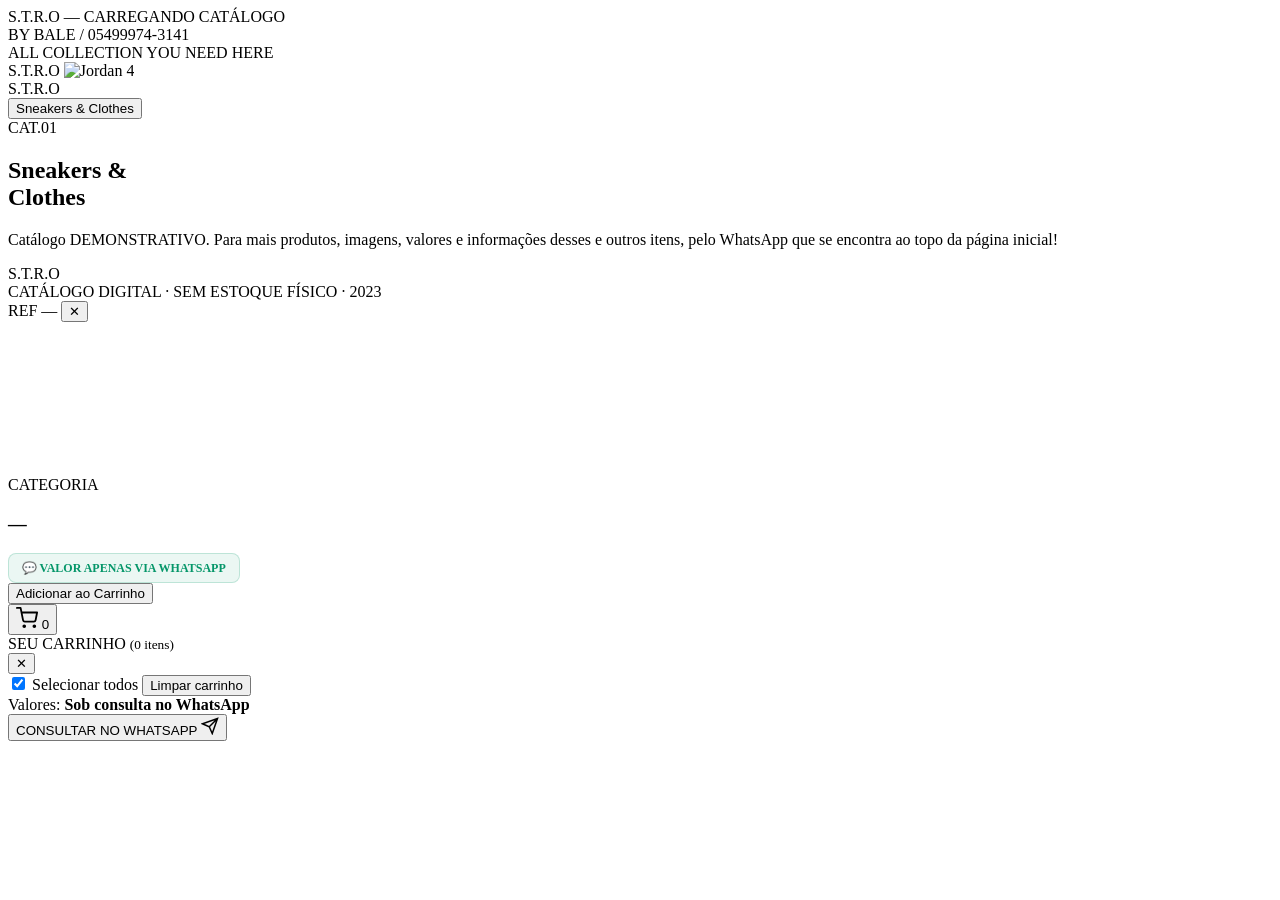
==== index.html @ 375ea243 "Update index.html" ====
<!DOCTYPE html>
<html lang="pt-BR">
<head>
    <script>
    // Se a tela for menor ou igual a 768px (celulares), redireciona para a versão mobile
    if (window.innerWidth <= 768) {
        window.location.replace("mobile.html");
    }
</script>

    <meta charset="UTF-8">
    <meta name="viewport" content="width=device-width, initial-scale=1.0">
    <title>S.T.R.O — Catálogo</title>
    
    <!-- Fontes -->
    <link rel="preconnect" href="https://fonts.googleapis.com">
    <link rel="preconnect" href="https://fonts.gstatic.com" crossorigin>
    <link href="https://fonts.googleapis.com/css2?family=Montserrat:ital,wght@0,400;0,500;0,700;0,900;1,900&family=Archivo:wght@500;700;800;900&family=Inter:wght@400;500;600&family=IBM+Plex+Mono:ital,wght@0,400;0,500;1,400&display=swap" rel="stylesheet">

    <link rel="stylesheet" href="style.css">
</head>
<body>

    <div class="bg-glow" id="glow"></div>
    <div id="preload-veil"><span>S.T.R.O — CARREGANDO CATÁLOGO</span></div>

    <!-- PÁGINA 1: HERO -->
    <section class="hero-page1">
        <div class="badge-tl">BY BALE / 05499974-3141</div>
        <div class="badge-br">ALL COLLECTION YOU NEED HERE</div>

        <span class="hero-text text-solid">S.T.R.O</span>
        <img id="heroSneaker" src="./Aj4teste-removebg-preview.png" alt="Jordan 4">
        <!-- SOMBRA PROJETADA NO CHÃO -->
        <div class="hero-ground-shadow" id="heroShadow"></div>
        <span class="hero-text text-stroke">S.T.R.O</span>
    </section>

    <!-- CATÁLOGO -->
    <nav class="filter-bar" id="filterBar">
        <div class="filter-pills" id="filterPills">
            <button class="pill active" data-target="apparel" data-cat="0">Sneakers &amp; Clothes</button>
        </div>
    </nav>

    <main>
        <!-- APPAREL + SNEAKERS (ATIVO) -->
        <section class="cat-section" id="apparel" style="--accent:var(--apparel)">
            <div class="cat-pin">
                <div class="cat-code">CAT.01</div>
                <h2 class="cat-title">Sneakers &amp;<br>Clothes</h2>
                <p class="cat-desc">Catálogo DEMONSTRATIVO. Para mais produtos, imagens, valores e informações desses e outros itens, pelo WhatsApp que se encontra ao topo da página inicial!</p>
                <div class="cat-stats">
                    
                </div>
            </div>
            <div class="cat-scroll-list" id="listApparel"></div>
        </section>

    </main>

    <footer>
        <div class="footer-mark">S.T.R.O</div>
        <div class="footer-fine">CATÁLOGO DIGITAL · SEM ESTOQUE FÍSICO · 2023</div>
    </footer>

    <!-- DRAWER / MODAL PRODUTO -->
    <div class="drawer-backdrop" id="drawerBackdrop"></div>
    <aside class="drawer" id="drawer">
        <div class="drawer-head">
            <span class="drawer-code" id="drawerCode">REF —</span>
            <button class="drawer-close" id="drawerClose" aria-label="Fechar">✕</button>
        </div>
        <div class="drawer-canvas-wrap" id="drawerCanvasWrap">
            <canvas id="drawerCanvas"></canvas>
            <img id="drawerImg" src="" alt="" style="display: none; max-width: 80%; max-height: 80%; object-fit: contain; position: absolute; top: 50%; left: 50%; transform: translate(-50%, -50%); filter: drop-shadow(0 12px 20px rgba(0,0,0,0.25)); z-index: 5;">
        </div>
        <div class="drawer-body">
            <div class="drawer-eyebrow" id="drawerEyebrow">CATEGORIA</div>
            <h3 class="drawer-title" id="drawerTitle">—</h3>
            <div class="drawer-price" id="drawerPrice">
                <span style="display: inline-flex; align-items: center; gap: 0.4rem; color: #059669; background: rgba(5, 150, 105, 0.08); padding: 0.4rem 0.8rem; border-radius: 8px; border: 1px solid rgba(5, 150, 105, 0.2); font-size: 0.75rem; font-family: var(--mono); font-weight: 600;">
                    💬 VALOR APENAS VIA WHATSAPP
                </span>
            </div>
            <table class="spec-table" id="drawerSpecs"></table>
            <button class="drawer-cta" id="addToCartBtn">Adicionar ao Carrinho</button>
        </div>
    </aside>

    <!-- BOTÃO FLUTUANTE DO CARRINHO (CANTO INFERIOR DIREITO) -->
    <button class="cart-floating-btn" id="cartToggle" aria-label="Abrir Carrinho">
        <svg width="22" height="22" viewBox="0 0 24 24" fill="none" stroke="currentColor" stroke-width="2" stroke-linecap="round" stroke-linejoin="round">
            <circle cx="9" cy="21" r="1"></circle>
            <circle cx="20" cy="21" r="1"></circle>
            <path d="M1 1h4l2.68 13.39a2 2 0 0 0 2 1.61h9.72a2 2 0 0 0 2-1.61L23 6H6"></path>
        </svg>
        <span class="cart-badge" id="cartBadge">0</span>
    </button>

    <!-- DRAWER / MODAL DO CARRINHO -->
    <div class="drawer-backdrop" id="cartBackdrop"></div>
    <aside class="drawer cart-drawer" id="cartDrawer">
        <div class="drawer-head">
            <div class="cart-head-title">
                <span>SEU CARRINHO</span>
                <small class="cart-count-label" id="cartCountLabel">(0 itens)</small>
            </div>
            <button class="drawer-close" id="cartClose" aria-label="Fechar Carrinho">✕</button>
        </div>
        
        <div class="cart-body" id="cartBody">
            <!-- Conteúdo montado dinamicamente -->
        </div>

        <div class="cart-footer">
            <div class="cart-select-all-wrap">
                <label class="cart-checkbox-label">
                    <input type="checkbox" id="selectAllCart" checked>
                    <span>Selecionar todos</span>
                </label>
                <button class="cart-clear-btn" id="clearCartBtn">Limpar carrinho</button>
            </div>
            <div class="cart-total-row">
                <span>Valores:</span>
                <strong id="cartTotalValue">Sob consulta no WhatsApp</strong>
            </div>
            <button class="cart-checkout-btn" id="cartCheckoutBtn">
                <span>CONSULTAR NO WHATSAPP</span>
                <svg width="18" height="18" viewBox="0 0 24 24" fill="none" stroke="currentColor" stroke-width="2">
                    <path d="M22 2L11 13M22 2l-7 20-4-9-9-4 20-7z"></path>
                </svg>
            </button>
        </div>
    </aside>

    <script src="https://cdnjs.cloudflare.com/ajax/libs/three.js/r128/three.min.js"></script>
    <script src="https://cdnjs.cloudflare.com/ajax/libs/gsap/3.12.5/gsap.min.js"></script>
    <script src="https://cdnjs.cloudflare.com/ajax/libs/gsap/3.12.5/ScrollTrigger.min.js"></script>

    <script src="script.js"></script>
</body>
</html>
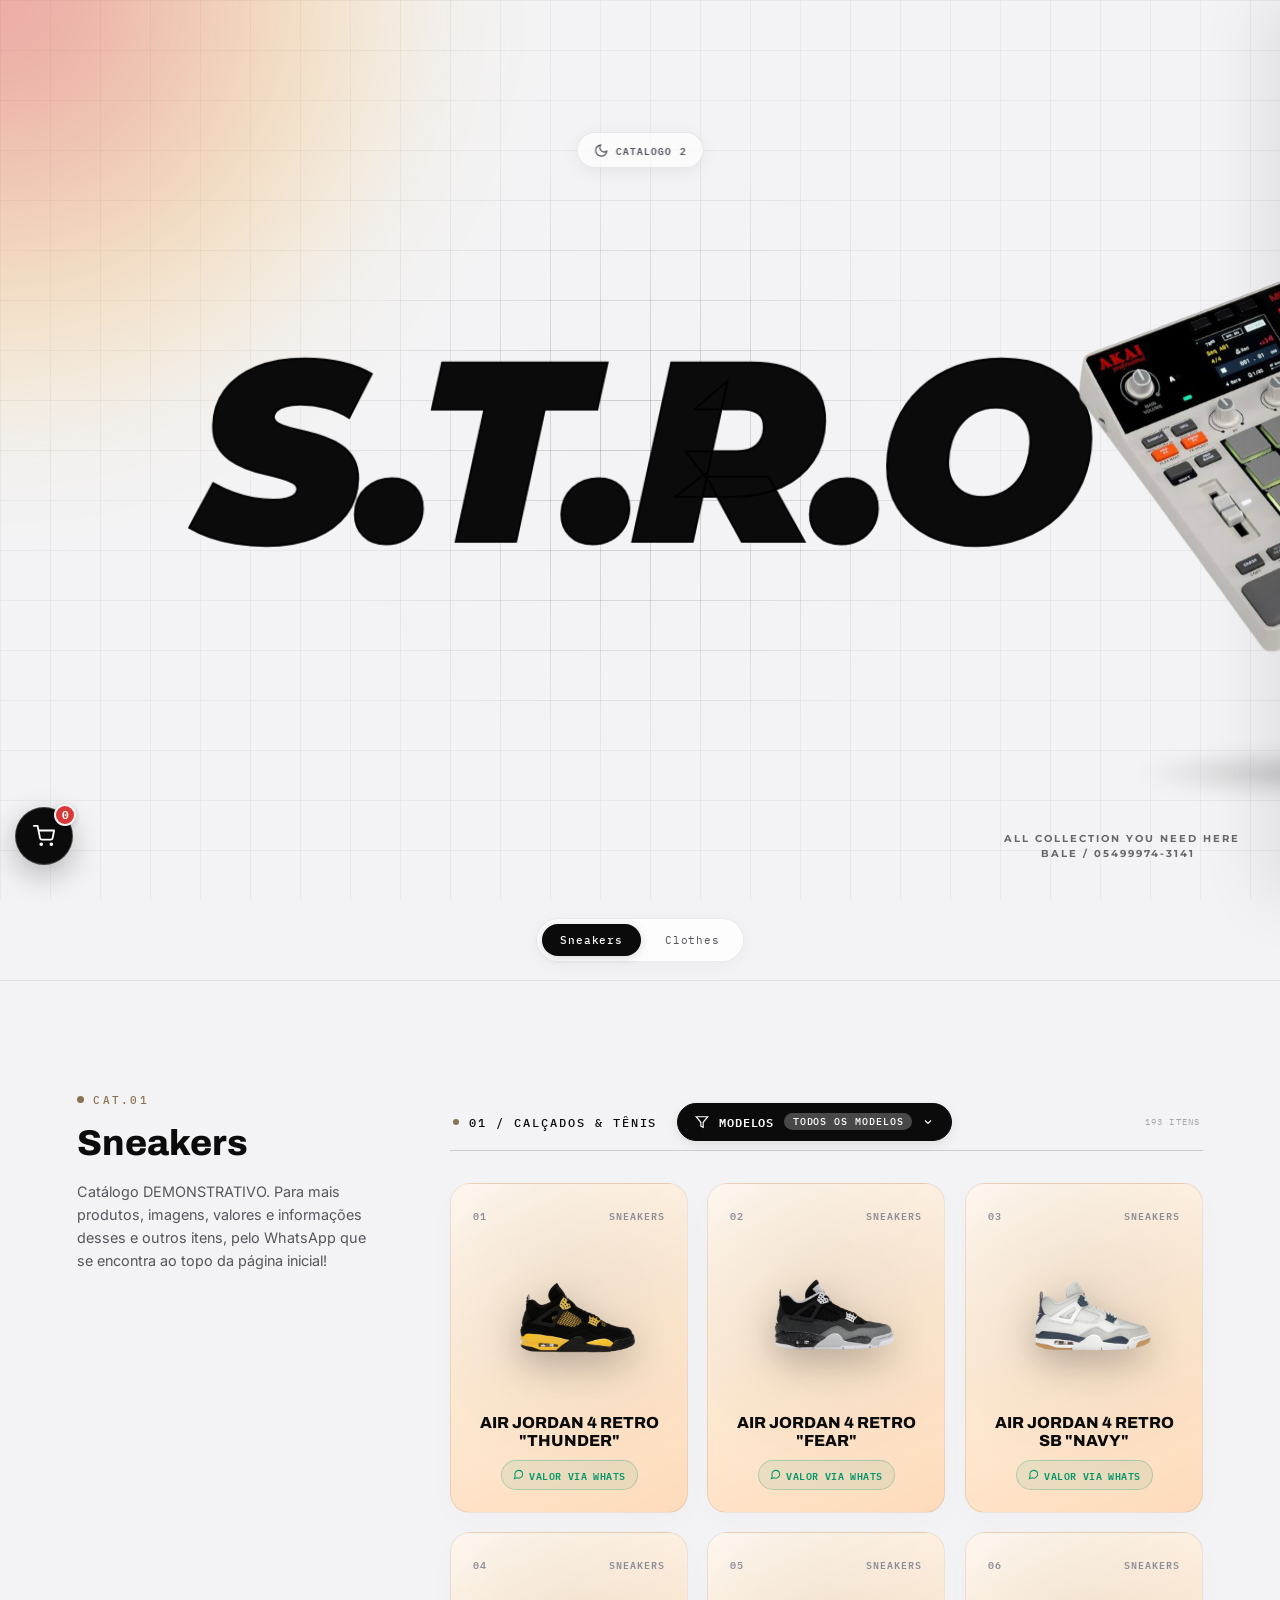
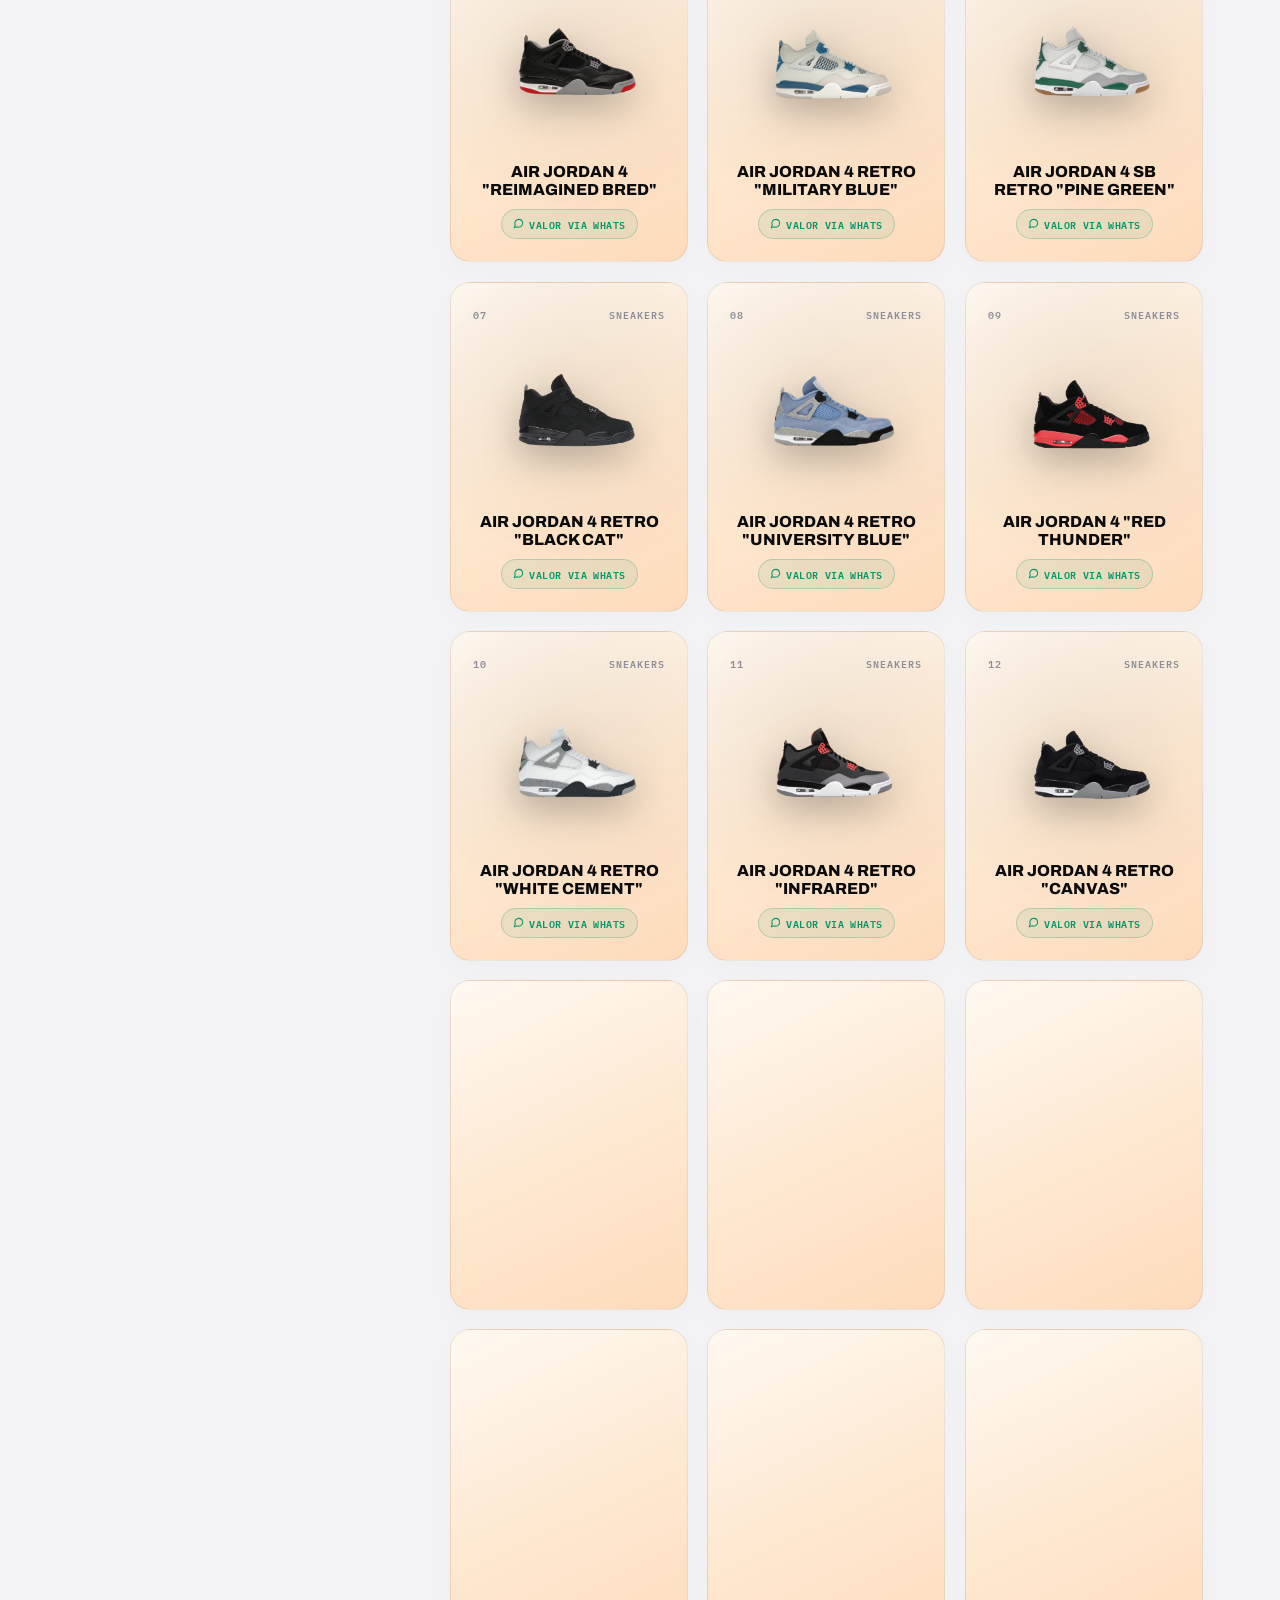
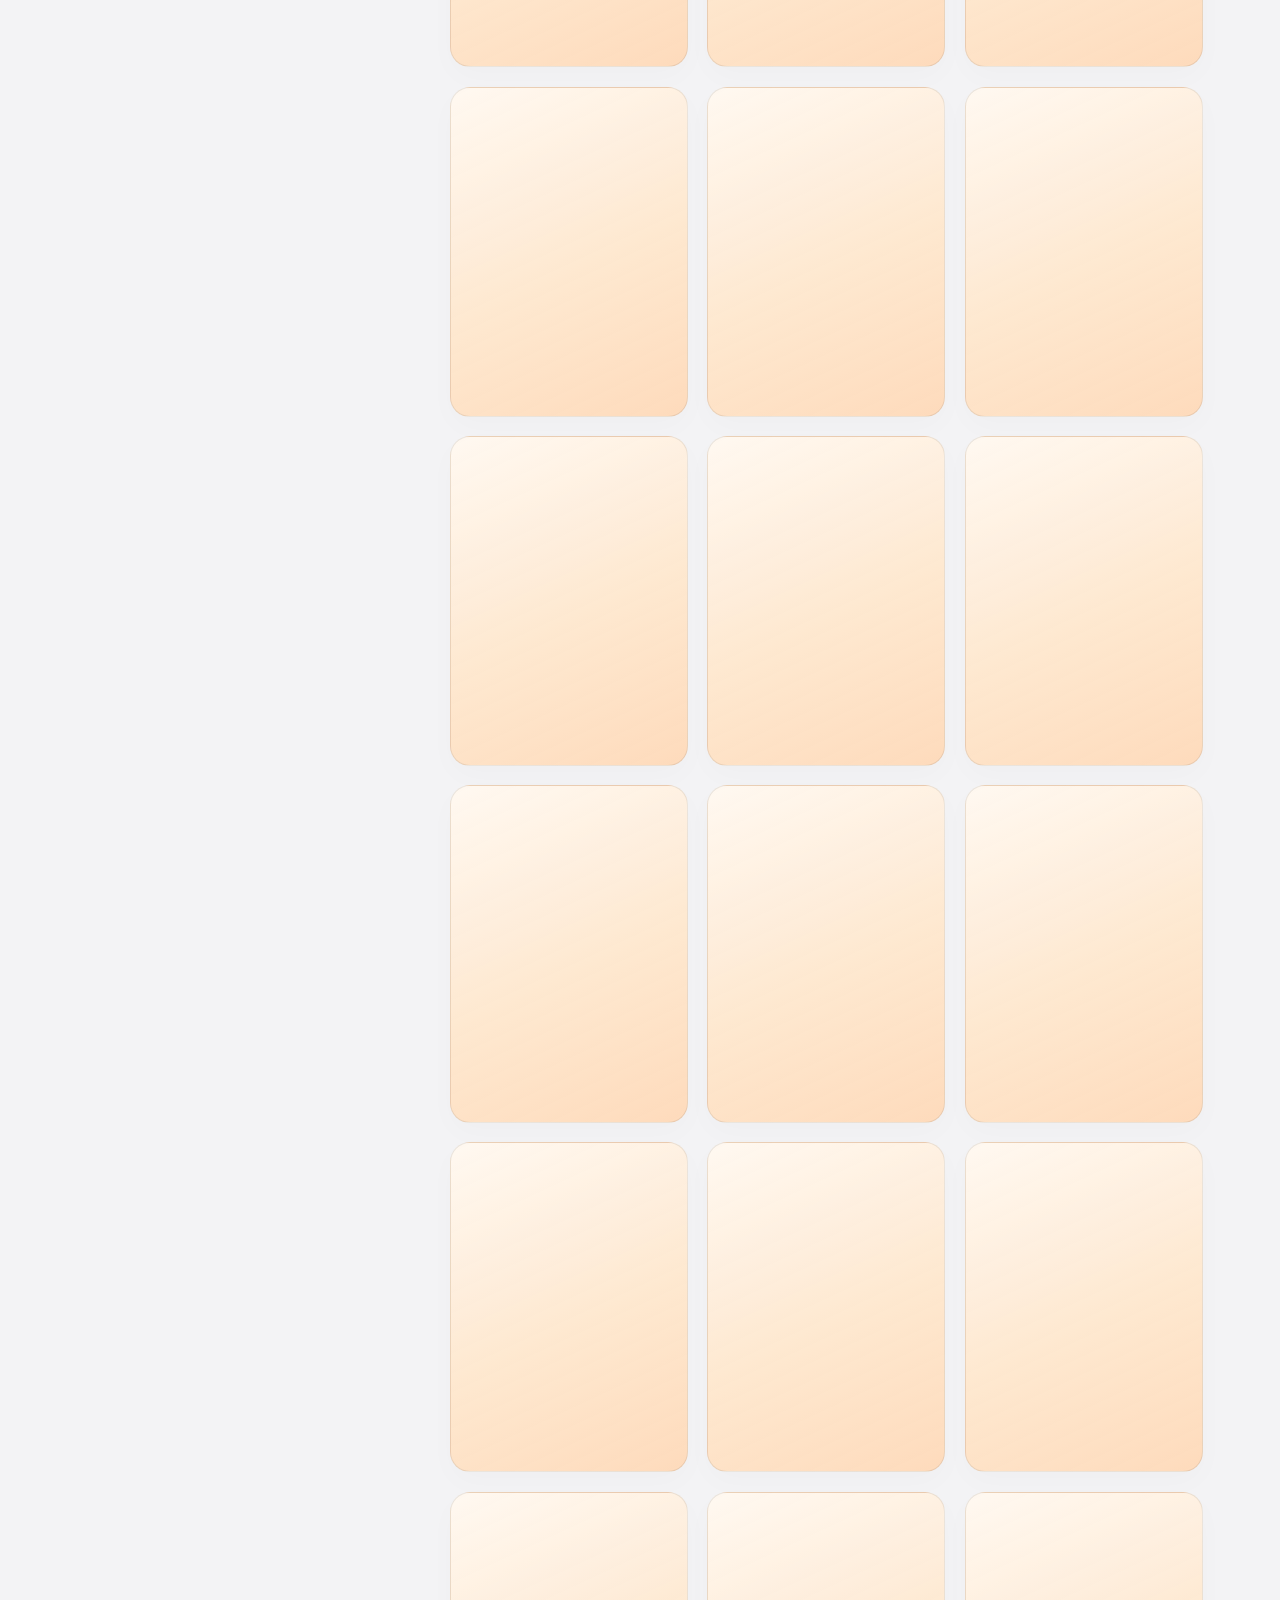
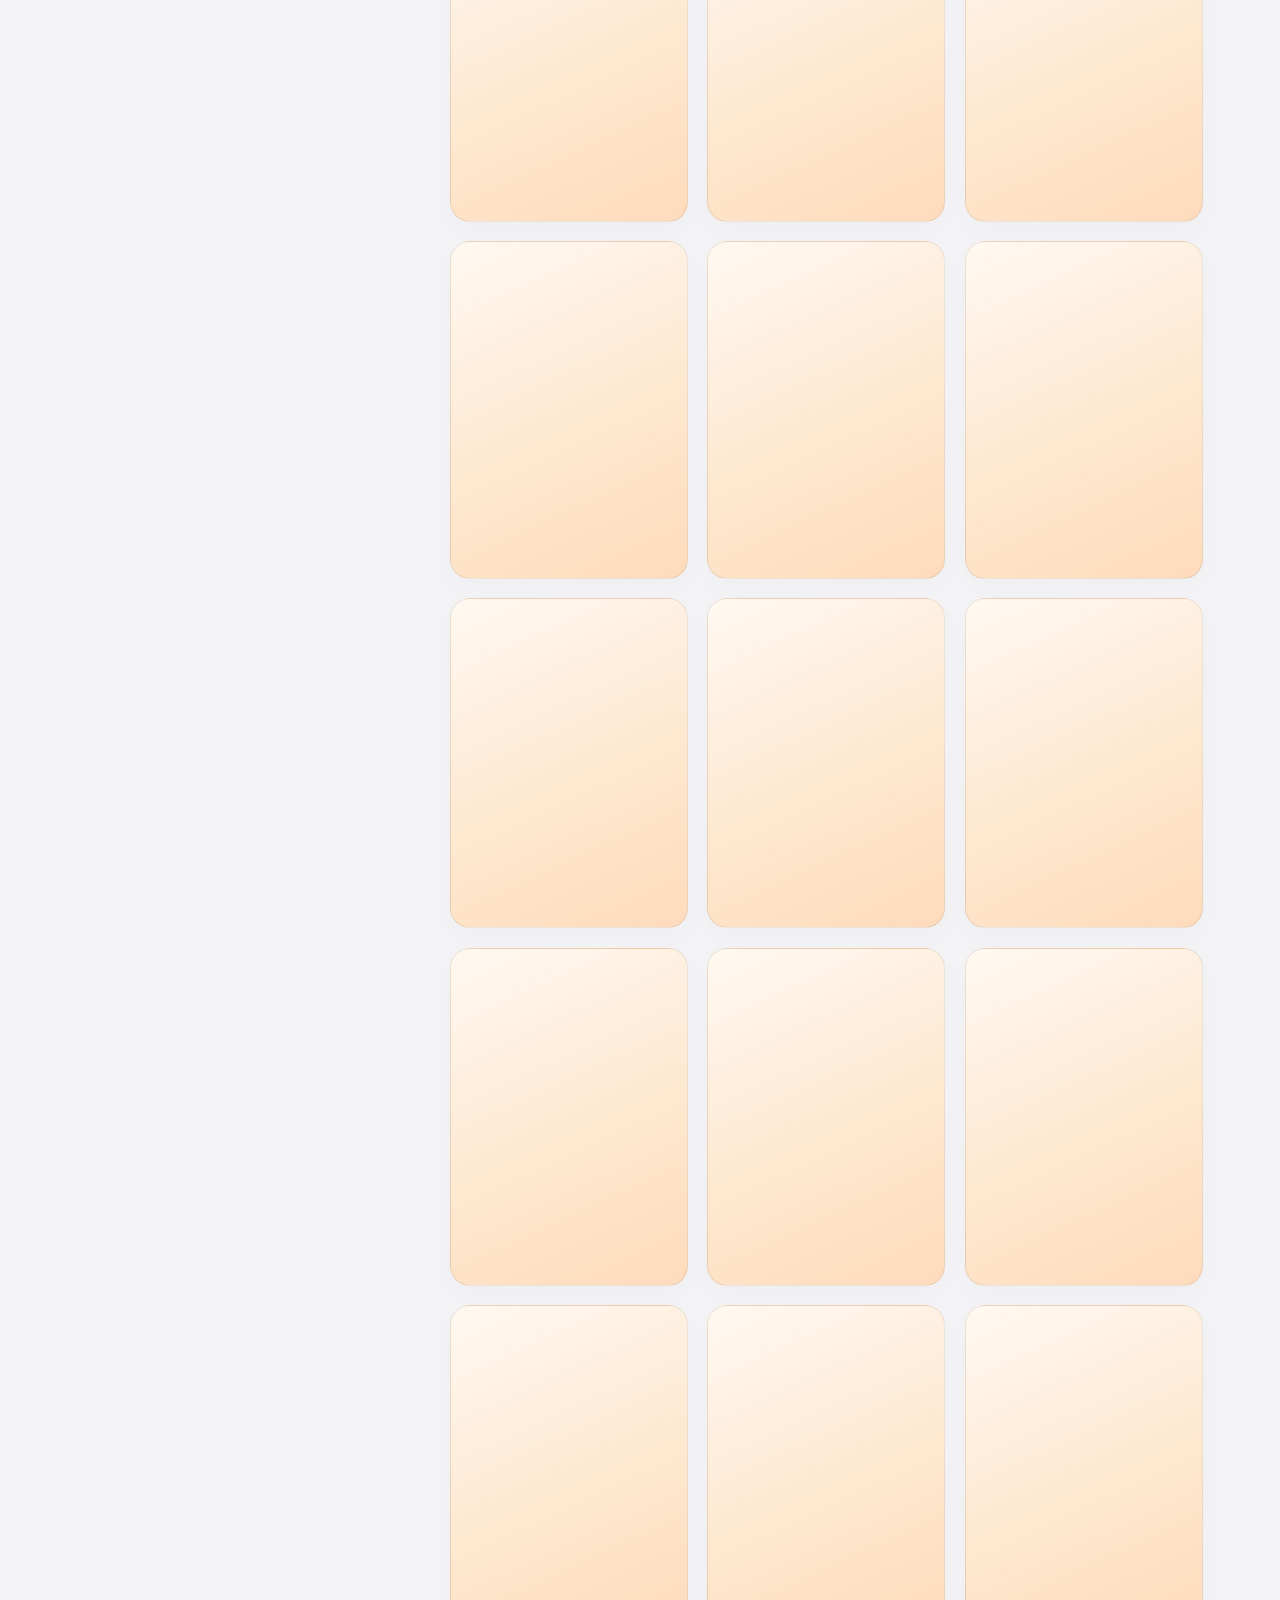
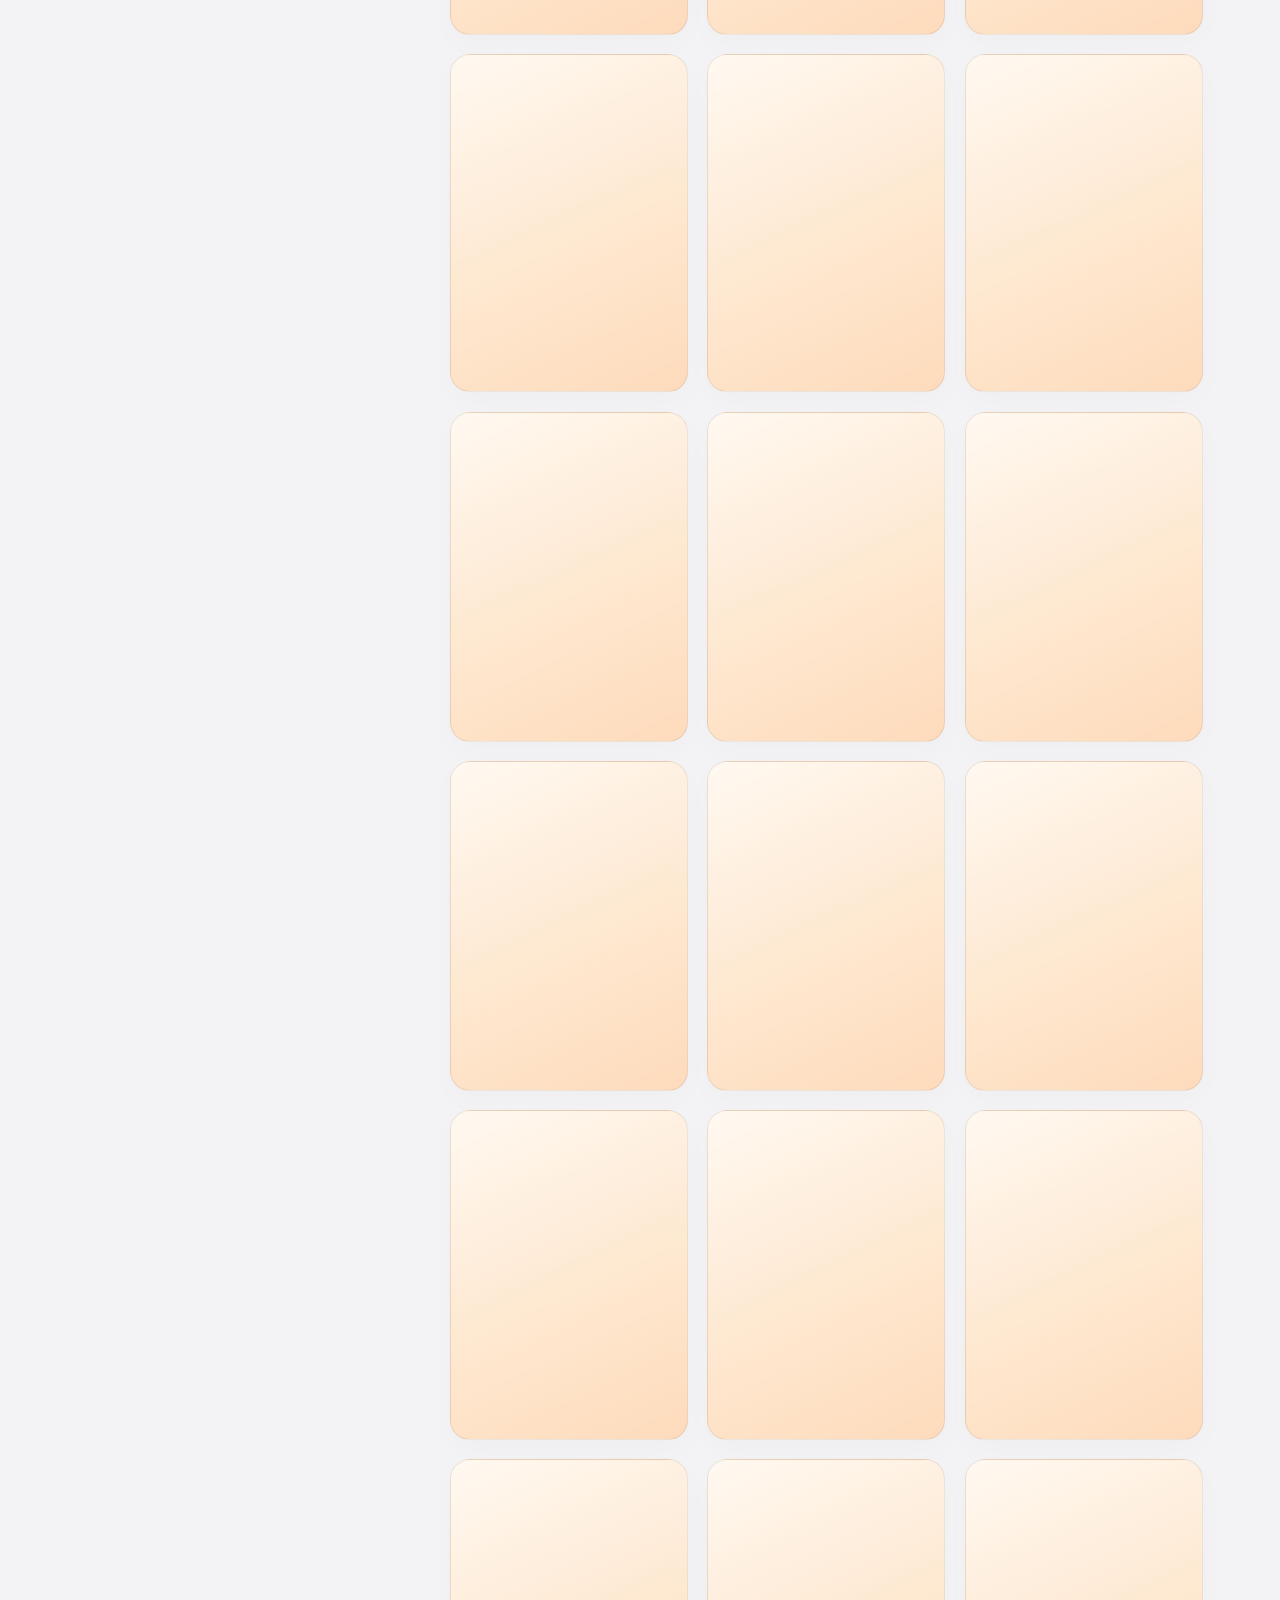
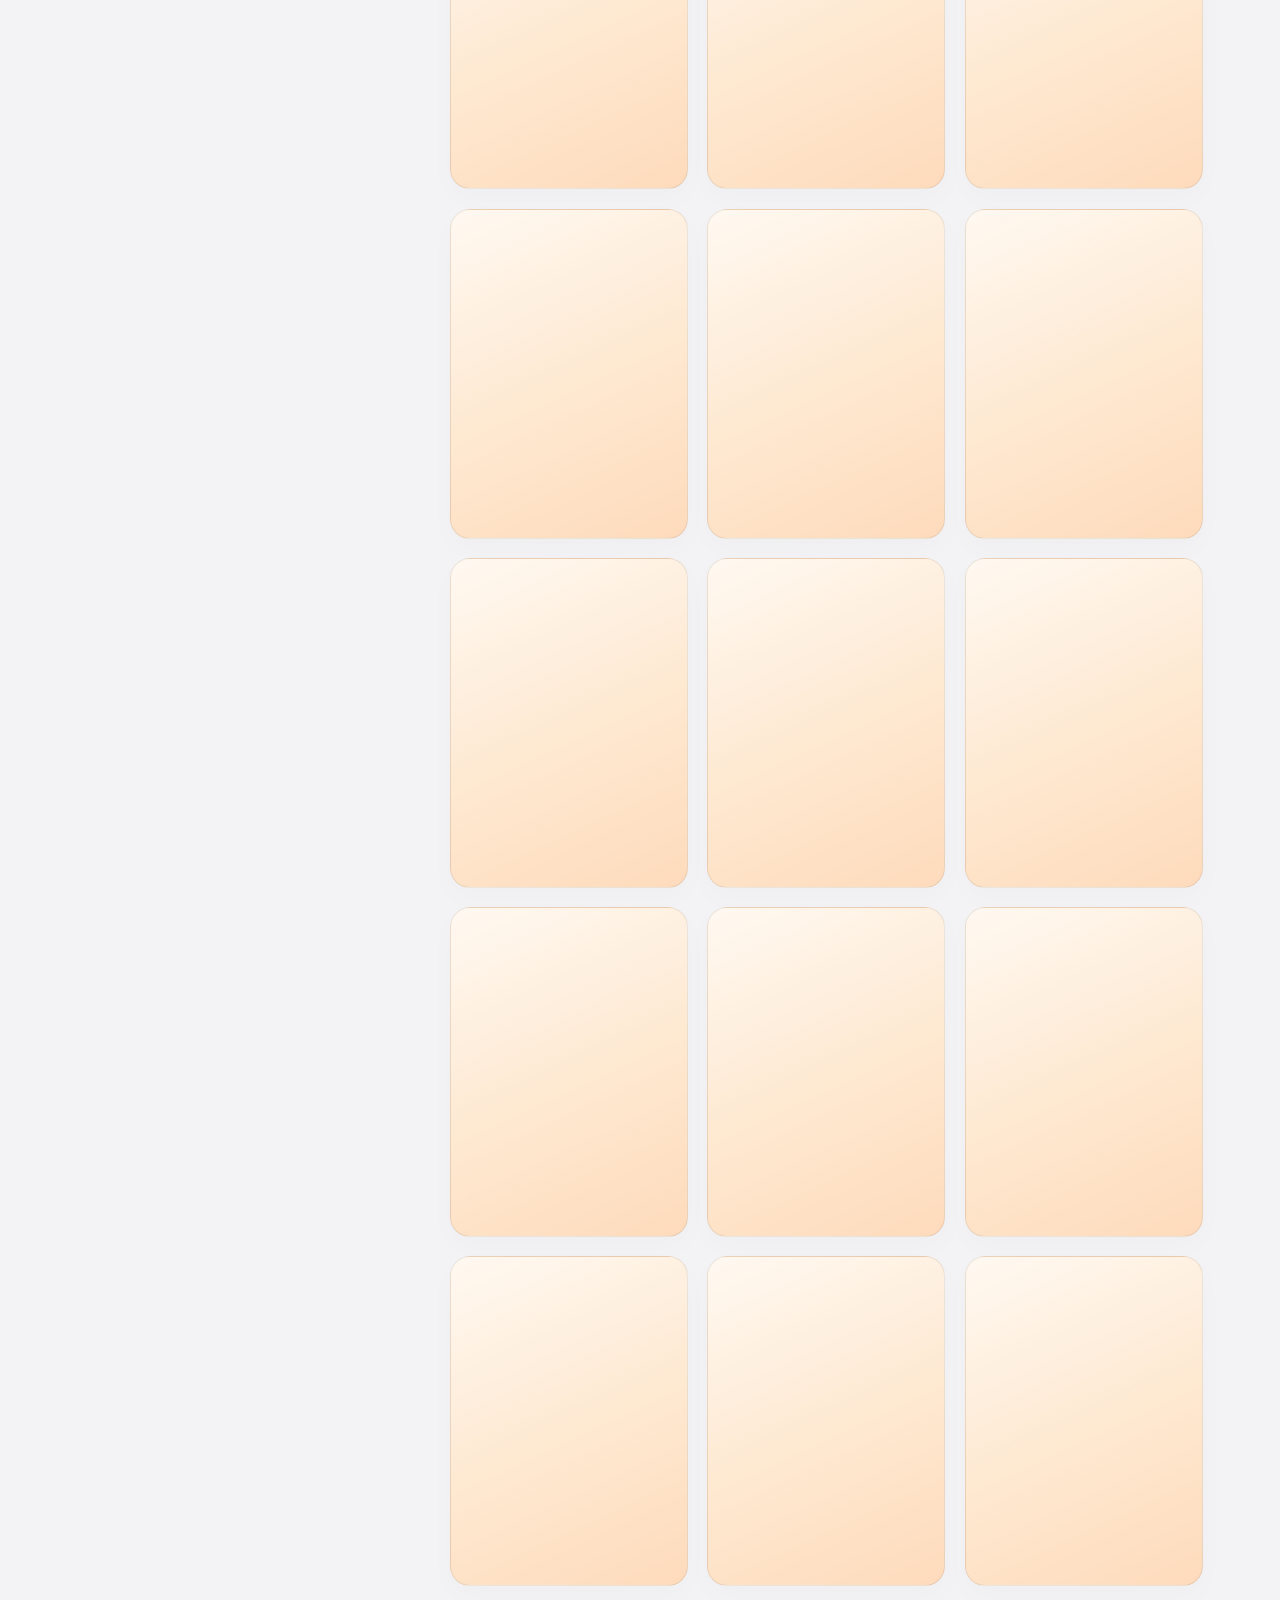
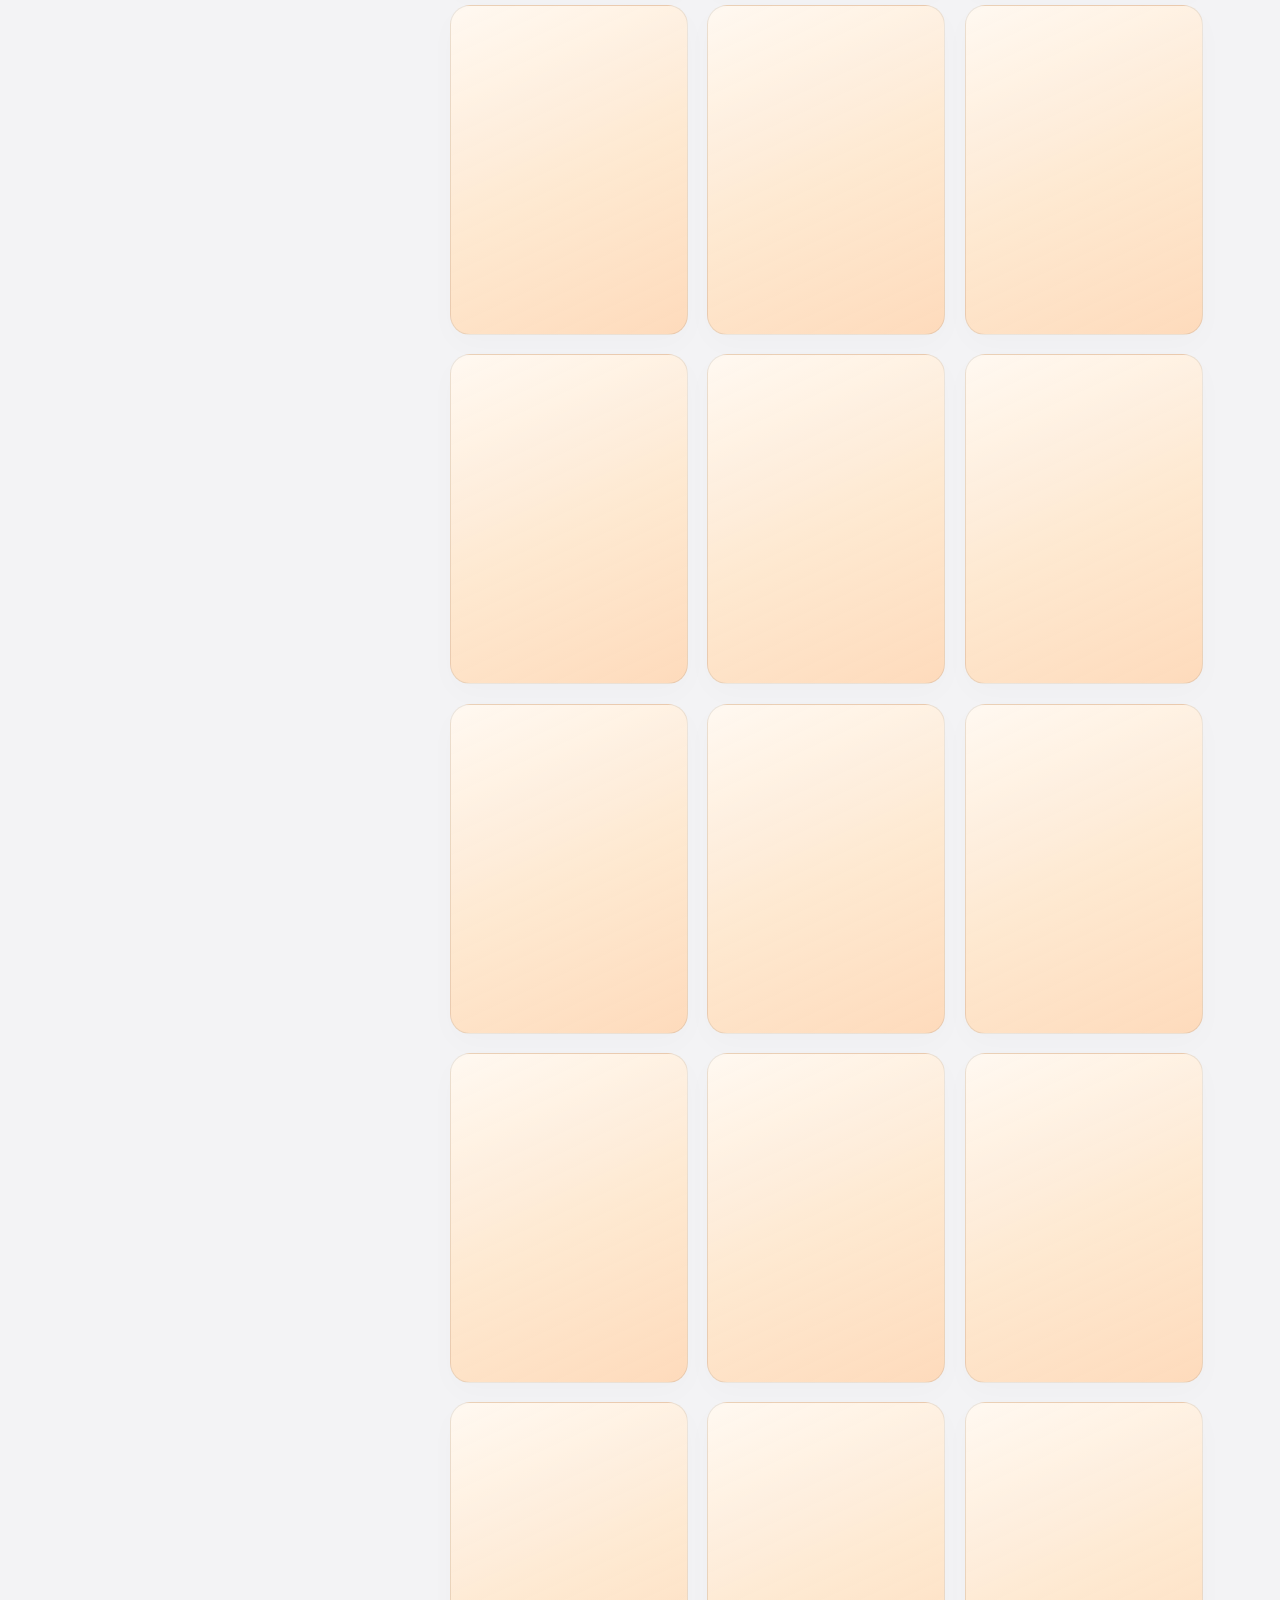
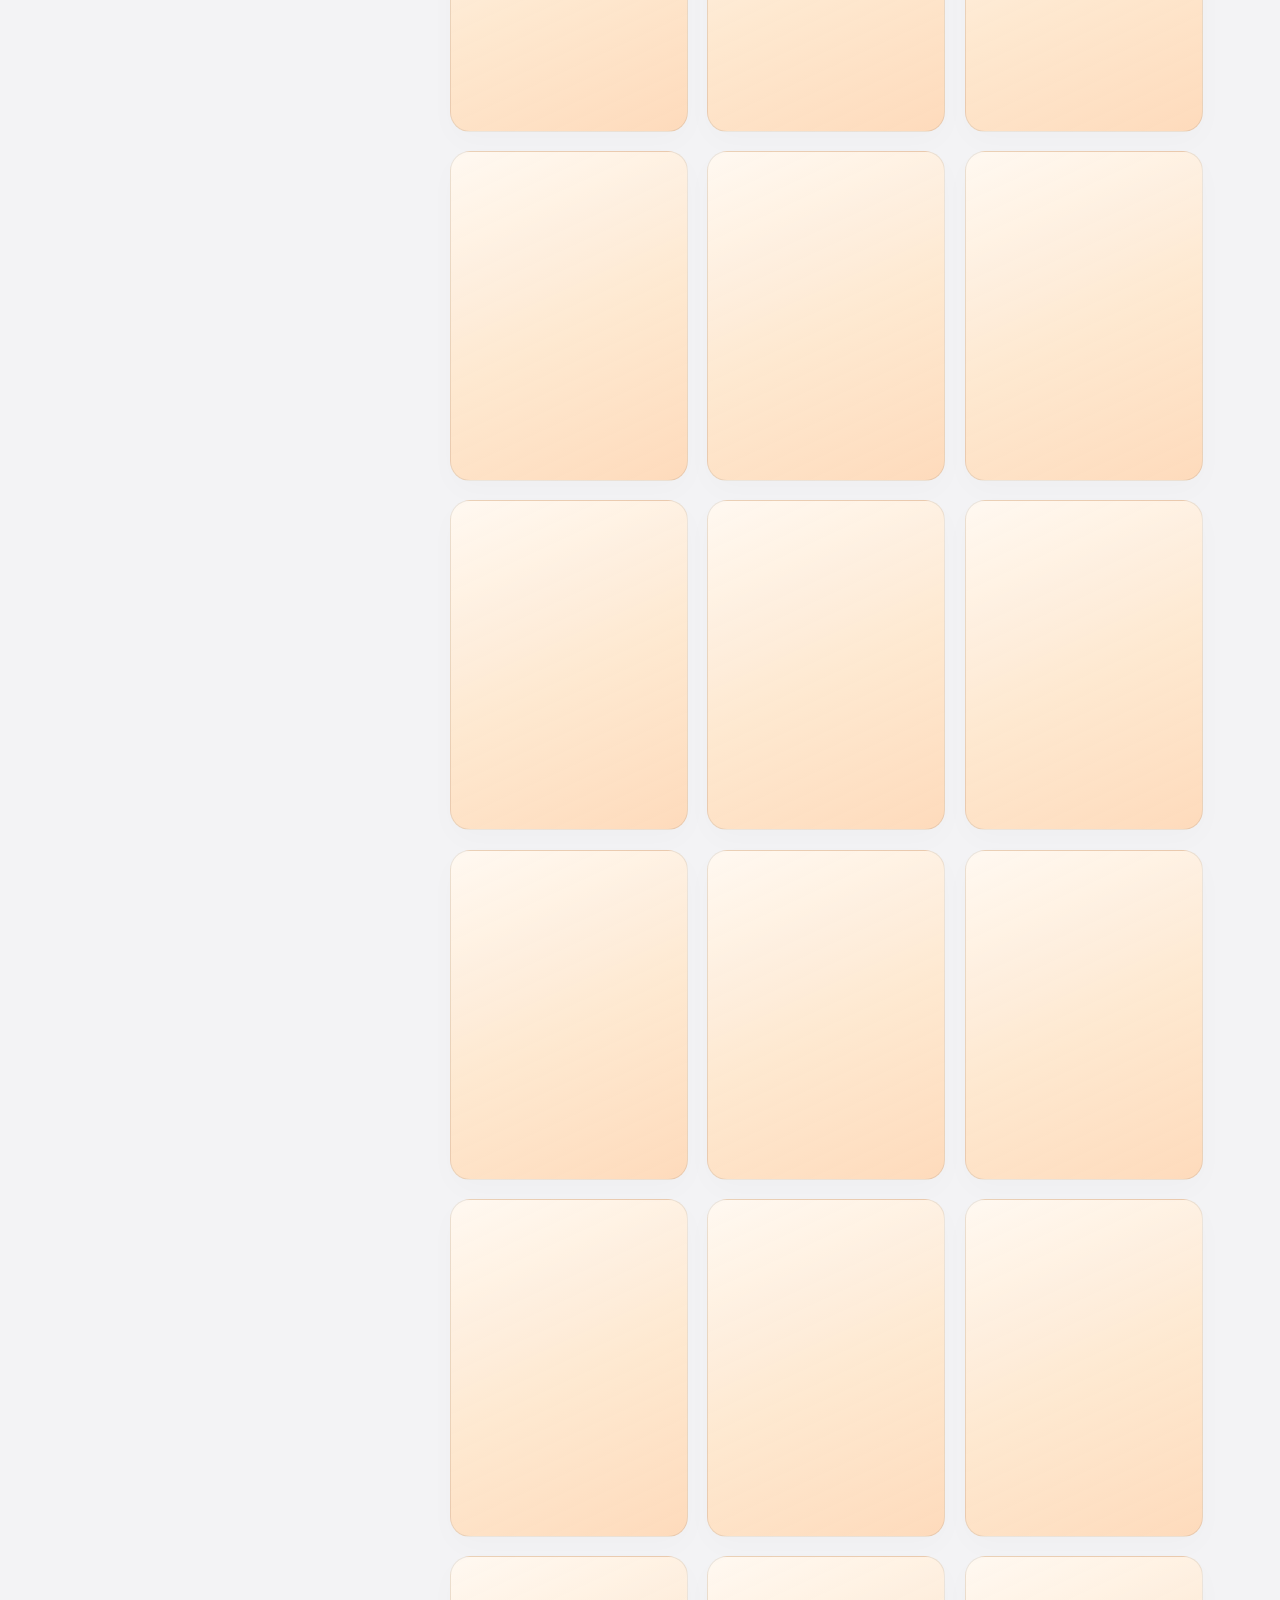
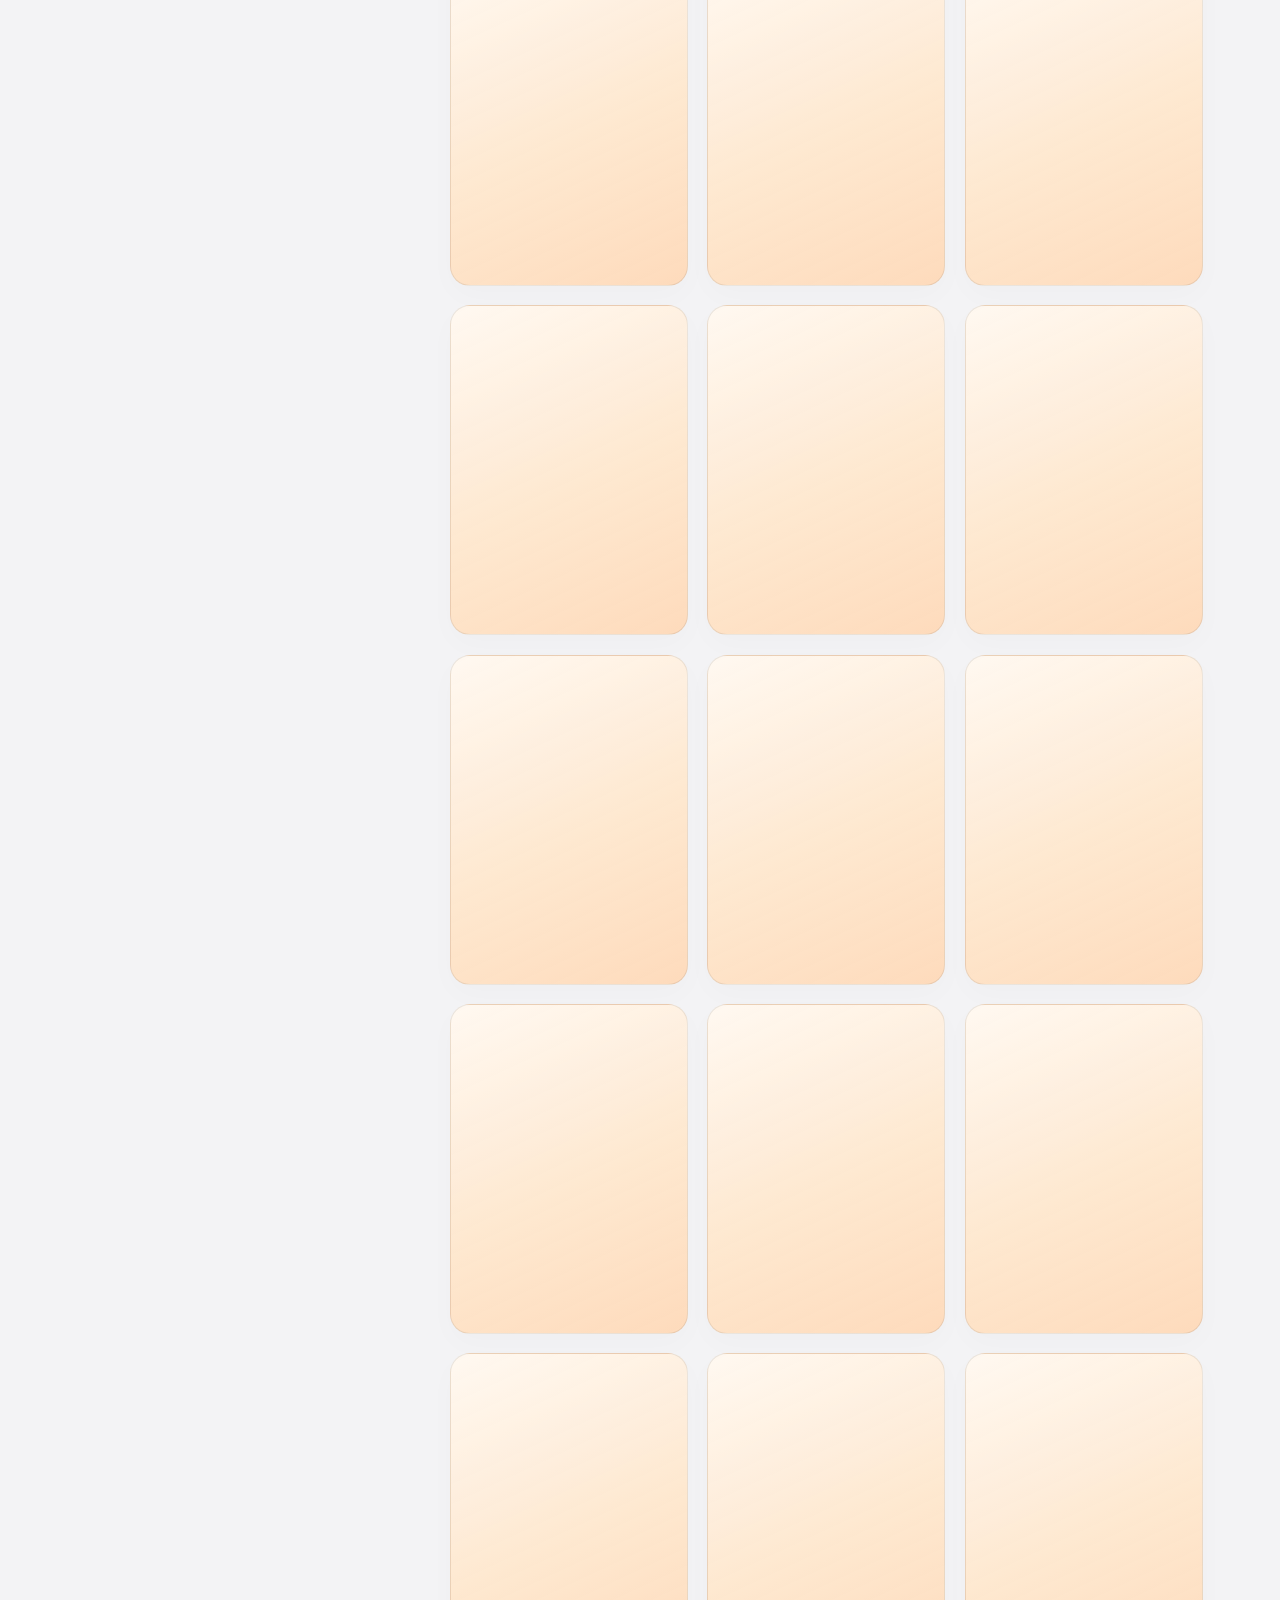
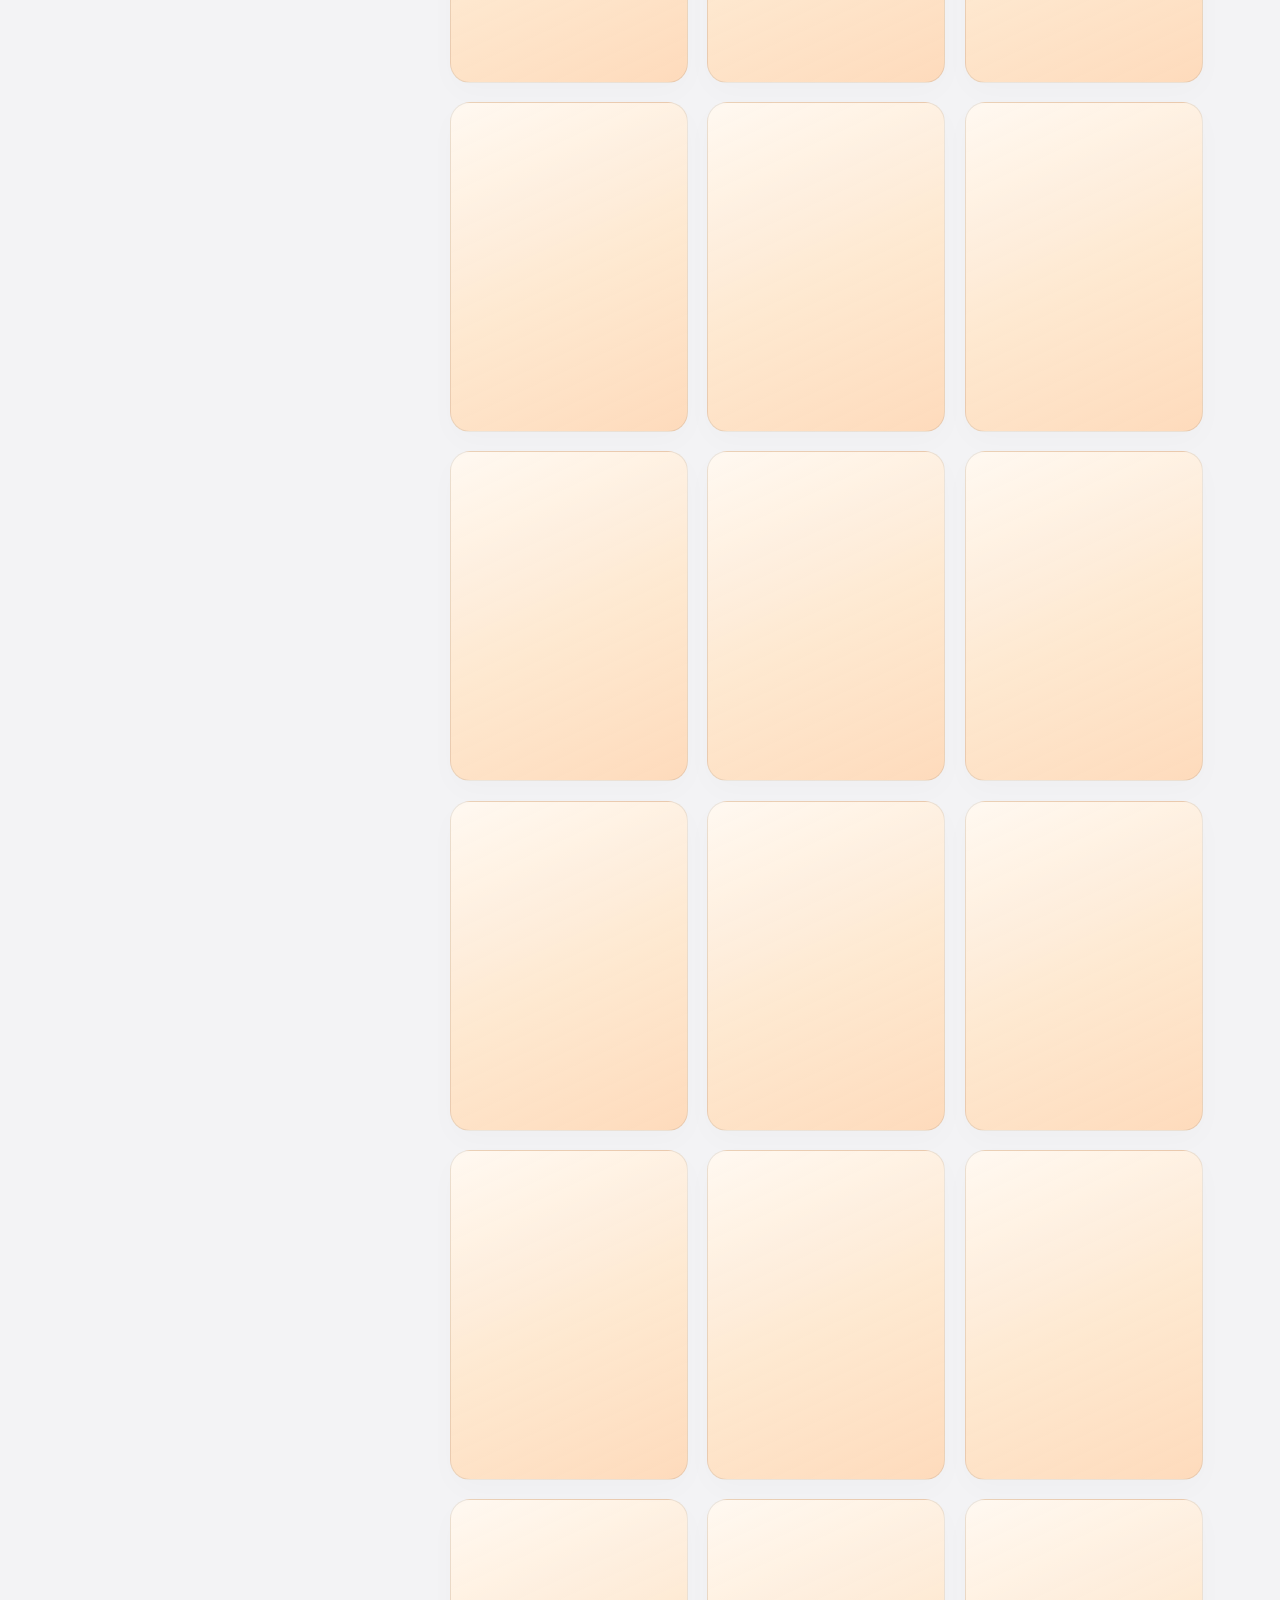
==== commit 13242252: "Initial commit: catálogo S.T.R.O Site estático de catálogo digital (sneakers/clothes no modo claro, " ====
--- a/index.html
+++ b/index.html
@@ -1,143 +1,155 @@
-<!DOCTYPE html>
-<html lang="pt-BR">
-<head>
-    <script>
-    // Se a tela for menor ou igual a 768px (celulares), redireciona para a versão mobile
-    if (window.innerWidth <= 768) {
-        window.location.replace("mobile.html");
-    }
-</script>
-
-    <meta charset="UTF-8">
-    <meta name="viewport" content="width=device-width, initial-scale=1.0">
-    <title>S.T.R.O — Catálogo</title>
-    
-    <!-- Fontes -->
-    <link rel="preconnect" href="https://fonts.googleapis.com">
-    <link rel="preconnect" href="https://fonts.gstatic.com" crossorigin>
-    <link href="https://fonts.googleapis.com/css2?family=Montserrat:ital,wght@0,400;0,500;0,700;0,900;1,900&family=Archivo:wght@500;700;800;900&family=Inter:wght@400;500;600&family=IBM+Plex+Mono:ital,wght@0,400;0,500;1,400&display=swap" rel="stylesheet">
-
-    <link rel="stylesheet" href="style.css">
-</head>
-<body>
-
-    <div class="bg-glow" id="glow"></div>
-    <div id="preload-veil"><span>S.T.R.O — CARREGANDO CATÁLOGO</span></div>
-
-    <!-- PÁGINA 1: HERO -->
-    <section class="hero-page1">
-        <div class="badge-tl">BY BALE / 05499974-3141</div>
-        <div class="badge-br">ALL COLLECTION YOU NEED HERE</div>
-
-        <span class="hero-text text-solid">S.T.R.O</span>
-        <img id="heroSneaker" src="./Aj4teste-removebg-preview.png" alt="Jordan 4">
-        <!-- SOMBRA PROJETADA NO CHÃO -->
-        <div class="hero-ground-shadow" id="heroShadow"></div>
-        <span class="hero-text text-stroke">S.T.R.O</span>
-    </section>
-
-    <!-- CATÁLOGO -->
-    <nav class="filter-bar" id="filterBar">
-        <div class="filter-pills" id="filterPills">
-            <button class="pill active" data-target="apparel" data-cat="0">Sneakers &amp; Clothes</button>
-        </div>
-    </nav>
-
-    <main>
-        <!-- APPAREL + SNEAKERS (ATIVO) -->
-        <section class="cat-section" id="apparel" style="--accent:var(--apparel)">
-            <div class="cat-pin">
-                <div class="cat-code">CAT.01</div>
-                <h2 class="cat-title">Sneakers &amp;<br>Clothes</h2>
-                <p class="cat-desc">Catálogo DEMONSTRATIVO. Para mais produtos, imagens, valores e informações desses e outros itens, pelo WhatsApp que se encontra ao topo da página inicial!</p>
-                <div class="cat-stats">
-                    
-                </div>
-            </div>
-            <div class="cat-scroll-list" id="listApparel"></div>
-        </section>
-
-    </main>
-
-    <footer>
-        <div class="footer-mark">S.T.R.O</div>
-        <div class="footer-fine">CATÁLOGO DIGITAL · SEM ESTOQUE FÍSICO · 2023</div>
-    </footer>
-
-    <!-- DRAWER / MODAL PRODUTO -->
-    <div class="drawer-backdrop" id="drawerBackdrop"></div>
-    <aside class="drawer" id="drawer">
-        <div class="drawer-head">
-            <span class="drawer-code" id="drawerCode">REF —</span>
-            <button class="drawer-close" id="drawerClose" aria-label="Fechar">✕</button>
-        </div>
-        <div class="drawer-canvas-wrap" id="drawerCanvasWrap">
-            <canvas id="drawerCanvas"></canvas>
-            <img id="drawerImg" src="" alt="" style="display: none; max-width: 80%; max-height: 80%; object-fit: contain; position: absolute; top: 50%; left: 50%; transform: translate(-50%, -50%); filter: drop-shadow(0 12px 20px rgba(0,0,0,0.25)); z-index: 5;">
-        </div>
-        <div class="drawer-body">
-            <div class="drawer-eyebrow" id="drawerEyebrow">CATEGORIA</div>
-            <h3 class="drawer-title" id="drawerTitle">—</h3>
-            <div class="drawer-price" id="drawerPrice">
-                <span style="display: inline-flex; align-items: center; gap: 0.4rem; color: #059669; background: rgba(5, 150, 105, 0.08); padding: 0.4rem 0.8rem; border-radius: 8px; border: 1px solid rgba(5, 150, 105, 0.2); font-size: 0.75rem; font-family: var(--mono); font-weight: 600;">
-                    💬 VALOR APENAS VIA WHATSAPP
-                </span>
-            </div>
-            <table class="spec-table" id="drawerSpecs"></table>
-            <button class="drawer-cta" id="addToCartBtn">Adicionar ao Carrinho</button>
-        </div>
-    </aside>
-
-    <!-- BOTÃO FLUTUANTE DO CARRINHO (CANTO INFERIOR DIREITO) -->
-    <button class="cart-floating-btn" id="cartToggle" aria-label="Abrir Carrinho">
-        <svg width="22" height="22" viewBox="0 0 24 24" fill="none" stroke="currentColor" stroke-width="2" stroke-linecap="round" stroke-linejoin="round">
-            <circle cx="9" cy="21" r="1"></circle>
-            <circle cx="20" cy="21" r="1"></circle>
-            <path d="M1 1h4l2.68 13.39a2 2 0 0 0 2 1.61h9.72a2 2 0 0 0 2-1.61L23 6H6"></path>
-        </svg>
-        <span class="cart-badge" id="cartBadge">0</span>
-    </button>
-
-    <!-- DRAWER / MODAL DO CARRINHO -->
-    <div class="drawer-backdrop" id="cartBackdrop"></div>
-    <aside class="drawer cart-drawer" id="cartDrawer">
-        <div class="drawer-head">
-            <div class="cart-head-title">
-                <span>SEU CARRINHO</span>
-                <small class="cart-count-label" id="cartCountLabel">(0 itens)</small>
-            </div>
-            <button class="drawer-close" id="cartClose" aria-label="Fechar Carrinho">✕</button>
-        </div>
-        
-        <div class="cart-body" id="cartBody">
-            <!-- Conteúdo montado dinamicamente -->
-        </div>
-
-        <div class="cart-footer">
-            <div class="cart-select-all-wrap">
-                <label class="cart-checkbox-label">
-                    <input type="checkbox" id="selectAllCart" checked>
-                    <span>Selecionar todos</span>
-                </label>
-                <button class="cart-clear-btn" id="clearCartBtn">Limpar carrinho</button>
-            </div>
-            <div class="cart-total-row">
-                <span>Valores:</span>
-                <strong id="cartTotalValue">Sob consulta no WhatsApp</strong>
-            </div>
-            <button class="cart-checkout-btn" id="cartCheckoutBtn">
-                <span>CONSULTAR NO WHATSAPP</span>
-                <svg width="18" height="18" viewBox="0 0 24 24" fill="none" stroke="currentColor" stroke-width="2">
-                    <path d="M22 2L11 13M22 2l-7 20-4-9-9-4 20-7z"></path>
-                </svg>
-            </button>
-        </div>
-    </aside>
-
-    <script src="https://cdnjs.cloudflare.com/ajax/libs/three.js/r128/three.min.js"></script>
-    <script src="https://cdnjs.cloudflare.com/ajax/libs/gsap/3.12.5/gsap.min.js"></script>
-    <script src="https://cdnjs.cloudflare.com/ajax/libs/gsap/3.12.5/ScrollTrigger.min.js"></script>
-
-    <script src="script.js"></script>
-</body>
-</html>
+<!DOCTYPE html>
+<html lang="pt-BR">
+<head>
+    <meta charset="UTF-8">
+    <meta name="viewport" content="width=device-width, initial-scale=1.0">
+    <title>S.T.R.O — Catálogo</title>
+    
+    <!-- Fontes -->
+    <link rel="preconnect" href="https://fonts.googleapis.com">
+    <link rel="preconnect" href="https://fonts.gstatic.com" crossorigin>
+    <link href="https://fonts.googleapis.com/css2?family=Montserrat:ital,wght@0,400;0,500;0,700;0,900;1,900&family=Archivo:wght@500;700;800;900&family=Inter:wght@400;500;600&family=IBM+Plex+Mono:ital,wght@0,400;0,500;1,400&display=swap" rel="stylesheet">
+
+    <link rel="stylesheet" href="style.css">
+</head>
+<body>
+
+    <div class="bg-glow" id="glow"></div>
+    <div class="hover-hint" id="hoverHint">VER SPEC →</div>
+    <div id="preload-veil"><span>S.T.R.O — CARREGANDO CATÁLOGO</span></div>
+
+    <!-- PÁGINA 1: HERO -->
+    <section class="hero-page1">
+        <div class="badge-tl">BALE / 05499974-3141</div>
+        <div class="badge-br">ALL COLLECTION YOU NEED HERE</div>
+
+        <a href="escuro/escuro.html" class="theme-toggle-btn" id="themeToggleBtn" aria-label="Ativar modo escuro" title="Modo escuro">
+            <svg width="15" height="15" viewBox="0 0 24 24" fill="none" stroke="currentColor" stroke-width="2" stroke-linecap="round" stroke-linejoin="round">
+                <path d="M21 12.79A9 9 0 1 1 11.21 3 7 7 0 0 0 21 12.79z"></path>
+            </svg>
+            <span>CATALOGO 2</span>
+        </a>
+
+        <span class="hero-text text-solid">S.T.R.O</span>
+        <img id="heroSneaker" src="./Aj4teste-removebg-preview.png" alt="Jordan 4">
+        <!-- SOMBRA PROJETADA NO CHÃO -->
+        <div class="hero-ground-shadow" id="heroShadow"></div>
+        <span class="hero-text text-stroke">S.T.R.O</span>
+    </section>
+
+    <!-- CATÁLOGO -->
+    <nav class="filter-bar" id="filterBar">
+        <div class="filter-pills" id="filterPills">
+            <button class="pill active" data-target="sneakers" data-cat="0">Sneakers</button>
+            <button class="pill" data-target="clothes" data-cat="1">Clothes</button>
+        </div>
+    </nav>
+
+    <main>
+        <!-- MÓDULO SNEAKERS -->
+        <section class="cat-section" id="sneakers" style="--accent:var(--apparel)">
+            <div class="cat-pin">
+                <div class="cat-code">CAT.01</div>
+                <h2 class="cat-title">Sneakers</h2>
+                <p class="cat-desc">Catálogo DEMONSTRATIVO. Para mais produtos, imagens, valores e informações desses e outros itens, pelo WhatsApp que se encontra ao topo da página inicial!</p>
+                <div class="cat-stats">
+                    
+                </div>
+            </div>
+            <div class="cat-scroll-list" id="listSneakers"></div>
+        </section>
+
+        <!-- MÓDULO CLOTHES -->
+        <section class="cat-section" id="clothes" style="--accent:var(--apparel)">
+            <div class="cat-pin">
+                <div class="cat-code">CAT.02</div>
+                <h2 class="cat-title">Clothes</h2>
+                <p class="cat-desc">Catálogo DEMONSTRATIVO. Para mais produtos, imagens, valores e informações desses e outros itens, pelo WhatsApp que se encontra ao topo da página inicial!</p>
+                <div class="cat-stats">
+                    
+                </div>
+            </div>
+            <div class="cat-scroll-list" id="listClothes"></div>
+        </section>
+
+    </main>
+
+    <footer>
+        <div class="footer-mark">S.T.R.O</div>
+        <div class="footer-fine">CATÁLOGO DIGITAL · SEM ESTOQUE FÍSICO · 2023</div>
+    </footer>
+
+    <!-- MODAL PRODUTO (QUICK VIEW CENTRALIZADO) -->
+    <div class="drawer-backdrop" id="drawerBackdrop"></div>
+    <div class="pv-modal" id="drawer">
+        <button class="pv-close" id="drawerClose" aria-label="Fechar">✕</button>
+        <div class="pv-media">
+            <span class="drawer-code" id="drawerCode">REF —</span>
+            <div class="pv-stage">
+                <img id="drawerImg" src="" alt="" style="display: none;">
+            </div>
+        </div>
+        <div class="pv-body">
+            <div class="drawer-eyebrow" id="drawerEyebrow">CATEGORIA</div>
+            <h3 class="drawer-title" id="drawerTitle">—</h3>
+            <div class="drawer-price" id="drawerPrice">
+                <span style="display: inline-flex; align-items: center; gap: 0.4rem; color: #059669; background: rgba(5, 150, 105, 0.08); padding: 0.4rem 0.8rem; border-radius: 8px; border: 1px solid rgba(5, 150, 105, 0.2); font-size: 0.75rem; font-family: var(--mono); font-weight: 600;">
+                    💬 VALOR APENAS VIA WHATSAPP
+                </span>
+            </div>
+            <div class="spec-grid" id="drawerSpecs"></div>
+            <button class="drawer-cta" id="addToCartBtn">Adicionar ao Carrinho</button>
+        </div>
+    </div>
+
+    <!-- BOTÃO FLUTUANTE DO CARRINHO (CANTO INFERIOR DIREITO) -->
+    <button class="cart-floating-btn" id="cartToggle" aria-label="Abrir Carrinho">
+        <svg width="22" height="22" viewBox="0 0 24 24" fill="none" stroke="currentColor" stroke-width="2" stroke-linecap="round" stroke-linejoin="round">
+            <circle cx="9" cy="21" r="1"></circle>
+            <circle cx="20" cy="21" r="1"></circle>
+            <path d="M1 1h4l2.68 13.39a2 2 0 0 0 2 1.61h9.72a2 2 0 0 0 2-1.61L23 6H6"></path>
+        </svg>
+        <span class="cart-badge" id="cartBadge">0</span>
+    </button>
+
+    <!-- DRAWER / MODAL DO CARRINHO -->
+    <div class="drawer-backdrop" id="cartBackdrop"></div>
+    <aside class="drawer cart-drawer" id="cartDrawer">
+        <div class="drawer-head">
+            <div class="cart-head-title">
+                <span>SEU CARRINHO</span>
+                <small class="cart-count-label" id="cartCountLabel">(0 itens)</small>
+            </div>
+            <button class="drawer-close" id="cartClose" aria-label="Fechar Carrinho">✕</button>
+        </div>
+        
+        <div class="cart-body" id="cartBody">
+            <!-- Conteúdo montado dinamicamente -->
+        </div>
+
+        <div class="cart-footer">
+            <div class="cart-select-all-wrap">
+                <label class="cart-checkbox-label">
+                    <input type="checkbox" id="selectAllCart" checked>
+                    <span>Selecionar todos</span>
+                </label>
+                <button class="cart-clear-btn" id="clearCartBtn">Limpar carrinho</button>
+            </div>
+            <div class="cart-total-row">
+                <span>Valores:</span>
+                <strong id="cartTotalValue">Sob consulta no WhatsApp</strong>
+            </div>
+            <button class="cart-checkout-btn" id="cartCheckoutBtn">
+                <span>COMPRAR PELO WHATSAPP</span>
+                <svg width="18" height="18" viewBox="0 0 24 24" fill="none" stroke="currentColor" stroke-width="2">
+                    <path d="M22 2L11 13M22 2l-7 20-4-9-9-4 20-7z"></path>
+                </svg>
+            </button>
+        </div>
+    </aside>
+
+    <script src="https://cdnjs.cloudflare.com/ajax/libs/gsap/3.12.5/gsap.min.js"></script>
+
+    <script src="script.js"></script>
+</body>
+</html>
--- a/style.css
+++ b/style.css
@@ -0,0 +1,1198 @@
+/* ============================================================
+           ESTILOS BASE & VARIÁVEIS (CLEAN LIGHT)
+           ============================================================ */
+        :root {
+            --bg-main: #f3f3f5;
+            --panel: #ffffff;
+            --panel-glass: rgba(255, 255, 255, 0.65);
+            --ink: #0b0b0c;
+            --ink-dim: #55555e;
+            --ink-faint: #8e8e98;
+            --line: rgba(0, 0, 0, 0.08);
+            --line-strong: rgba(0, 0, 0, 0.16);
+
+            --auto: #2b5c8f;
+            --audio: #6342e8;
+            --apparel: #8a7353;
+            --hardware: #059669;
+
+            --disp: 'Archivo', sans-serif;
+            --body: 'Inter', sans-serif;
+            --mono: 'IBM Plex Mono', monospace;
+
+            --ease-out: cubic-bezier(.16, 1, .3, 1);
+        }
+
+        * {
+            margin: 0;
+            padding: 0;
+            box-sizing: border-box;
+        }
+
+        html {
+            background-color: var(--bg-main);
+            scroll-behavior: auto;
+        }
+
+        body {
+            width: 100%;
+            margin: 0;
+            background-color: var(--bg-main);
+            color: var(--ink);
+            font-family: var(--body);
+            overflow-x: hidden;
+            cursor: default;
+            -webkit-font-smoothing: antialiased;
+            position: relative;
+        }
+
+        ::selection {
+            background: var(--ink);
+            color: #fff;
+        }
+
+        a { color: inherit; text-decoration: none; }
+        button { font-family: inherit; background: none; border: none; color: inherit; cursor: pointer; }
+
+        ::-webkit-scrollbar { width: 8px; }
+        ::-webkit-scrollbar-track { background: var(--bg-main); }
+        ::-webkit-scrollbar-thumb { background: #c5c5cc; border-radius: 6px; }
+        ::-webkit-scrollbar-thumb:hover { background: #9999a3; }
+
+        /* Grid discreto e contínuo */
+        body::before {
+            content: '';
+            position: fixed;
+            top: 0;
+            left: 0;
+            width: 100%;
+            height: 100%;
+            background-image: 
+                linear-gradient(to right, rgba(0, 0, 0, 0.04) 1px, transparent 1px),
+                linear-gradient(to bottom, rgba(0, 0, 0, 0.04) 1px, transparent 1px);
+            background-size: 50px 50px;
+            pointer-events: none;
+            z-index: 0;
+        }
+
+        /* Grade reagindo à posição do mouse: brilha mais perto do cursor */
+        body::after {
+            content: '';
+            position: fixed;
+            top: 0;
+            left: 0;
+            width: 100%;
+            height: 100%;
+            background-image: 
+                linear-gradient(to right, rgba(0, 0, 0, 0.14) 1px, transparent 1px),
+                linear-gradient(to bottom, rgba(0, 0, 0, 0.14) 1px, transparent 1px);
+            background-size: 50px 50px;
+            -webkit-mask-image: radial-gradient(320px circle at var(--mx, 50%) var(--my, 50%), black 0%, transparent 100%);
+            mask-image: radial-gradient(320px circle at var(--mx, 50%) var(--my, 50%), black 0%, transparent 100%);
+            pointer-events: none;
+            z-index: 0;
+        }
+
+        /* Luz/Glow que segue o mouse */
+        .bg-glow {
+            position: fixed;
+            width: 850px;
+            height: 850px;
+            background: radial-gradient(circle, rgba(220, 38, 38, 0.42) 0%, rgba(245, 158, 11, 0.22) 50%, transparent 80%);
+            border-radius: 50%;
+            top: 0;
+            left: 0;
+            transform: translate3d(-425px, -425px, 0);
+            filter: blur(70px);
+            pointer-events: none;
+            z-index: 1;
+            will-change: transform;
+        }
+
+        .badge-tl {
+    position: absolute;
+    bottom: 40px; /* MUDADO: altera de top para bottom */
+    right: 85px;
+    font-family: 'Montserrat', sans-serif;
+    font-size: 0.8vw;
+    font-weight: 700;
+    letter-spacing: 2px;
+    text-transform: uppercase;
+    color: var(--ink);
+    opacity: 0.6;
+    pointer-events: none;
+    z-index: 10;
+}
+
+        .badge-br {
+            position: absolute;
+            bottom: 55px;
+            right: 40px;
+            font-family: 'Montserrat', sans-serif;
+            font-size: 0.8vw;
+            font-weight: 700;
+            letter-spacing: 2px;
+            text-transform: uppercase;
+            color: var(--ink);
+            opacity: 0.6;
+            pointer-events: none;
+            z-index: 10;
+        }
+
+        .dev-tag {
+            display: inline-block;
+            font-family: var(--mono);
+            font-size: 0.72rem;
+            color: #d93838;
+            letter-spacing: 0.12em;
+            margin-top: 0.4rem;
+            font-weight: 700;
+            text-transform: uppercase;
+        }
+
+        /* ============================================================
+           MICRO BOTÃO DE TROCA DE TEMA (ACIMA DO TÍTULO S.T.R.O)
+           ============================================================ */
+        .theme-toggle-btn {
+            position: absolute;
+            top: calc(36% - 15vw);
+            left: 50%;
+            transform: translateX(-50%);
+            z-index: 5;
+            display: inline-flex;
+            align-items: center;
+            gap: 0.45rem;
+            padding: 0.5rem 1rem;
+            border-radius: 999px;
+            background: var(--panel-glass);
+            backdrop-filter: blur(12px);
+            -webkit-backdrop-filter: blur(12px);
+            border: 1px solid var(--line);
+            color: var(--ink-dim);
+            font-family: var(--mono);
+            font-size: 0.65rem;
+            letter-spacing: 0.1em;
+            font-weight: 600;
+            text-transform: uppercase;
+            box-shadow: 0 4px 18px rgba(0,0,0,0.06);
+            transition: color .3s, border-color .3s, transform .3s var(--ease-out), box-shadow .3s;
+            pointer-events: auto;
+        }
+        .theme-toggle-btn:hover {
+            color: var(--ink);
+            border-color: var(--line-strong);
+            transform: translateX(-50%) translateY(-2px);
+            box-shadow: 0 8px 24px rgba(0,0,0,0.1);
+        }
+        .theme-toggle-btn svg { flex-shrink: 0; }
+
+        /* ============================================================
+           PÁGINA 1: HERO
+           ============================================================ */
+        .hero-page1 {
+            position: relative;
+            width: 100%;
+            height: 100vh;
+            display: flex;
+            align-items: center;
+            justify-content: center;
+            padding: 80px 0;
+            overflow: hidden;
+            z-index: 2;
+        }
+
+        .hero-text {
+    /* --- CENTRALIZAÇÃO PERFEITA --- */
+    position: absolute;
+    top: 50%;
+    left: 50%;
+    transform: translate(calc(-50% + var(--px, 0px)), calc(-50% + var(--py, 0px))) skewX(-1deg); /* Centraliza exato no meio vertical e horizontal, com leve parallax */
+
+    /* --- TIPOGRAFIA CLEAN & ELEGANTE --- */
+    font-family: 'Montserrat', sans-serif;
+    font-size: 20vw;                   /* Ajustado para preencher a tela sem estourar */
+    font-weight: 900;
+    font-style: italic;
+    text-transform: uppercase;
+    letter-spacing: -0.04em;           /* Kern ajustado para visual mais profissional */
+    line-height: 0.9;
+    white-space: nowrap;               /* Impede quebra de linha */
+    
+    user-select: none;
+    pointer-events: none;
+
+    /* --- EFEITO REALISTA COM AS FOTOS PASSANDO --- */
+    color: #ffffff;
+    mix-blend-mode: difference;        /* Reage dinamicamente às imagens de fundo */
+    
+    /* Suavização para renderização ultra nítida no navegador */
+    -webkit-font-smoothing: antialiased;
+    -moz-osx-font-smoothing: grayscale;
+    transition: transform .5s cubic-bezier(.16, 1, .3, 1);
+}
+
+        .hero-text.text-solid {
+            color: var(--ink);
+            z-index: 1;
+        }
+
+        .hero-page1 img {
+            position: relative;
+            width: 55vw;
+            z-index: 2;
+            will-change: transform;
+        }
+
+        /* SOMBRA DO CHÃO (GROUND SHADOW) */
+        .hero-ground-shadow {
+            position: absolute;
+            bottom: 12vh;
+            left: 50%;
+            width: 38vw;
+            height: 38px;
+            background: radial-gradient(ellipse at center, rgba(0, 0, 0, 0.45) 0%, rgba(0, 0, 0, 0.2) 40%, rgba(0, 0, 0, 0) 75%);
+            border-radius: 50%;
+            z-index: 1;
+            pointer-events: none;
+            transform: translateX(-50%);
+            filter: blur(10px);
+            will-change: transform, opacity;
+        }
+
+        .hero-text.text-stroke {
+            color: transparent;
+            -webkit-text-stroke: 2px var(--ink);
+            z-index: 2;
+        }
+
+        /* ============================================================
+           PRELOAD VEIL
+           ============================================================ */
+        #preload-veil {
+            position: fixed; inset: 0; background: var(--bg-main); z-index: 900;
+            display: flex; align-items: center; justify-content: center;
+            transition: opacity 1s var(--ease-out), visibility 1s;
+        }
+        #preload-veil span {
+            font-family: var(--mono); font-size: .75rem; letter-spacing: .28em; color: var(--ink-dim);
+            text-transform: uppercase; font-weight: 500;
+        }
+        #preload-veil.hidden { opacity: 0; visibility: hidden; }
+
+        /* ============================================================
+           STICKY FILTER BAR
+           ============================================================ */
+        .filter-bar {
+            position: sticky; top: 0; z-index: 50;
+            display: flex; justify-content: center;
+            padding: 1.1rem 0;
+            background: rgba(243, 243, 245, 0.75);
+            backdrop-filter: blur(16px) saturate(140%);
+            -webkit-backdrop-filter: blur(16px) saturate(140%);
+            border-bottom: 1px solid var(--line);
+        }
+        .filter-pills {
+            display: flex; gap: .4rem; padding: .35rem;
+            background: rgba(255, 255, 255, 0.8); border: 1px solid var(--line); border-radius: 999px;
+            box-shadow: 0 4px 20px rgba(0,0,0,0.03);
+        }
+        .pill {
+            font-family: var(--mono); font-size: .7rem; letter-spacing: .08em;
+            padding: .55rem 1.1rem; border-radius: 999px; color: var(--ink-dim);
+            transition: color .3s, background .3s, box-shadow .3s;
+            white-space: nowrap;
+        }
+        .pill:hover { color: var(--ink); }
+        .pill.active { color: #fff; background: var(--ink); font-weight: 500; box-shadow: 0 2px 10px rgba(0,0,0,0.15); }
+
+        /* ============================================================
+           CATALOG SECTIONS
+           ============================================================ */
+        main { position: relative; z-index: 3; background: transparent; color: var(--ink); }
+        
+        .cat-section {
+            position: relative;
+            display: flex; gap: 4.5vw;
+            padding: 7rem 6vw 5rem;
+            border-bottom: 1px solid var(--line);
+            align-items: flex-start;
+        }
+
+        .cat-pin {
+            flex: 0 0 28%;
+            position: sticky;
+            top: 100px;
+            align-self: flex-start;
+        }
+
+        .cat-code {
+            font-family: var(--mono); font-size: .7rem; letter-spacing: .2em; color: var(--accent, var(--ink-dim));
+            margin-bottom: 1.1rem; display: flex; align-items: center; gap: .6rem; font-weight: 500;
+        }
+        .cat-code::before { content: ''; width: 7px; height: 7px; border-radius: 50%; background: var(--accent, #000); }
+        .cat-title {
+            font-family: var(--disp); font-weight: 800; font-size: clamp(1.8rem, 2.8vw, 2.6rem);
+            line-height: 1.05; margin-bottom: 1.1rem; color: var(--ink);
+        }
+        .cat-desc {
+            color: var(--ink-dim); font-size: .9rem; line-height: 1.6; max-width: 34ch; margin-bottom: 2rem;
+        }
+        .cat-stats { display: flex; gap: 2rem; }
+        .cat-stat b { display: block; font-family: var(--mono); font-size: 1.2rem; color: var(--ink); }
+        .cat-stat span { font-family: var(--mono); font-size: .6rem; letter-spacing: .14em; color: var(--ink-faint); }
+
+        /* CARDS GRID & BLUR EM TODO O CARD */
+        .cat-scroll-list {
+            flex: 1; display: grid; grid-template-columns: repeat(3, 1fr); gap: 1.2rem;
+            align-content: start;
+            transition: filter 0.4s, opacity 0.4s;
+        }
+        .card {
+            position: relative; border-radius: 20px; overflow: hidden;
+            background: linear-gradient(155deg, rgba(255, 248, 240, 0.95) 0%, rgba(255, 231, 204, 0.9) 55%, rgba(255, 214, 178, 0.86) 100%);
+            border: 1px solid var(--line);
+            min-height: 330px;
+            padding: 1.4rem;
+            display: flex; flex-direction: column; justify-content: space-between;
+            cursor: pointer;
+            box-shadow: 0 10px 30px rgba(0,0,0,0.02);
+            transition: border-color .35s, transform .35s var(--ease-out), box-shadow .35s, opacity .6s var(--ease-out);
+            will-change: transform;
+            content-visibility: auto;
+            contain-intrinsic-size: 330px;
+            opacity: 0;
+            transform: translateY(24px);
+        }
+        .card.is-visible {
+            opacity: 1;
+            transform: translateY(0);
+        }
+        /* Glow cobrindo o card inteiro */
+        .card::before {
+            content: ''; position: absolute; inset: 0;
+            background: radial-gradient(circle at 50% 35%, color-mix(in srgb, var(--accent) 20%, transparent), transparent 75%);
+            opacity: .6; pointer-events: none;
+            transition: opacity 0.35s var(--ease-out);
+            z-index: 1;
+        }
+        .card:hover { 
+            border-color: color-mix(in srgb, var(--accent) 60%, var(--line)); 
+            transform: translateY(-6px) scale(1.015);
+            box-shadow: 0 20px 40px rgba(0,0,0,0.08);
+        }
+        .card:hover::before {
+            opacity: 1;
+        }
+
+        /* CONTAINER DA CAPA DOS TÊNIS E PRODUTOS (INTEGRADO AO CARD) */
+        .card-img-wrap {
+            position: relative;
+            width: 100%;
+            height: 160px;
+            margin: 0.6rem 0;
+            display: flex;
+            align-items: center;
+            justify-content: center;
+            overflow: hidden;
+            background: transparent;
+            border: none;
+            box-shadow: none;
+            transition: transform 0.4s var(--ease-out);
+            z-index: 2;
+        }
+        .card:hover .card-img-wrap img {
+            transform: scale(1.08) translateY(-3px) rotate(-3deg);
+        }
+        .card-img-wrap img {
+            max-width: 90%;
+            max-height: 90%;
+            object-fit: contain;
+            filter: drop-shadow(0 12px 18px rgba(0, 0, 0, 0.25));
+            transition: transform 0.4s var(--ease-out);
+        }
+
+        .card .glyph-wrap {
+            width: 55%;
+            height: 55%;
+            opacity: .12;
+            color: var(--ink);
+            transition: opacity .4s, transform .5s var(--ease-out);
+        }
+        .card:hover .glyph-wrap { opacity: .25; transform: scale(1.08); }
+        
+        .card-top { 
+            position: relative; 
+            display: flex; 
+            justify-content: space-between; 
+            font-family: var(--mono); 
+            font-size: .65rem; 
+            letter-spacing: .1em; 
+            color: var(--ink-faint); 
+            font-weight: 600; 
+            z-index: 2; 
+        }
+
+        /* VALOR E TEXTOS CENTRALIZADOS */
+        .card-bottom { 
+            position: relative; 
+            z-index: 2; 
+            text-align: center;
+        }
+        .card-name { 
+            font-family: var(--disp); 
+            font-weight: 800; 
+            font-size: 1rem; 
+            line-height: 1.15; 
+            margin-bottom: .6rem; 
+            color: var(--ink); 
+            text-align: center;
+        }
+        .card-meta { 
+            display: flex; 
+            flex-direction: column;
+            align-items: center;
+            justify-content: center; 
+            text-align: center;
+            gap: 0.4rem;
+        }
+
+        /* MINI BOTÃO WHATSAPP EM VEZ DE PREÇO */
+        .whats-val-btn {
+            display: inline-flex;
+            align-items: center;
+            gap: 0.35rem;
+            font-family: var(--mono);
+            font-size: 0.62rem;
+            font-weight: 600;
+            color: #059669;
+            background: rgba(5, 150, 105, 0.08);
+            border: 1px solid rgba(5, 150, 105, 0.25);
+            padding: 0.3rem 0.7rem;
+            border-radius: 999px;
+            transition: all 0.25s ease;
+            text-transform: uppercase;
+            letter-spacing: 0.04em;
+        }
+        .card:hover .whats-val-btn {
+            background: #25d366;
+            color: #ffffff;
+            border-color: #25d366;
+            box-shadow: 0 2px 8px rgba(37, 211, 102, 0.3);
+        }
+
+        /* CURSOR CUSTOMIZADO QUE SEGUE O MOUSE SOBRE OS CARDS */
+        .hover-hint {
+            position: fixed;
+            top: 0; left: 0;
+            z-index: 40;
+            transform: translate3d(-9999px, -9999px, 0);
+            background: var(--ink);
+            color: #fff;
+            font-family: var(--mono);
+            font-size: .65rem;
+            letter-spacing: .08em;
+            font-weight: 600;
+            padding: .45rem .85rem;
+            border-radius: 999px;
+            pointer-events: none;
+            white-space: nowrap;
+            opacity: 0;
+            transition: opacity .2s ease;
+            box-shadow: 0 6px 18px rgba(0,0,0,0.18);
+        }
+        .hover-hint.active { opacity: 1; }
+        @media (hover: none) { .hover-hint { display: none; } }
+
+        /* ============================================================
+           SEPARADOR ULTRA CLEAN DOS SUBGRUPOS & DROPDOWN DE MODELOS
+           ============================================================ */
+        .subgroup-label {
+            grid-column: 1 / -1;
+            display: flex;
+            align-items: center;
+            justify-content: space-between;
+            margin: 2.8rem 0 0.8rem;
+            padding: 0.6rem 0.2rem;
+            border-bottom: 1px solid var(--line-strong);
+            background: transparent;
+            flex-wrap: wrap;
+            gap: 0.8rem;
+        }
+        .subgroup-label:first-child { 
+            margin-top: 0; 
+        }
+        .subgroup-header-left {
+            display: flex;
+            align-items: center;
+            gap: 1.2rem;
+            flex-wrap: wrap;
+        }
+        .subgroup-title {
+            font-family: var(--mono);
+            font-size: 0.78rem;
+            font-weight: 500;
+            letter-spacing: 0.16em;
+            text-transform: uppercase;
+            color: var(--ink);
+            display: flex;
+            align-items: center;
+            gap: 0.6rem;
+            white-space: nowrap;
+        }
+        .subgroup-title::before {
+            content: '';
+            display: inline-block;
+            width: 6px;
+            height: 6px;
+            background: var(--accent);
+            border-radius: 50%;
+        }
+
+        /* CONTAINER DO DROPDOWN ÚNICO DE MODELOS */
+        .model-dropdown-container {
+            position: relative;
+            display: inline-block;
+        }
+        .model-dropdown-btn {
+            font-family: var(--mono);
+            font-size: 0.72rem;
+            letter-spacing: 0.08em;
+            padding: 0.5rem 1.1rem;
+            border-radius: 999px;
+            border: 1px solid var(--ink);
+            background: var(--ink);
+            color: #ffffff;
+            cursor: pointer;
+            display: flex;
+            align-items: center;
+            gap: 0.6rem;
+            font-weight: 600;
+            transition: all 0.25s ease;
+            box-shadow: 0 4px 12px rgba(0,0,0,0.08);
+        }
+        .model-dropdown-btn:hover {
+            background: #000000;
+            transform: translateY(-1px);
+        }
+        .active-model-tag {
+            font-size: 0.62rem;
+            background: rgba(255, 255, 255, 0.25);
+            padding: 0.15rem 0.55rem;
+            border-radius: 999px;
+            text-transform: uppercase;
+            font-weight: 500;
+        }
+        .model-dropdown-menu {
+            position: absolute;
+            top: calc(100% + 0.5rem);
+            left: 0;
+            width: 230px;
+            max-height: 320px;
+            overflow-y: auto;
+            background: rgba(255, 255, 255, 0.96);
+            backdrop-filter: blur(18px);
+            -webkit-backdrop-filter: blur(18px);
+            border: 1px solid var(--line-strong);
+            border-radius: 14px;
+            padding: 0.4rem;
+            box-shadow: 0 12px 36px rgba(0,0,0,0.12);
+            z-index: 60;
+            display: none;
+            flex-direction: column;
+            gap: 0.2rem;
+        }
+        .model-dropdown-menu.open {
+            display: flex;
+        }
+        .model-dropdown-item {
+            font-family: var(--mono);
+            font-size: 0.68rem;
+            padding: 0.55rem 0.8rem;
+            border-radius: 8px;
+            color: var(--ink-dim);
+            text-align: left;
+            transition: background 0.2s, color 0.2s;
+            display: flex;
+            align-items: center;
+            justify-content: space-between;
+            cursor: pointer;
+            font-weight: 500;
+        }
+        .model-dropdown-item:hover, .model-dropdown-item.active {
+            background: rgba(0,0,0,0.06);
+            color: var(--ink);
+            font-weight: 700;
+        }
+
+        .subgroup-count {
+            font-family: var(--mono);
+            font-size: 0.58rem;
+            letter-spacing: 0.12em;
+            text-transform: uppercase;
+            color: var(--ink-faint);
+            font-weight: 400;
+            opacity: 0.75;
+        }
+
+        /* TEXTO DISCRETO AO FINAL DOS CARDS COM LINK WHATSAPP */
+        .more-models-notice {
+            grid-column: 1 / -1;
+            text-align: center;
+            margin: 1.5rem 0 2rem;
+            font-family: var(--mono);
+            font-size: 0.68rem;
+            color: var(--ink-faint);
+            letter-spacing: 0.05em;
+        }
+        .more-models-notice a {
+            color: var(--ink);
+            font-weight: 700;
+            text-decoration: underline;
+            transition: color 0.2s;
+        }
+        .more-models-notice a:hover {
+            color: #25d366;
+        }
+
+        /* ============================================================
+           ESTILOS PARA SEÇÃO EM DESENVOLVIMENTO (DESFOCADO / BLOQUEADO)
+           ============================================================ */
+        .cat-section.is-dev {
+            position: relative;
+            overflow: hidden;
+        }
+        .cat-section.is-dev .cat-scroll-list {
+            filter: blur(10px) grayscale(50%);
+            opacity: 0.35;
+            pointer-events: none;
+            user-select: none;
+        }
+        .cat-section.is-dev::after {
+            content: '🔒 SEÇÃO EM DESENVOLVIMENTO — ACESSO RESTRITO';
+            position: absolute;
+            right: 6vw;
+            top: 50%;
+            transform: translateY(-50%);
+            width: calc(66% - 2vw);
+            height: 65%;
+            display: flex;
+            align-items: center;
+            justify-content: center;
+            background: rgba(243, 243, 245, 0.45);
+            backdrop-filter: blur(6px);
+            -webkit-backdrop-filter: blur(6px);
+            border: 1px dashed rgba(0, 0, 0, 0.2);
+            border-radius: 20px;
+            font-family: var(--mono);
+            font-size: 0.8rem;
+            letter-spacing: 0.22em;
+            color: var(--ink);
+            font-weight: 700;
+            text-transform: uppercase;
+            z-index: 10;
+            pointer-events: none;
+            box-shadow: 0 10px 40px rgba(0,0,0,0.03);
+        }
+
+        /* ============================================================
+   DRAWER (MODAL LATERAL CLEAN LIGHT)
+   ============================================================ */
+.drawer-backdrop {
+    position: fixed; inset: 0; background: rgba(0,0,0,.25); backdrop-filter: blur(6px);
+    z-index: 80; opacity: 0; visibility: hidden; transition: opacity .4s, visibility .4s;
+}
+.drawer-backdrop.open { opacity: 1; visibility: visible; }
+.drawer {
+    position: fixed; top: 0; right: 0; height: 100vh; width: min(460px, 92vw);
+    background: #ffffff; border-left: 1px solid var(--line); z-index: 90;
+    transform: translateX(100%); transition: transform .55s var(--ease-out);
+    display: flex; flex-direction: column; color: var(--ink);
+    box-shadow: -20px 0 60px rgba(0,0,0,0.08);
+}
+.drawer.open { transform: translateX(0); }
+.drawer-head {
+    display: flex; justify-content: space-between; align-items: center;
+    padding: 1.4rem 1.6rem; border-bottom: 1px solid var(--line);
+}
+.drawer-close {
+    width: 34px; height: 34px; border-radius: 50%; border: 1px solid var(--line);
+    display: flex; align-items: center; justify-content: center; font-size: 1rem; color: var(--ink-dim);
+    transition: border-color .3s, color .3s, background .3s;
+}
+.drawer-close:hover { border-color: var(--ink); color: var(--ink); background: rgba(0,0,0,0.03); }
+
+/* ============================================================
+   MODAL DE PRODUTO (QUICK VIEW EDITORIAL CENTRALIZADO)
+   ============================================================ */
+.pv-modal {
+    position: fixed; top: 50%; left: 50%; z-index: 90;
+    width: min(1220px, 96vw); max-height: 92vh;
+    background: #ffffff; border-radius: 18px; overflow: hidden;
+    box-shadow: 0 30px 80px rgba(0,0,0,.3);
+    display: flex;
+    transform: translate(-50%, -50%) scale(.95);
+    opacity: 0; visibility: hidden; pointer-events: none;
+    transition: opacity .3s var(--ease-out), transform .3s var(--ease-out), visibility .3s;
+}
+.pv-modal.open {
+    opacity: 1; visibility: visible; pointer-events: auto;
+    transform: translate(-50%, -50%) scale(1);
+}
+.pv-close {
+    position: absolute; top: .9rem; right: .9rem; z-index: 4;
+    width: 30px; height: 30px; border-radius: 50%; border: none;
+    background: rgba(255,255,255,.92); color: var(--ink);
+    display: flex; align-items: center; justify-content: center; font-size: .8rem;
+    box-shadow: 0 2px 8px rgba(0,0,0,.2);
+    transition: background .25s, transform .3s var(--ease-out);
+}
+.pv-close:hover { background: #ffffff; transform: rotate(90deg); }
+.pv-media {
+    position: relative; flex: 0 0 50%; overflow: hidden;
+    background: linear-gradient(155deg, #fbfbfc 0%, #eef0f3 100%);
+    display: flex; align-items: center; justify-content: center;
+    height: 580px;
+}
+/* PALCO DE TAMANHO FIXO: todo tênis ocupa a mesma caixa (width/height
+   fixos), centralizado — assim todos aparecem do mesmo tamanho, e a
+   sombra de água (num ponto fixo) fica sempre no lugar certo. */
+.pv-stage {
+    position: relative;
+    width: min(560px, 44vw); height: min(560px, 44vw);
+    display: flex; align-items: center; justify-content: center;
+}
+.pv-stage::after {
+    content: '';
+    position: absolute; z-index: 0;
+    left: 50%; bottom: 8%;
+    width: 58%; height: 20px;
+    transform: translateX(-50%);
+    border-radius: 50%;
+    background: radial-gradient(ellipse at center, rgba(90,150,200,.4) 0%, rgba(90,150,200,.16) 55%, transparent 80%);
+    filter: blur(2px);
+}
+#drawerImg {
+    position: relative; z-index: 1;
+    width: min(520px, 41vw); height: min(520px, 41vw); object-fit: contain;
+}
+.pv-body {
+    flex: 1; min-width: 0; padding: 2.1rem 2rem; overflow-y: auto;
+}
+.drawer-code {
+    position: absolute; top: 1.1rem; left: 1.1rem;
+    font-family: var(--mono); font-size: .64rem; letter-spacing: .12em; font-weight: 600;
+    color: var(--ink-faint);
+}
+.drawer-eyebrow { font-family: var(--mono); font-size: .66rem; letter-spacing: .2em; margin-bottom: .6rem; color: var(--accent); font-weight: 500; }
+.drawer-title { font-family: var(--disp); font-weight: 800; font-size: 1.85rem; margin-bottom: .5rem; line-height: 1.08; }
+.drawer-price { font-family: var(--mono); font-size: .85rem; color: var(--ink-dim); margin-bottom: 1.3rem; font-weight: 500; }
+/* GRID DE SPECS (SUBSTITUI A ANTIGA TABELA SIMPLES) */
+.spec-grid {
+    display: grid;
+    grid-template-columns: repeat(2, 1fr);
+    gap: .7rem;
+    margin-bottom: 1.8rem;
+}
+.spec-card {
+    display: flex;
+    align-items: center;
+    gap: .7rem;
+    padding: .85rem .9rem;
+    border: 1px solid var(--line);
+    border-radius: 12px;
+    background: linear-gradient(155deg, rgba(0,0,0,0.02), rgba(0,0,0,0));
+    transition: border-color .3s, transform .3s var(--ease-out), background .3s;
+}
+.spec-card:hover {
+    border-color: color-mix(in srgb, var(--accent, var(--ink)) 55%, var(--line));
+    background: color-mix(in srgb, var(--accent, var(--ink)) 6%, transparent);
+    transform: translateY(-2px);
+}
+.spec-ic {
+    flex: 0 0 auto;
+    width: 34px;
+    height: 34px;
+    border-radius: 9px;
+    display: flex;
+    align-items: center;
+    justify-content: center;
+    background: color-mix(in srgb, var(--accent, var(--ink)) 14%, transparent);
+    color: var(--accent, var(--ink));
+}
+.spec-ic svg { width: 16px; height: 16px; }
+.spec-txt {
+    display: flex;
+    flex-direction: column;
+    gap: .18rem;
+    min-width: 0;
+}
+.spec-label {
+    font-family: var(--mono);
+    font-size: .6rem;
+    letter-spacing: .12em;
+    text-transform: uppercase;
+    color: var(--ink-faint);
+    font-weight: 600;
+}
+.spec-value {
+    font-family: var(--mono);
+    font-size: .86rem;
+    font-weight: 700;
+    color: var(--ink);
+    white-space: nowrap;
+    overflow: hidden;
+    text-overflow: ellipsis;
+}
+.drawer-cta {
+    width: 100%; padding: 1rem; border-radius: 10px; background: var(--ink); color: #ffffff;
+    font-family: var(--mono); font-size: .78rem; letter-spacing: .1em; font-weight: 500;
+    text-transform: uppercase; transition: opacity .3s, transform .2s, background-color .3s;
+}
+.drawer-cta:hover { opacity: .9; transform: translateY(-1px); }
+
+        /* ============================================================
+           BOTÃO FLUTUANTE DO CARRINHO (CANTO INFERIOR DIREITO)
+           ============================================================ */
+        .cart-floating-btn {
+            position: fixed;
+            bottom: 35px;
+            left: 15px;
+            width: 58px;
+            height: 58px;
+            border-radius: 50%;
+            background: var(--ink);
+            color: #ffffff;
+            border: 1px solid rgba(255, 255, 255, 0.2);
+            display: flex;
+            align-items: center;
+            justify-content: center;
+            box-shadow: 0 10px 30px rgba(0, 0, 0, 0.25);
+            z-index: 75;
+            cursor: pointer;
+            transition: transform 0.3s var(--ease-out), background-color 0.3s, box-shadow 0.3s, opacity 0.25s;
+        }
+        .cart-floating-btn.has-items {
+            animation: cartPulse 2.2s ease-in-out infinite;
+        }
+        @keyframes cartPulse {
+            0%, 100% { box-shadow: 0 10px 30px rgba(0, 0, 0, 0.25), 0 0 0 0 rgba(37, 211, 102, 0.35); }
+            50% { box-shadow: 0 10px 30px rgba(0, 0, 0, 0.25), 0 0 0 9px rgba(37, 211, 102, 0); }
+        }
+        body.drawer-active .cart-floating-btn {
+            opacity: 0;
+            transform: scale(0.7);
+            pointer-events: none;
+        }
+        .cart-floating-btn:hover {
+            transform: scale(1.08) translateY(-2px);
+            box-shadow: 0 14px 36px rgba(0, 0, 0, 0.35);
+            background: #000000;
+        }
+        .cart-badge {
+            position: absolute;
+            top: -4px;
+            right: -4px;
+            background: #d93838;
+            color: #ffffff;
+            font-family: var(--mono);
+            font-size: 0.7rem;
+            font-weight: 700;
+            min-width: 22px;
+            height: 22px;
+            border-radius: 999px;
+            padding: 0 5px;
+            display: flex;
+            align-items: center;
+            justify-content: center;
+            border: 2px solid var(--bg-main);
+            box-shadow: 0 2px 6px rgba(0,0,0,0.2);
+            transition: transform 0.3s cubic-bezier(0.175, 0.885, 0.32, 1.275);
+        }
+        .cart-badge.bump {
+            transform: scale(1.35);
+        }
+
+        /* DRAWER DO CARRINHO */
+        .cart-head-title {
+            display: flex;
+            align-items: center;
+            gap: 0.6rem;
+            font-family: var(--disp);
+            font-weight: 800;
+            font-size: 1.1rem;
+            letter-spacing: 0.05em;
+        }
+        .cart-count-label {
+            font-family: var(--mono);
+            font-size: 0.75rem;
+            color: var(--ink-faint);
+            font-weight: 400;
+        }
+        .cart-body {
+            flex: 1;
+            overflow-y: auto;
+            padding: 1.2rem 1.6rem;
+            display: flex;
+            flex-direction: column;
+            gap: 1rem;
+        }
+        .cart-empty {
+            display: flex;
+            flex-direction: column;
+            align-items: center;
+            justify-content: center;
+            height: 100%;
+            color: var(--ink-faint);
+            font-family: var(--mono);
+            font-size: 0.82rem;
+            text-align: center;
+            gap: 0.8rem;
+        }
+        .cart-empty-icon {
+            opacity: 0.3;
+        }
+
+        /* CARD DE ITEM DO CARRINHO */
+        .cart-item {
+            display: flex;
+            align-items: center;
+            gap: 0.8rem;
+            padding: 0.9rem;
+            background: var(--bg-main);
+            border: 1px solid var(--line);
+            border-radius: 12px;
+            transition: border-color 0.2s;
+        }
+        .cart-item:hover {
+            border-color: var(--line-strong);
+        }
+        .cart-item-checkbox {
+            width: 18px;
+            height: 18px;
+            accent-color: var(--ink);
+            cursor: pointer;
+        }
+        .cart-item-info {
+            flex: 1;
+            min-width: 0;
+        }
+        .cart-item-code {
+            font-family: var(--mono);
+            font-size: 0.6rem;
+            color: var(--ink-faint);
+            letter-spacing: 0.1em;
+        }
+        .cart-item-name {
+            font-family: var(--disp);
+            font-weight: 700;
+            font-size: 0.9rem;
+            color: var(--ink);
+            white-space: nowrap;
+            overflow: hidden;
+            text-overflow: ellipsis;
+        }
+        .cart-item-price {
+            font-family: var(--mono);
+            font-size: 0.72rem;
+            color: #059669;
+            margin-top: 0.2rem;
+            font-weight: 600;
+        }
+        .cart-item-controls {
+            display: flex;
+            align-items: center;
+            gap: 0.4rem;
+            background: #ffffff;
+            border: 1px solid var(--line);
+            border-radius: 6px;
+            padding: 0.2rem 0.4rem;
+        }
+        .qty-btn {
+            width: 22px;
+            height: 22px;
+            display: flex;
+            align-items: center;
+            justify-content: center;
+            font-family: var(--mono);
+            font-weight: 700;
+            font-size: 0.85rem;
+            color: var(--ink);
+            border-radius: 4px;
+            transition: background 0.2s;
+        }
+        .qty-btn:hover {
+            background: rgba(0,0,0,0.06);
+        }
+        .cart-item-qty {
+            font-family: var(--mono);
+            font-size: 0.75rem;
+            font-weight: 600;
+            min-width: 18px;
+            text-align: center;
+        }
+        .cart-item-remove {
+            color: var(--ink-faint);
+            padding: 0.4rem;
+            font-size: 0.9rem;
+            transition: color 0.2s;
+        }
+        .cart-item-remove:hover {
+            color: #d93838;
+        }
+
+        /* RODAPÉ DO CARRINHO */
+        .cart-footer {
+            padding: 1.4rem 1.6rem;
+            border-top: 1px solid var(--line);
+            background: #ffffff;
+            display: flex;
+            flex-direction: column;
+            gap: 1rem;
+        }
+        .cart-select-all-wrap {
+            display: flex;
+            justify-content: space-between;
+            align-items: center;
+            font-family: var(--mono);
+            font-size: 0.72rem;
+            color: var(--ink-dim);
+        }
+        .cart-checkbox-label {
+            display: flex;
+            align-items: center;
+            gap: 0.5rem;
+            cursor: pointer;
+            user-select: none;
+        }
+        .cart-checkbox-label input {
+            accent-color: var(--ink);
+        }
+        .cart-clear-btn {
+            color: var(--ink-faint);
+            text-decoration: underline;
+            font-size: 0.68rem;
+            transition: color 0.2s;
+        }
+        .cart-clear-btn:hover {
+            color: #d93838;
+        }
+        .cart-total-row {
+            display: flex;
+            justify-content: space-between;
+            align-items: center;
+            font-family: var(--mono);
+            font-size: 0.82rem;
+            color: var(--ink);
+        }
+        .cart-total-row strong {
+            font-family: var(--mono);
+            font-size: 0.9rem;
+            font-weight: 700;
+            color: #059669;
+        }
+        .cart-checkout-btn {
+            width: 100%;
+            padding: 1rem;
+            border-radius: 10px;
+            background: #25d366;
+            color: #ffffff;
+            font-family: var(--mono);
+            font-size: 0.75rem;
+            letter-spacing: 0.08em;
+            font-weight: 700;
+            text-transform: uppercase;
+            display: flex;
+            align-items: center;
+            justify-content: center;
+            gap: 0.6rem;
+            box-shadow: 0 4px 14px rgba(37, 211, 102, 0.3);
+            transition: opacity 0.3s, transform 0.2s, box-shadow 0.3s;
+        }
+        .cart-checkout-btn:hover {
+            opacity: 0.92;
+            transform: translateY(-2px);
+            box-shadow: 0 6px 20px rgba(37, 211, 102, 0.45);
+        }
+        .cart-checkout-btn:disabled {
+            background: #ccc;
+            box-shadow: none;
+            cursor: not-allowed;
+            transform: none;
+        }
+
+        /* ============================================================
+           FOOTER
+           ============================================================ */
+        footer {
+            padding: 5rem 6vw 3rem; display: flex; justify-content: space-between; align-items: flex-end;
+            flex-wrap: wrap; gap: 2rem; background: transparent; color: var(--ink);
+            border-top: 1px solid var(--line); position: relative; z-index: 3;
+            overflow: hidden;
+        }
+        footer::before {
+            content: '';
+            position: absolute;
+            bottom: -140px; left: 50%;
+            width: 640px; height: 320px;
+            transform: translateX(-50%);
+            background: radial-gradient(circle, rgba(220, 38, 38, 0.16) 0%, rgba(245, 158, 11, 0.10) 50%, transparent 75%);
+            filter: blur(60px);
+            pointer-events: none;
+            z-index: -1;
+        }
+        .footer-mark { font-family: var(--disp); font-weight: 900; font-size: 1.4rem; letter-spacing: -0.02em; }
+        .footer-fine { font-family: var(--mono); font-size: .68rem; color: var(--ink-faint); letter-spacing: .05em; }
+
+        /* ============================================================
+           RESPONSIVIDADE — TABLET / DESKTOP ESTREITO
+           ============================================================ */
+        @media (max-width: 1100px) {
+            .cat-scroll-list { grid-template-columns: repeat(2, 1fr); }
+            .cat-section.is-dev::after { width: calc(66% - 1vw); font-size: 0.7rem; }
+        }
+
+        /* ============================================================
+           RESPONSIVIDADE — CELULARES (reescrita do zero)
+           ============================================================ */
+        @media (max-width: 768px) {
+            /* topo / hero */
+            .theme-toggle-btn { top: 22px; font-size: .6rem; padding: .45rem .85rem; }
+            .theme-toggle-btn span { display: none; }
+            .badge-tl, .badge-br { font-size: .58rem; right: 20px; }
+            .badge-tl { bottom: 18px; }
+            .badge-br { bottom: 32px; }
+            .hero-page1 { padding: 60px 0; }
+
+            /* barra de filtros */
+            .filter-pills { max-width: 90vw; overflow-x: auto; }
+
+            /* catálogo */
+            .cat-section { flex-direction: column; padding: 4rem 5vw 3rem; gap: 1.6rem; }
+            .cat-pin { flex: none; position: static !important; width: 100%; }
+            .cat-desc { max-width: none; }
+            .cat-scroll-list { grid-template-columns: repeat(2, 1fr); width: 100%; gap: .8rem; }
+            .cat-section.is-dev::after {
+                right: 5vw; left: 5vw; top: auto; bottom: 5vw; transform: none;
+                width: calc(100% - 10vw); height: 50%;
+            }
+            .subgroup-label { margin-top: 2rem; }
+
+            /* modal de produto */
+            .pv-modal { flex-direction: column; width: min(440px, 92vw); max-height: 92vh; }
+            .pv-media { flex: 0 0 auto; height: 300px; }
+            .pv-stage { width: min(260px, 62vw); height: min(260px, 62vw); }
+            #drawerImg { width: min(230px, 55vw); height: min(230px, 55vw); }
+            .pv-body { padding: 1.5rem 1.4rem 1.8rem; }
+            .drawer-title { font-size: 1.5rem; }
+
+            /* carrinho */
+            .cart-floating-btn { bottom: 18px; left: 18px; width: 52px; height: 52px; }
+        }
+
+        @media (max-width: 420px) {
+            .cat-scroll-list { grid-template-columns: 1fr; }
+            .spec-grid { grid-template-columns: 1fr; }
+            .pv-modal { width: min(360px, 94vw); }
+            .filter-pills { max-width: 92vw; }
+            footer { padding: 3rem 6vw 2.5rem; }
+        }
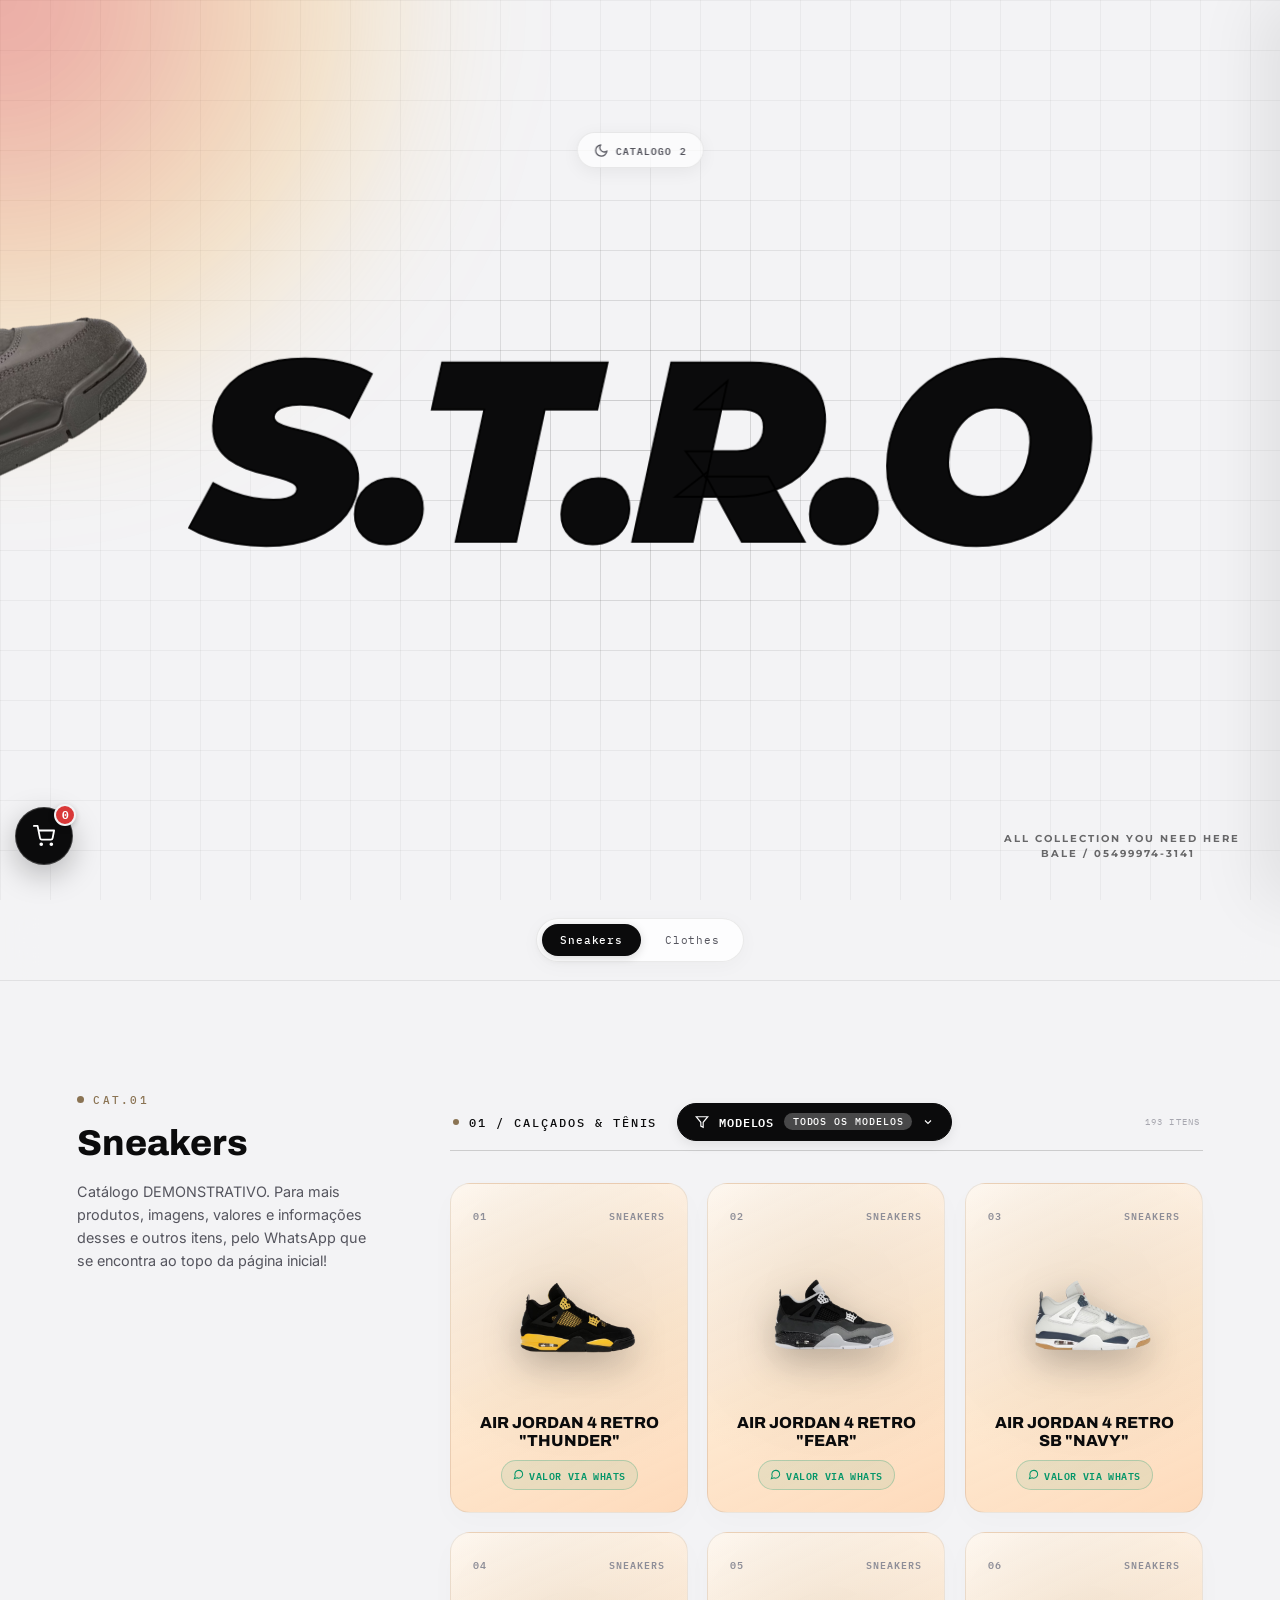
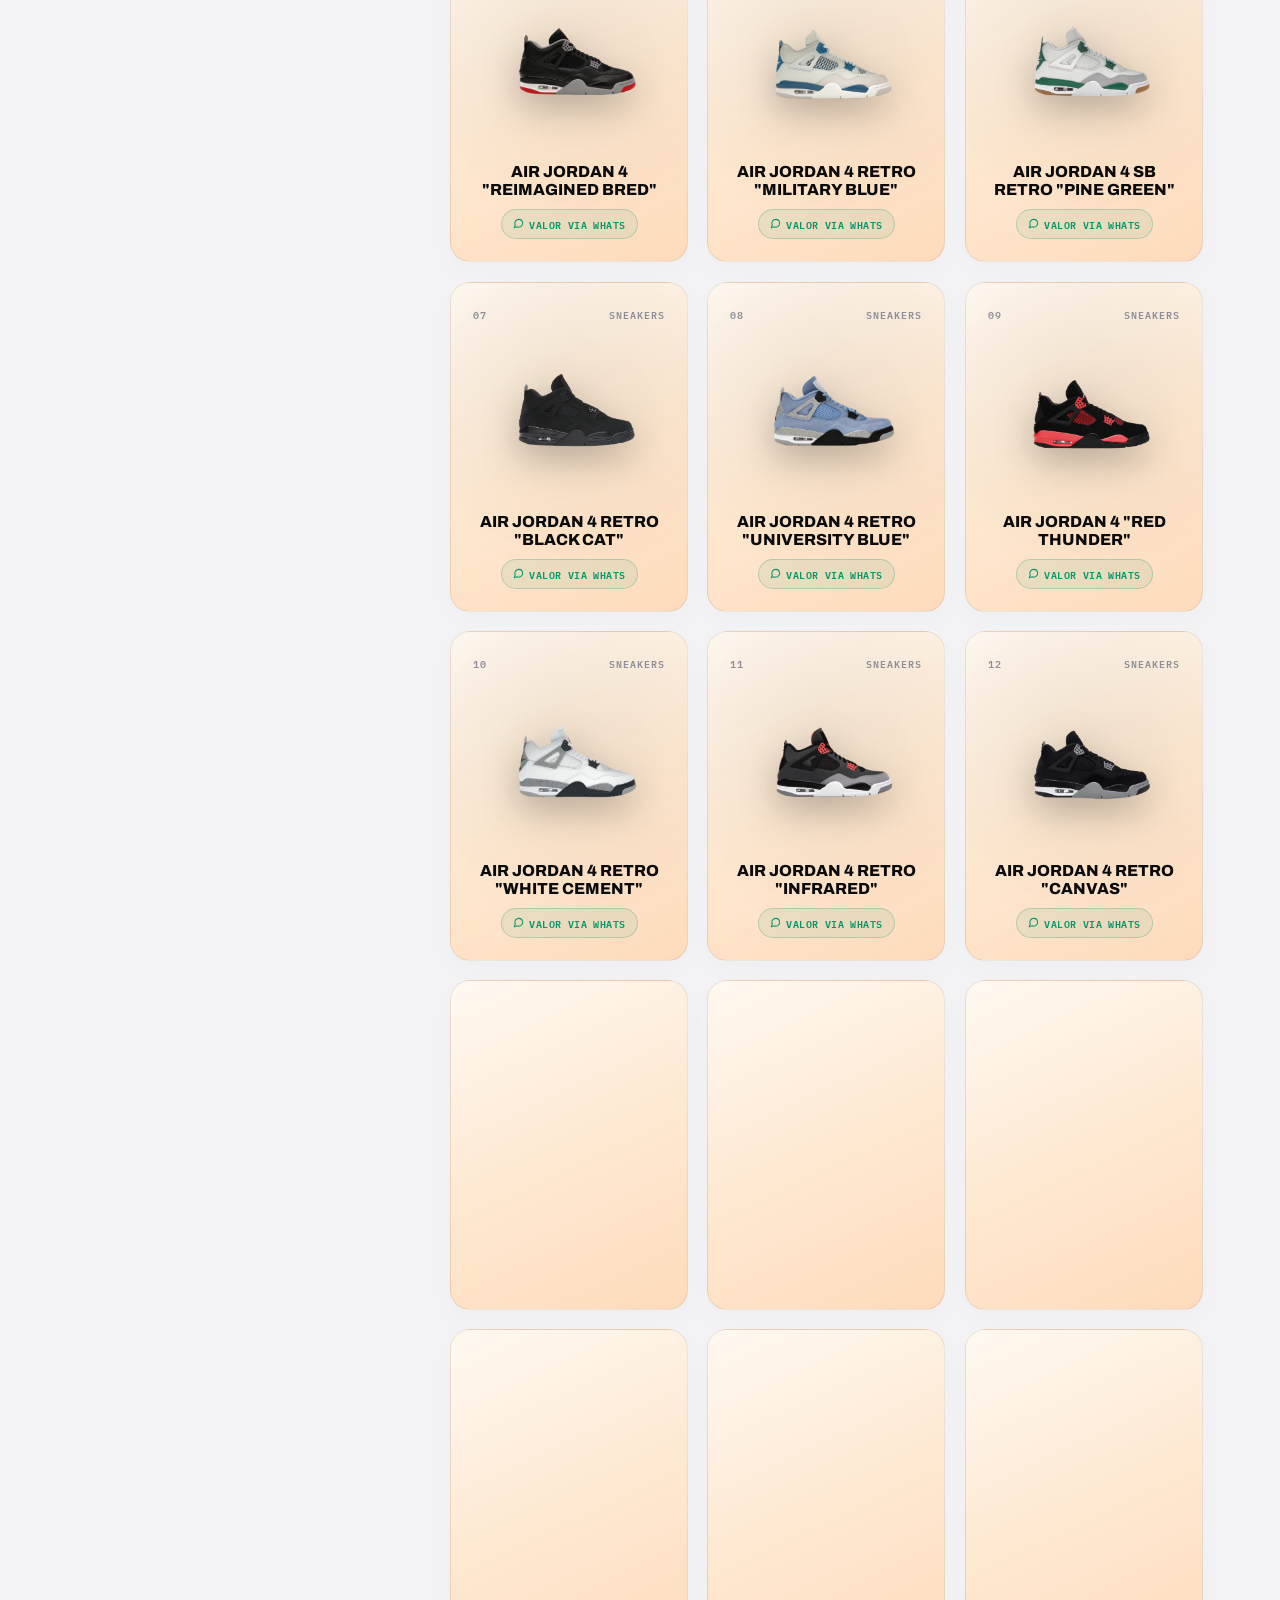
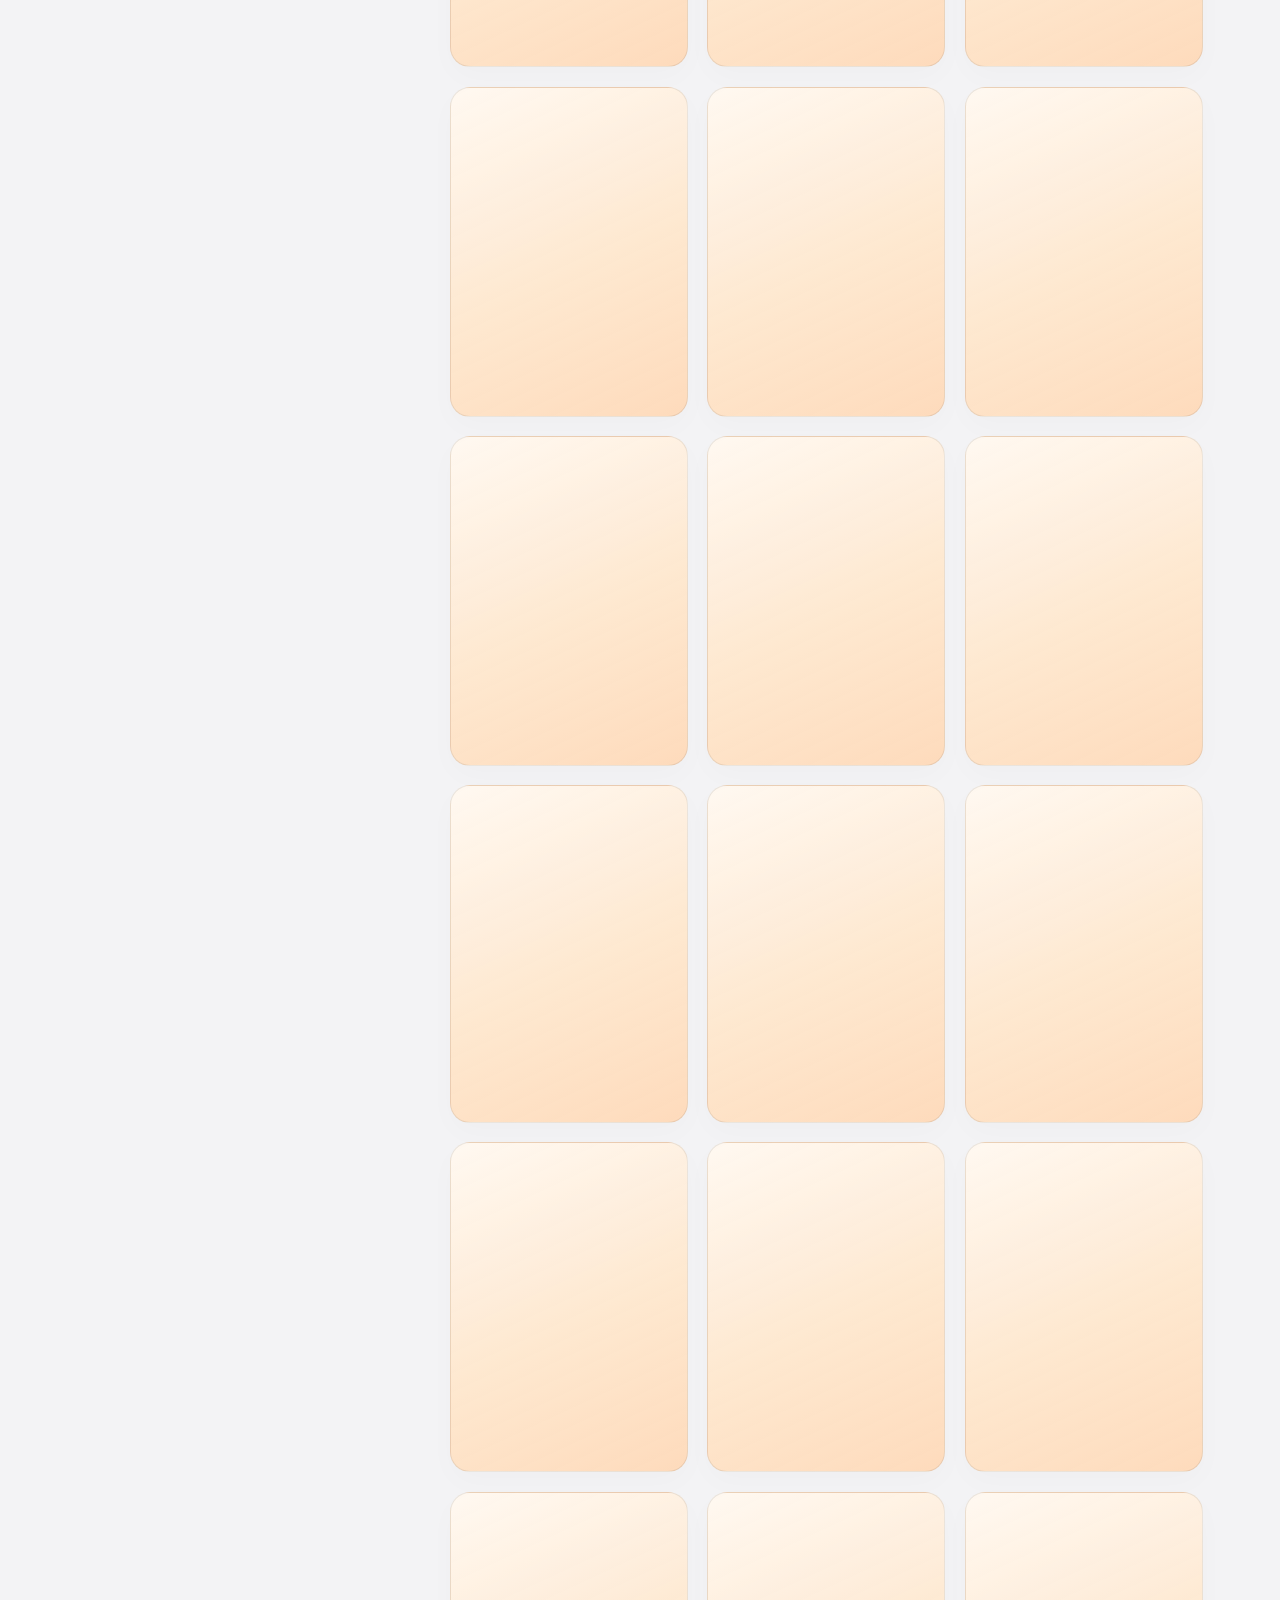
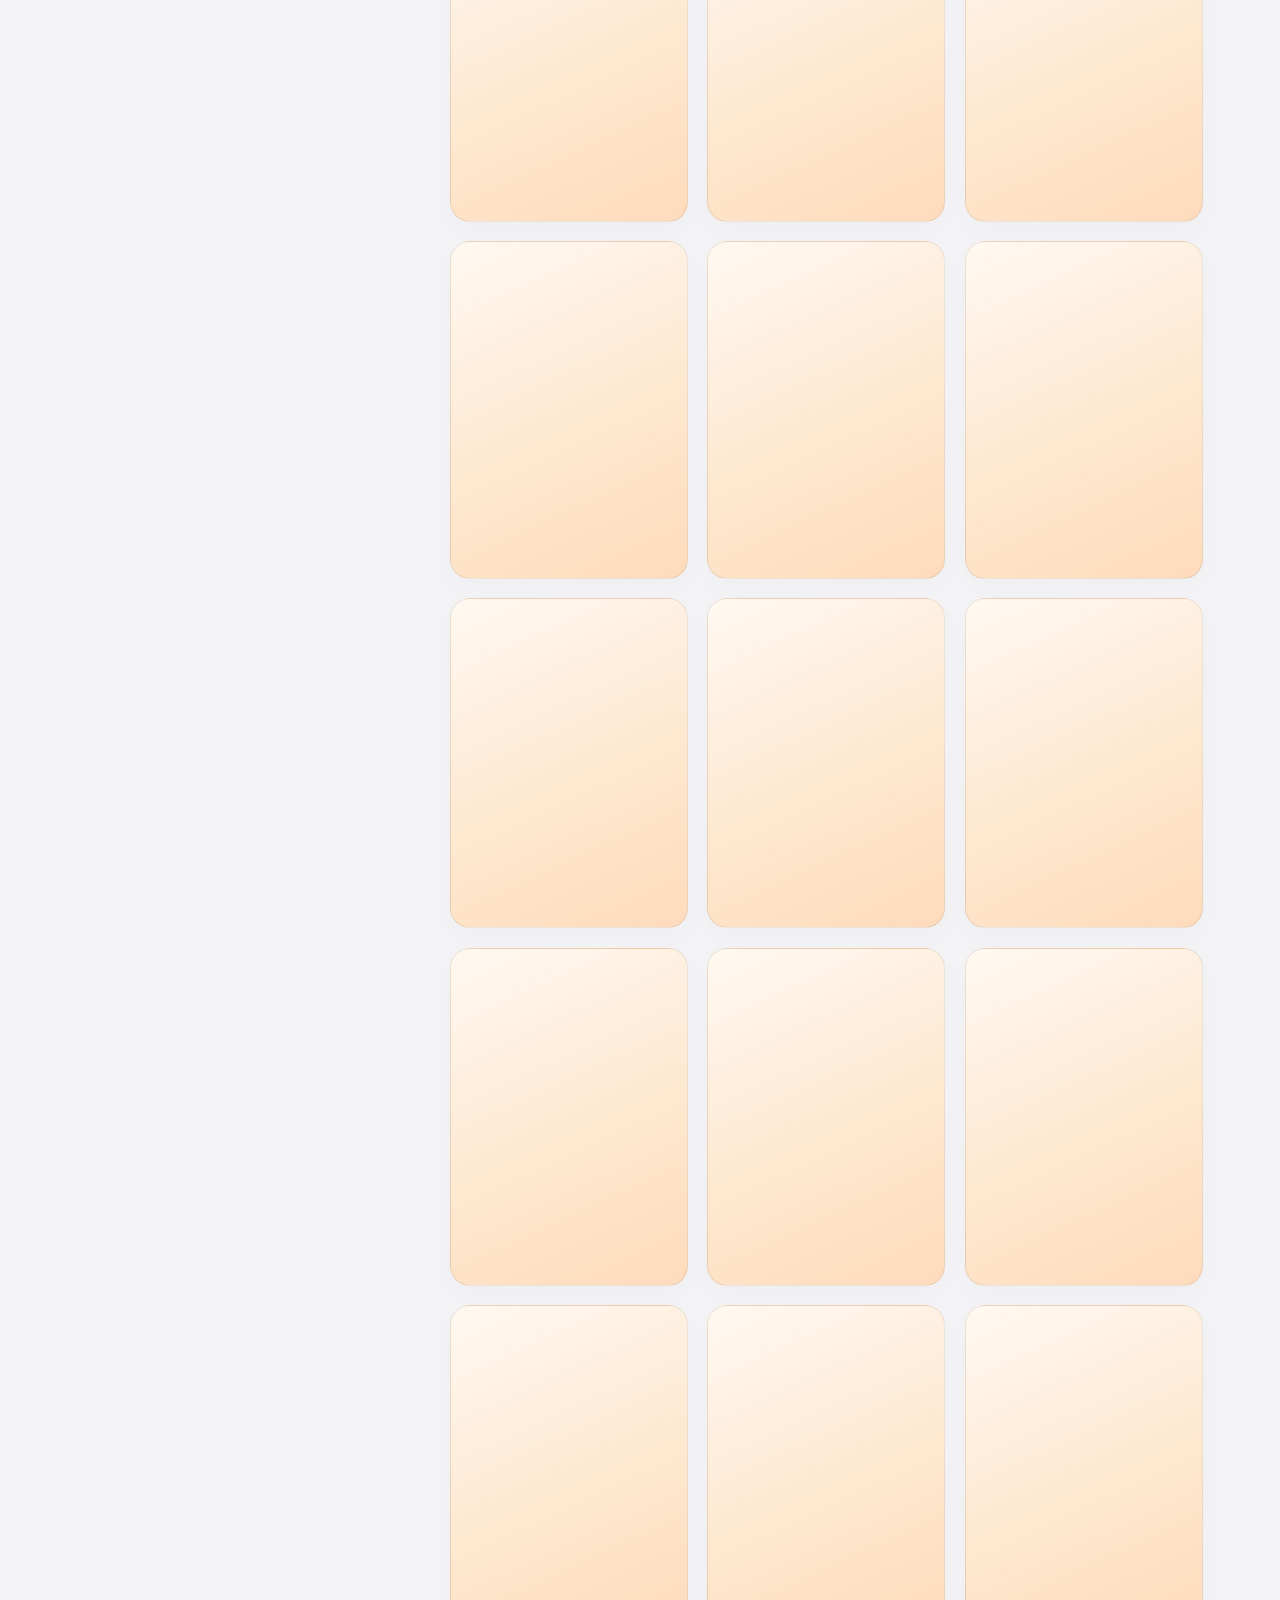
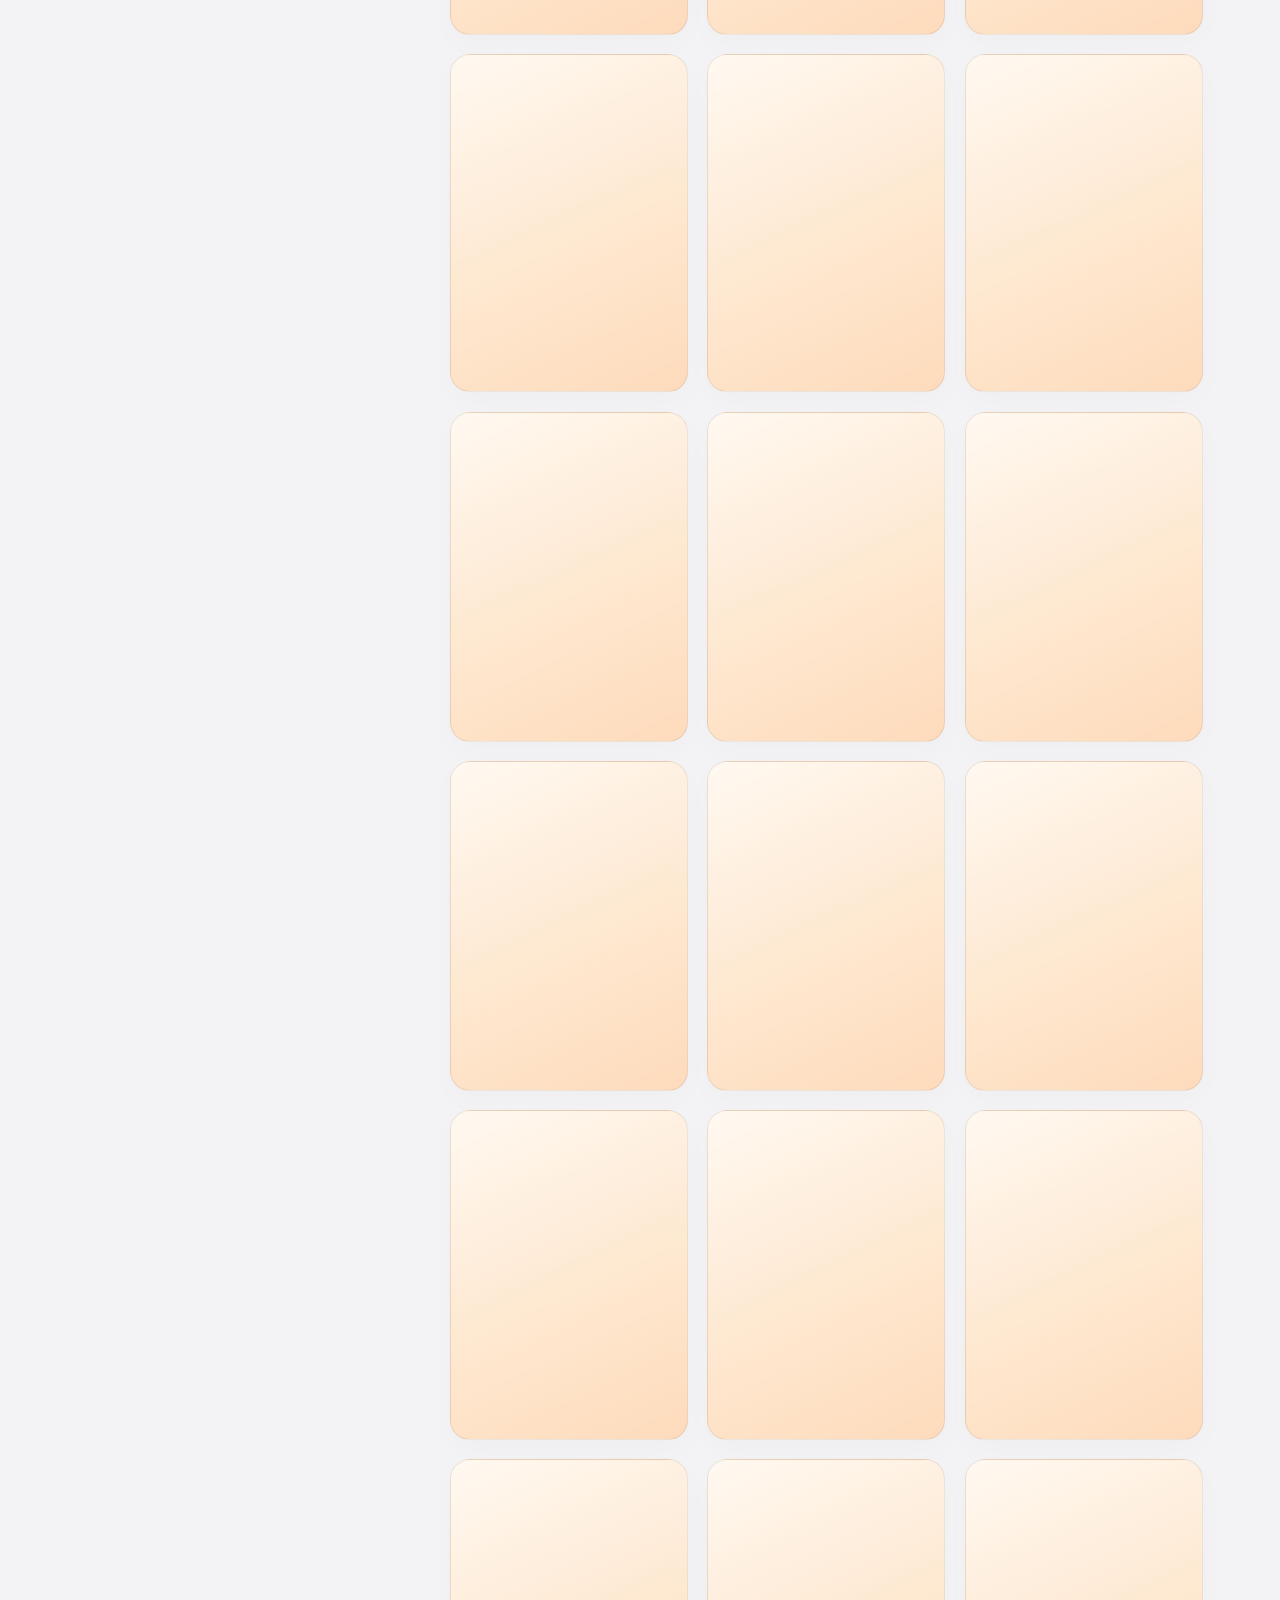
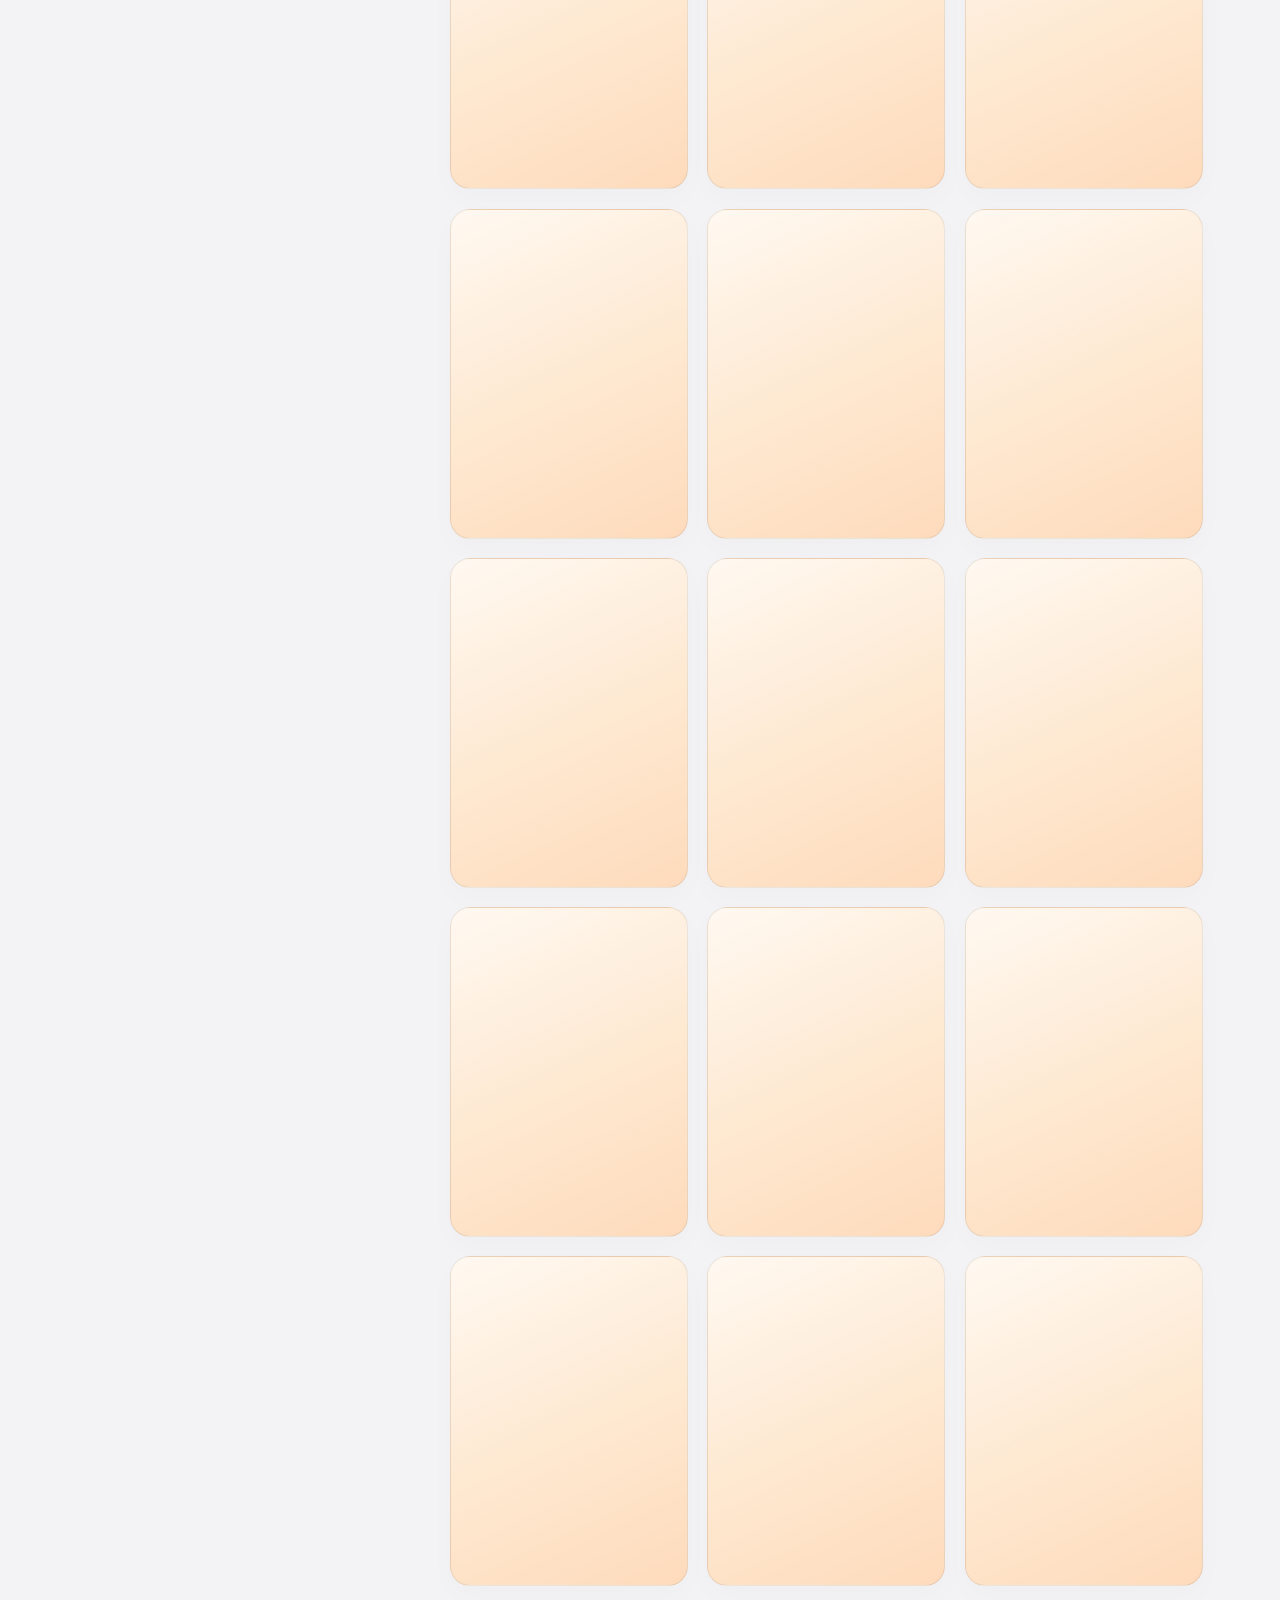
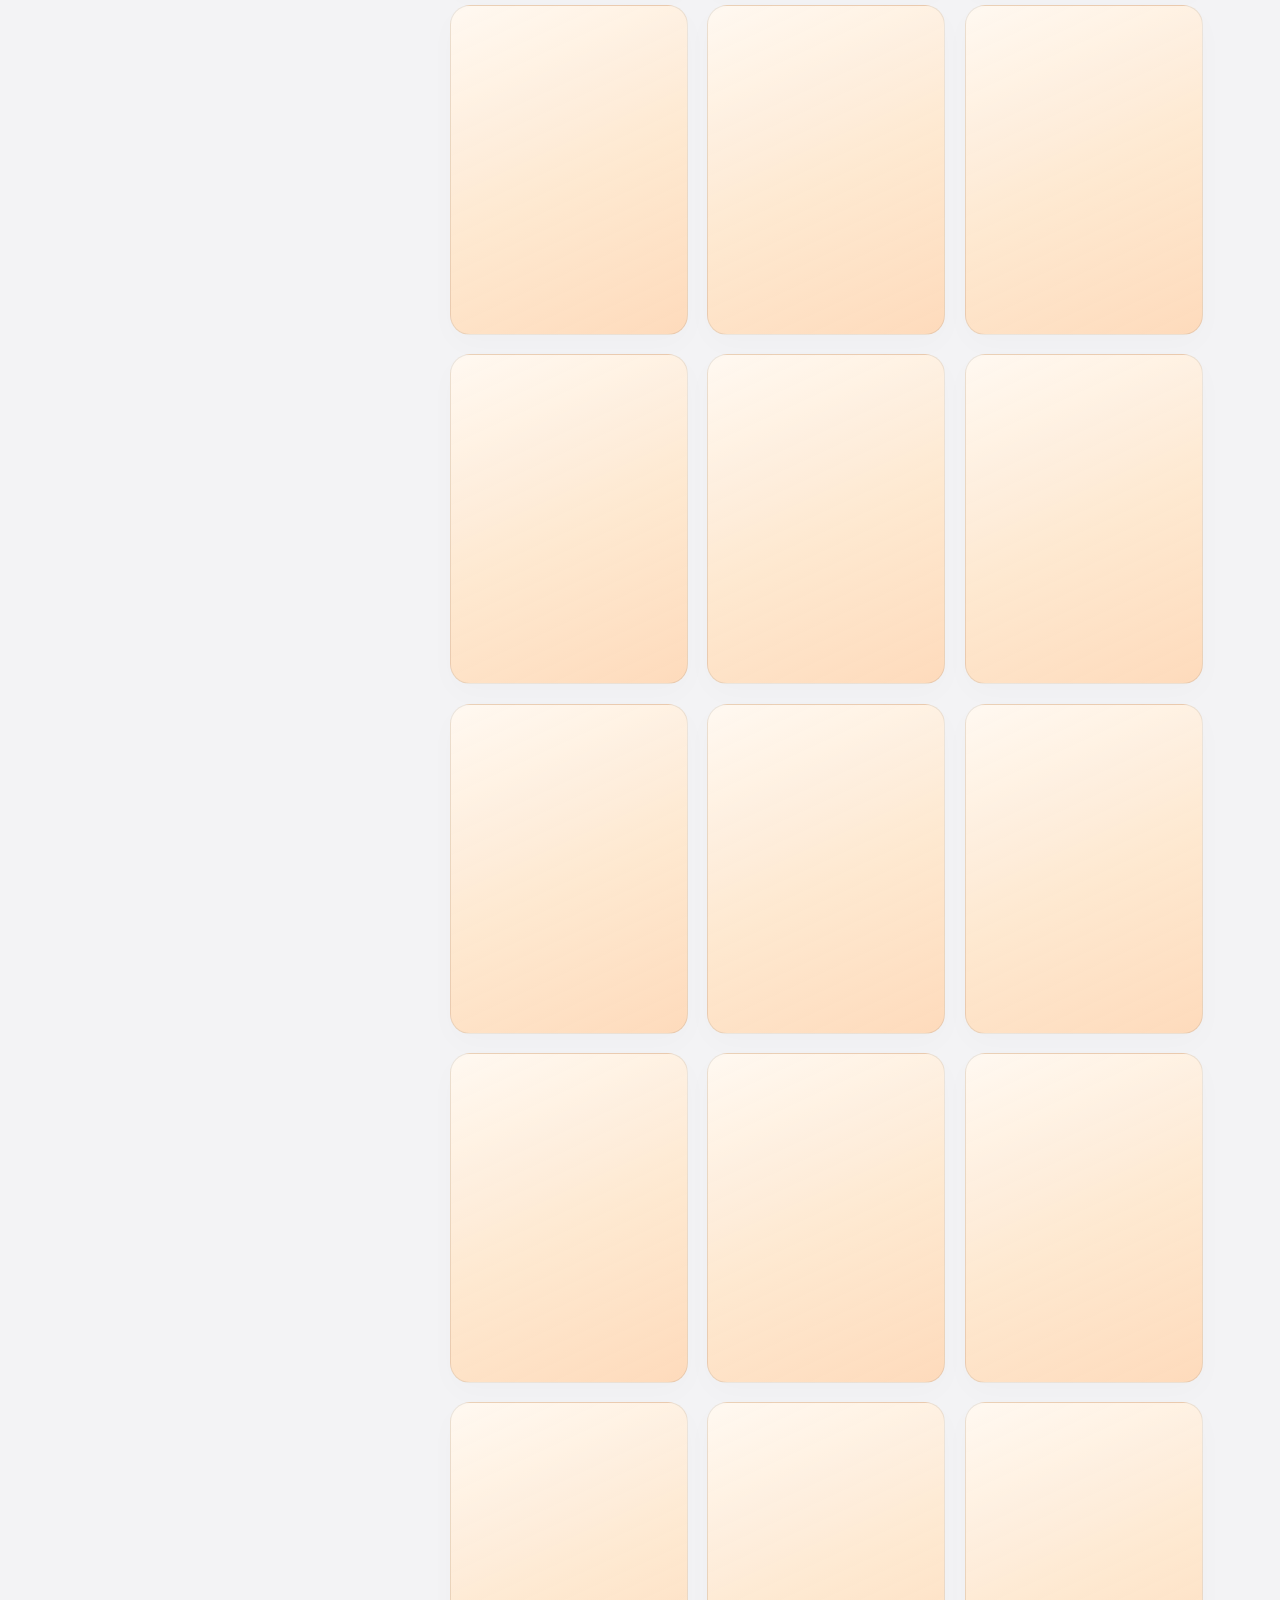
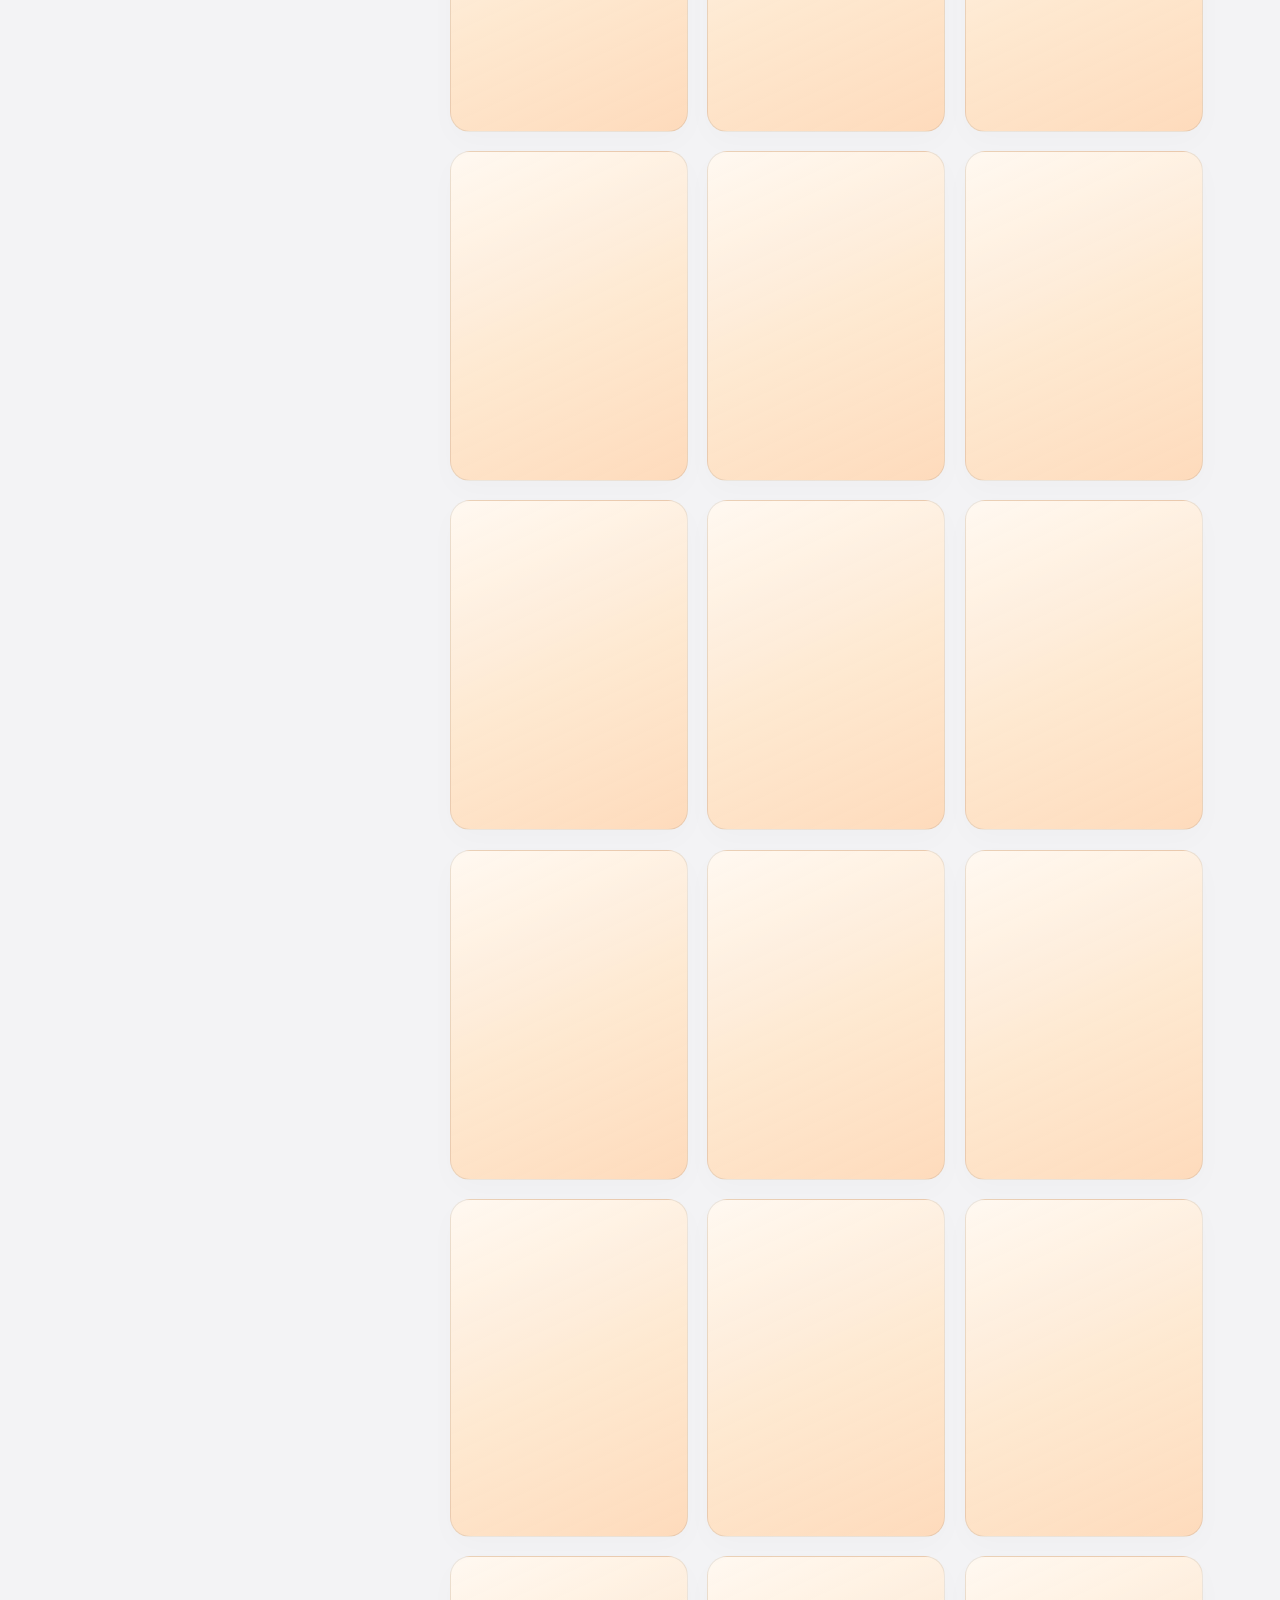
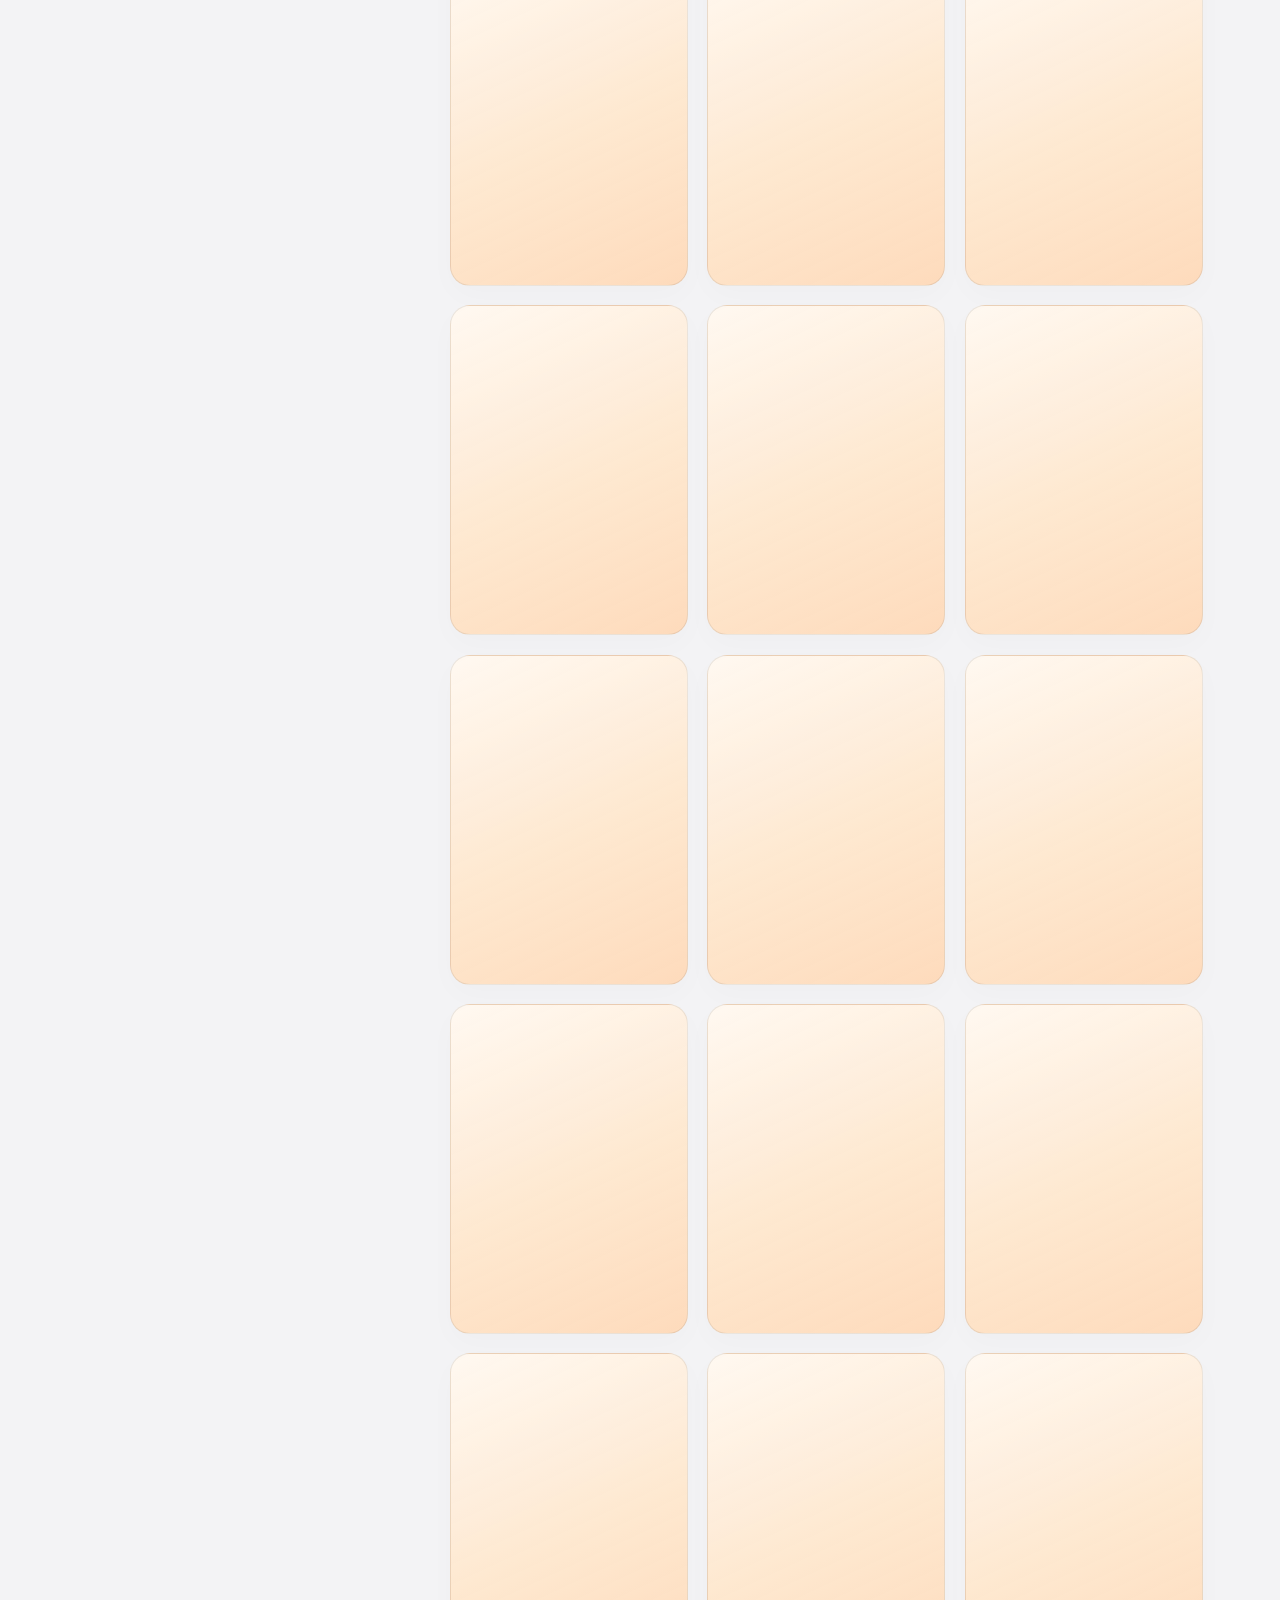
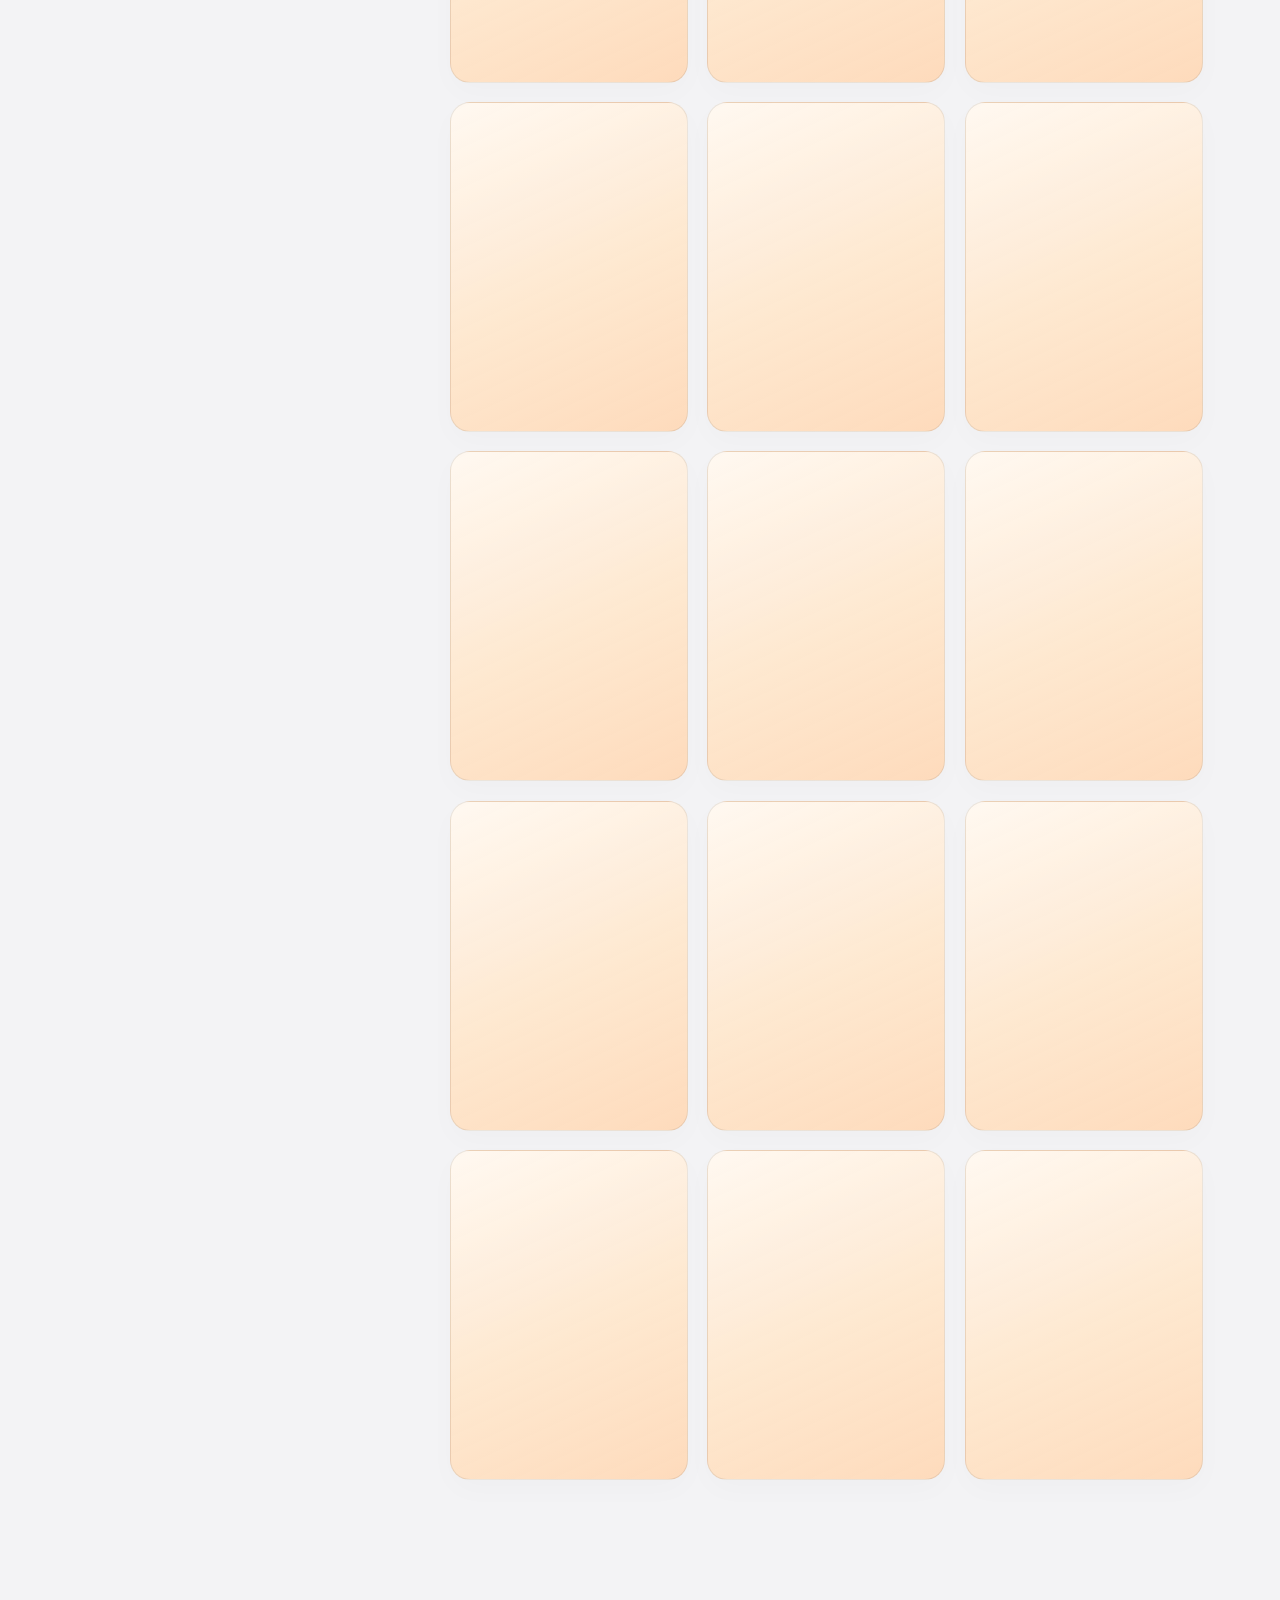
==== commit 46fec195: "Catalogo: pagina escura na raiz + carrossel hero atualizado - escuro/ movido para a raiz (escuro.htm" ====
--- a/index.html
+++ b/index.html
@@ -23,7 +23,7 @@
         <div class="badge-tl">BALE / 05499974-3141</div>
         <div class="badge-br">ALL COLLECTION YOU NEED HERE</div>
 
-        <a href="escuro/escuro.html" class="theme-toggle-btn" id="themeToggleBtn" aria-label="Ativar modo escuro" title="Modo escuro">
+        <a href="escuro.html" class="theme-toggle-btn" id="themeToggleBtn" aria-label="Ativar modo escuro" title="Modo escuro">
             <svg width="15" height="15" viewBox="0 0 24 24" fill="none" stroke="currentColor" stroke-width="2" stroke-linecap="round" stroke-linejoin="round">
                 <path d="M21 12.79A9 9 0 1 1 11.21 3 7 7 0 0 0 21 12.79z"></path>
             </svg>
@@ -76,7 +76,7 @@
 
     <footer>
         <div class="footer-mark">S.T.R.O</div>
-        <div class="footer-fine">CATÁLOGO DIGITAL · SEM ESTOQUE FÍSICO · 2023</div>
+        <div class="footer-fine">CATÁLOGO DIGITAL · SEM ESTOQUE FÍSICO · 2022</div>
     </footer>
 
     <!-- MODAL PRODUTO (QUICK VIEW CENTRALIZADO) -->
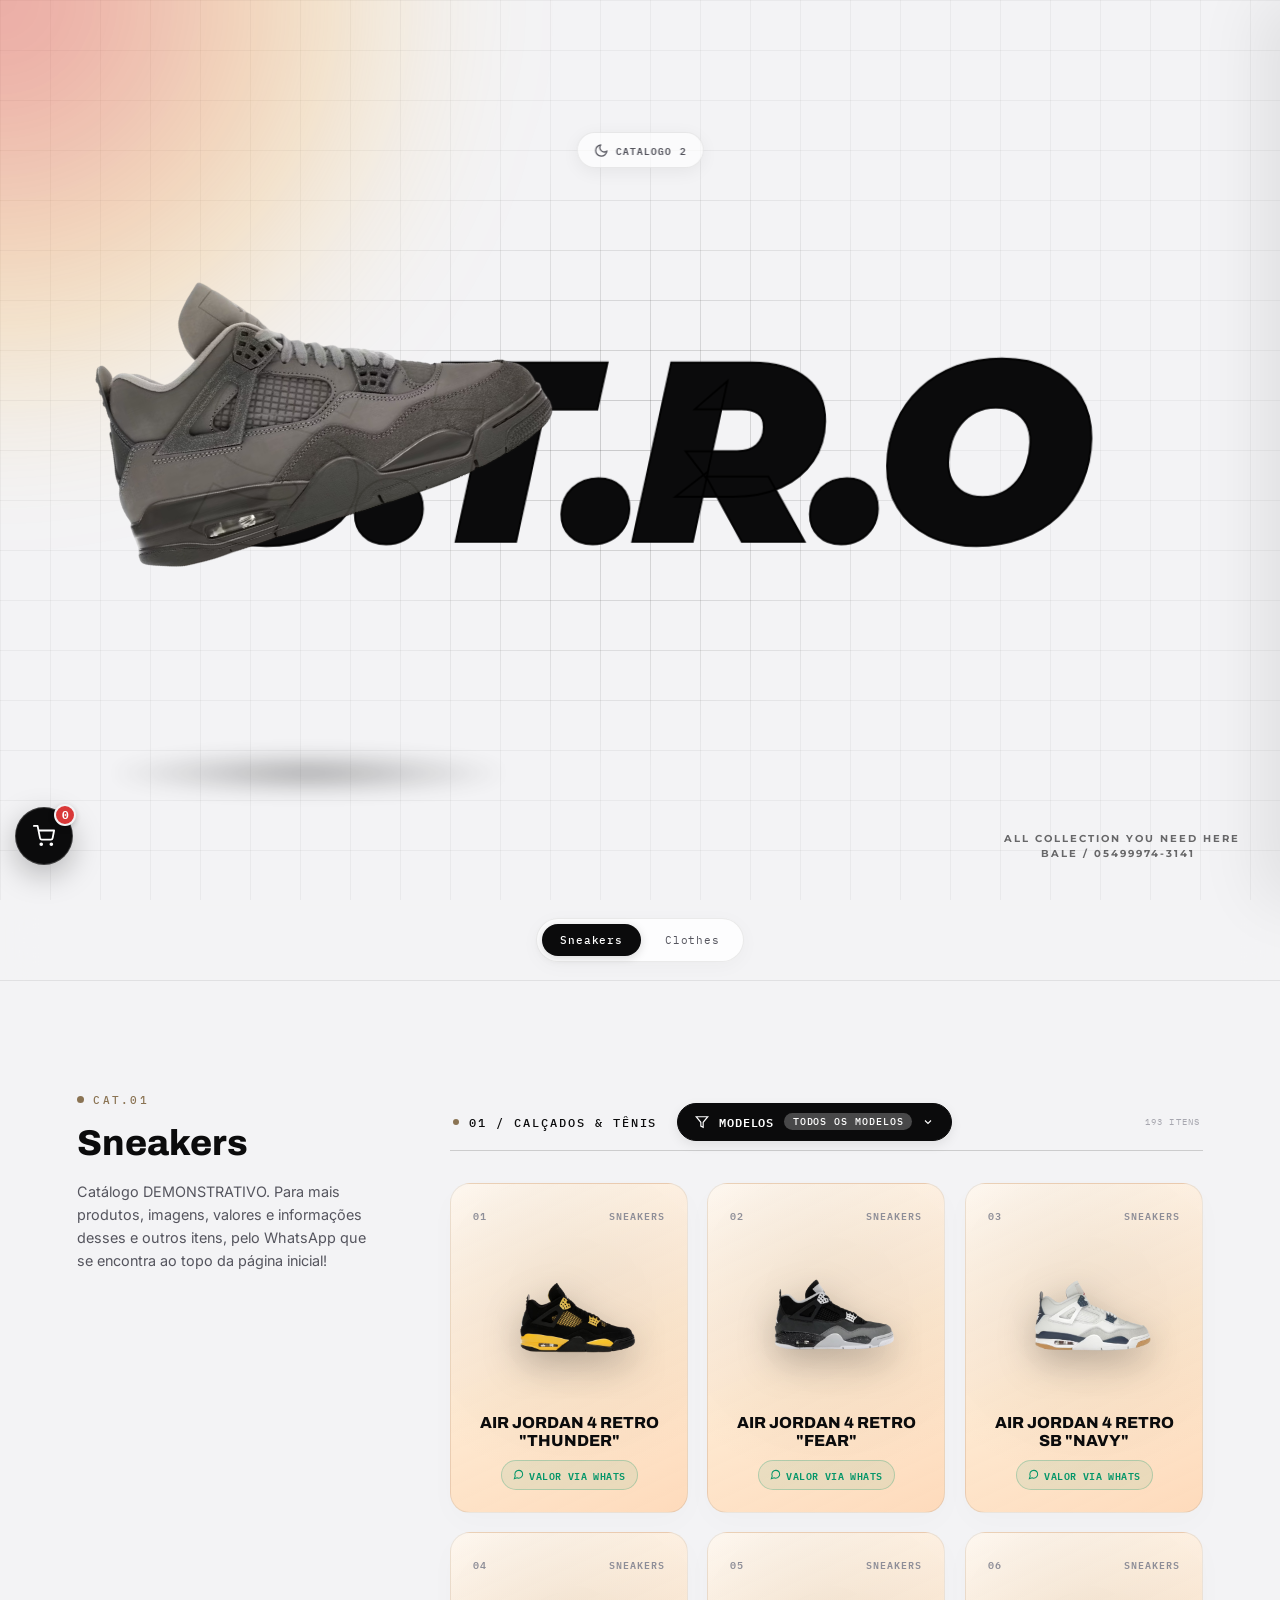
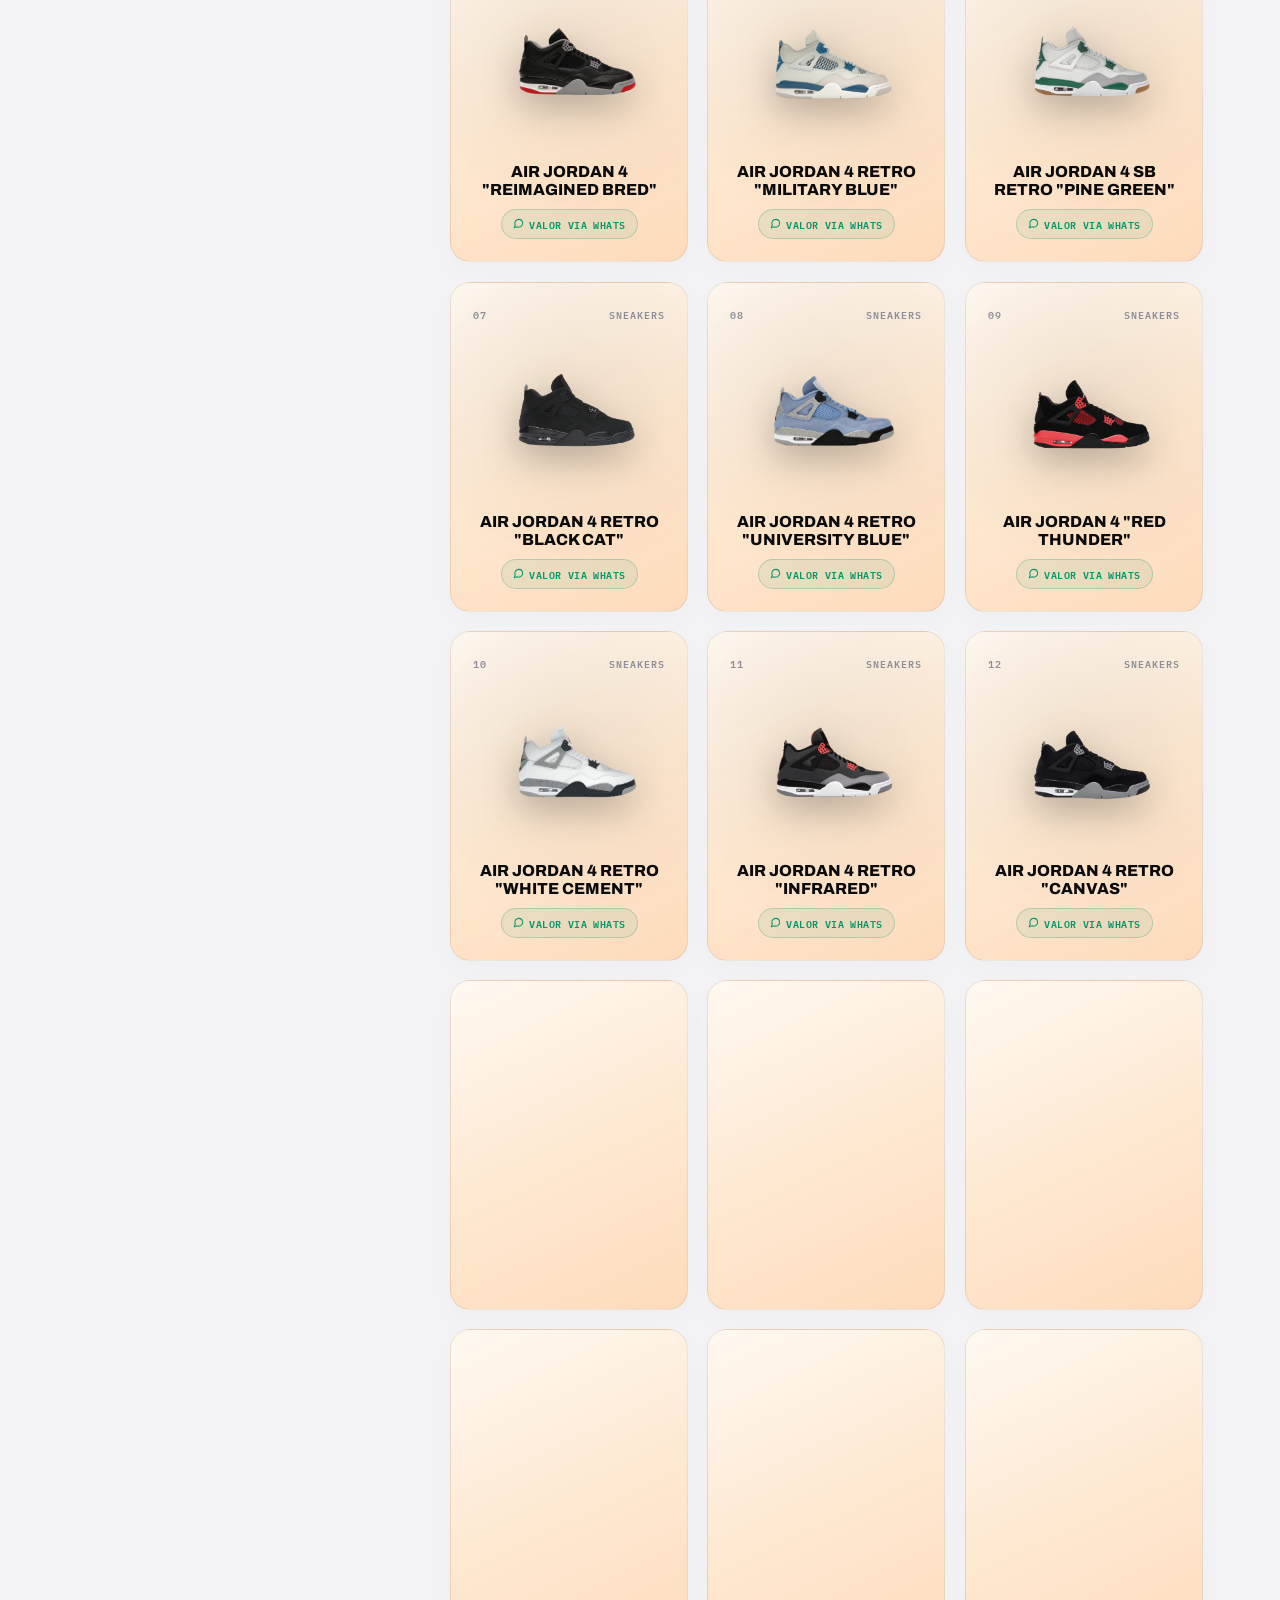
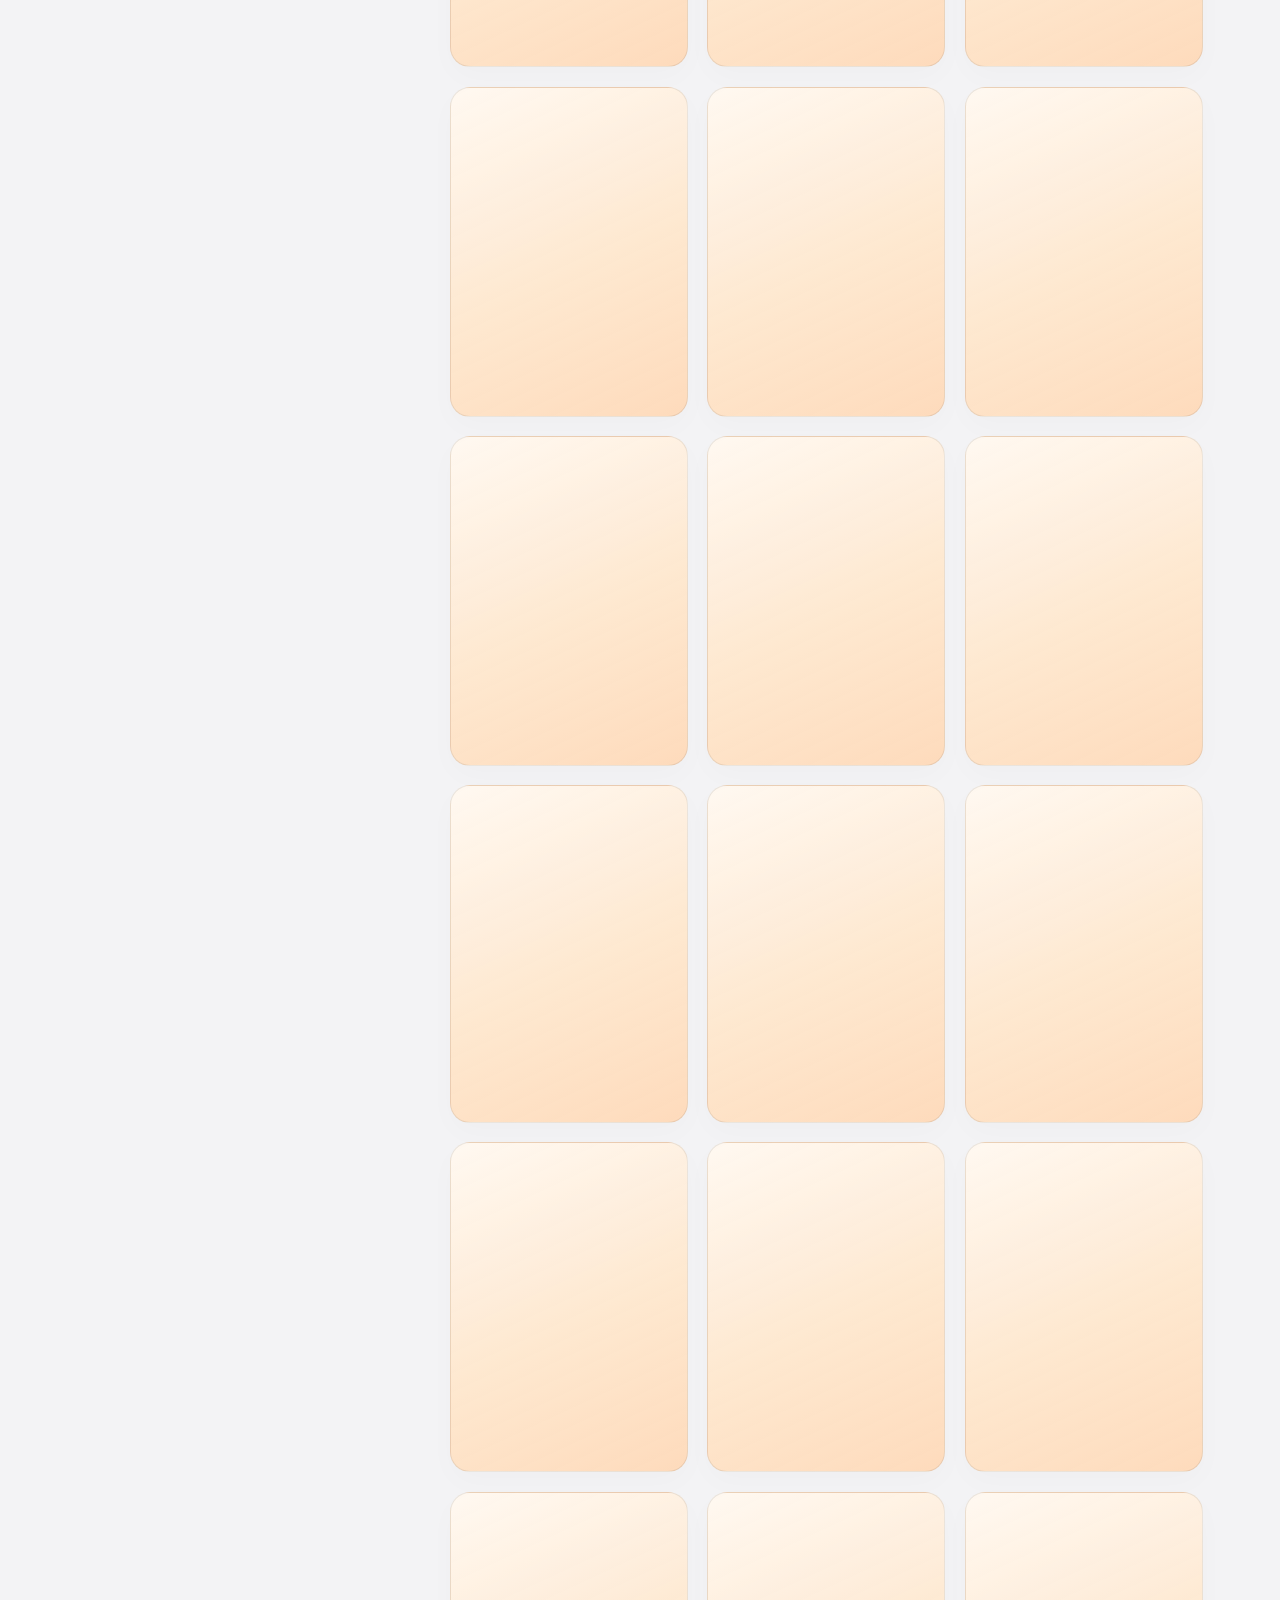
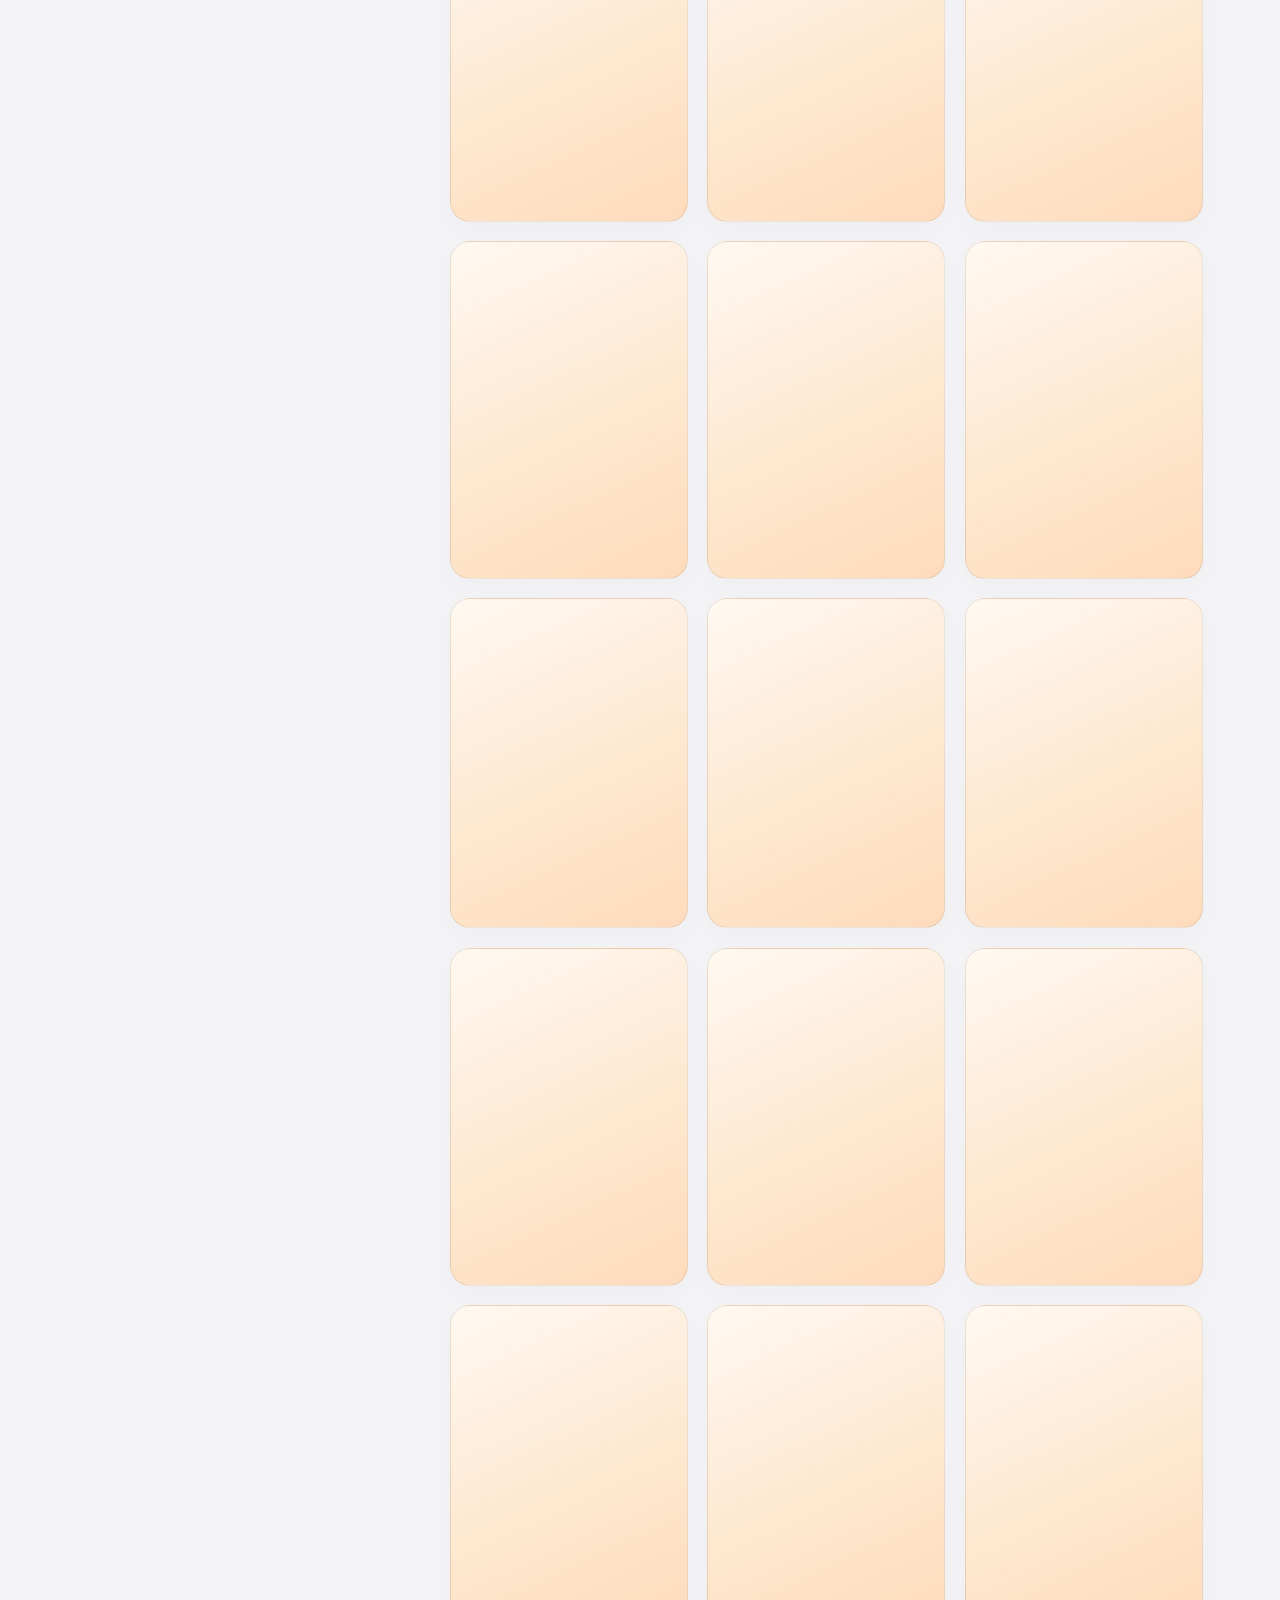
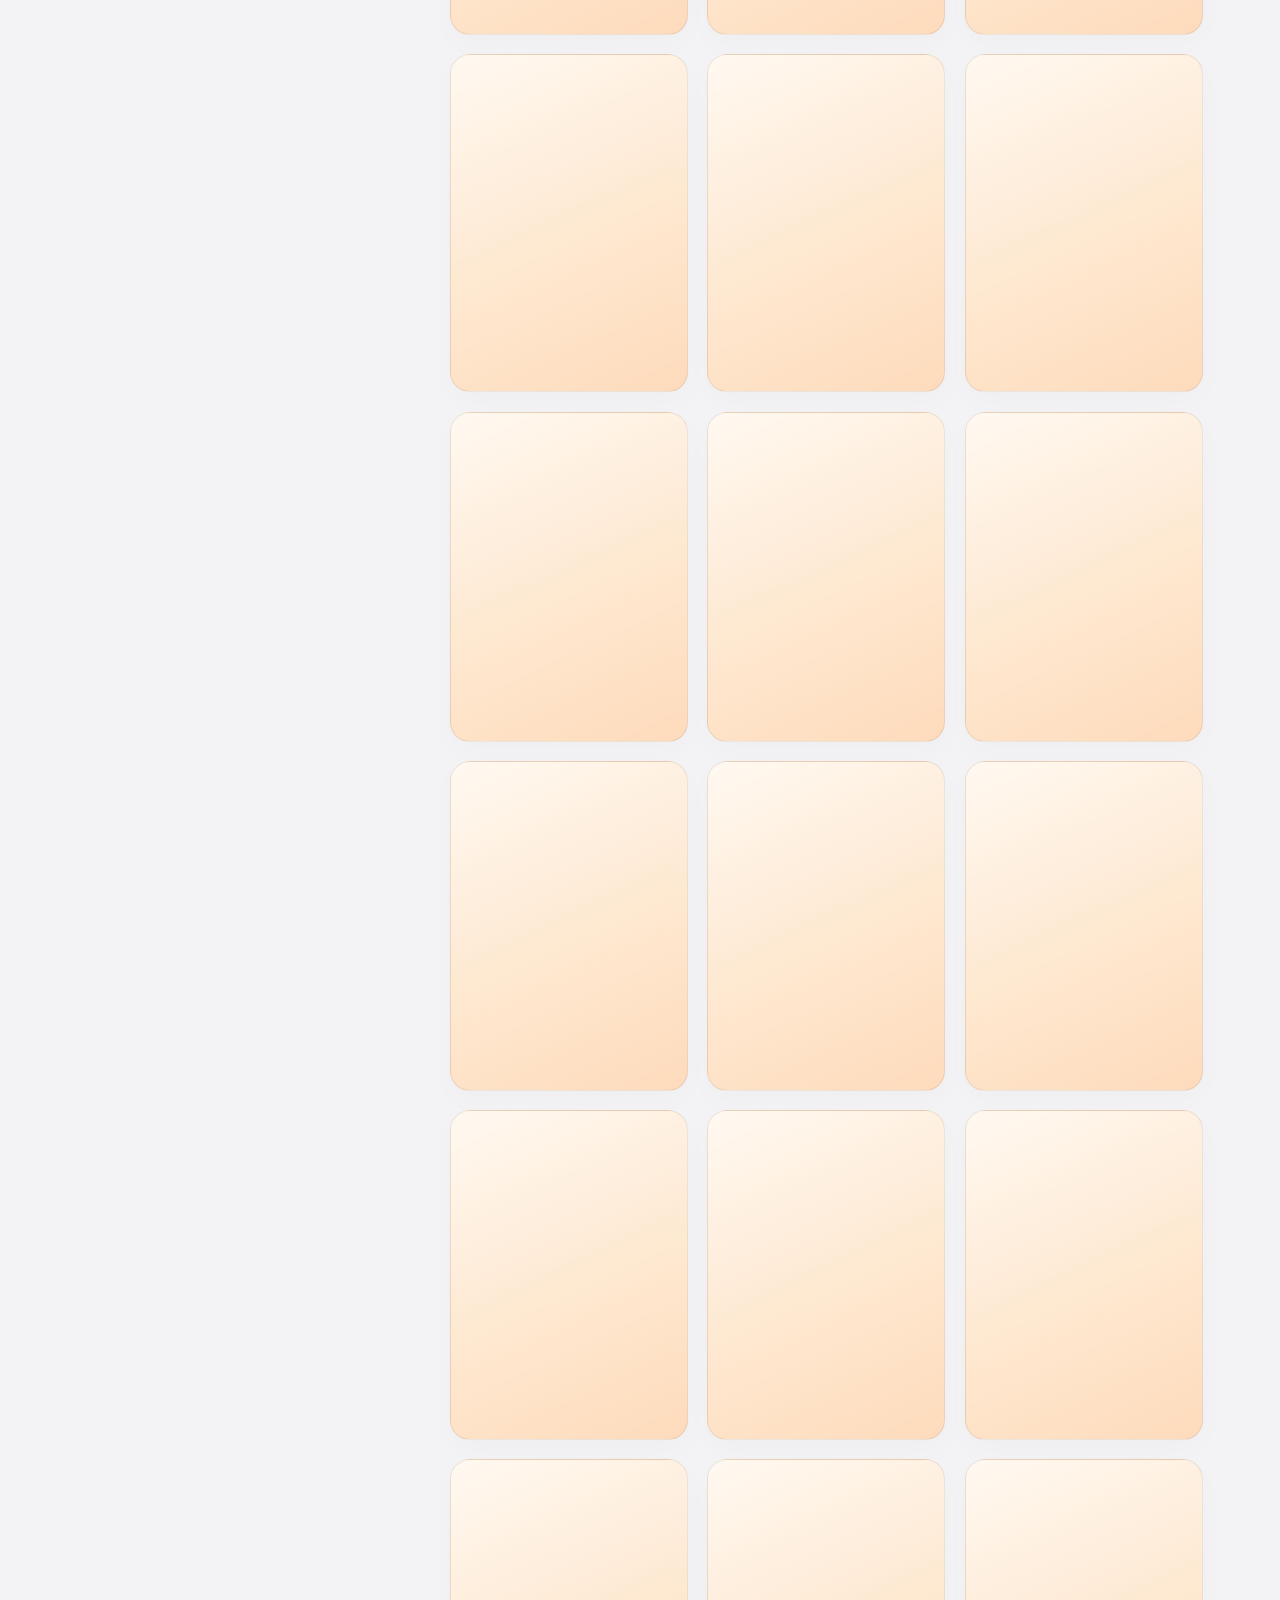
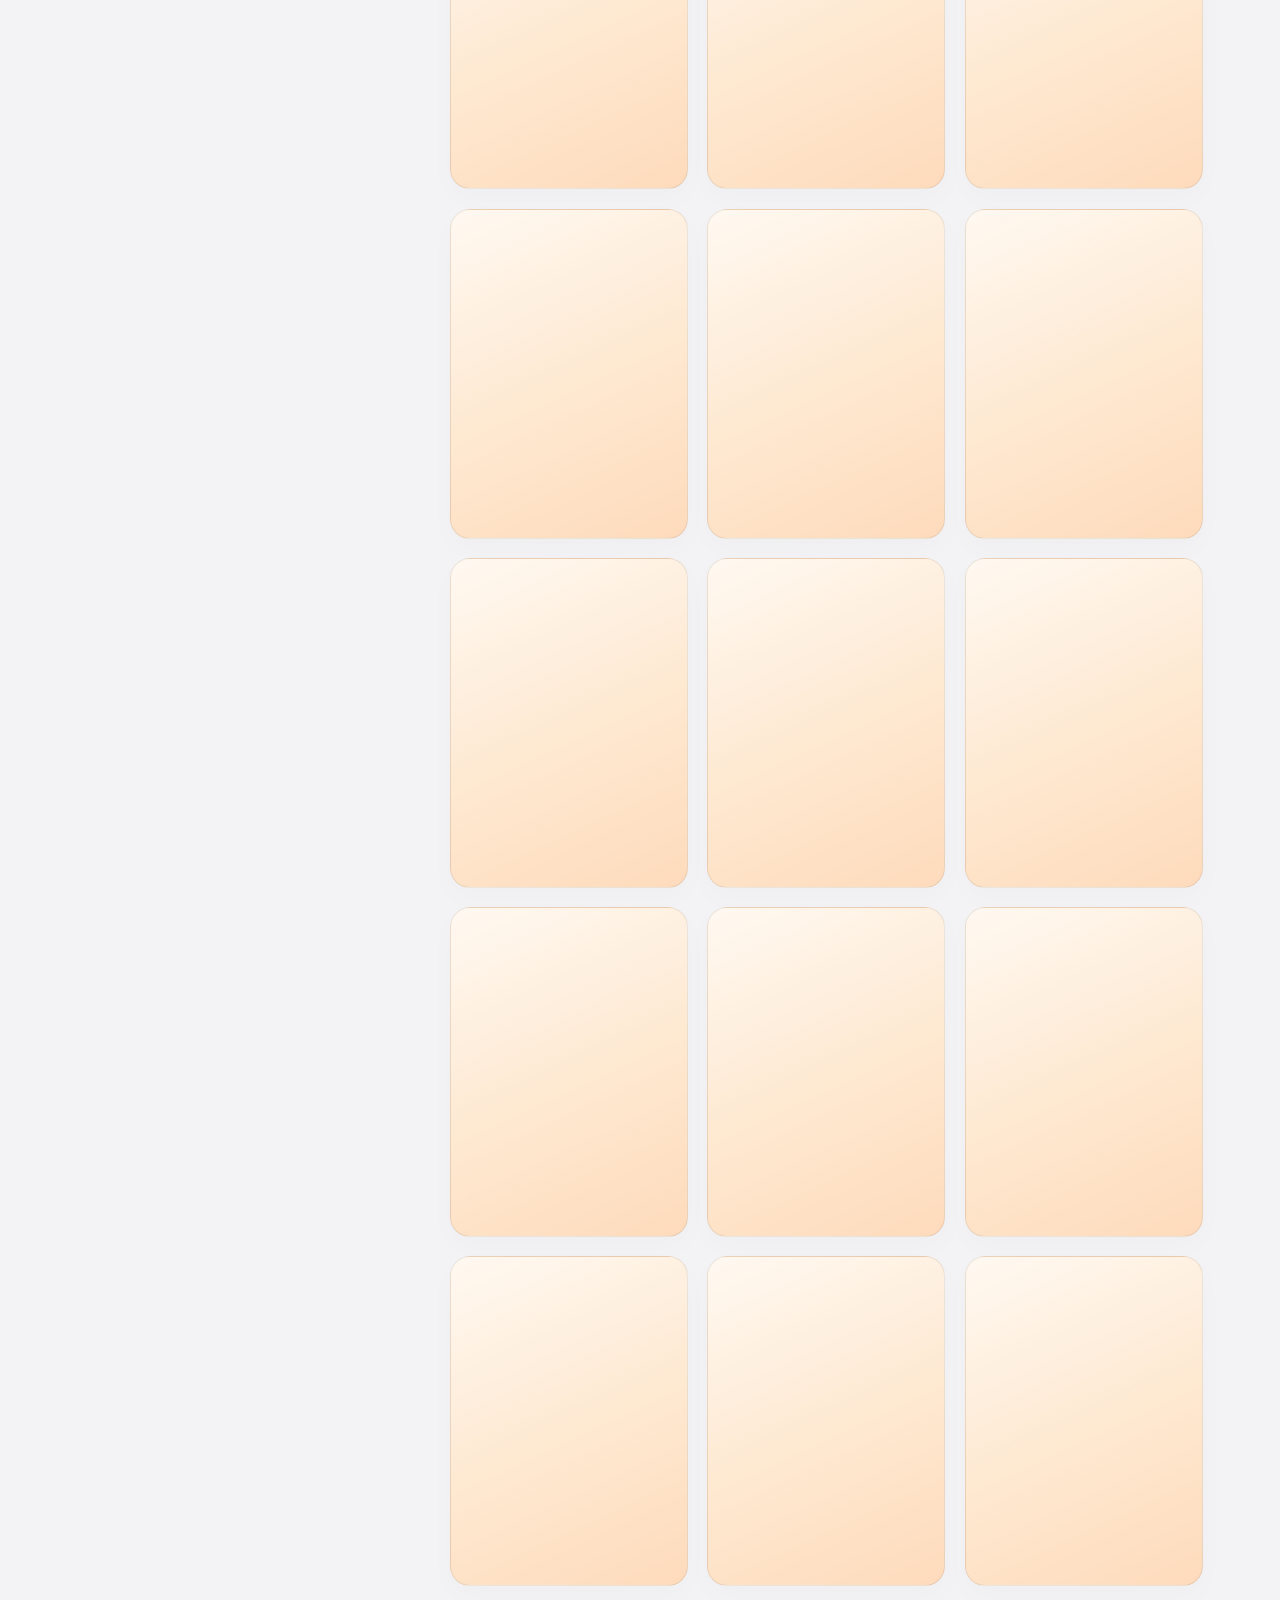
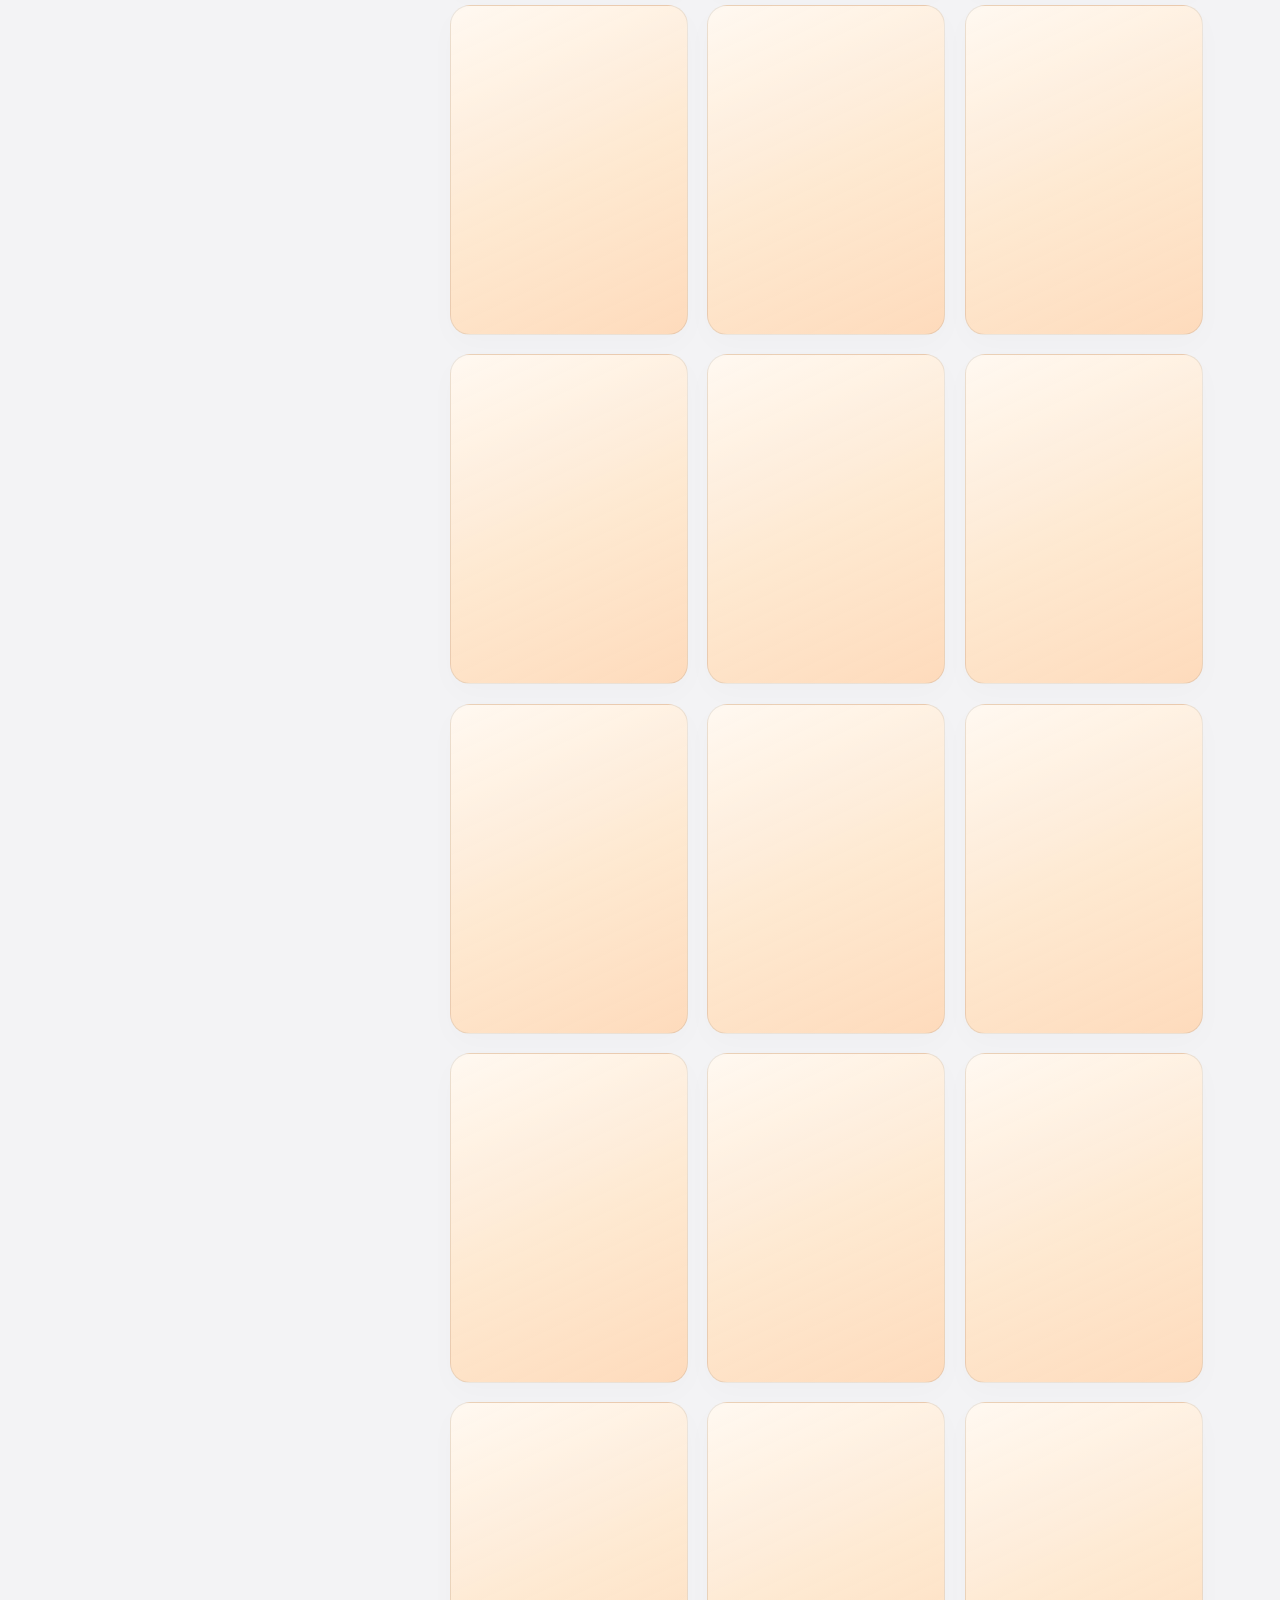
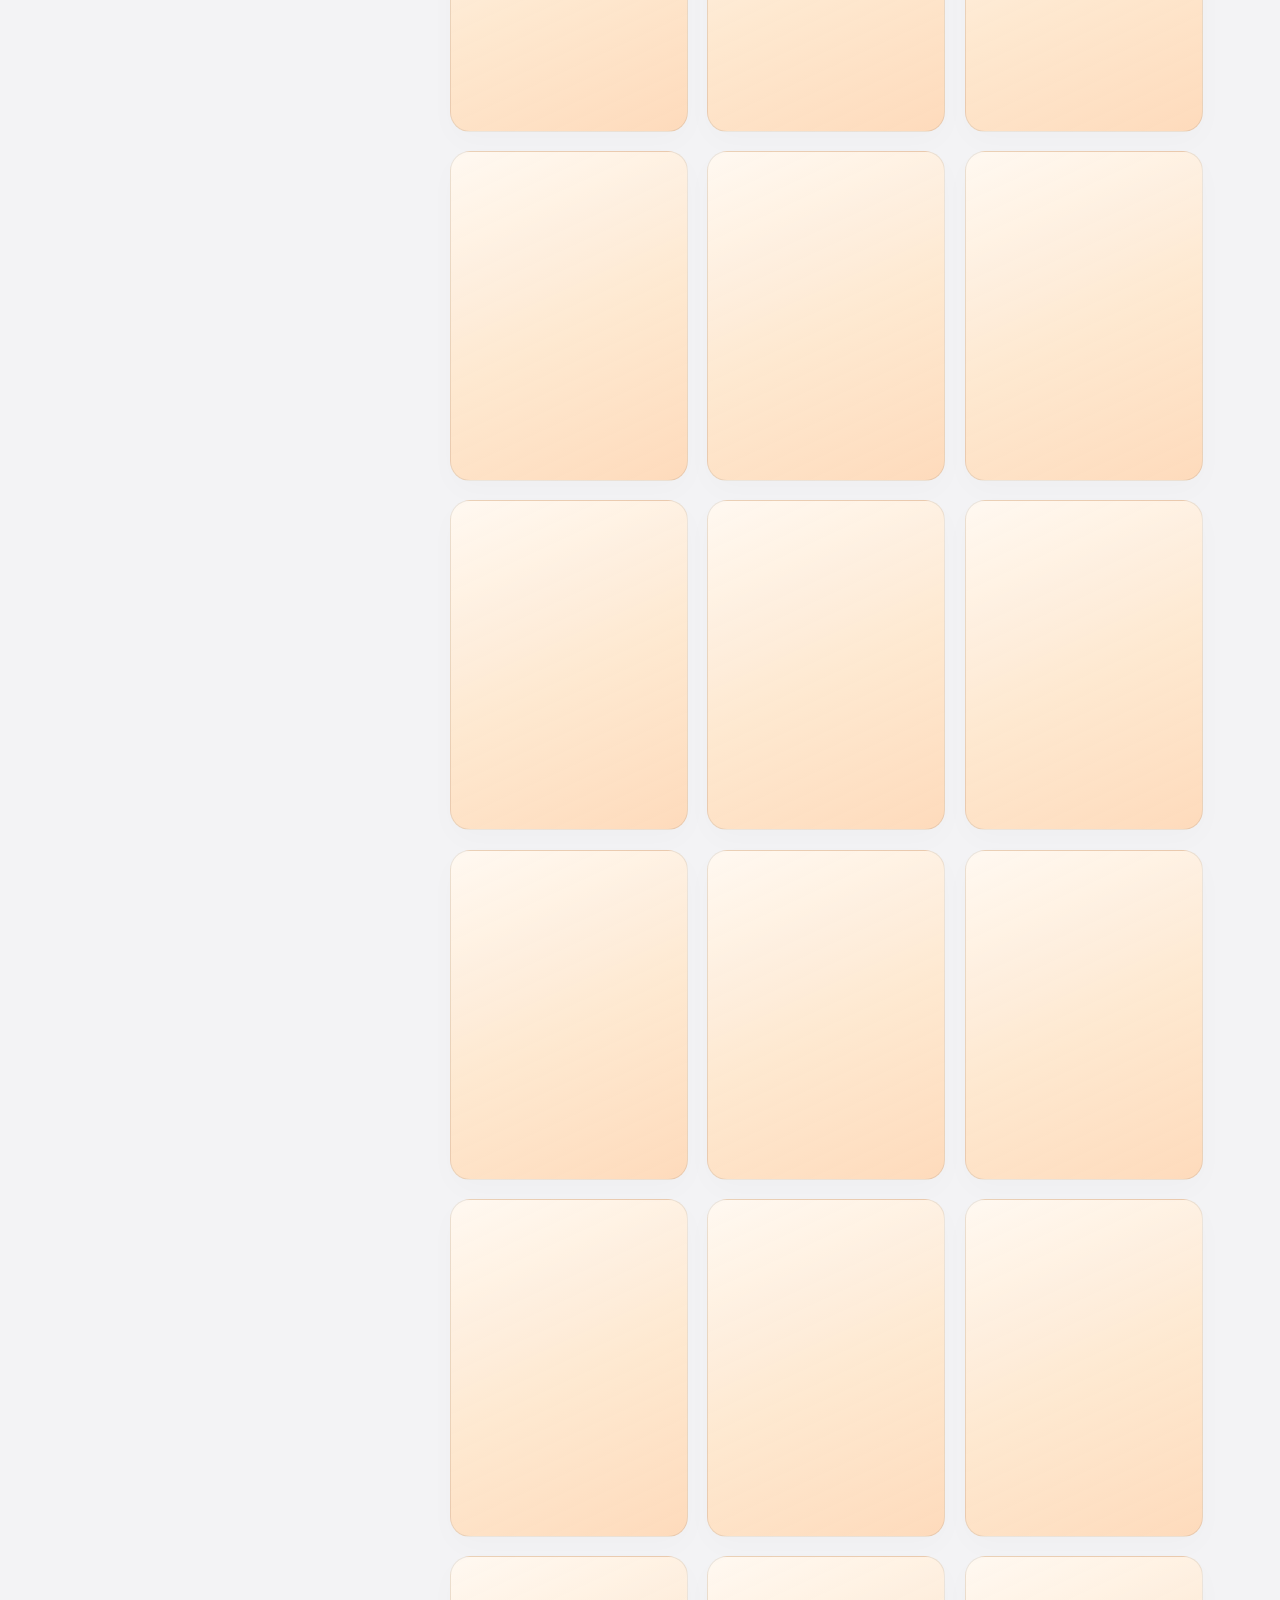
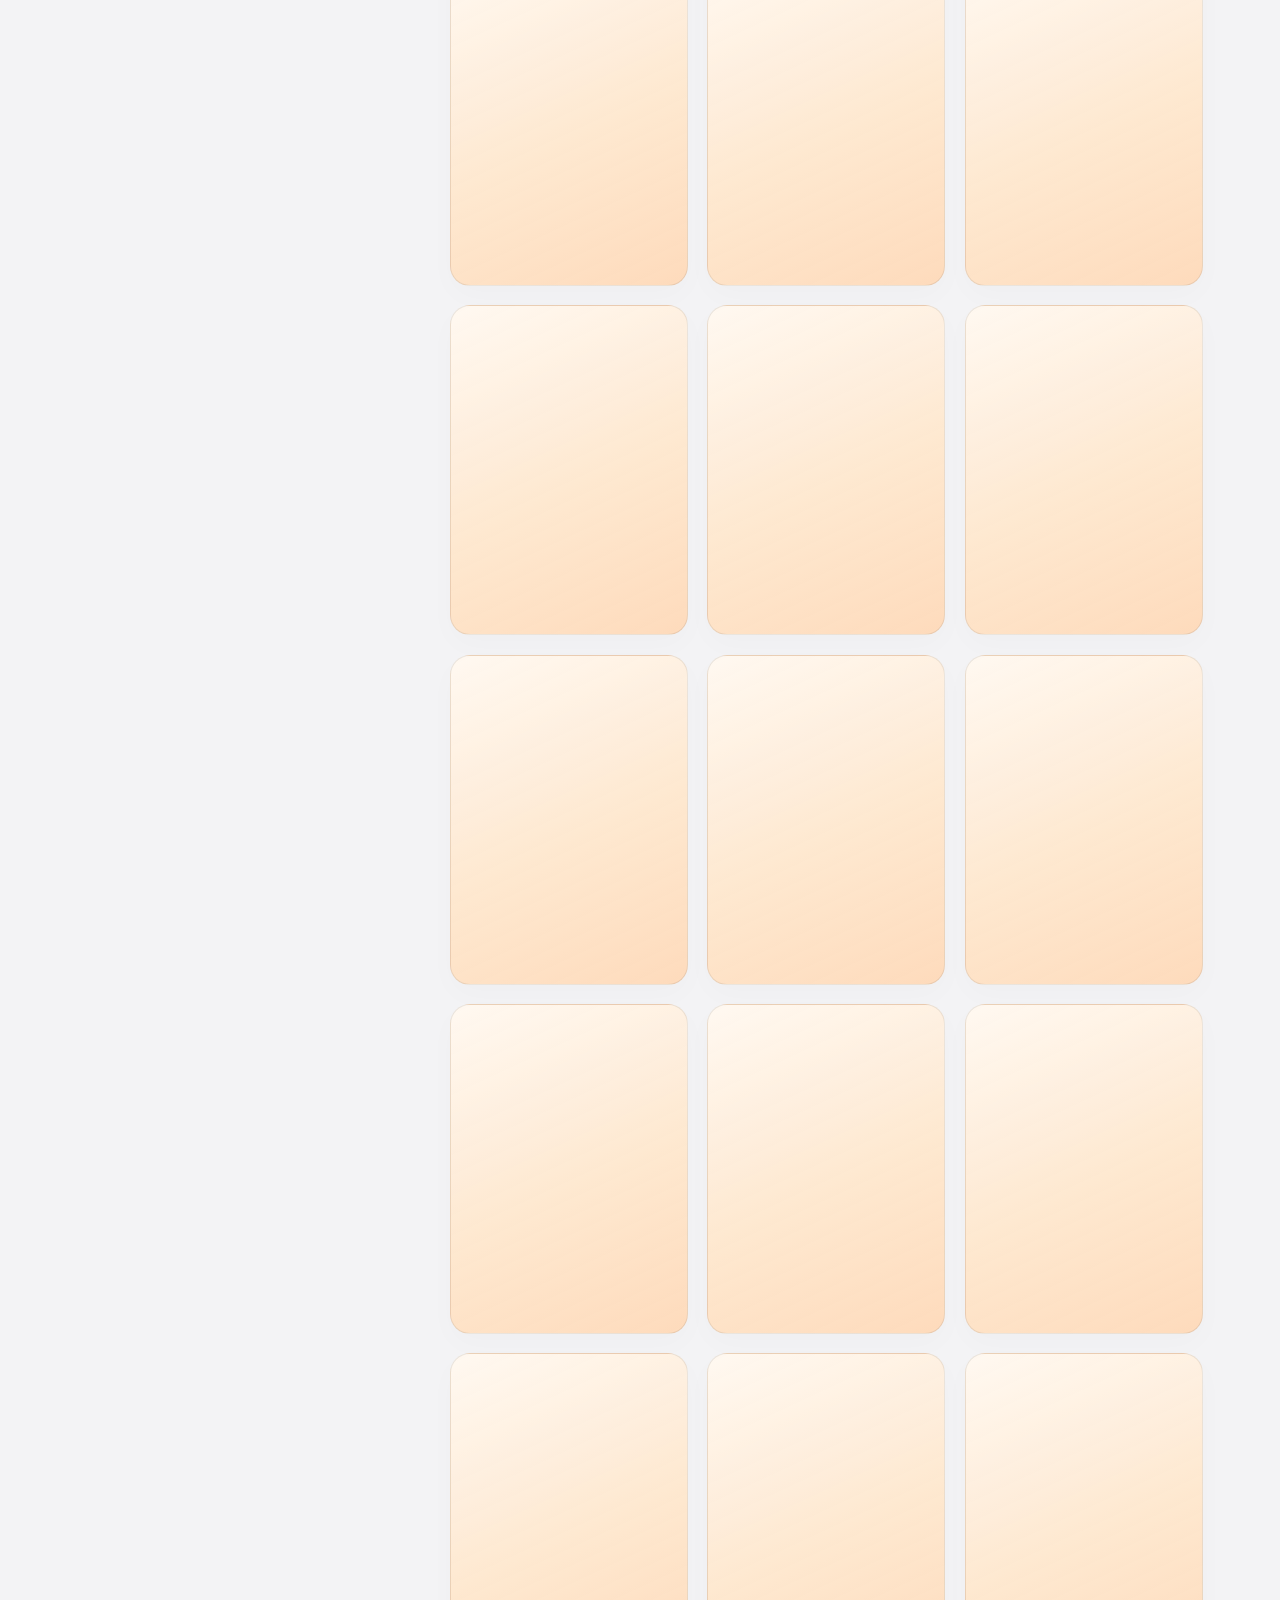
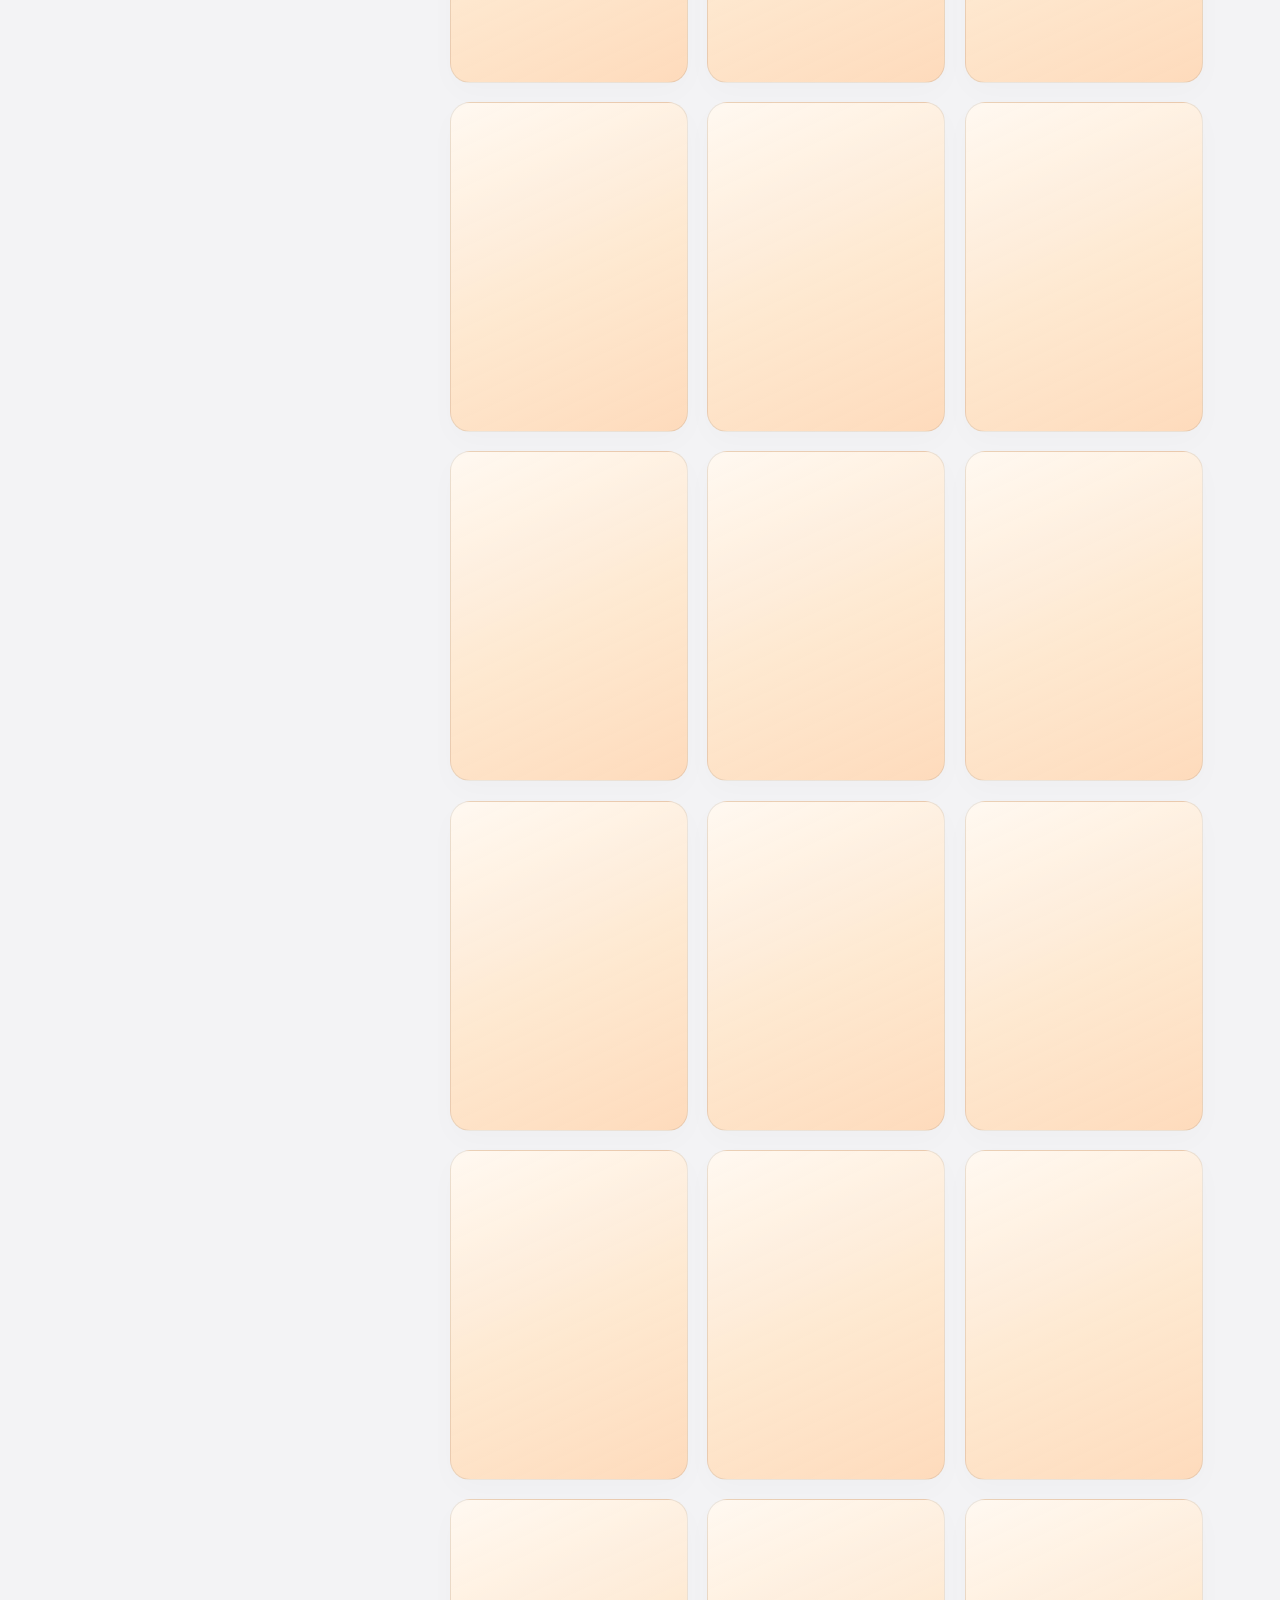
==== commit 5e264960: "Catalogo: produtos.js (global) no lugar de produtos.json (fetch) fetch nao funciona em file:// (dupl" ====
--- a/index.html
+++ b/index.html
@@ -150,6 +150,7 @@
 
     <script src="https://cdnjs.cloudflare.com/ajax/libs/gsap/3.12.5/gsap.min.js"></script>
 
+    <script src="produtos.js"></script>
     <script src="script.js"></script>
 </body>
 </html>
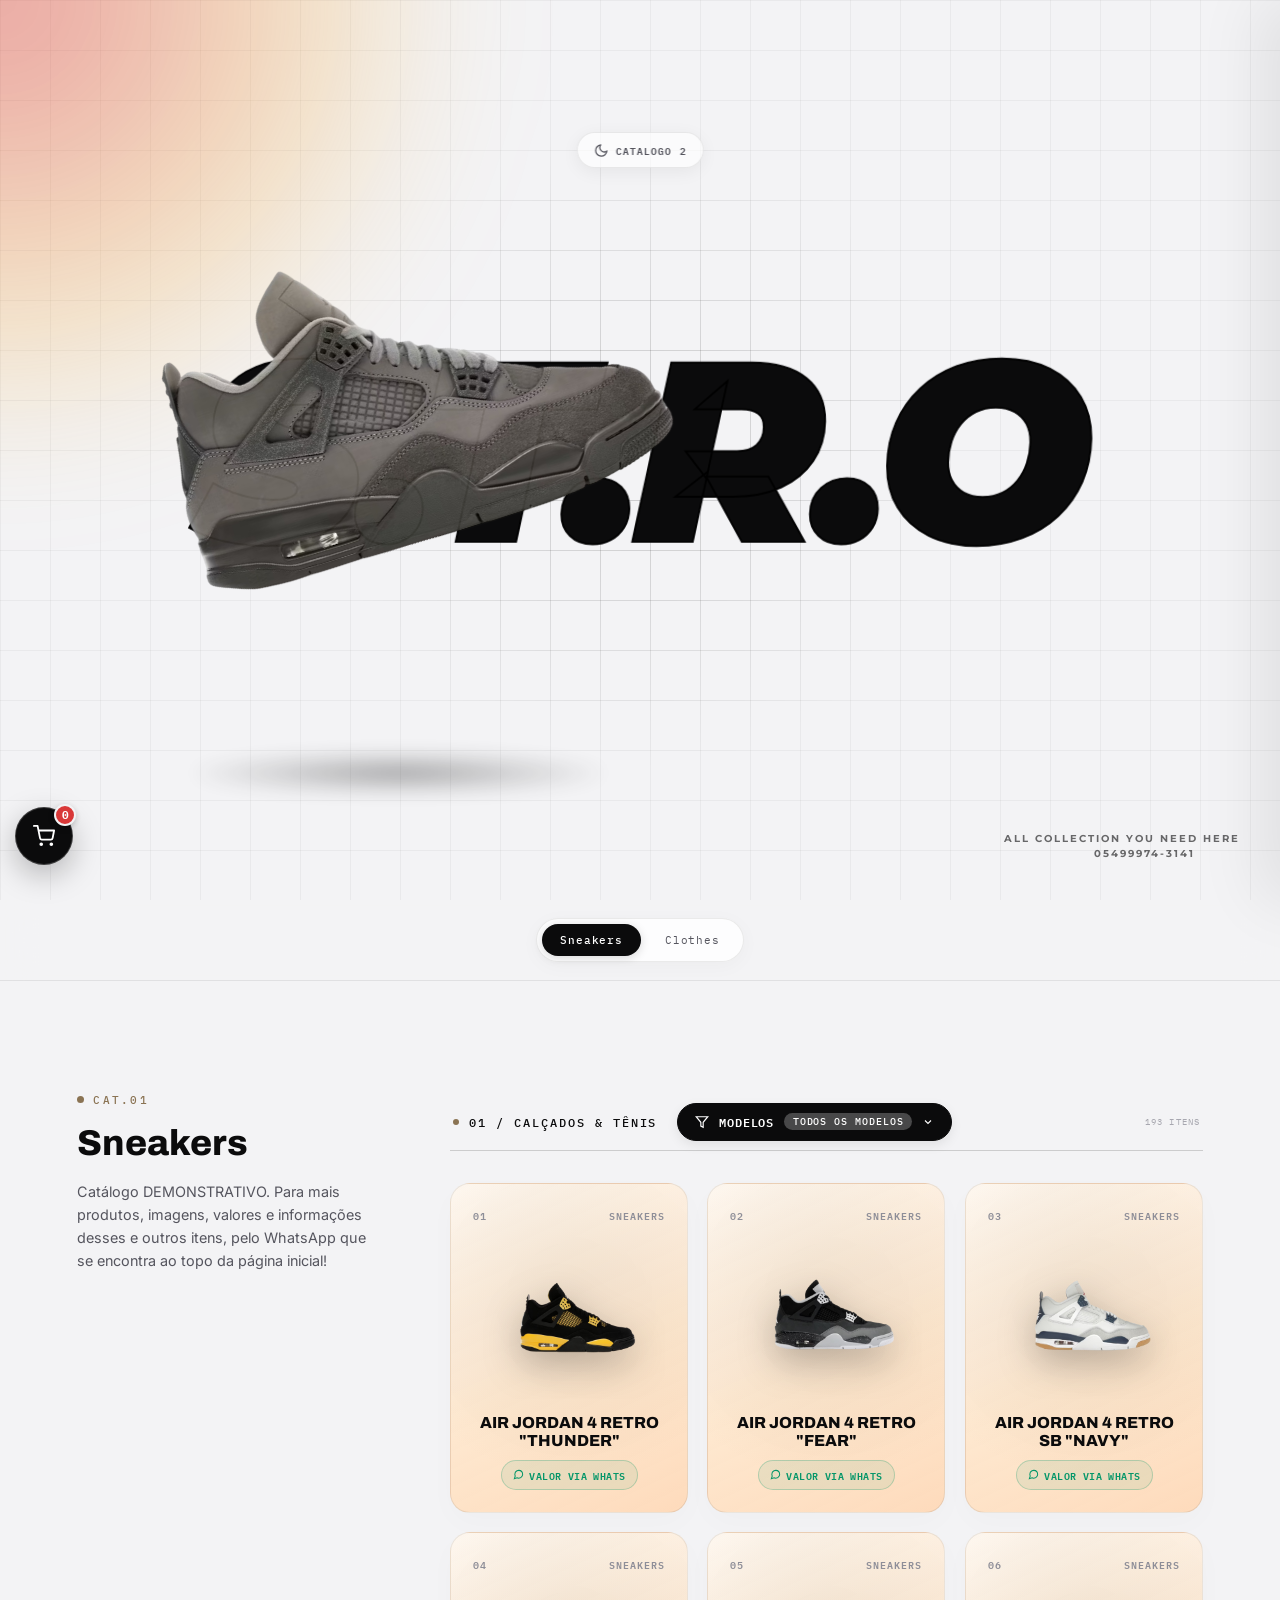
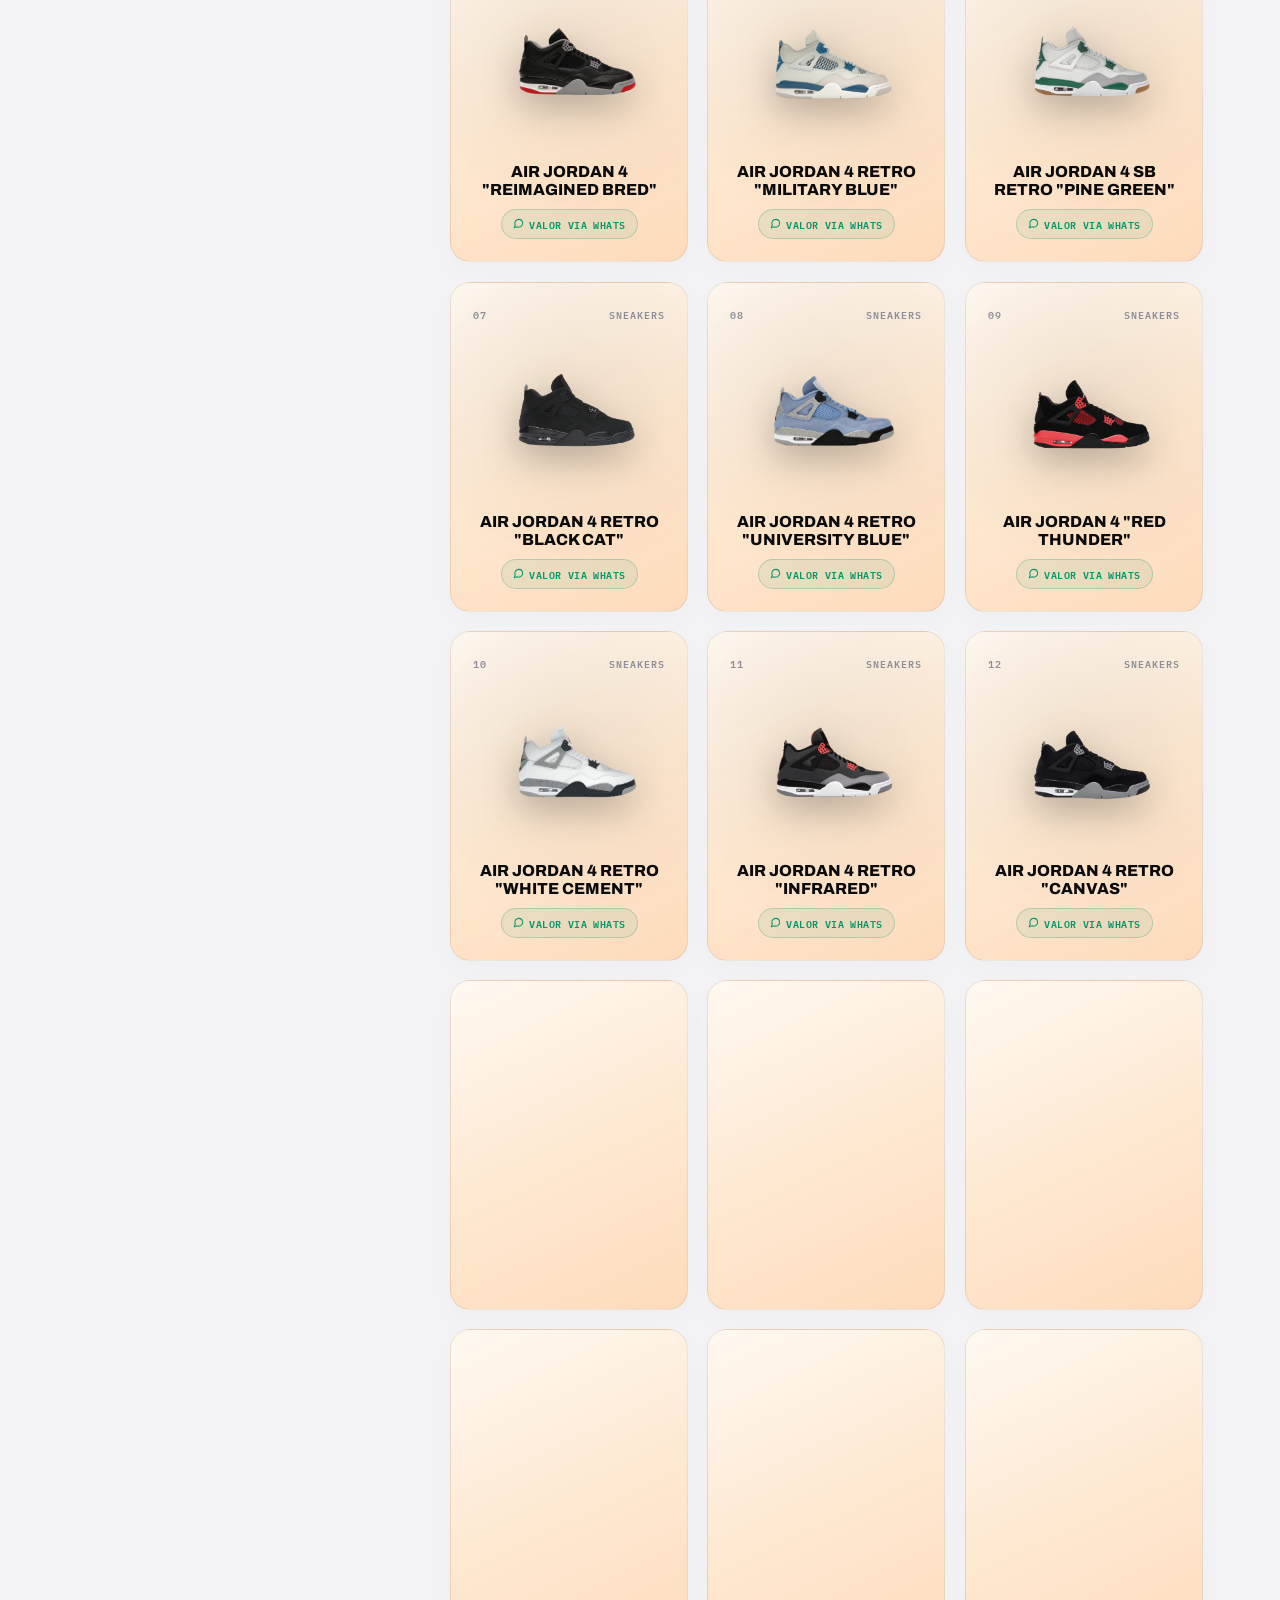
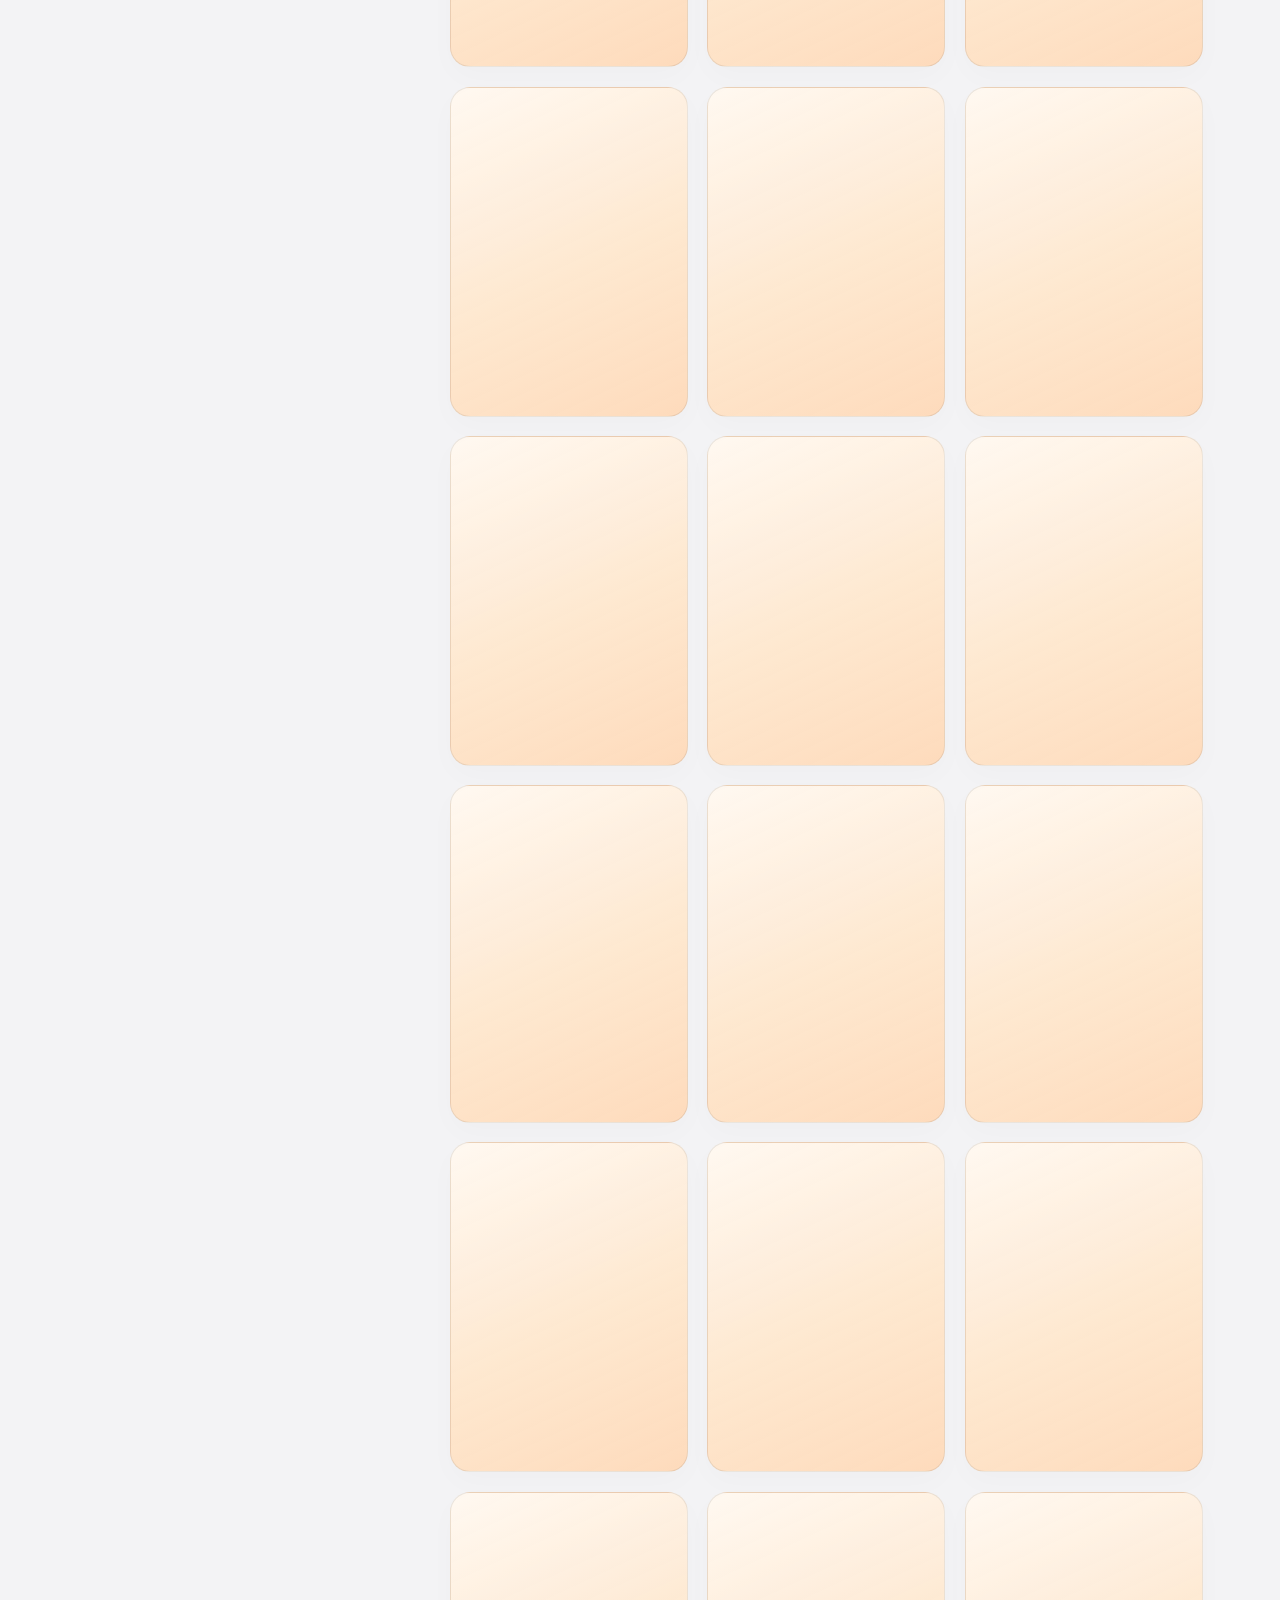
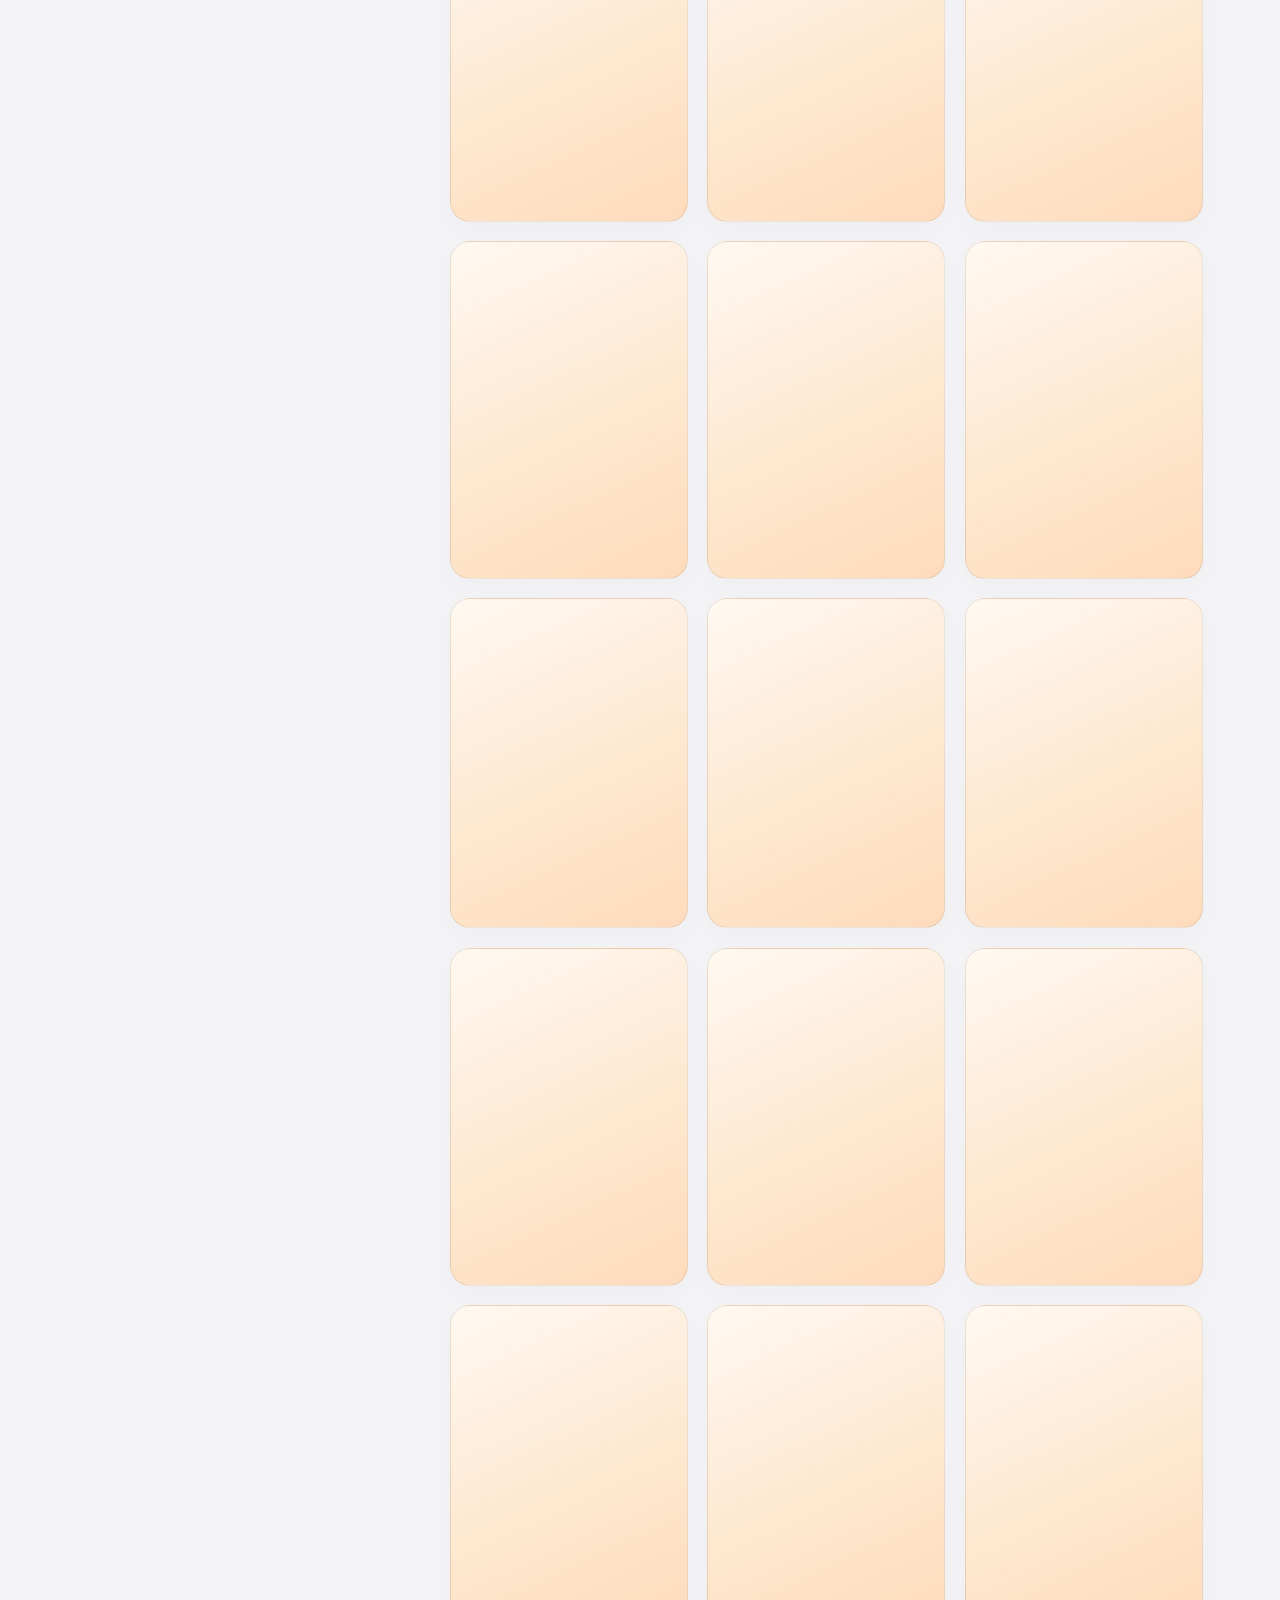
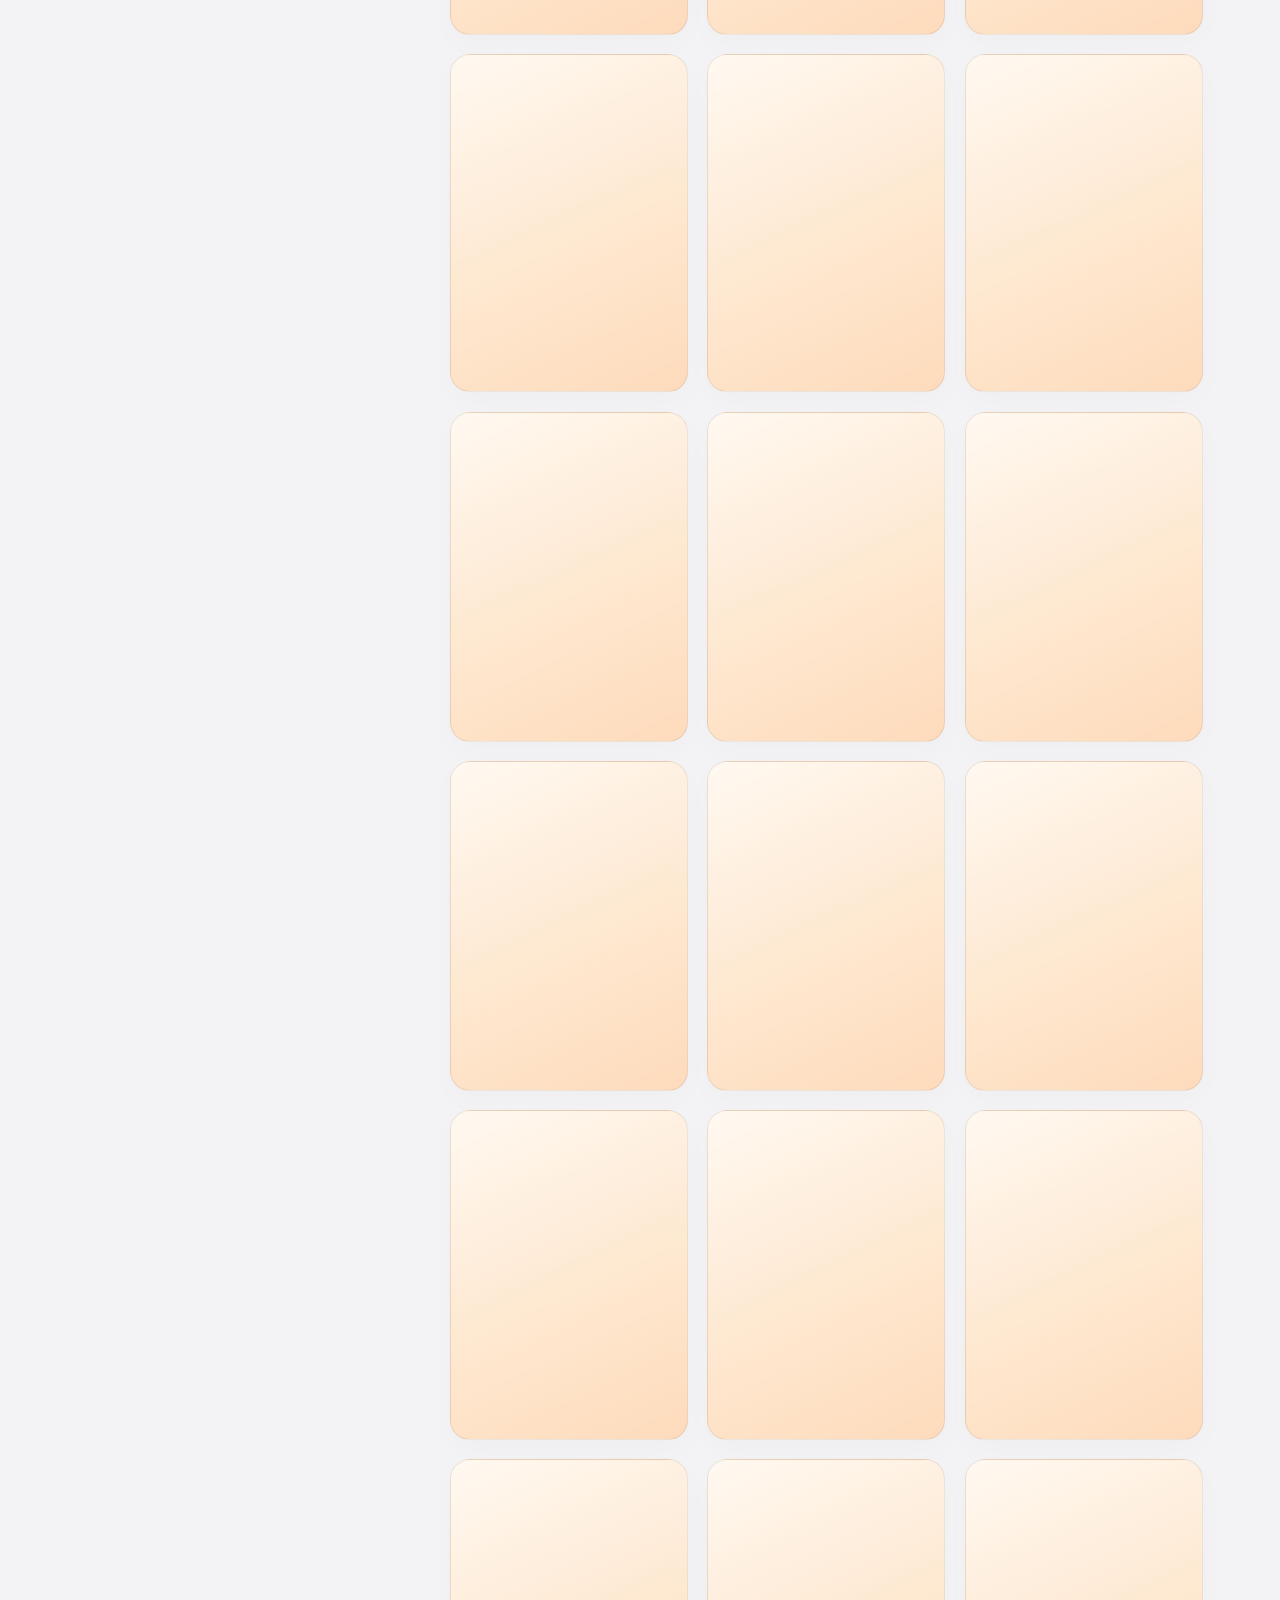
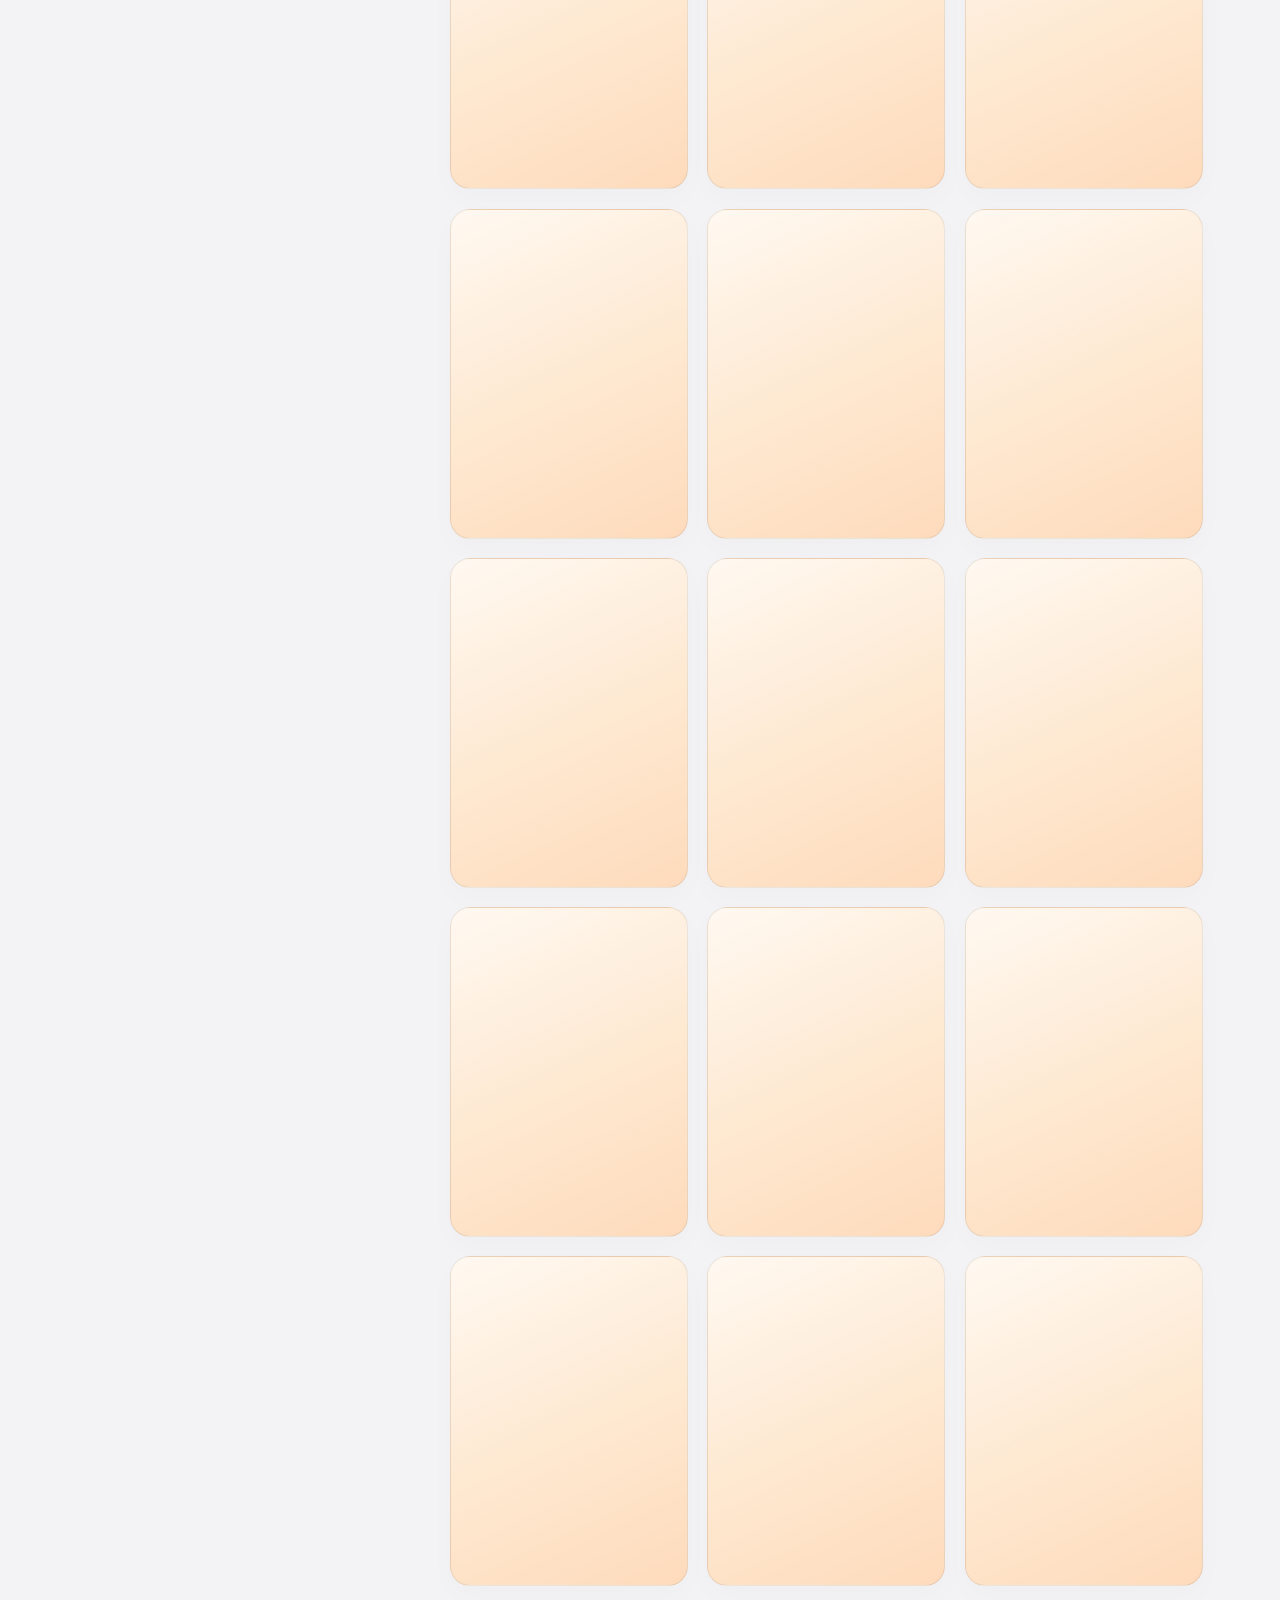
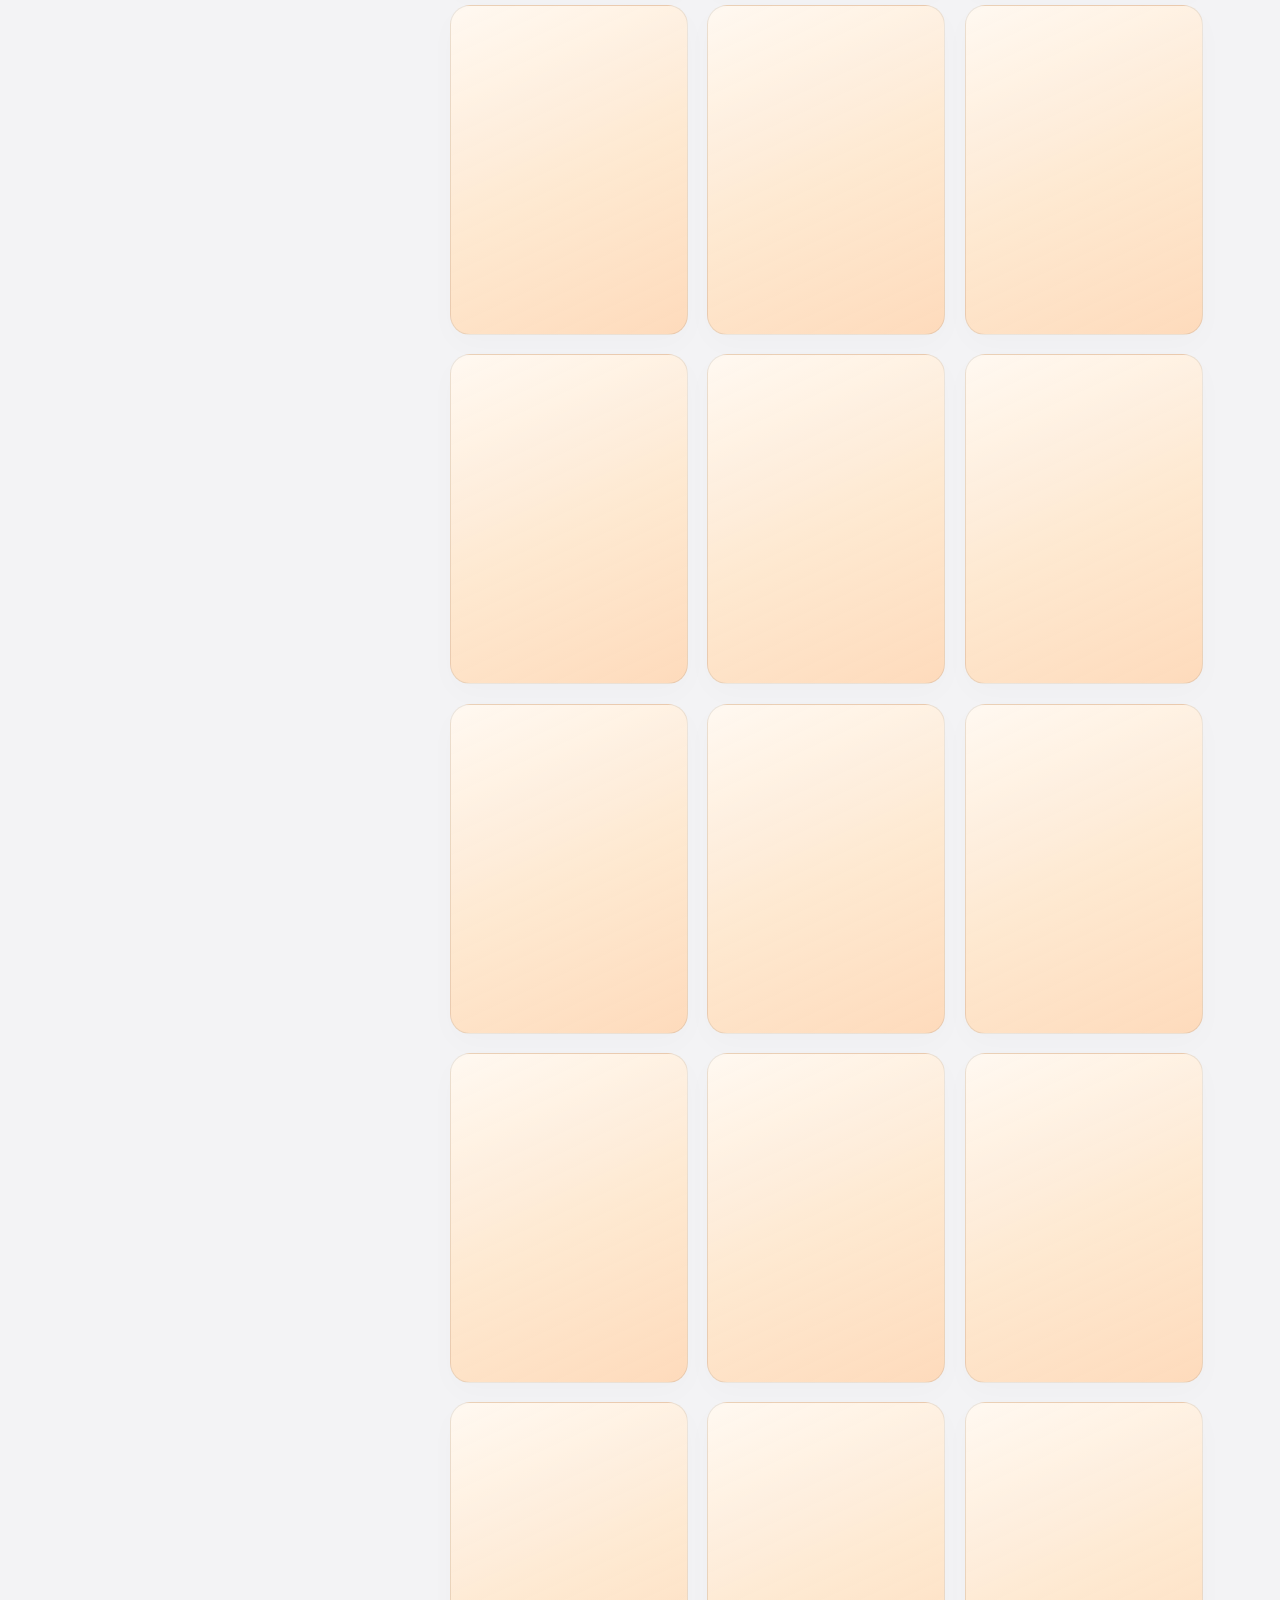
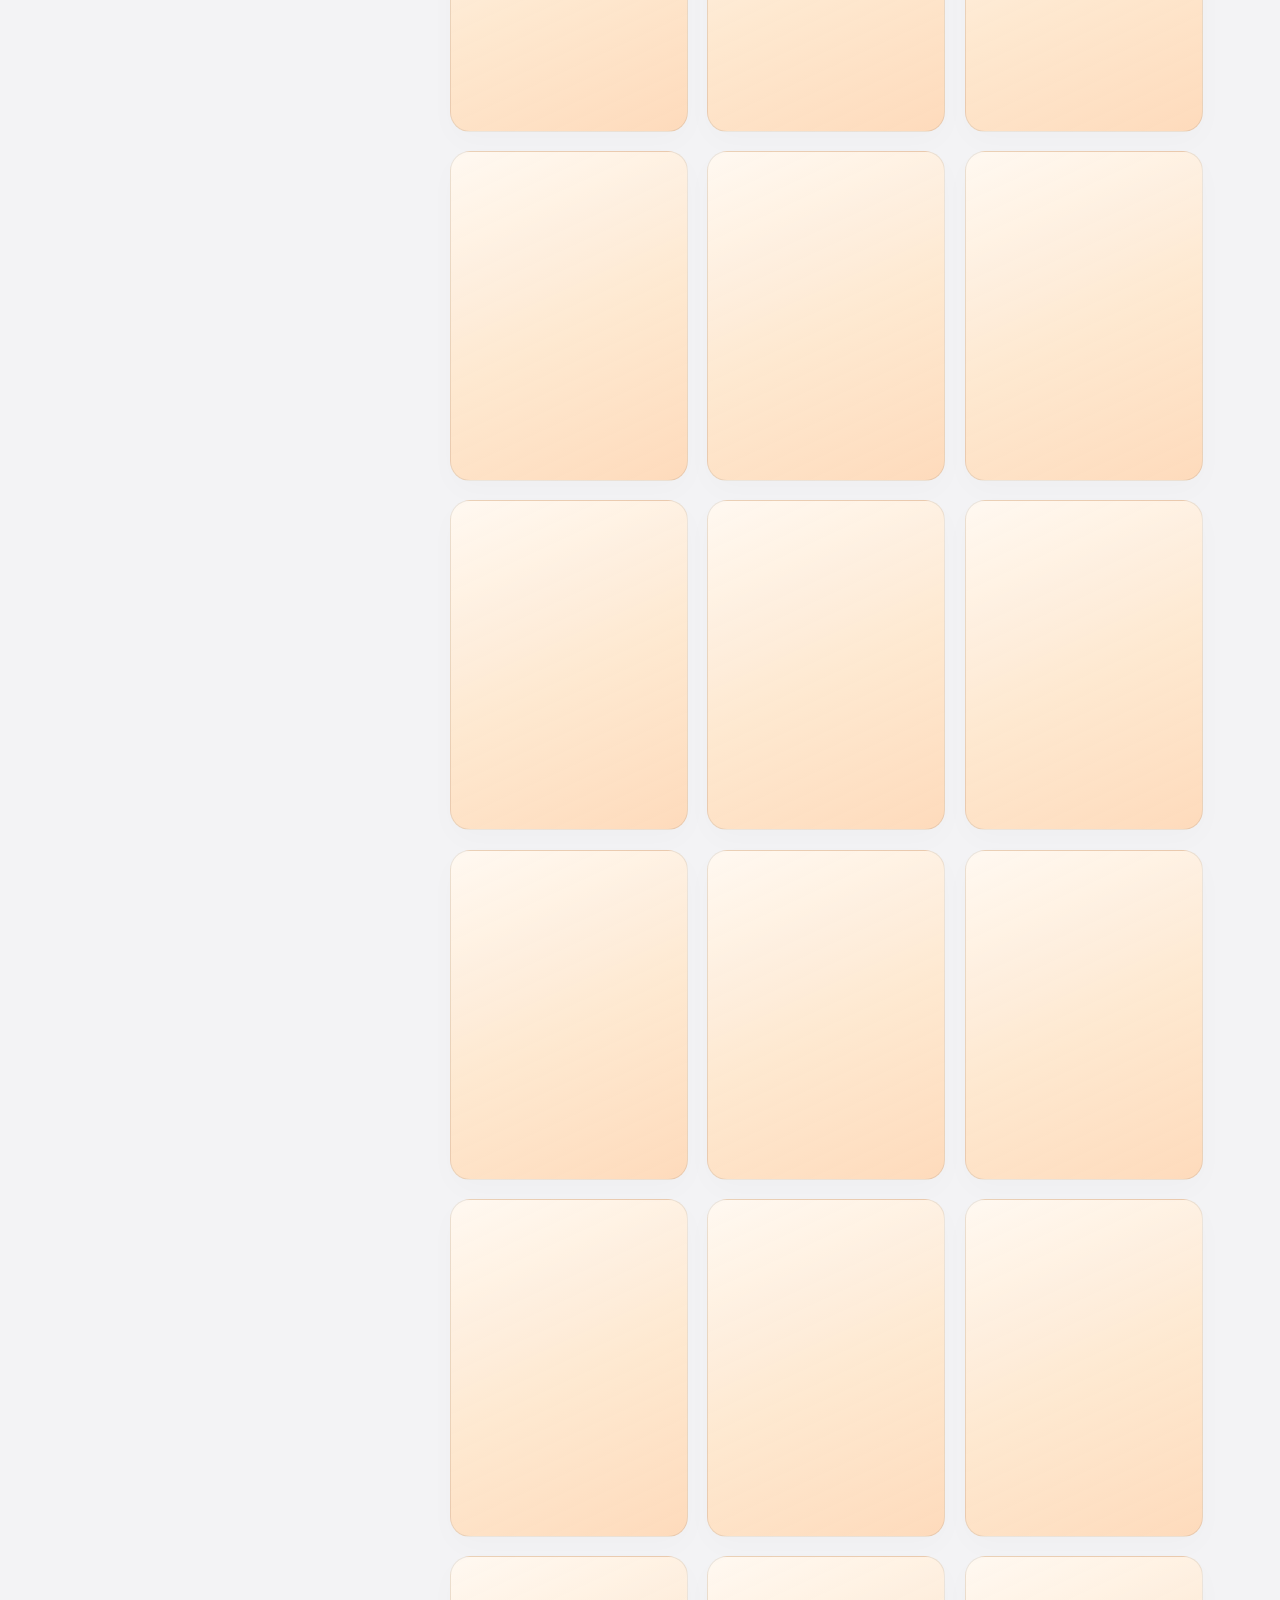
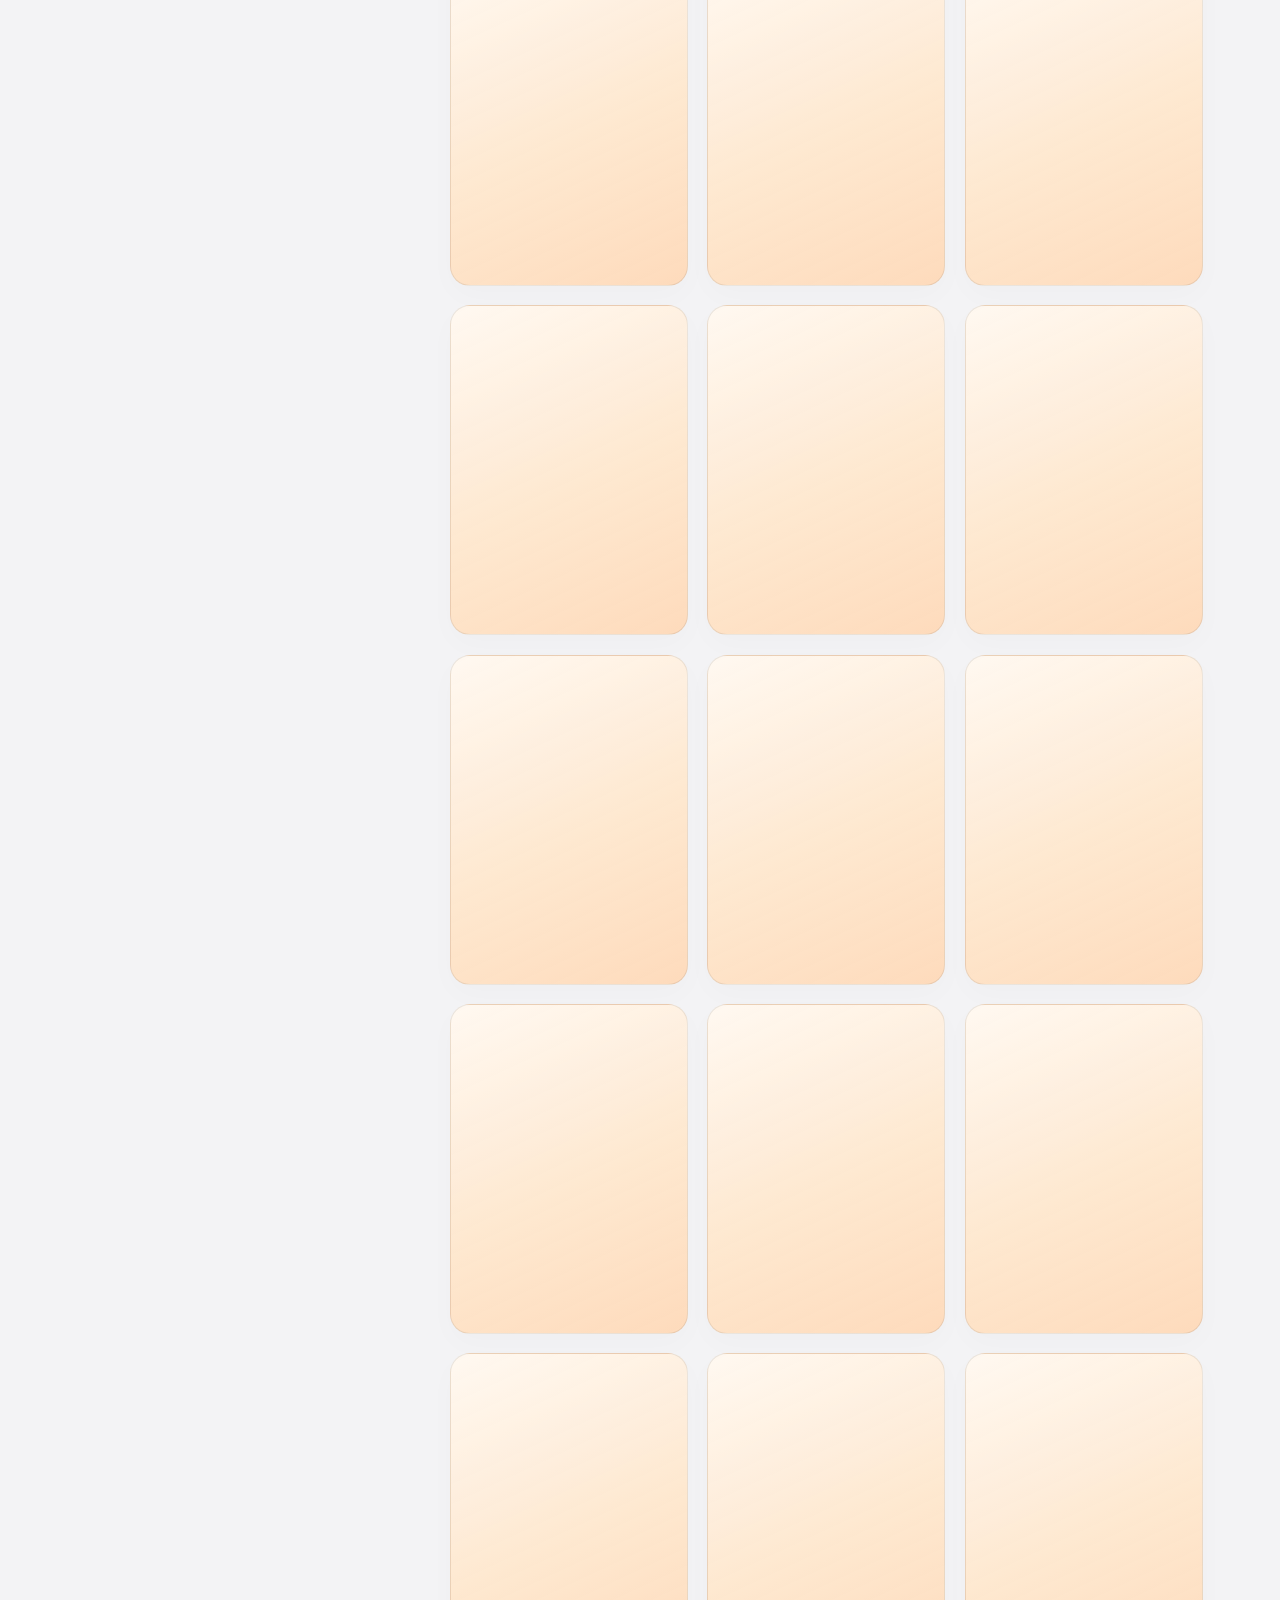
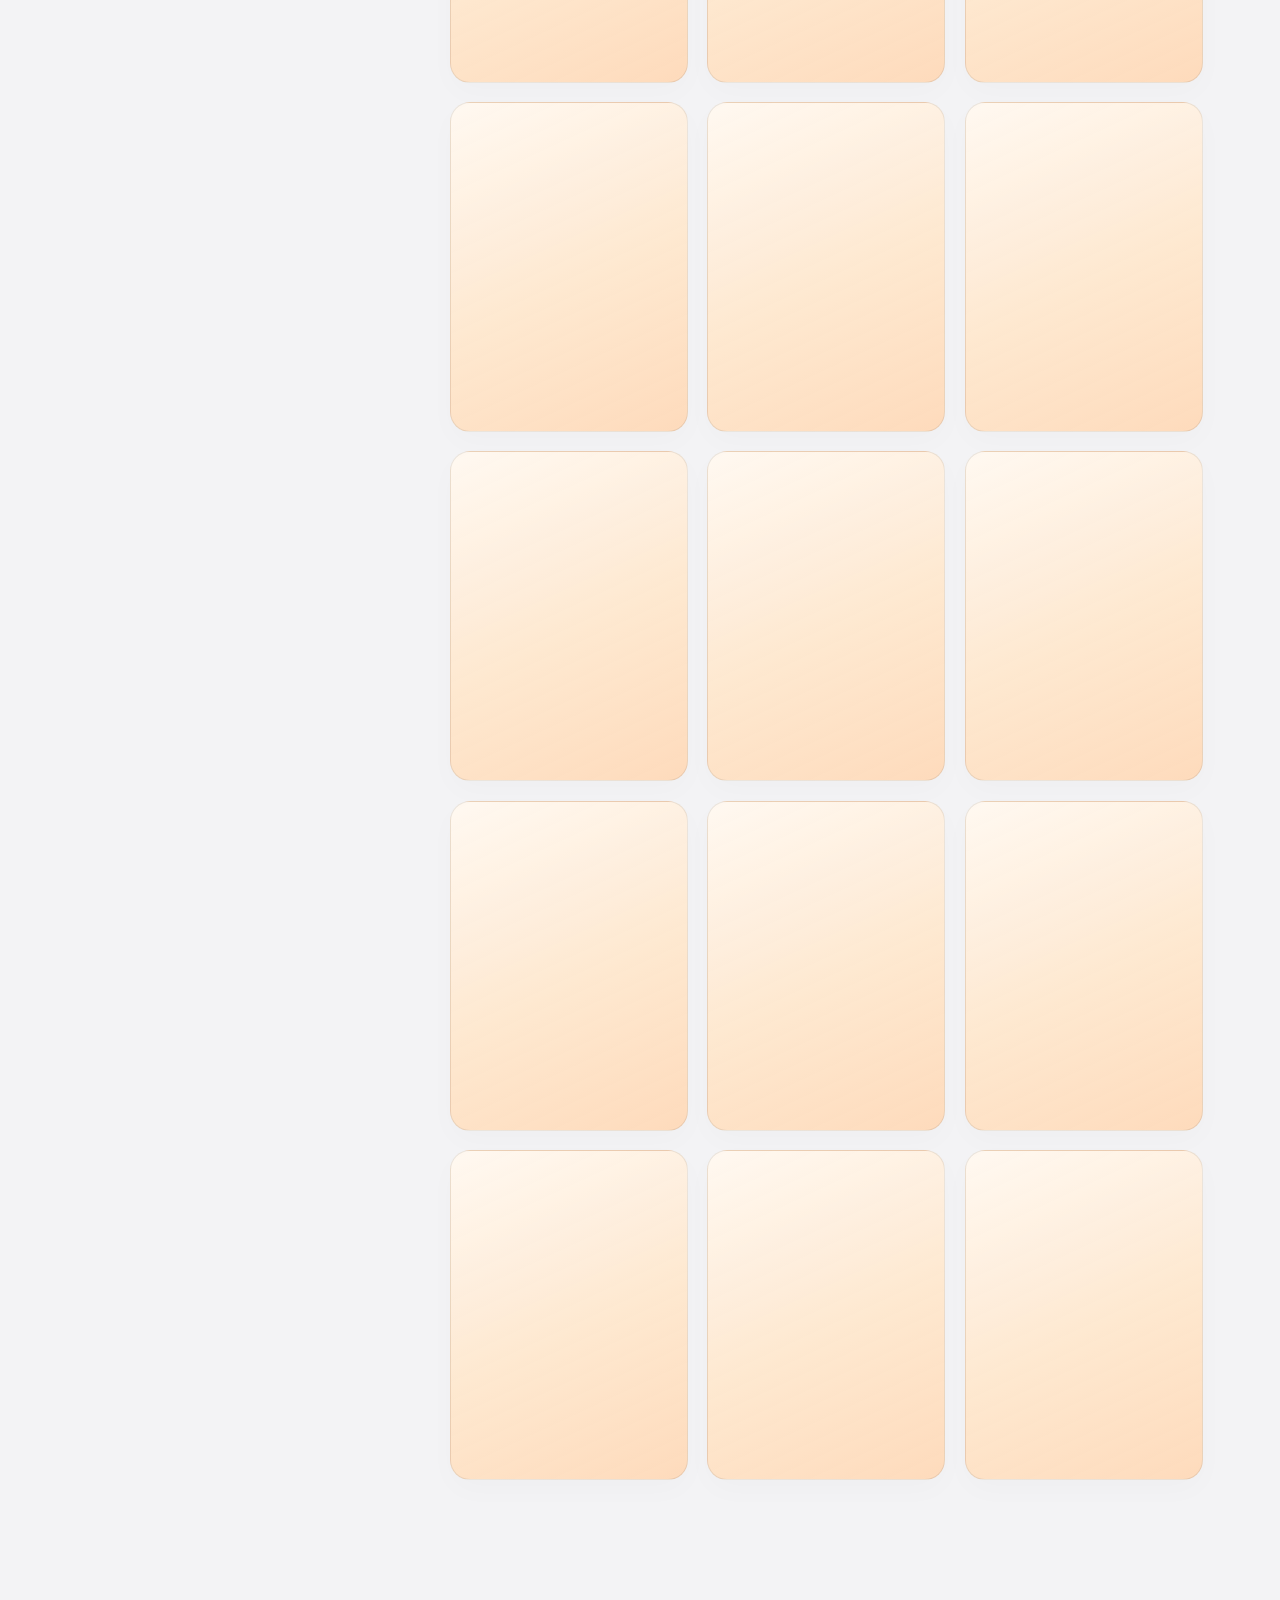
==== commit 00fd2002: "Unifica os dois catalogos num so html/css/js - script.js unico: nucleo (hero+preload, mouse, carrinh" ====
--- a/index.html
+++ b/index.html
@@ -1,5 +1,5 @@
 <!DOCTYPE html>
-<html lang="pt-BR">
+<html lang="pt-BR" data-catalog="claro">
 <head>
     <meta charset="UTF-8">
     <meta name="viewport" content="width=device-width, initial-scale=1.0">
@@ -20,7 +20,7 @@
 
     <!-- PÁGINA 1: HERO -->
     <section class="hero-page1">
-        <div class="badge-tl">BALE / 05499974-3141</div>
+        <div class="badge-tl">05499974-3141</div>
         <div class="badge-br">ALL COLLECTION YOU NEED HERE</div>
 
         <a href="escuro.html" class="theme-toggle-btn" id="themeToggleBtn" aria-label="Ativar modo escuro" title="Modo escuro">
@@ -31,7 +31,7 @@
         </a>
 
         <span class="hero-text text-solid">S.T.R.O</span>
-        <img id="heroSneaker" src="./Aj4teste-removebg-preview.png" alt="Jordan 4">
+        <img id="heroSneaker" src="./imagensPI/Aj4testeUP.png" alt="S.T.R.O">
         <!-- SOMBRA PROJETADA NO CHÃO -->
         <div class="hero-ground-shadow" id="heroShadow"></div>
         <span class="hero-text text-stroke">S.T.R.O</span>
--- a/style.css
+++ b/style.css
@@ -1195,4 +1195,487 @@
             .pv-modal { width: min(360px, 94vw); }
             .filter-pills { max-width: 92vw; }
             footer { padding: 3rem 6vw 2.5rem; }
-        }+        }
+
+/* =====================================================================
+   CATALOGO ESCURO  —  overrides gerados de style-escuro.css
+   Aplicam so quando <html data-catalog="escuro">. Nao tocam o claro.
+   ===================================================================== */
+
+html[data-catalog="escuro"] {
+  --bg-main: #0c0c0e;
+  --panel: #1a1a1d;
+  --panel-glass: rgba(26, 26, 29, 0.65);
+  --ink: #f5f5f7;
+  --ink-dim: #b4b4bc;
+  --ink-faint: #77777f;
+  --line: rgba(255, 255, 255, 0.09);
+  --line-strong: rgba(255, 255, 255, 0.18);
+  --auto: #5b9fd9;
+  --audio: #a08aff;
+  --apparel: #d4b483;
+  --hardware: #10b981;
+  --disp: 'Archivo', sans-serif;
+  --body: 'Inter', sans-serif;
+  --mono: 'IBM Plex Mono', monospace;
+  --ease-out: cubic-bezier(.16, 1, .3, 1);
+}
+
+html[data-catalog="escuro"] ::selection {
+  background: var(--ink);
+  color: #000;
+}
+
+html[data-catalog="escuro"] ::-webkit-scrollbar-thumb {
+  background: #3a3a40; border-radius: 6px;
+}
+
+html[data-catalog="escuro"] ::-webkit-scrollbar-thumb:hover {
+  background: #55555c;
+}
+
+html[data-catalog="escuro"] body::before {
+  content: '';
+  position: fixed;
+  top: 0;
+  left: 0;
+  width: 100%;
+  height: 100%;
+  background-image: 
+  linear-gradient(to right, rgba(255, 255, 255, 0.05) 1px, transparent 1px),
+  linear-gradient(to bottom, rgba(255, 255, 255, 0.05) 1px, transparent 1px);
+  background-size: 50px 50px;
+  pointer-events: none;
+  z-index: 0;
+}
+
+html[data-catalog="escuro"] body::after {
+  content: '';
+  position: fixed;
+  top: 0;
+  left: 0;
+  width: 100%;
+  height: 100%;
+  background-image: 
+  linear-gradient(to right, rgba(255, 255, 255, 0.16) 1px, transparent 1px),
+  linear-gradient(to bottom, rgba(255, 255, 255, 0.16) 1px, transparent 1px);
+  background-size: 50px 50px;
+  -webkit-mask-image: radial-gradient(320px circle at var(--mx, 50%) var(--my, 50%), black 0%, transparent 100%);
+  mask-image: radial-gradient(320px circle at var(--mx, 50%) var(--my, 50%), black 0%, transparent 100%);
+  pointer-events: none;
+  z-index: 0;
+}
+
+html[data-catalog="escuro"] .bg-glow {
+  position: fixed;
+  width: 850px;
+  height: 850px;
+  background: radial-gradient(circle, rgba(220, 38, 38, 0.32) 0%, rgba(245, 158, 11, 0.18) 50%, transparent 80%);
+  border-radius: 50%;
+  top: 0;
+  left: 0;
+  transform: translate3d(-425px, -425px, 0);
+  filter: blur(70px);
+  pointer-events: none;
+  z-index: 1;
+  will-change: transform;
+}
+
+html[data-catalog="escuro"] .theme-toggle-btn {
+  position: absolute;
+  top: calc(36% - 15vw);
+  left: 50%;
+  transform: translateX(-50%);
+  z-index: 5;
+  display: inline-flex;
+  align-items: center;
+  gap: 0.45rem;
+  padding: 0.5rem 1rem;
+  border-radius: 999px;
+  background: var(--panel-glass);
+  backdrop-filter: blur(12px);
+  -webkit-backdrop-filter: blur(12px);
+  border: 1px solid var(--line);
+  color: var(--ink-dim);
+  font-family: var(--mono);
+  font-size: 0.65rem;
+  letter-spacing: 0.1em;
+  font-weight: 600;
+  text-transform: uppercase;
+  box-shadow: 0 4px 18px rgba(0,0,0,0.35);
+  transition: color .3s, border-color .3s, transform .3s var(--ease-out), box-shadow .3s;
+  pointer-events: auto;
+}
+
+html[data-catalog="escuro"] .theme-toggle-btn:hover {
+  color: var(--ink);
+  border-color: var(--line-strong);
+  transform: translateX(-50%) translateY(-2px);
+  box-shadow: 0 8px 24px rgba(0,0,0,0.5);
+}
+
+@media (max-width: 860px) {
+  html[data-catalog="escuro"] .theme-toggle-btn { top: 32px; font-size: 0.6rem; padding: 0.45rem 0.85rem; }
+  html[data-catalog="escuro"] .theme-toggle-btn span { display: none; }
+}
+
+html[data-catalog="escuro"] .hero-title-wrap {
+  position: absolute;
+  inset: 0;
+  pointer-events: none;
+}
+
+html[data-catalog="escuro"] .hero-text {
+  /* --- CENTRALIZAÇÃO PERFEITA --- */
+  position: absolute;
+  top: 50%;
+  left: 50%;
+  transform: translate(calc(-50% + var(--px, 0px)), calc(-50% + var(--py, 0px))) skewX(-1deg); /* Centraliza exato no meio vertical e horizontal, com leve parallax */
+  /* --- TIPOGRAFIA CLEAN & ELEGANTE --- */
+  font-family: 'Montserrat', sans-serif;
+  font-size: 20vw;                   /* Ajustado para preencher a tela sem estourar */
+  font-weight: 900;
+  font-style: italic;
+  text-transform: uppercase;
+  letter-spacing: -0.04em;           /* Kern ajustado para visual mais profissional */
+  line-height: 0.9;
+  white-space: nowrap;               /* Impede quebra de linha */
+  user-select: none;
+  pointer-events: none;
+  /* --- EFEITO REALISTA COM AS FOTOS PASSANDO --- */
+  color: #fdfbfb00;
+  mix-blend-mode:normal;        /* Reage dinamicamente às imagens de fundo */
+  /* Suavização para renderização ultra nítida no navegador */
+  -webkit-font-smoothing: antialiased;
+  -moz-osx-font-smoothing: grayscale;
+  transition: transform .5s cubic-bezier(.16, 1, .3, 1);
+}
+
+html[data-catalog="escuro"] .hero-ground-shadow {
+  position: absolute;
+  bottom: 12vh;
+  left: 50%;
+  width: 38vw;
+  height: 38px;
+  background: radial-gradient(ellipse at center, rgba(0, 0, 0, 0.55) 0%, rgba(0, 0, 0, 0.28) 40%, rgba(0, 0, 0, 0) 75%);
+  border-radius: 50%;
+  z-index: 1;
+  pointer-events: none;
+  transform: translateX(-50%);
+  filter: blur(10px);
+  will-change: transform, opacity;
+}
+
+html[data-catalog="escuro"] .hero-text.text-stroke {
+  color: transparent;
+  -webkit-text-stroke: 1.5px rgba(245, 245, 247, 0.16);
+  z-index: 3;
+}
+
+html[data-catalog="escuro"] .filter-bar {
+  position: sticky; top: 0; z-index: 50;
+  display: flex; justify-content: center;
+  padding: 1.1rem 0;
+  background: rgba(12, 12, 14, 0.75);
+  backdrop-filter: blur(16px) saturate(140%);
+  -webkit-backdrop-filter: blur(16px) saturate(140%);
+  border-bottom: 1px solid var(--line);
+}
+
+html[data-catalog="escuro"] .filter-pills {
+  display: flex; gap: .4rem; padding: .35rem;
+  background: rgba(26, 26, 29, 0.8); border: 1px solid var(--line); border-radius: 999px;
+  box-shadow: 0 4px 20px rgba(0,0,0,0.15);
+}
+
+html[data-catalog="escuro"] .pill.active {
+  color: #0c0c0e; background: var(--ink); font-weight: 500; box-shadow: 0 2px 10px rgba(0,0,0,0.35);
+}
+
+html[data-catalog="escuro"] .cat-code::before {
+  content: ''; width: 7px; height: 7px; border-radius: 50%; background: var(--accent, #fff);
+}
+
+html[data-catalog="escuro"] .card {
+  position: relative; border-radius: 20px; overflow: hidden;
+  background: rgba(26, 26, 29, 0.88);
+  border: 1px solid var(--line);
+  min-height: 330px;
+  padding: 1.4rem;
+  display: flex; flex-direction: column; justify-content: space-between;
+  cursor: pointer;
+  box-shadow: 0 10px 30px rgba(0,0,0,0.02);
+  transition: border-color .35s, transform .35s var(--ease-out), box-shadow .35s, opacity .6s var(--ease-out);
+  will-change: transform;
+  content-visibility: auto;
+  contain-intrinsic-size: 330px;
+  opacity: 0;
+  transform: translateY(24px);
+}
+
+html[data-catalog="escuro"] .card:hover .whats-val-btn {
+  background: #25d366;
+  color: #0c0c0e;
+  border-color: #25d366;
+  box-shadow: 0 2px 8px rgba(37, 211, 102, 0.3);
+}
+
+html[data-catalog="escuro"] .hover-hint {
+  position: fixed;
+  top: 0; left: 0;
+  z-index: 40;
+  transform: translate3d(-9999px, -9999px, 0);
+  background: var(--ink);
+  color: var(--bg-main);
+  font-family: var(--mono);
+  font-size: .65rem;
+  letter-spacing: .08em;
+  font-weight: 600;
+  padding: .45rem .85rem;
+  border-radius: 999px;
+  pointer-events: none;
+  white-space: nowrap;
+  opacity: 0;
+  transition: opacity .2s ease;
+  box-shadow: 0 6px 18px rgba(0,0,0,0.4);
+}
+
+@media (hover: none) {
+  html[data-catalog="escuro"] .hover-hint { display: none; }
+}
+
+html[data-catalog="escuro"] .model-dropdown-btn {
+  font-family: var(--mono);
+  font-size: 0.72rem;
+  letter-spacing: 0.08em;
+  padding: 0.5rem 1.1rem;
+  border-radius: 999px;
+  border: 1px solid var(--ink);
+  background: var(--ink);
+  color: #0c0c0e;
+  cursor: pointer;
+  display: flex;
+  align-items: center;
+  gap: 0.6rem;
+  font-weight: 600;
+  transition: all 0.25s ease;
+  box-shadow: 0 4px 12px rgba(0,0,0,0.25);
+}
+
+html[data-catalog="escuro"] .model-dropdown-btn:hover {
+  background: #ffffff;
+  transform: translateY(-1px);
+}
+
+html[data-catalog="escuro"] .active-model-tag {
+  font-size: 0.62rem;
+  background: rgba(0, 0, 0, 0.15);
+  padding: 0.15rem 0.55rem;
+  border-radius: 999px;
+  text-transform: uppercase;
+  font-weight: 500;
+}
+
+html[data-catalog="escuro"] .model-dropdown-menu {
+  position: absolute;
+  top: calc(100% + 0.5rem);
+  left: 0;
+  width: 230px;
+  max-height: 320px;
+  overflow-y: auto;
+  background: rgba(26, 26, 29, 0.97);
+  backdrop-filter: blur(18px);
+  -webkit-backdrop-filter: blur(18px);
+  border: 1px solid var(--line-strong);
+  border-radius: 14px;
+  padding: 0.4rem;
+  box-shadow: 0 12px 36px rgba(0,0,0,0.12);
+  z-index: 60;
+  display: none;
+  flex-direction: column;
+  gap: 0.2rem;
+}
+
+html[data-catalog="escuro"] .cat-section.is-dev::after {
+  content: '🔒 SEÇÃO EM DESENVOLVIMENTO — ACESSO RESTRITO';
+  position: absolute;
+  right: 6vw;
+  top: 50%;
+  transform: translateY(-50%);
+  width: calc(66% - 2vw);
+  height: 65%;
+  display: flex;
+  align-items: center;
+  justify-content: center;
+  background: rgba(12, 12, 14, 0.55);
+  backdrop-filter: blur(6px);
+  -webkit-backdrop-filter: blur(6px);
+  border: 1px dashed rgba(255, 255, 255, 0.2);
+  border-radius: 20px;
+  font-family: var(--mono);
+  font-size: 0.8rem;
+  letter-spacing: 0.22em;
+  color: var(--ink);
+  font-weight: 700;
+  text-transform: uppercase;
+  z-index: 10;
+  pointer-events: none;
+  box-shadow: 0 10px 40px rgba(0,0,0,0.03);
+}
+
+html[data-catalog="escuro"] .drawer {
+  position: fixed; top: 0; right: 0; height: 100vh; width: min(460px, 92vw);
+  background: #17171a; border-left: 1px solid var(--line); z-index: 90;
+  transform: translateX(100%); transition: transform .55s var(--ease-out);
+  display: flex; flex-direction: column; color: var(--ink);
+  box-shadow: -20px 0 60px rgba(0,0,0,0.4);
+}
+
+html[data-catalog="escuro"] .drawer-close:hover {
+  border-color: var(--ink); color: var(--ink); background: rgba(255,255,255,0.06);
+}
+
+html[data-catalog="escuro"] .drawer-code {
+  font-family: var(--mono); font-size: .68rem; letter-spacing: .14em; color: var(--ink-faint); font-weight: 500;
+}
+
+html[data-catalog="escuro"] .drawer-canvas-wrap {
+  height: 260px; position: relative; border-bottom: 1px solid var(--line);
+  background: radial-gradient(circle at 50% 40%, #232326, #0c0c0e 80%);
+  display: flex; align-items: center; justify-content: center; overflow: hidden;
+}
+
+html[data-catalog="escuro"] .drawer-body {
+  padding: 1.7rem 1.6rem 2.4rem; overflow-y: auto; flex: 1;
+  opacity: 0; transform: translateY(10px);
+  transition: opacity .45s .15s ease, transform .45s .15s var(--ease-out);
+}
+
+html[data-catalog="escuro"] .drawer.open .drawer-body {
+  opacity: 1; transform: translateY(0);
+}
+
+html[data-catalog="escuro"] .drawer-title {
+  font-family: var(--disp); font-weight: 800; font-size: 1.7rem; margin-bottom: .4rem; line-height: 1.05;
+}
+
+html[data-catalog="escuro"] .spec-table {
+  width: 100%; border-collapse: collapse; margin-bottom: 1.8rem;
+}
+
+html[data-catalog="escuro"] .spec-table tr {
+  border-top: 1px solid var(--line);
+}
+
+html[data-catalog="escuro"] .spec-table td {
+  padding: .65rem 0; font-family: var(--mono); font-size: .78rem;
+}
+
+html[data-catalog="escuro"] .spec-table td:first-child {
+  color: var(--ink-faint); width: 42%;
+}
+
+html[data-catalog="escuro"] .spec-table td:last-child {
+  color: var(--ink); text-align: right; font-weight: 500;
+}
+
+html[data-catalog="escuro"] .drawer-cta {
+  width: 100%; padding: 1rem; border-radius: 10px; background: var(--ink); color: #0c0c0e;
+  font-family: var(--mono); font-size: .78rem; letter-spacing: .1em; font-weight: 500;
+  text-transform: uppercase; transition: opacity .3s, transform .2s, background-color .3s;
+}
+
+html[data-catalog="escuro"] .cart-floating-btn {
+  position: fixed;
+  bottom: 35px;
+  left: 15px;
+  width: 58px;
+  height: 58px;
+  border-radius: 50%;
+  background: var(--ink);
+  color: #0c0c0e;
+  border: 1px solid rgba(255, 255, 255, 0.2);
+  display: flex;
+  align-items: center;
+  justify-content: center;
+  box-shadow: 0 10px 30px rgba(0, 0, 0, 0.45);
+  z-index: 75;
+  cursor: pointer;
+  transition: transform 0.3s var(--ease-out), background-color 0.3s, box-shadow 0.3s, opacity 0.25s;
+}
+
+html[data-catalog="escuro"] .cart-floating-btn:hover {
+  transform: scale(1.08) translateY(-2px);
+  box-shadow: 0 14px 36px rgba(0, 0, 0, 0.55);
+  background: #ffffff;
+}
+
+html[data-catalog="escuro"] .cart-item-controls {
+  display: flex;
+  align-items: center;
+  gap: 0.4rem;
+  background: #232326;
+  border: 1px solid var(--line);
+  border-radius: 6px;
+  padding: 0.2rem 0.4rem;
+}
+
+html[data-catalog="escuro"] .qty-btn:hover {
+  background: rgba(255,255,255,0.08);
+}
+
+html[data-catalog="escuro"] .cart-footer {
+  padding: 1.4rem 1.6rem;
+  border-top: 1px solid var(--line);
+  background: #17171a;
+  display: flex;
+  flex-direction: column;
+  gap: 1rem;
+}
+
+html[data-catalog="escuro"] .cart-checkout-btn:disabled {
+  background: #3a3a40;
+  color: #77777f;
+  box-shadow: none;
+  cursor: not-allowed;
+  transform: none;
+}
+
+html[data-catalog="escuro"] footer::before {
+  content: '';
+  position: absolute;
+  bottom: -140px; left: 50%;
+  width: 640px; height: 320px;
+  transform: translateX(-50%);
+  background: radial-gradient(circle, rgba(220, 38, 38, 0.22) 0%, rgba(245, 158, 11, 0.14) 50%, transparent 75%);
+  filter: blur(60px);
+  pointer-events: none;
+  z-index: -1;
+}
+
+@media (max-width: 1100px) {
+  html[data-catalog="escuro"] .cat-scroll-list { grid-template-columns: repeat(2, 1fr); }
+  html[data-catalog="escuro"] .cat-section.is-dev::after { width: calc(66% - 1vw); font-size: 0.7rem; }
+}
+
+@media (max-width: 860px) {
+  html[data-catalog="escuro"] .cat-section { flex-direction: column; padding-top: 4rem; }
+  html[data-catalog="escuro"] .cat-pin { flex: none; position: static !important; width: 100%; }
+  html[data-catalog="escuro"] .cat-scroll-list { grid-template-columns: 1fr 1fr; width: 100%; }
+  html[data-catalog="escuro"] .cat-section.is-dev::after { right: 6vw; left: 6vw; top: auto; bottom: 5vw; transform: none; width: calc(100% - 12vw); height: 50%; }
+  html[data-catalog="escuro"] .cart-floating-btn { bottom: 20px; right: 20px; }
+}
+
+@media (max-width: 520px) {
+  html[data-catalog="escuro"] .cat-scroll-list { grid-template-columns: 1fr; }
+  html[data-catalog="escuro"] .filter-pills { overflow-x: auto; max-width: 88vw; }
+}
+
+/* --- pv-modal no tema escuro --- */
+html[data-catalog="escuro"] .pv-modal { background: #17171a; box-shadow: 0 30px 80px rgba(0,0,0,.6); }
+html[data-catalog="escuro"] .pv-close { background: rgba(35,35,38,.92); }
+html[data-catalog="escuro"] .pv-close:hover { background: #232326; }
+html[data-catalog="escuro"] .pv-media { background: radial-gradient(circle at 50% 40%, #232326, #0c0c0e 80%); }
+html[data-catalog="escuro"] .pv-stage::after { background: radial-gradient(ellipse at center, rgba(160,138,255,.35) 0%, rgba(160,138,255,.14) 55%, transparent 80%); }
+html[data-catalog="escuro"] .spec-card { background: linear-gradient(155deg, rgba(255,255,255,0.03), rgba(255,255,255,0)); }
+
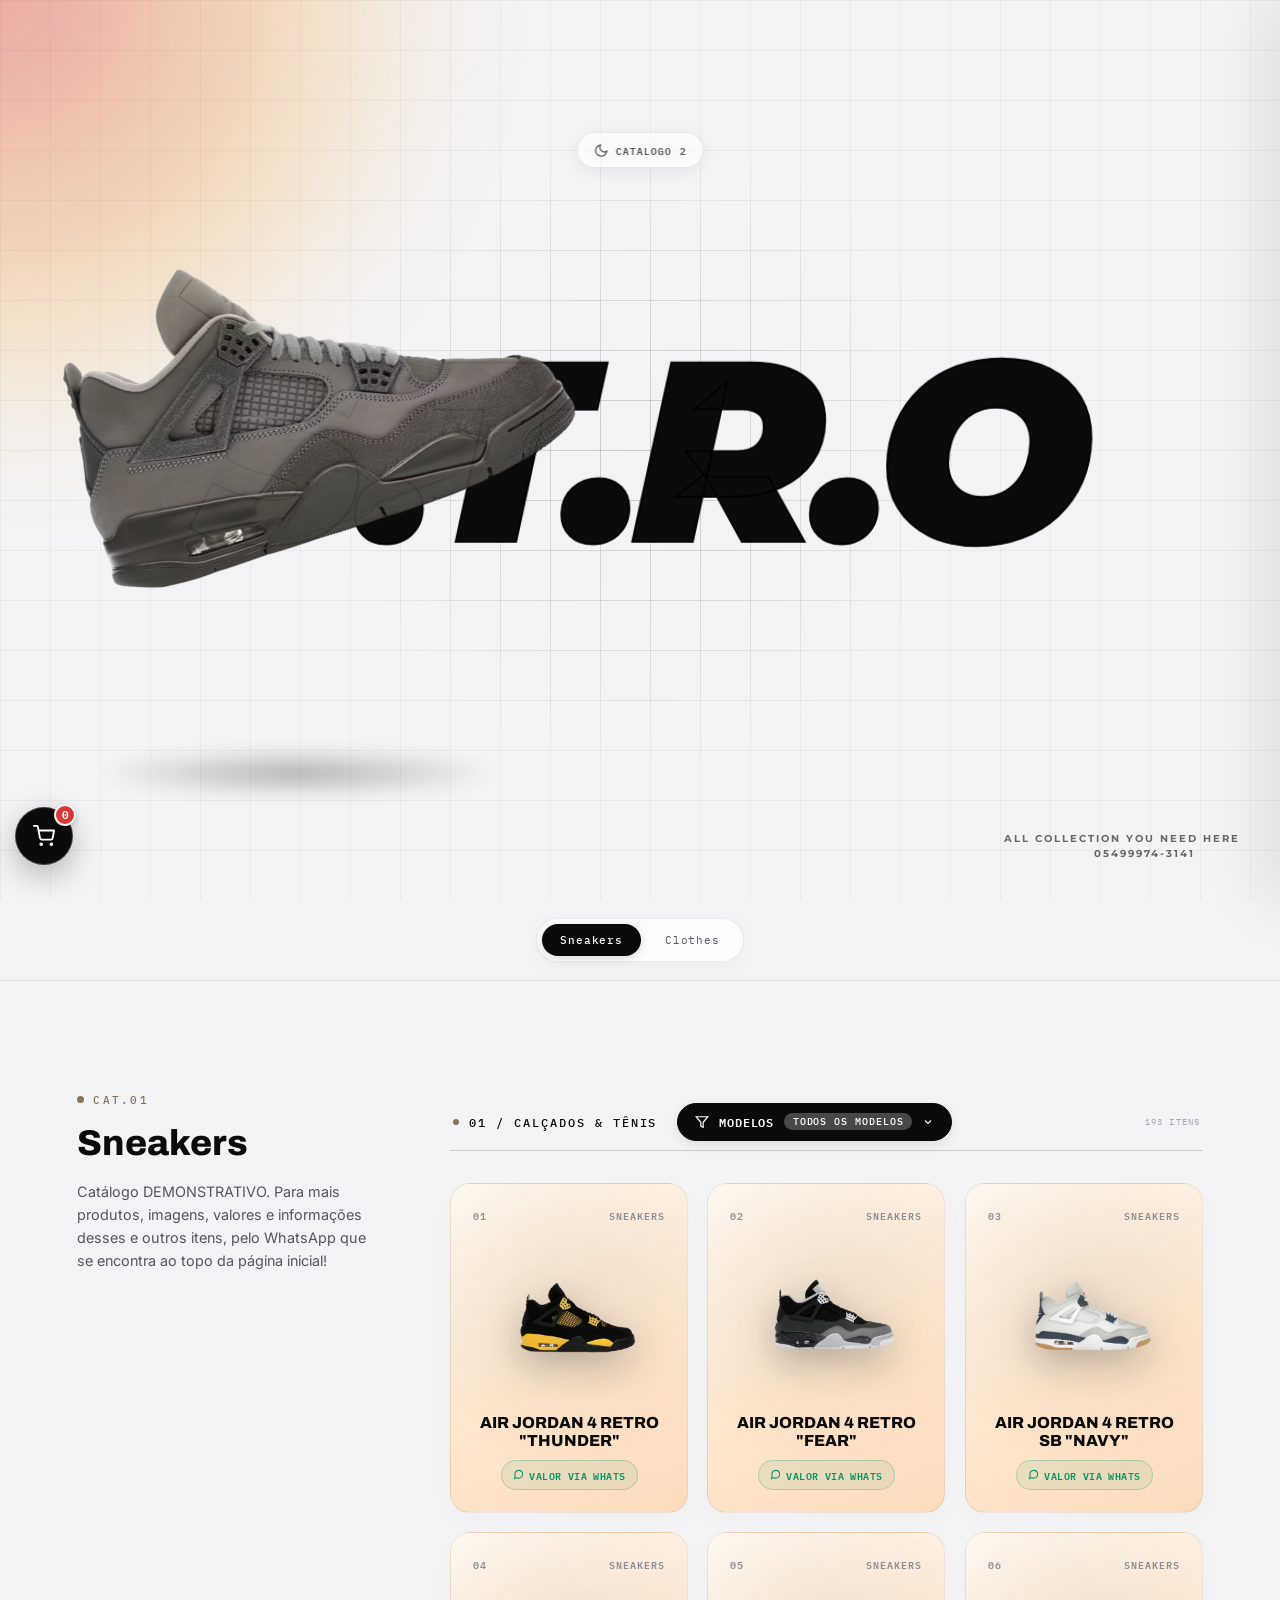
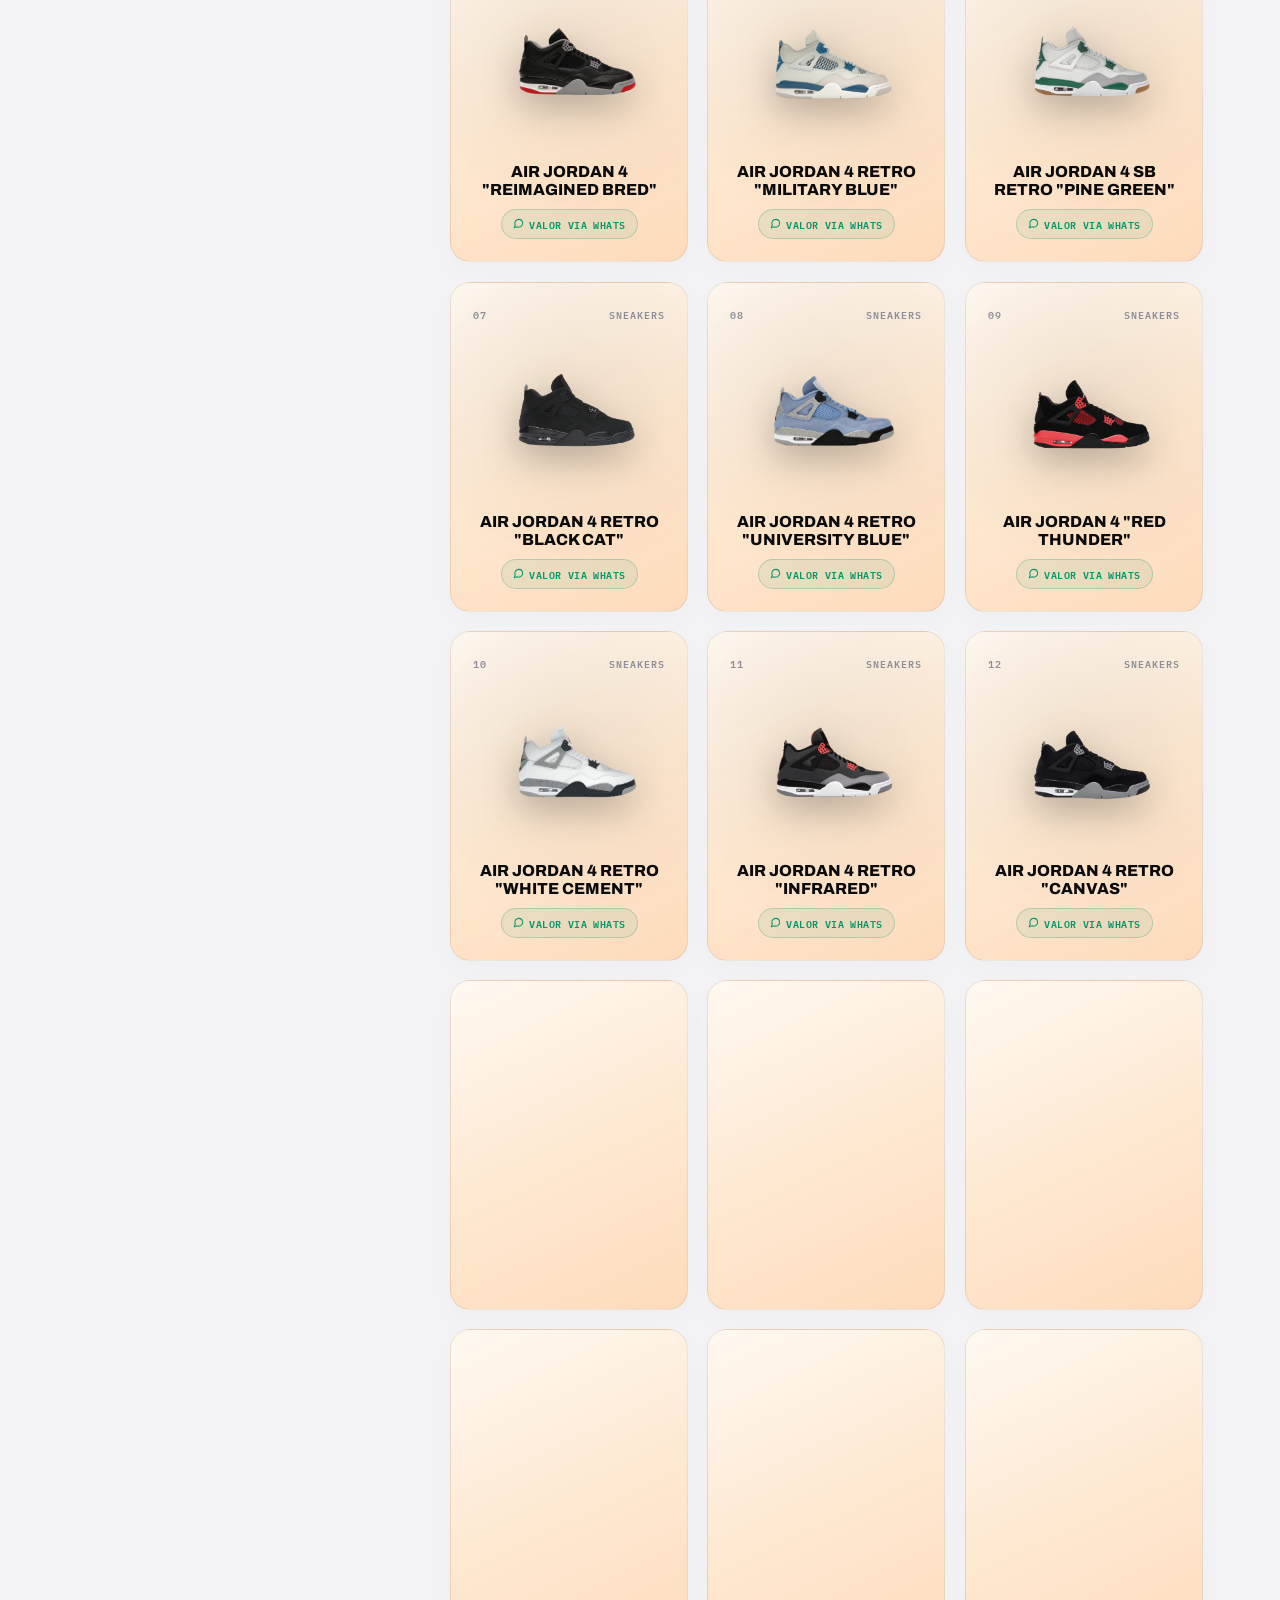
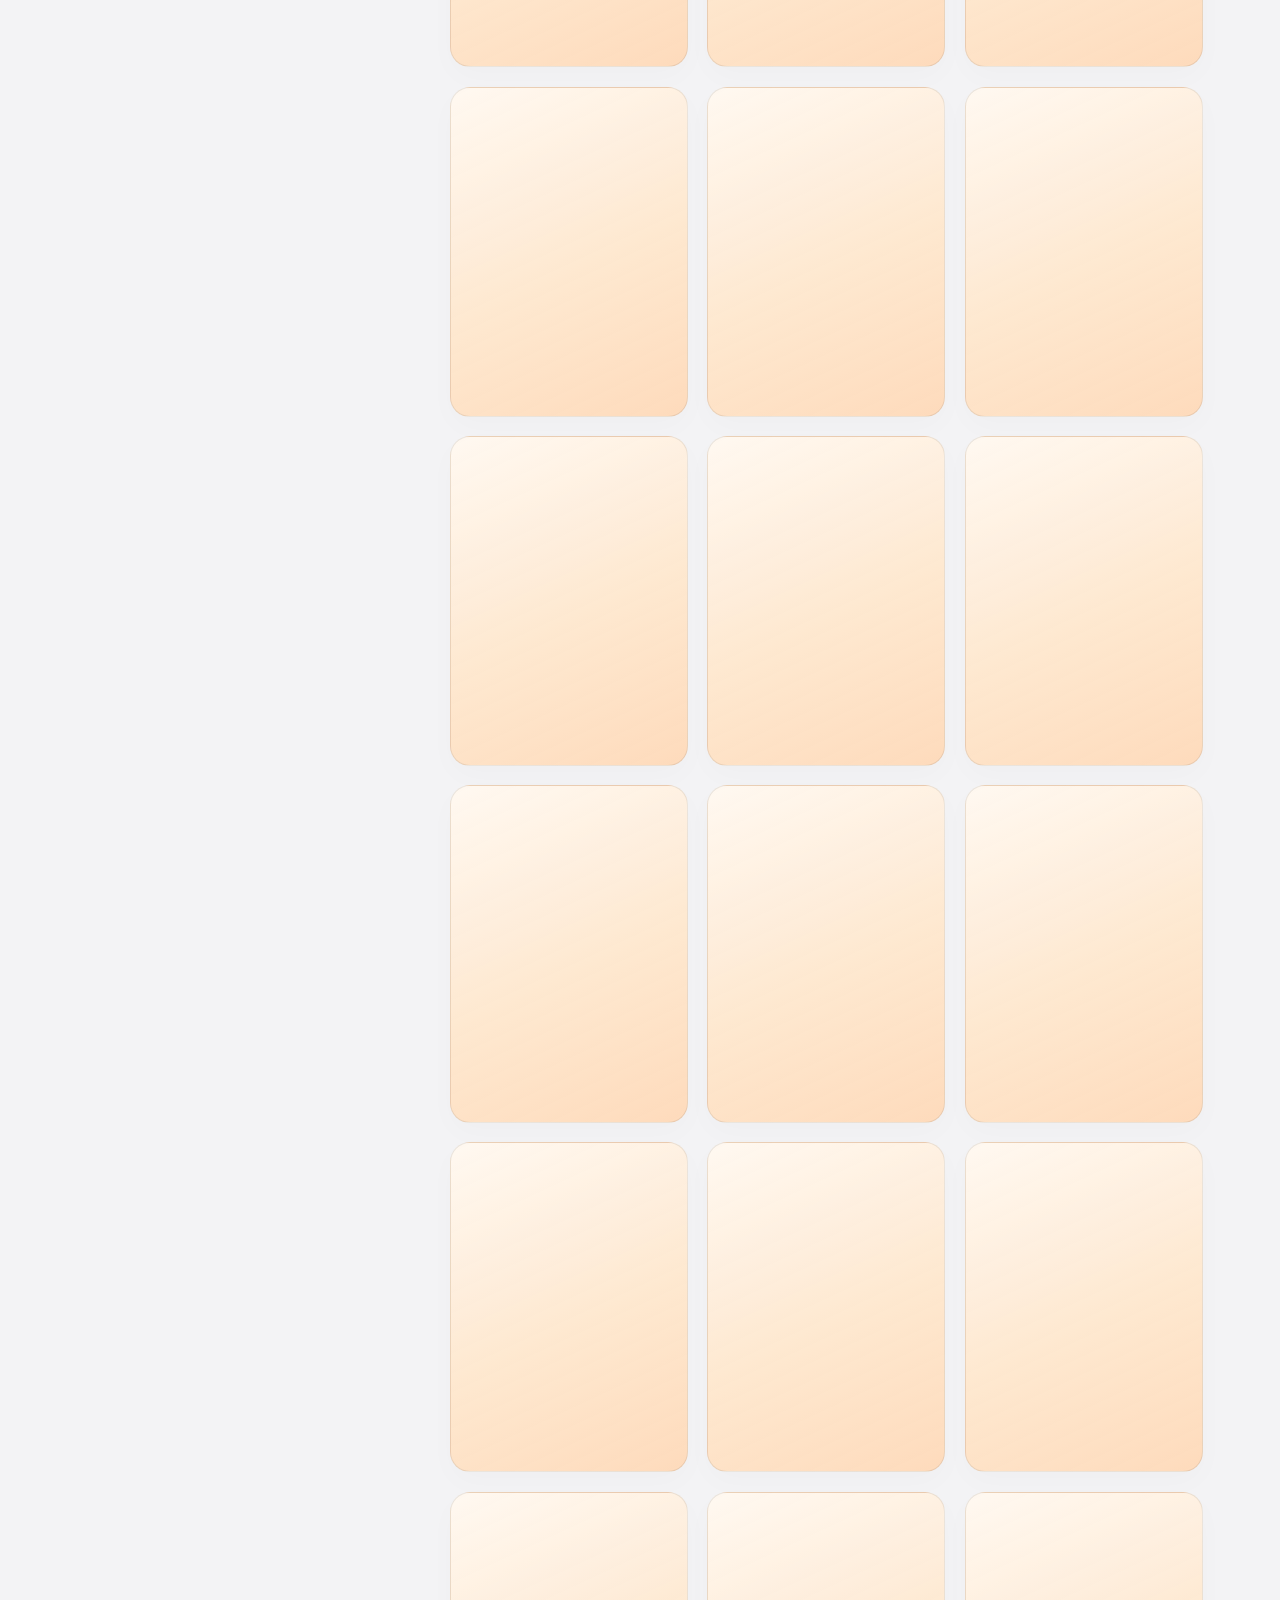
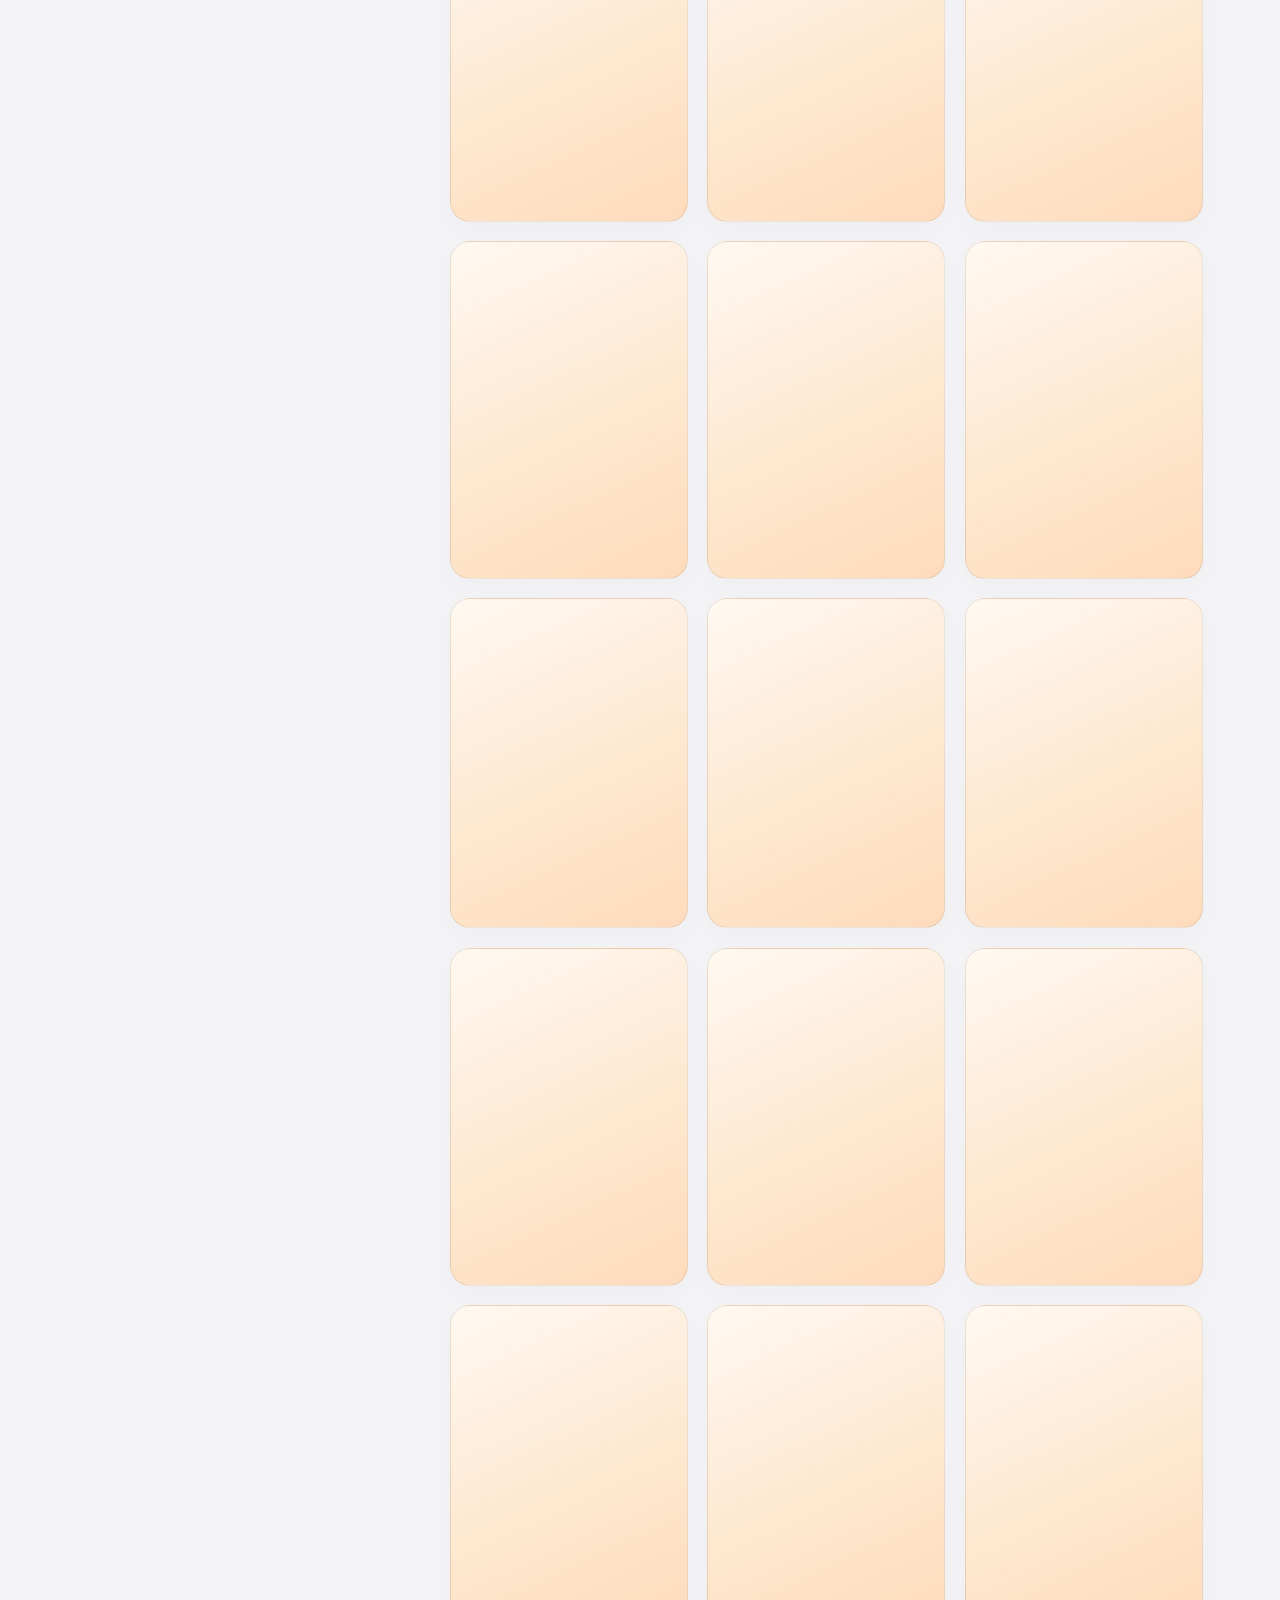
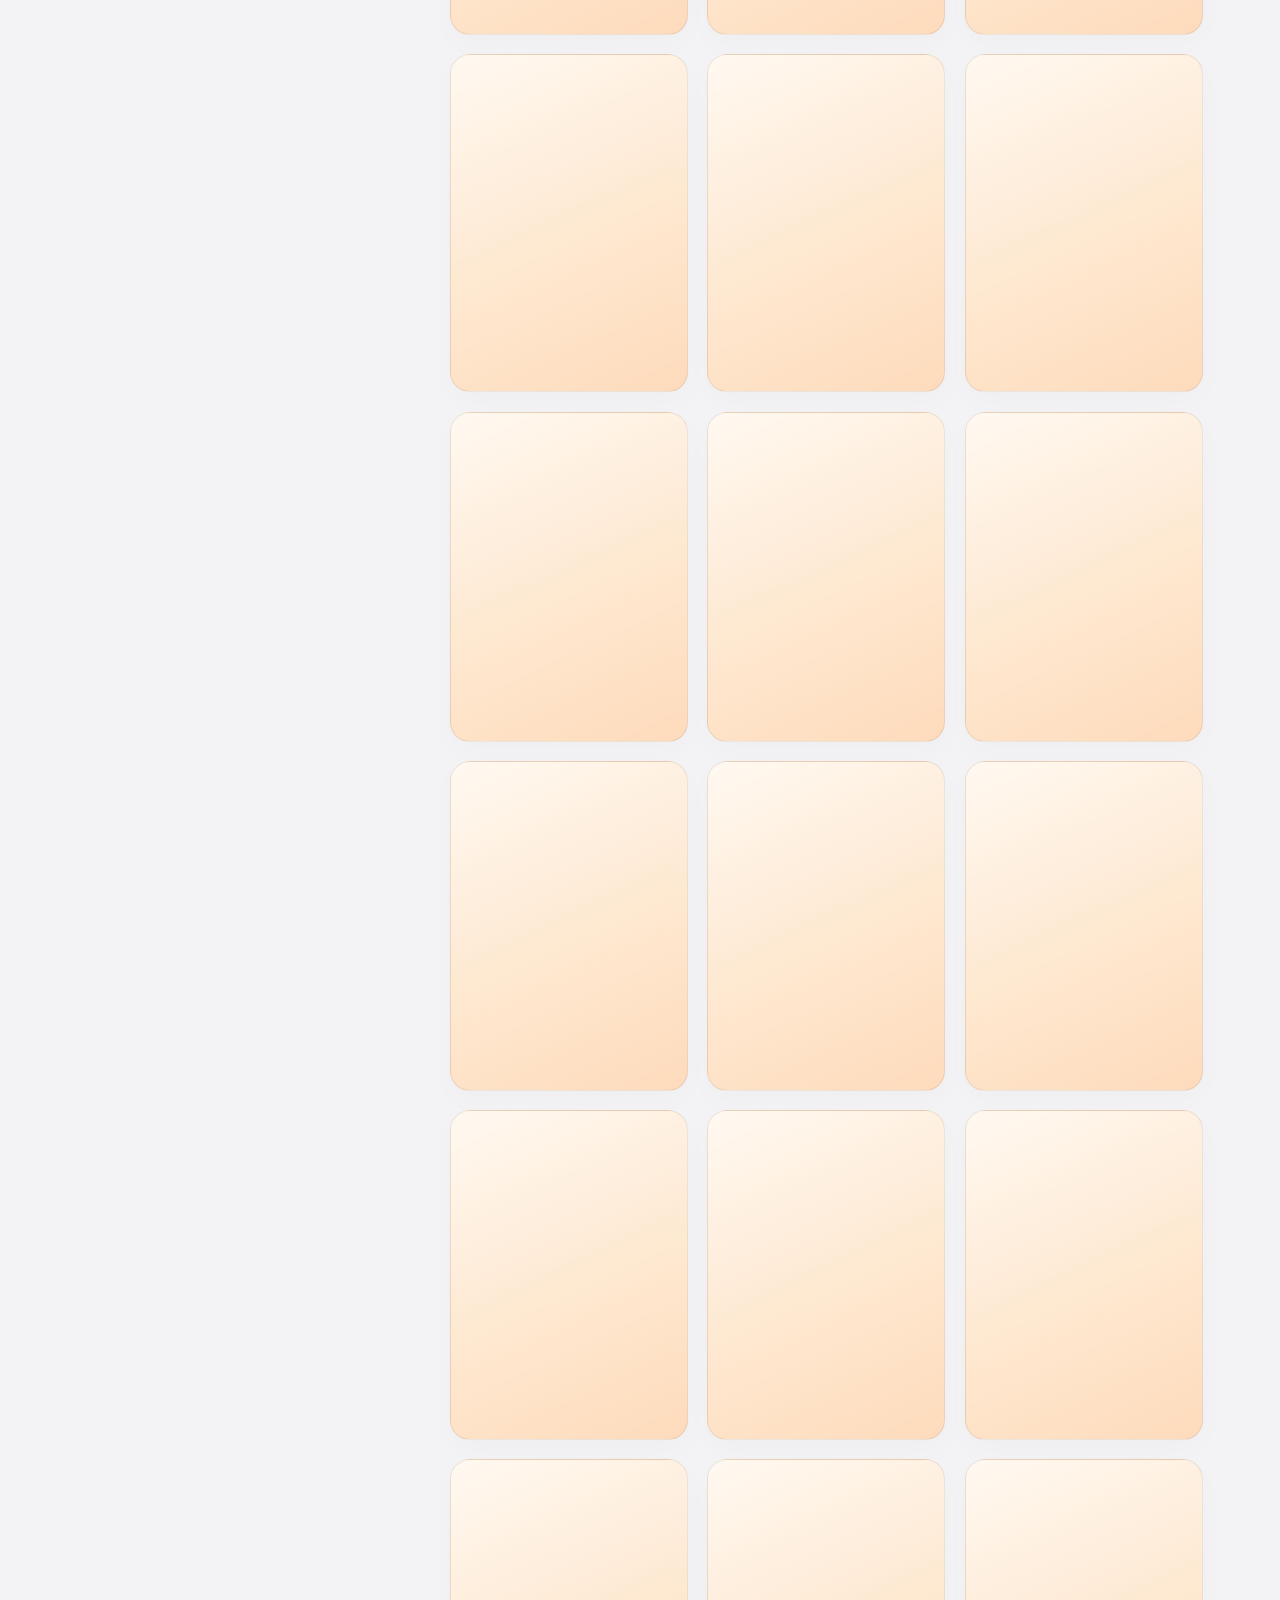
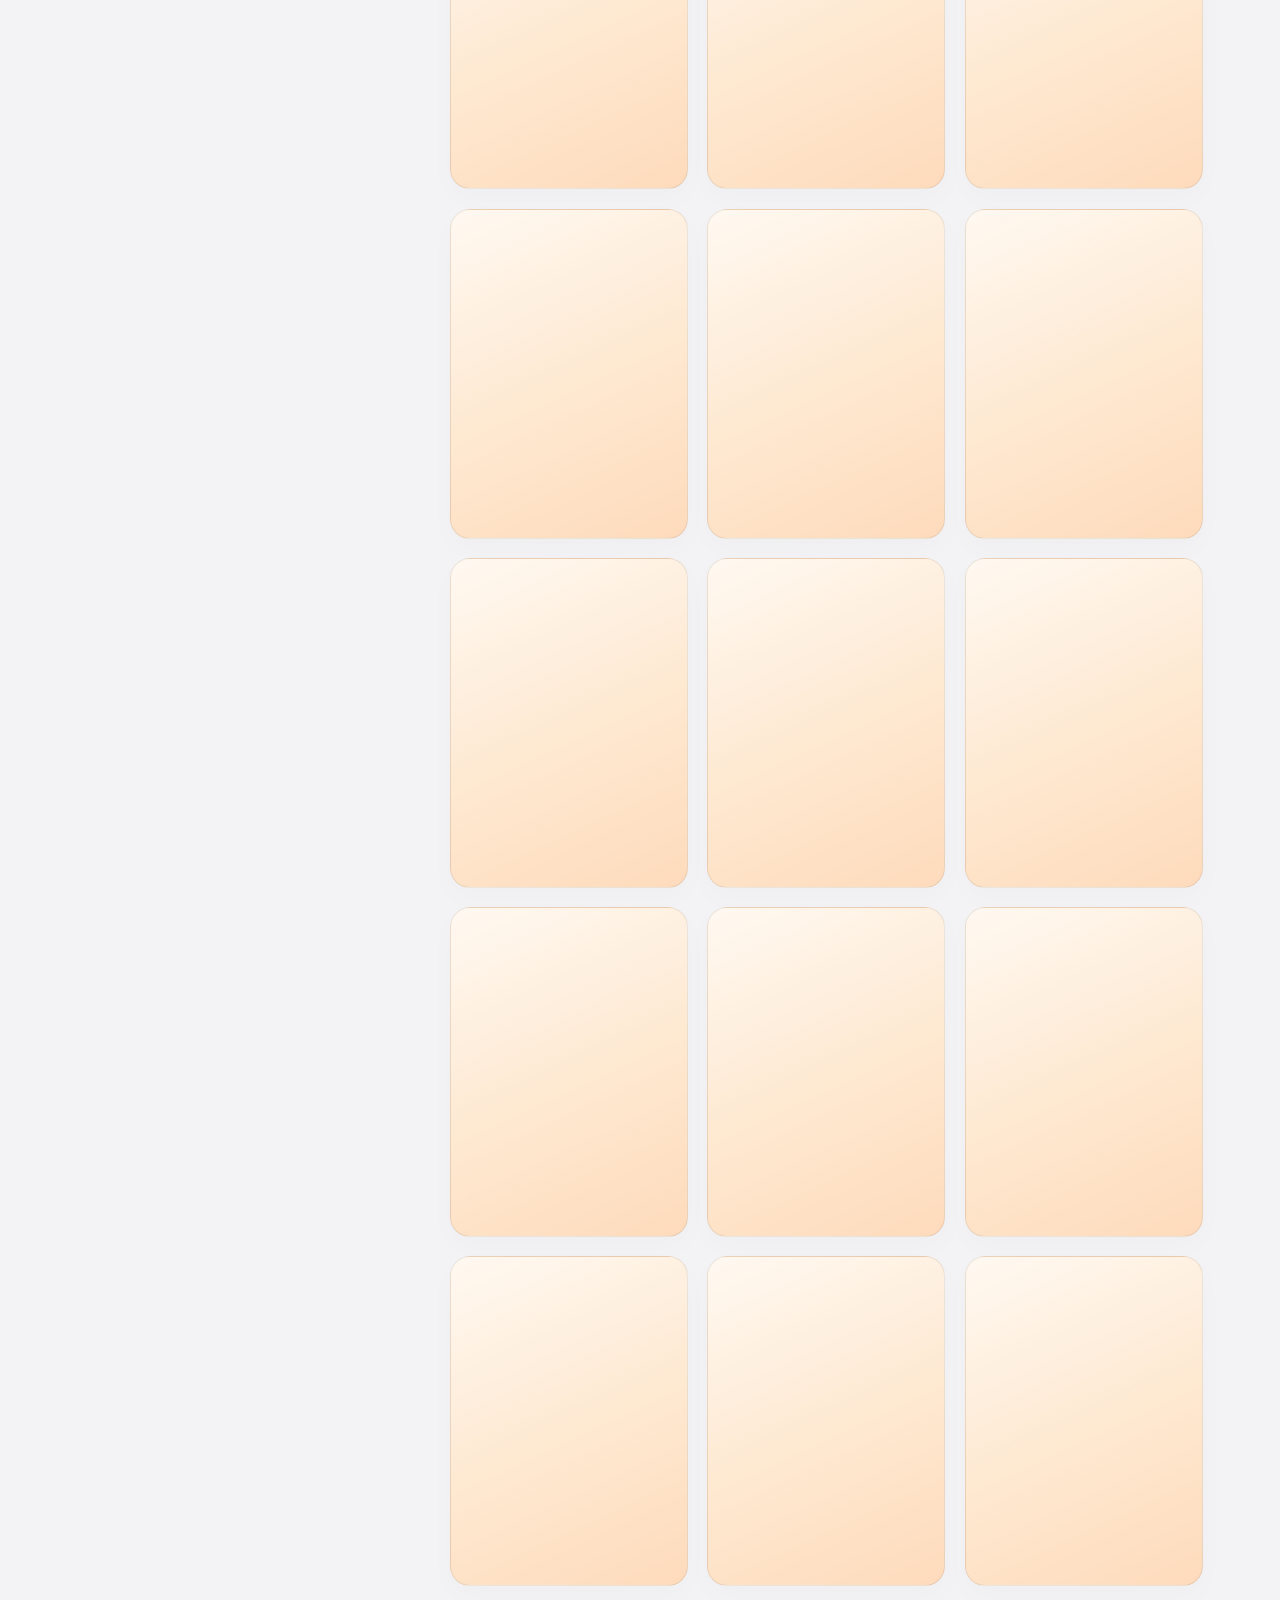
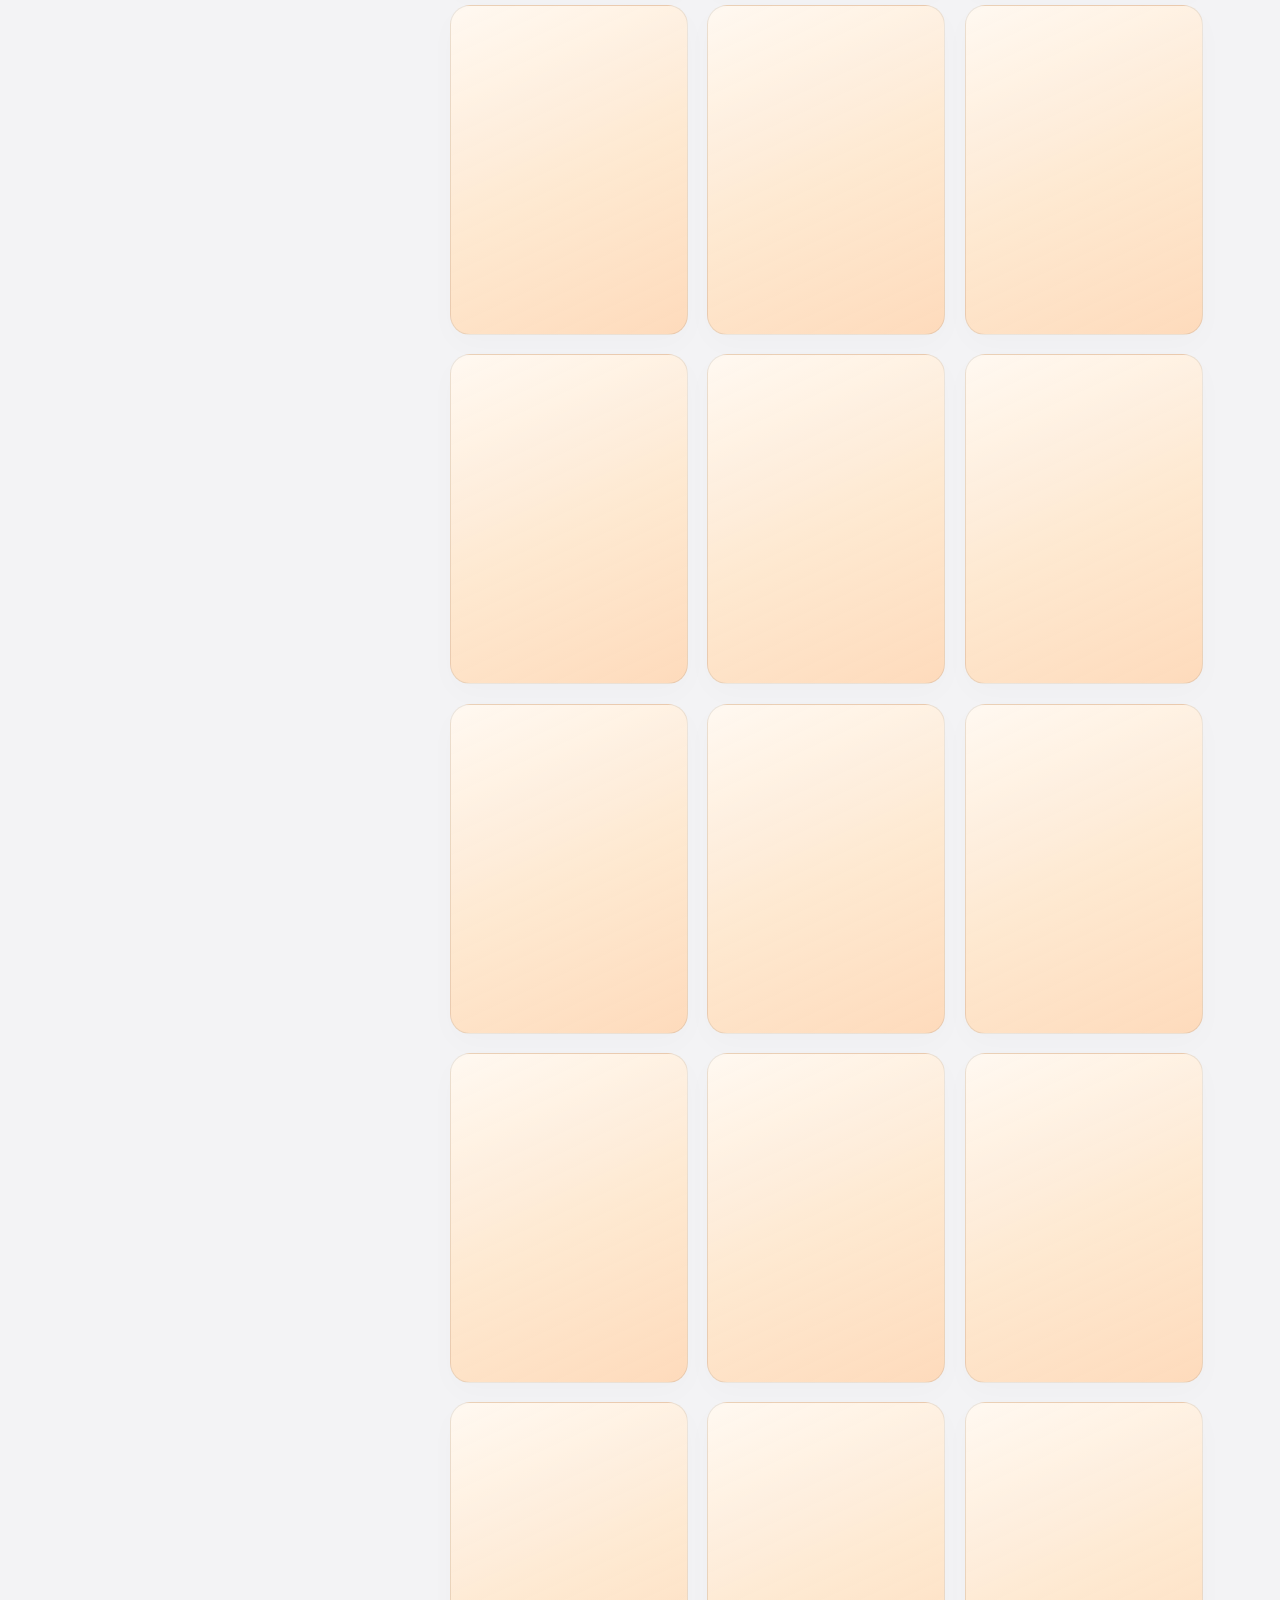
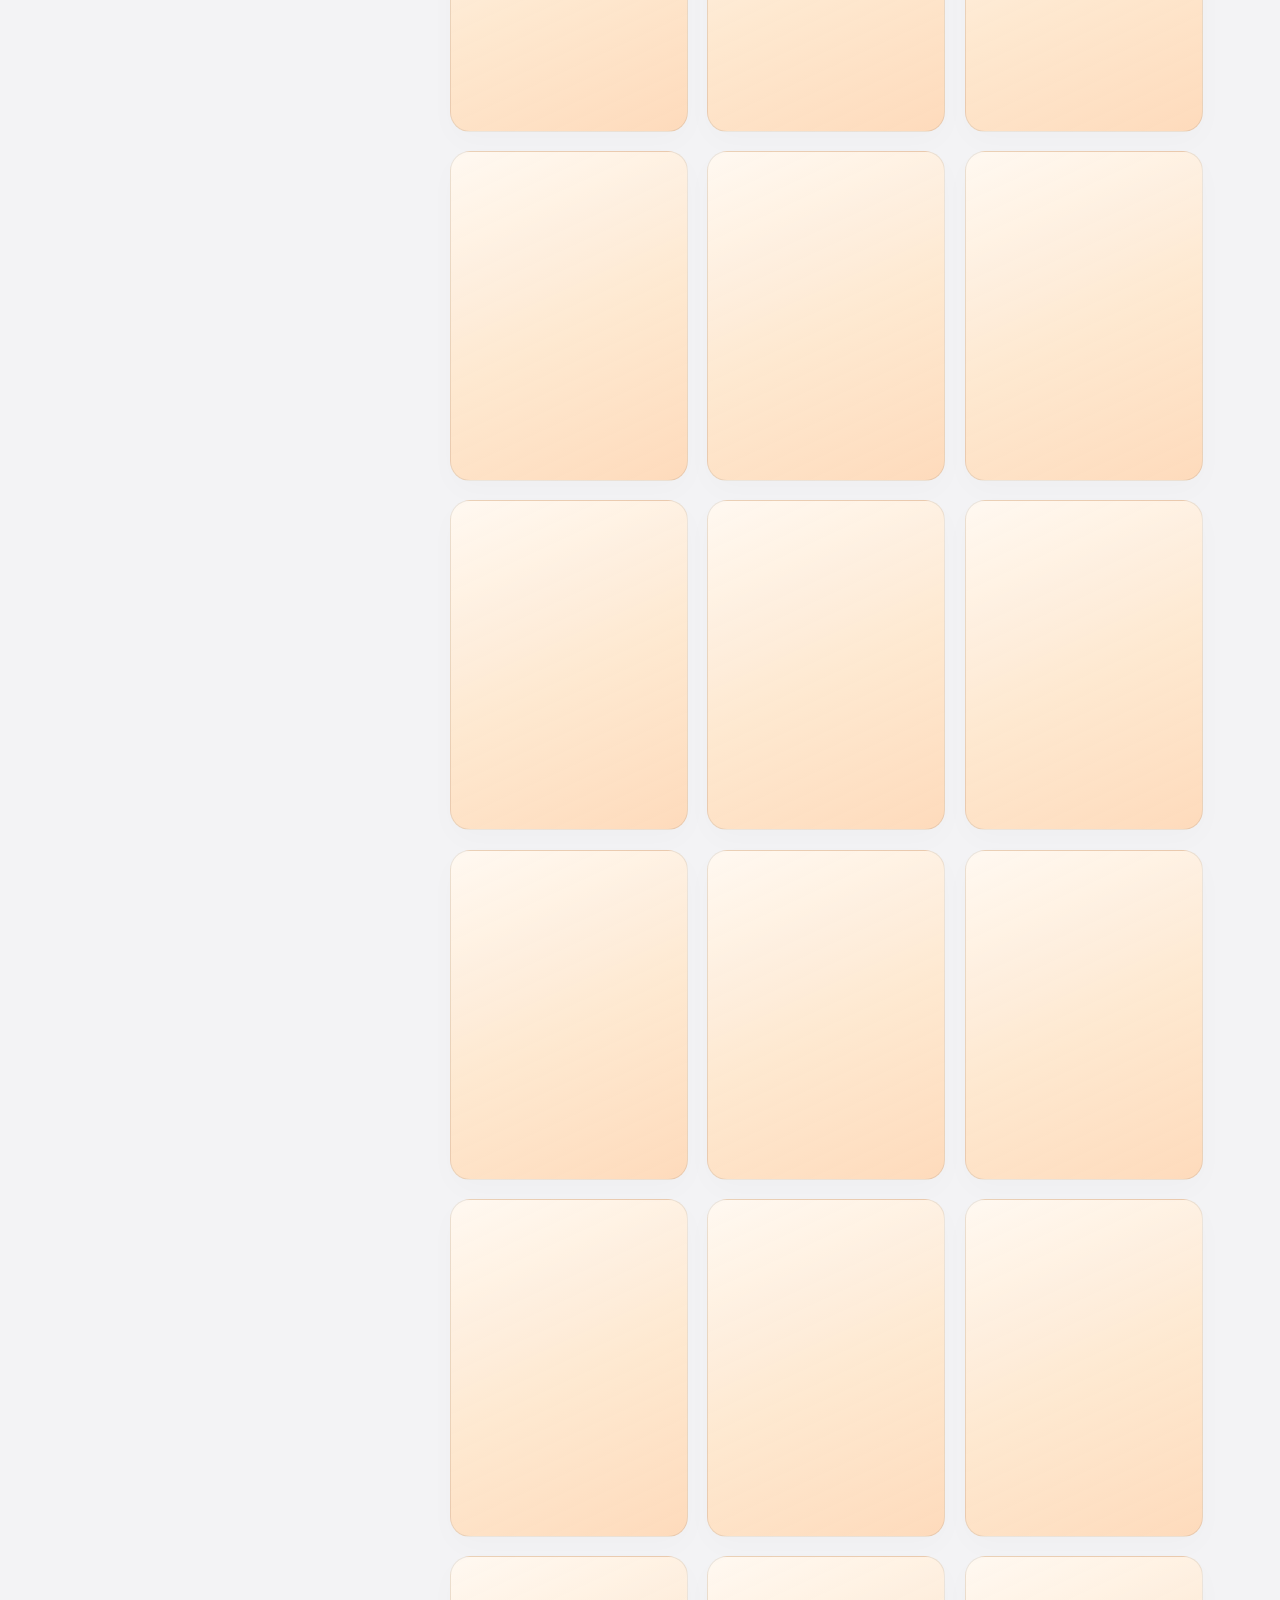
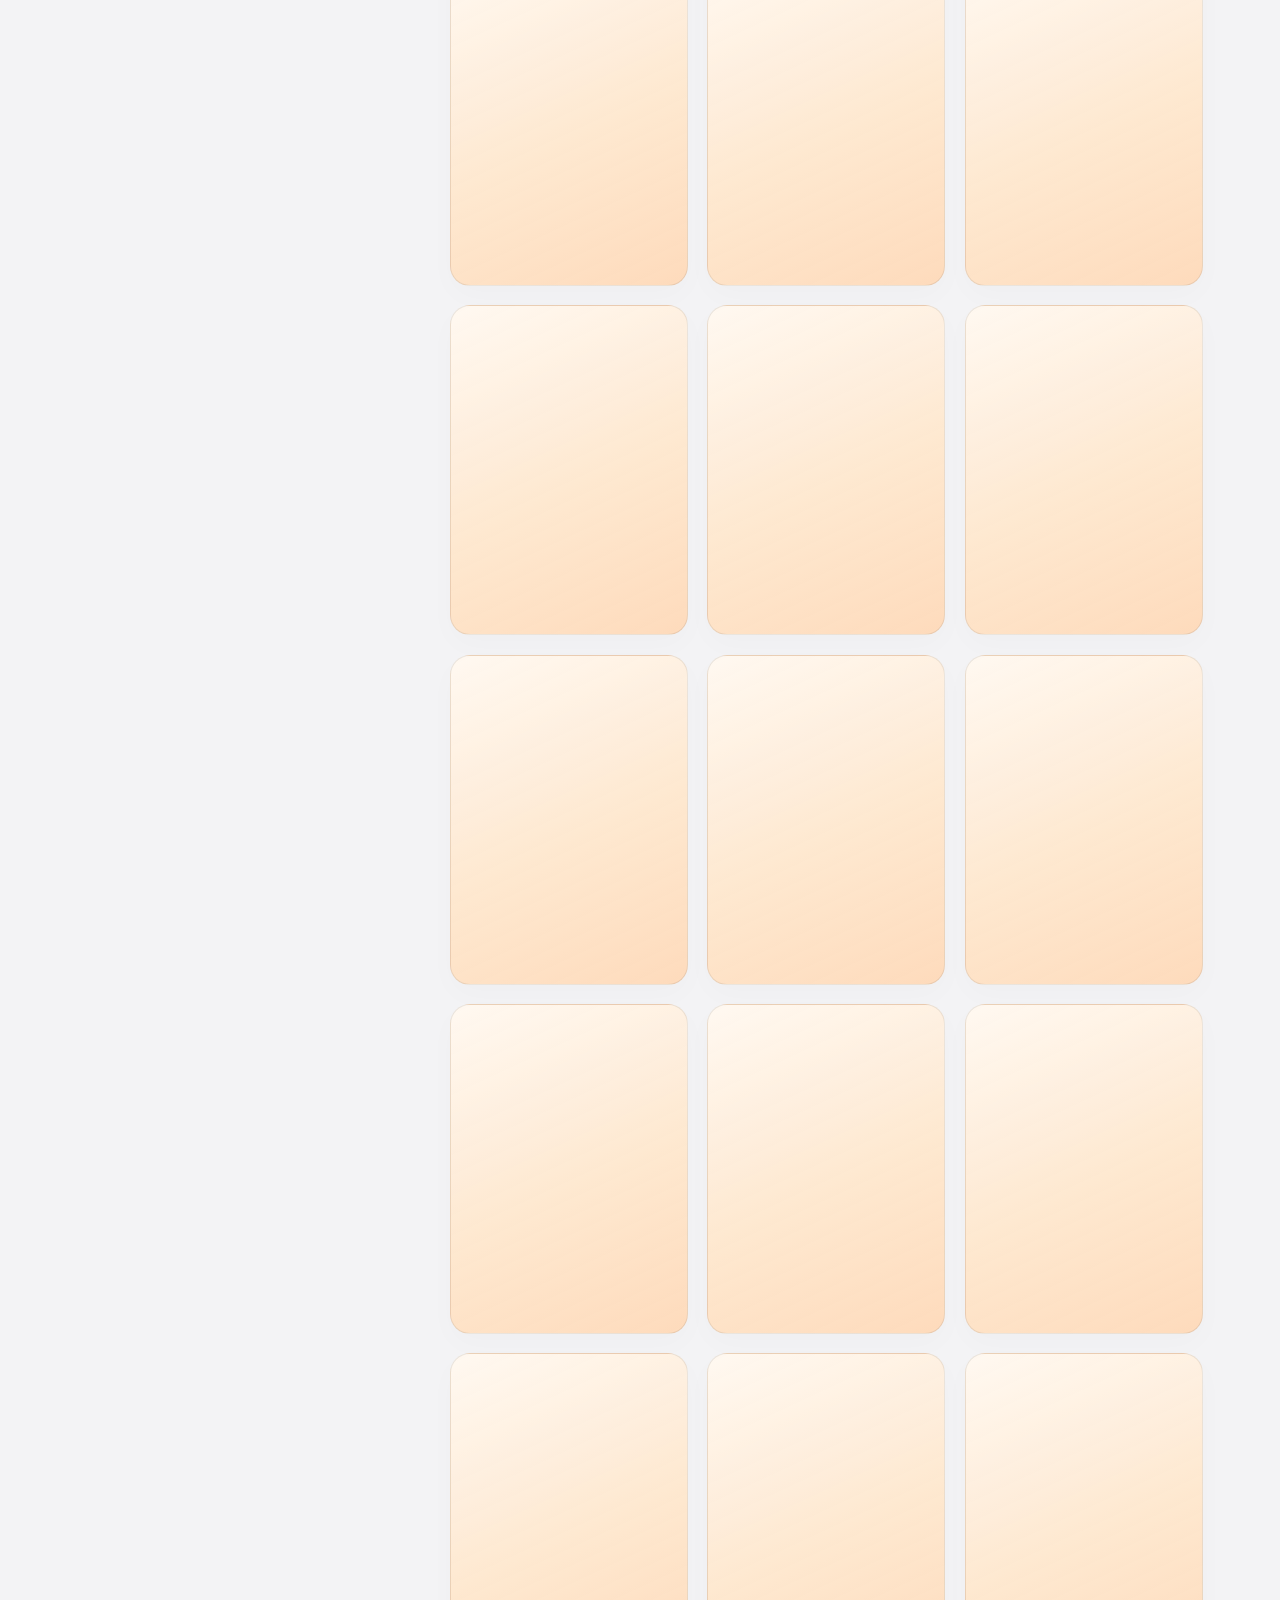
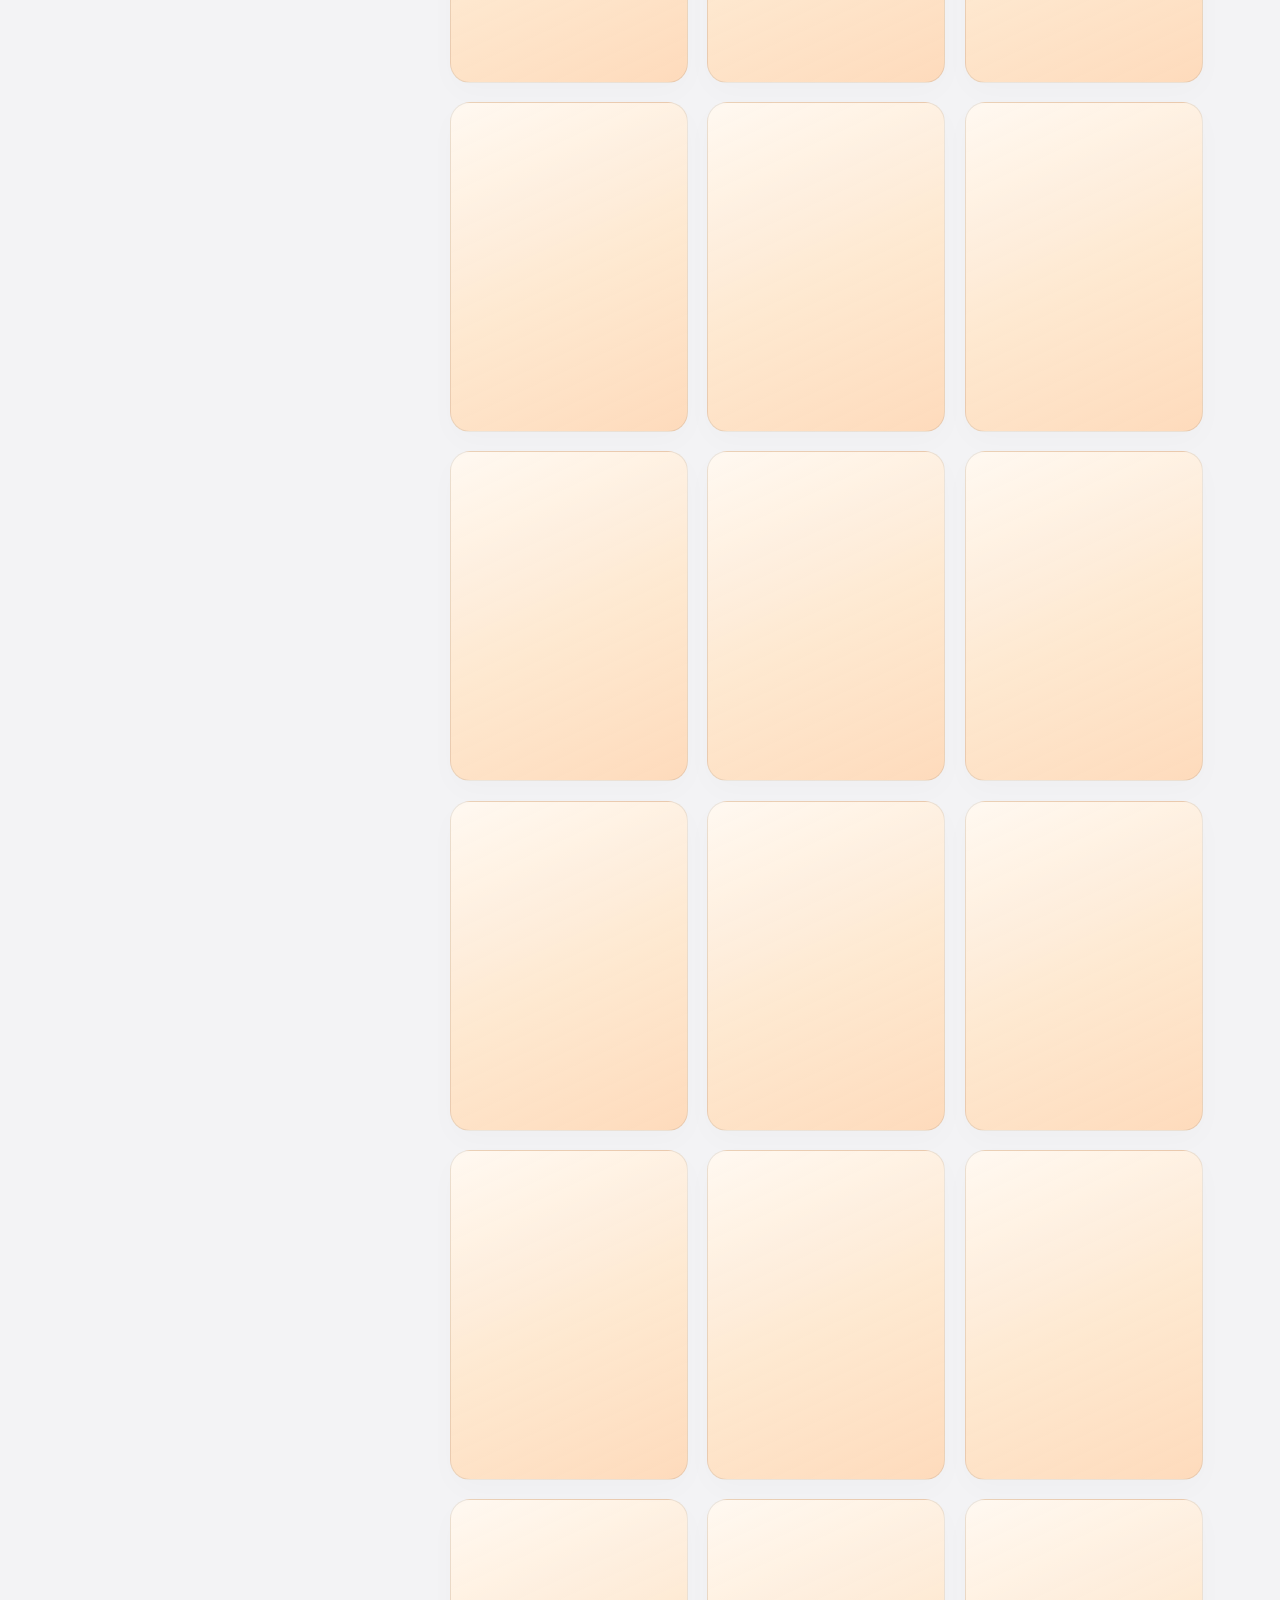
==== commit a00246a2: "Favicon (AJ4 do hero) + title "S.T.R.O" nas duas paginas - favicon.png: Aj4testeUP recortado, centra" ====
--- a/index.html
+++ b/index.html
@@ -3,7 +3,8 @@
 <head>
     <meta charset="UTF-8">
     <meta name="viewport" content="width=device-width, initial-scale=1.0">
-    <title>S.T.R.O — Catálogo</title>
+    <title>S.T.R.O</title>
+    <link rel="icon" type="image/png" href="favicon.png">
     
     <!-- Fontes -->
     <link rel="preconnect" href="https://fonts.googleapis.com">
--- a/style.css
+++ b/style.css
@@ -1325,30 +1325,22 @@
   pointer-events: none;
 }
 
+/* Titulo S.T.R.O — mesmos overrides que o antigo style-escuro.css tinha */
 html[data-catalog="escuro"] .hero-text {
-  /* --- CENTRALIZAÇÃO PERFEITA --- */
-  position: absolute;
-  top: 50%;
-  left: 50%;
-  transform: translate(calc(-50% + var(--px, 0px)), calc(-50% + var(--py, 0px))) skewX(-1deg); /* Centraliza exato no meio vertical e horizontal, com leve parallax */
-  /* --- TIPOGRAFIA CLEAN & ELEGANTE --- */
-  font-family: 'Montserrat', sans-serif;
-  font-size: 20vw;                   /* Ajustado para preencher a tela sem estourar */
-  font-weight: 900;
-  font-style: italic;
-  text-transform: uppercase;
-  letter-spacing: -0.04em;           /* Kern ajustado para visual mais profissional */
-  line-height: 0.9;
-  white-space: nowrap;               /* Impede quebra de linha */
-  user-select: none;
-  pointer-events: none;
-  /* --- EFEITO REALISTA COM AS FOTOS PASSANDO --- */
   color: #fdfbfb00;
-  mix-blend-mode:normal;        /* Reage dinamicamente às imagens de fundo */
-  /* Suavização para renderização ultra nítida no navegador */
-  -webkit-font-smoothing: antialiased;
-  -moz-osx-font-smoothing: grayscale;
-  transition: transform .5s cubic-bezier(.16, 1, .3, 1);
+  mix-blend-mode: normal;
+}
+/* preenchimento branco solido (espelha o preto do claro) — especificidade
+   maior que o .hero-text escopado acima, senao o transparente ganhava */
+html[data-catalog="escuro"] .hero-text.text-solid {
+  color: var(--ink);
+  mix-blend-mode: normal;
+}
+/* contorno (camada que passa por cima do tenis): fraco, como no
+   style-escuro.css original. Senao herda "2px var(--ink)" = branco forte. */
+html[data-catalog="escuro"] .hero-text.text-stroke {
+  color: transparent;
+  -webkit-text-stroke: 1.5px rgba(245, 245, 247, 0.16);
 }
 
 html[data-catalog="escuro"] .hero-ground-shadow {
@@ -1366,12 +1358,6 @@
   will-change: transform, opacity;
 }
 
-html[data-catalog="escuro"] .hero-text.text-stroke {
-  color: transparent;
-  -webkit-text-stroke: 1.5px rgba(245, 245, 247, 0.16);
-  z-index: 3;
-}
-
 html[data-catalog="escuro"] .filter-bar {
   position: sticky; top: 0; z-index: 50;
   display: flex; justify-content: center;
@@ -1397,20 +1383,13 @@
 }
 
 html[data-catalog="escuro"] .card {
-  position: relative; border-radius: 20px; overflow: hidden;
   background: rgba(26, 26, 29, 0.88);
-  border: 1px solid var(--line);
-  min-height: 330px;
-  padding: 1.4rem;
-  display: flex; flex-direction: column; justify-content: space-between;
-  cursor: pointer;
-  box-shadow: 0 10px 30px rgba(0,0,0,0.02);
-  transition: border-color .35s, transform .35s var(--ease-out), box-shadow .35s, opacity .6s var(--ease-out);
-  will-change: transform;
-  content-visibility: auto;
-  contain-intrinsic-size: 330px;
-  opacity: 0;
-  transform: translateY(24px);
+}
+/* .card.is-visible (0,2,0) perdia pro .card escopado (0,2,1) acima,
+   entao os cards ficavam opacity:0 pra sempre no escuro. */
+html[data-catalog="escuro"] .card.is-visible {
+  opacity: 1;
+  transform: translateY(0);
 }
 
 html[data-catalog="escuro"] .card:hover .whats-val-btn {
@@ -1495,6 +1474,7 @@
   flex-direction: column;
   gap: 0.2rem;
 }
+html[data-catalog="escuro"] .model-dropdown-menu.open { display: flex; }
 
 html[data-catalog="escuro"] .cat-section.is-dev::after {
   content: '🔒 SEÇÃO EM DESENVOLVIMENTO — ACESSO RESTRITO';
@@ -1530,6 +1510,7 @@
   display: flex; flex-direction: column; color: var(--ink);
   box-shadow: -20px 0 60px rgba(0,0,0,0.4);
 }
+html[data-catalog="escuro"] .drawer.open { transform: translateX(0); }
 
 html[data-catalog="escuro"] .drawer-close:hover {
   border-color: var(--ink); color: var(--ink); background: rgba(255,255,255,0.06);
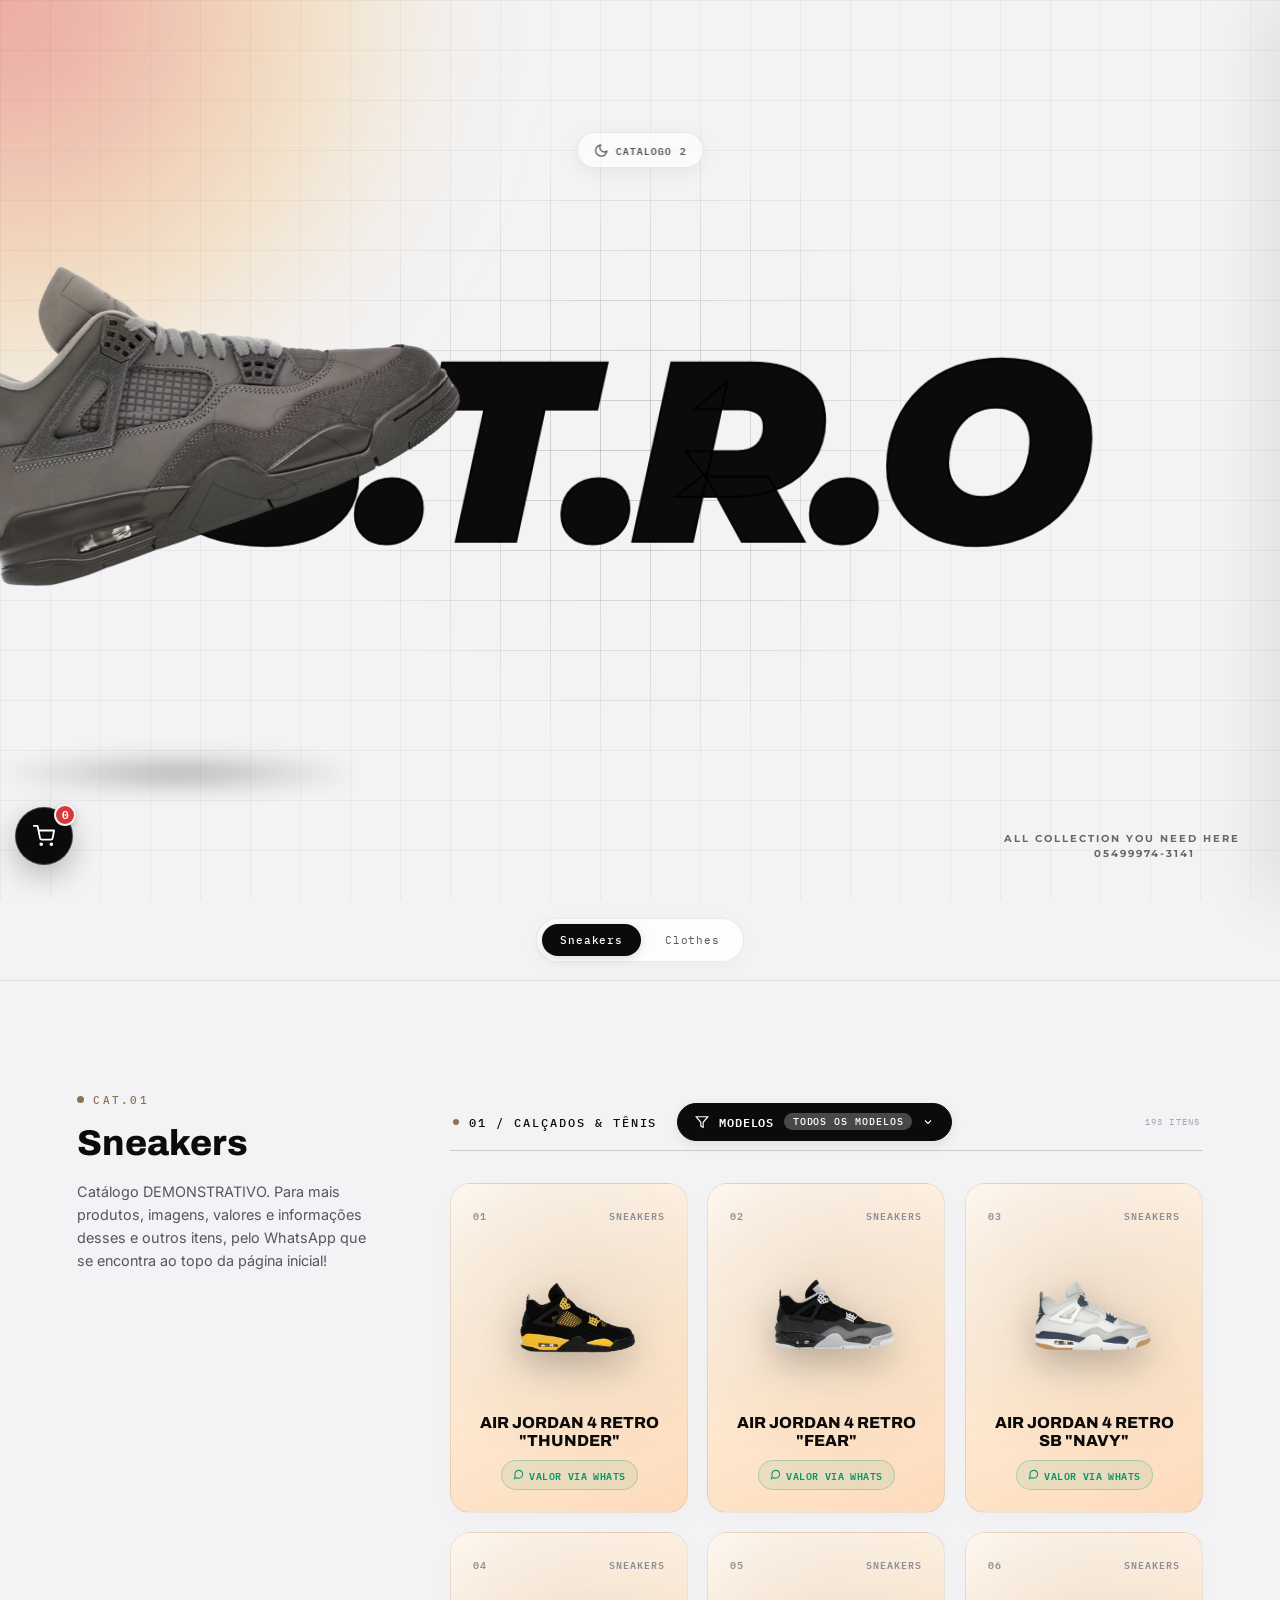
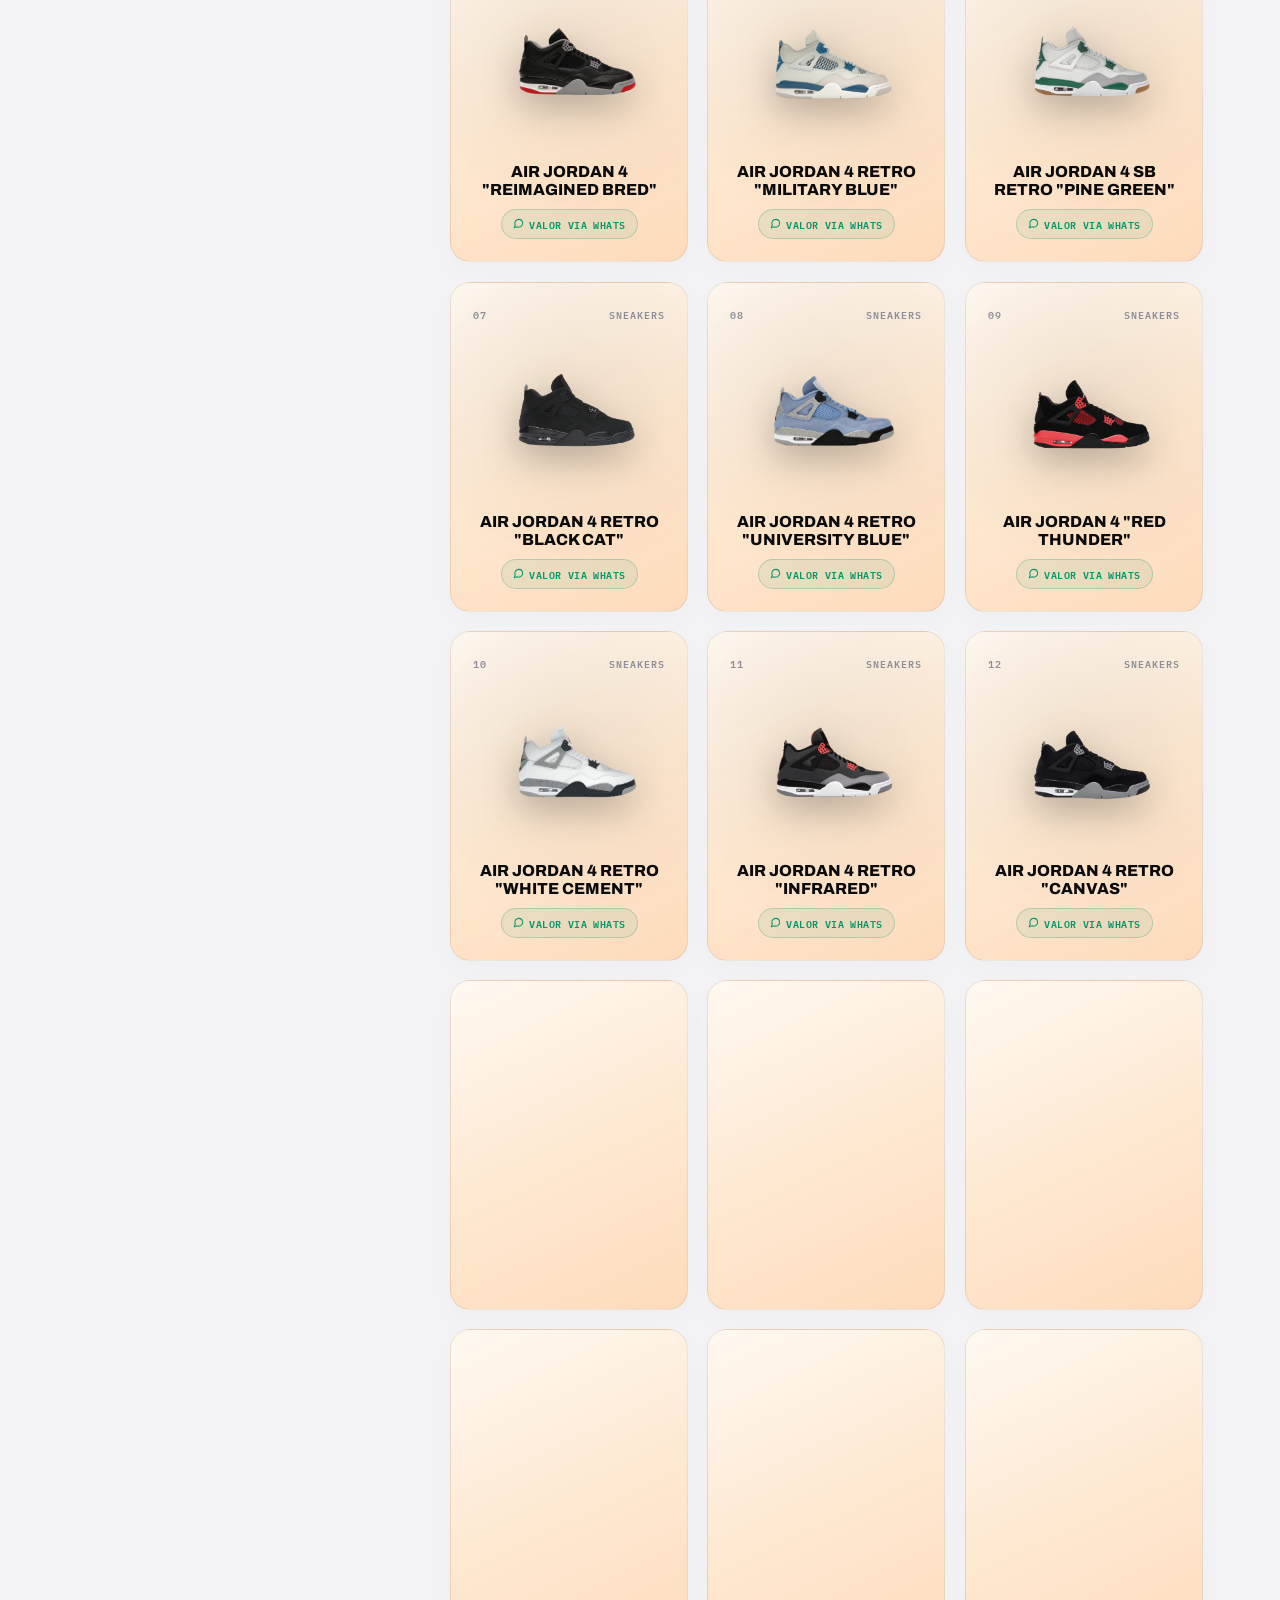
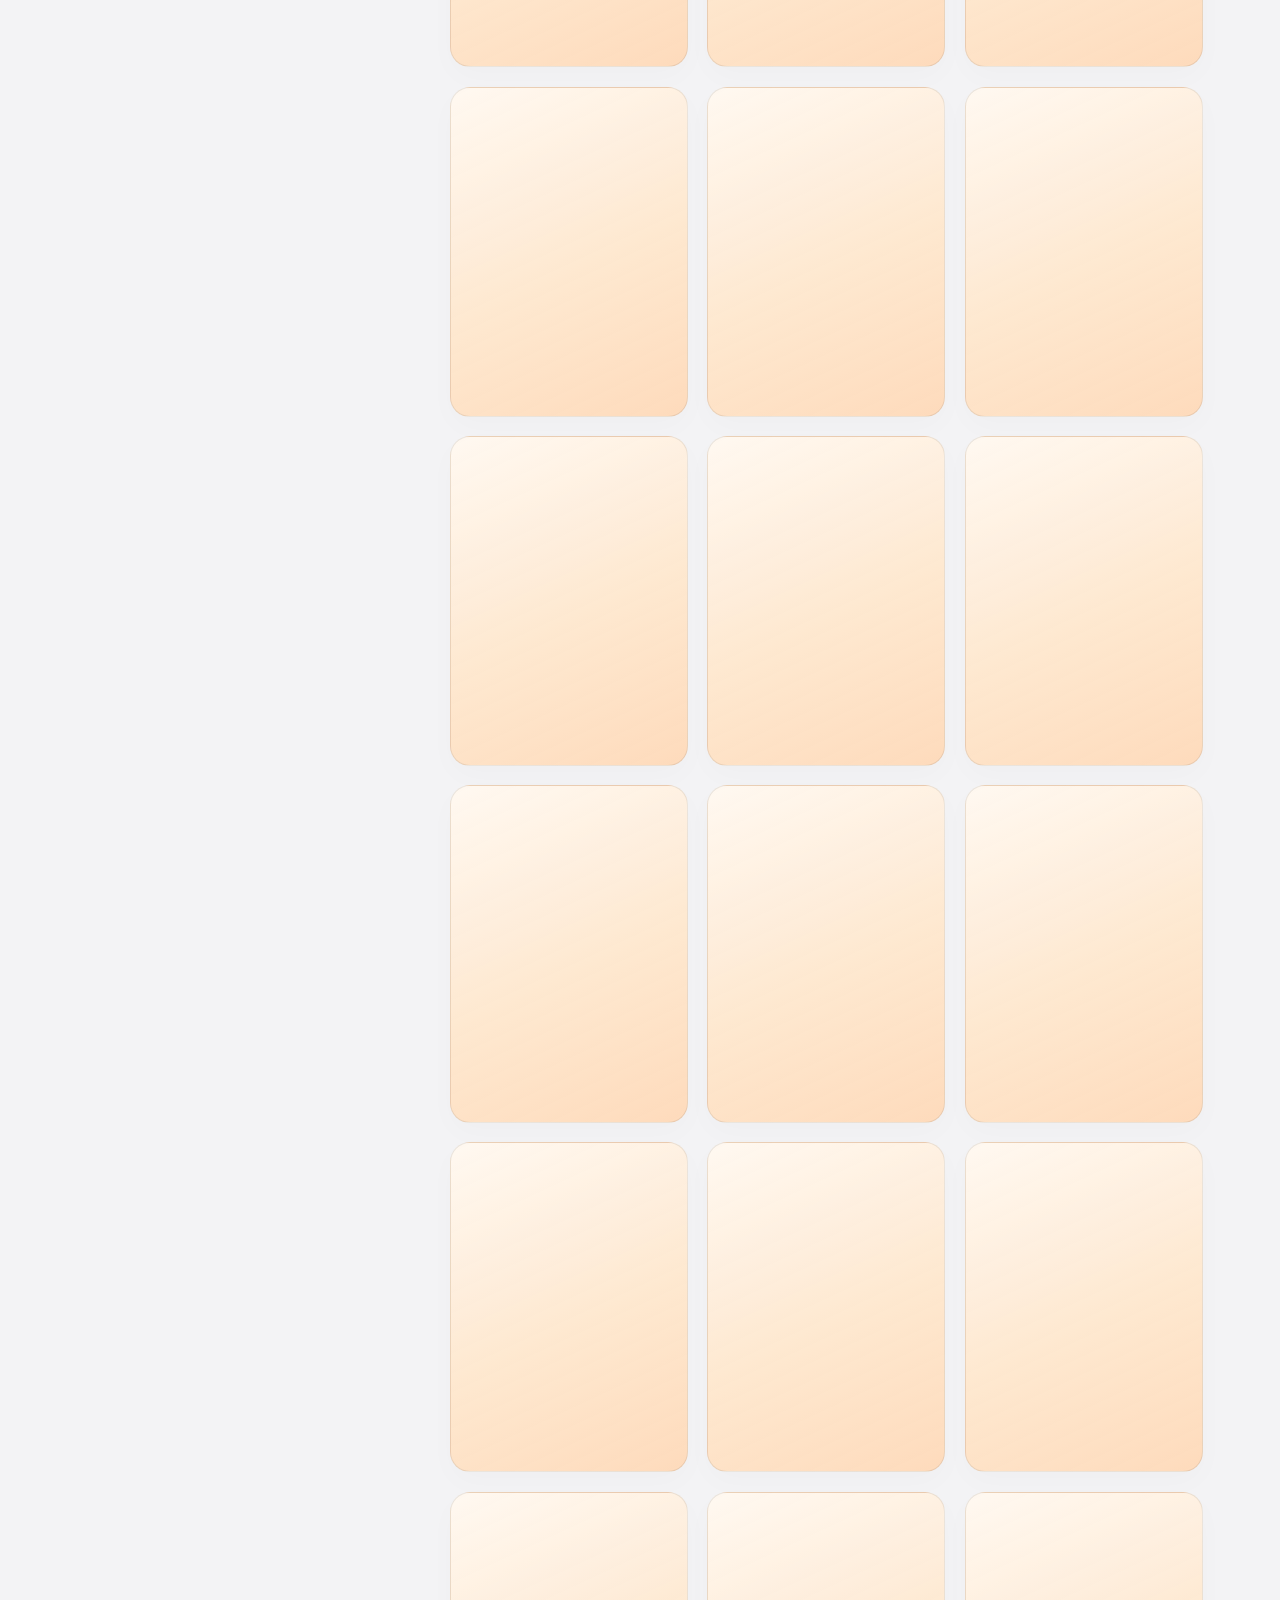
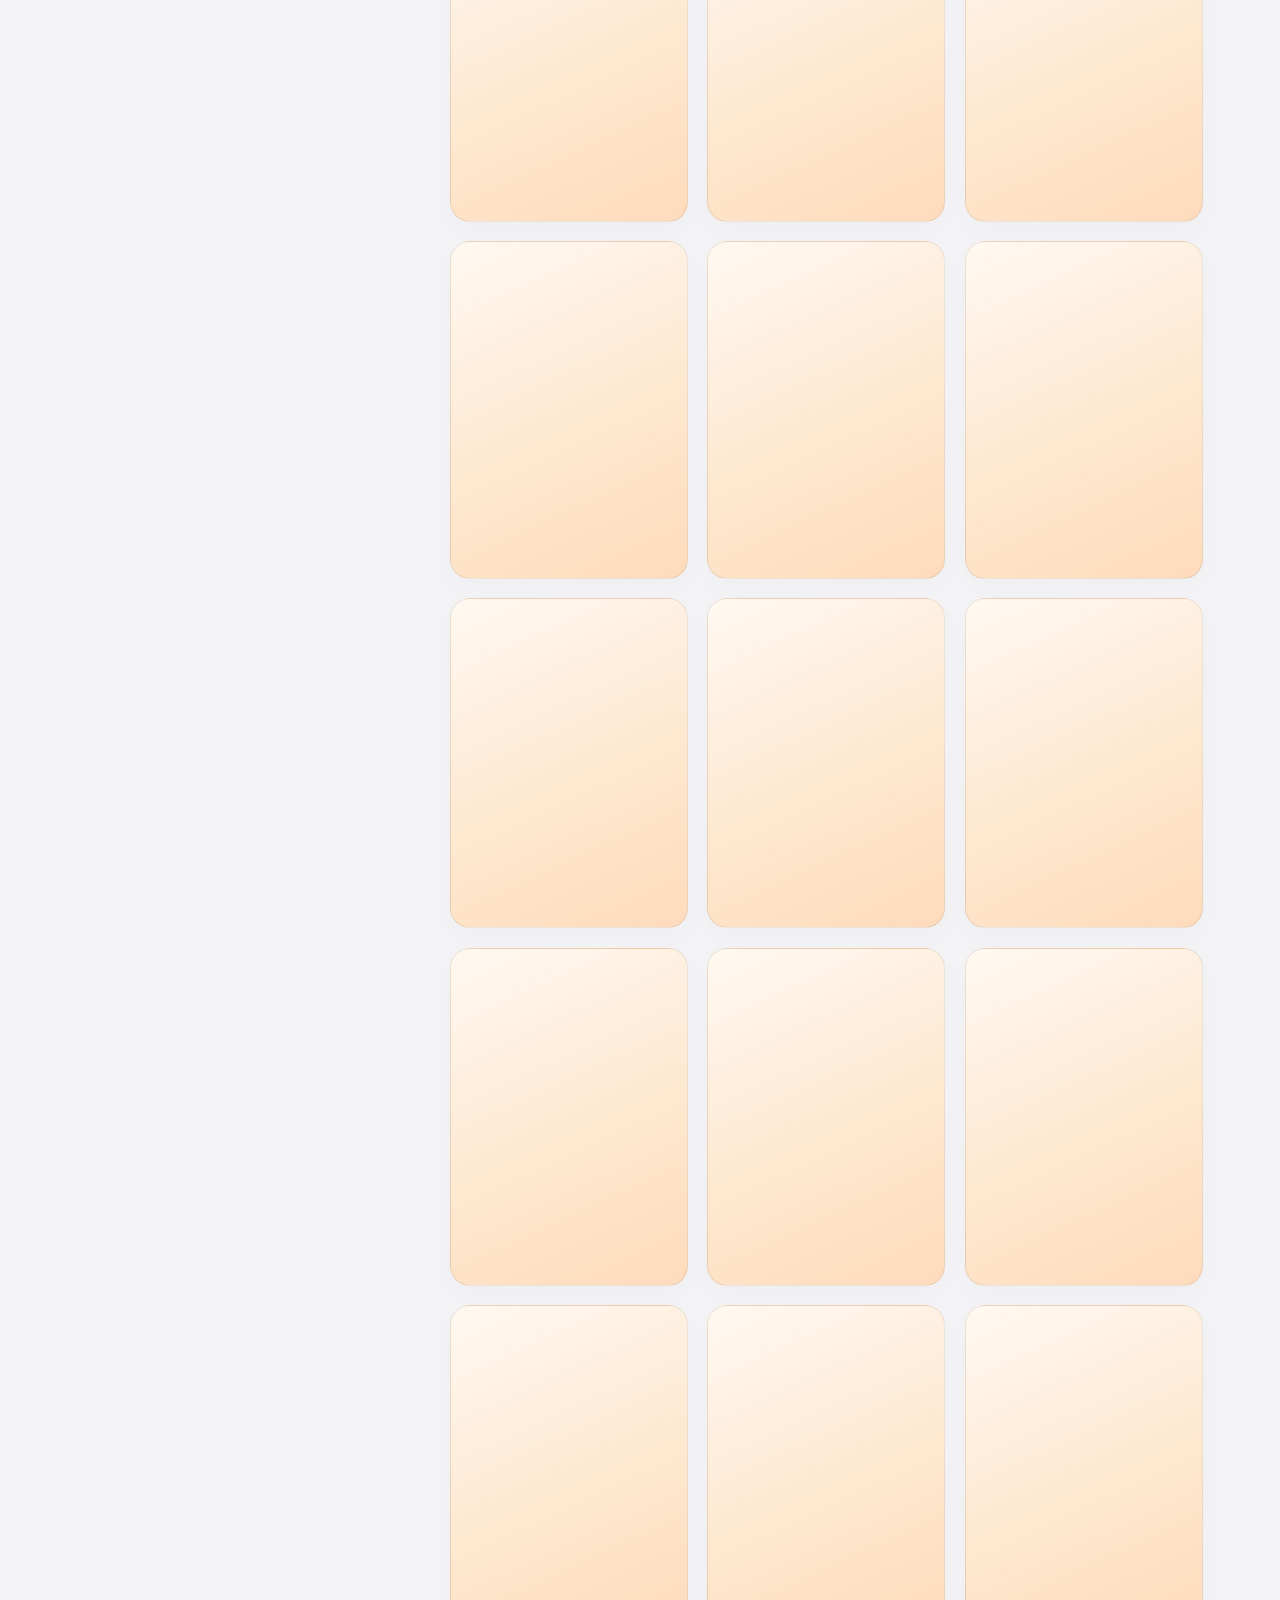
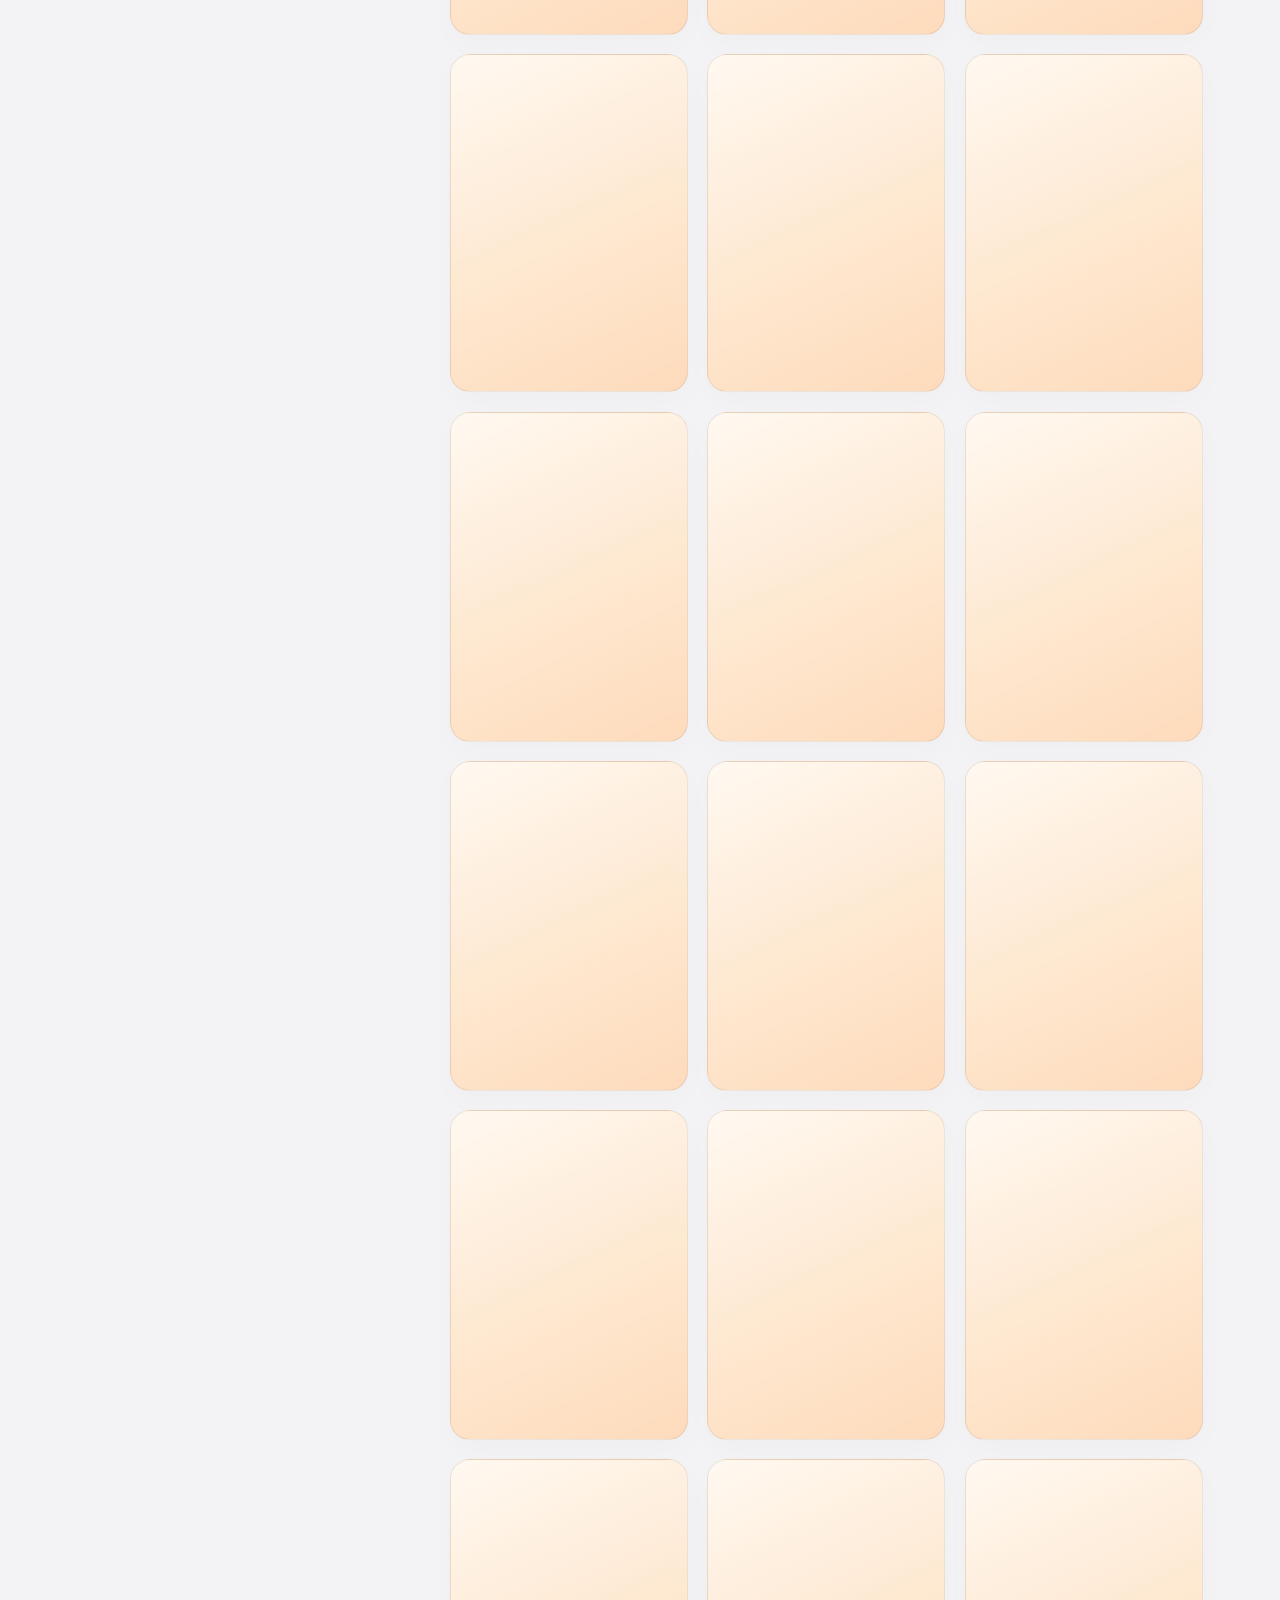
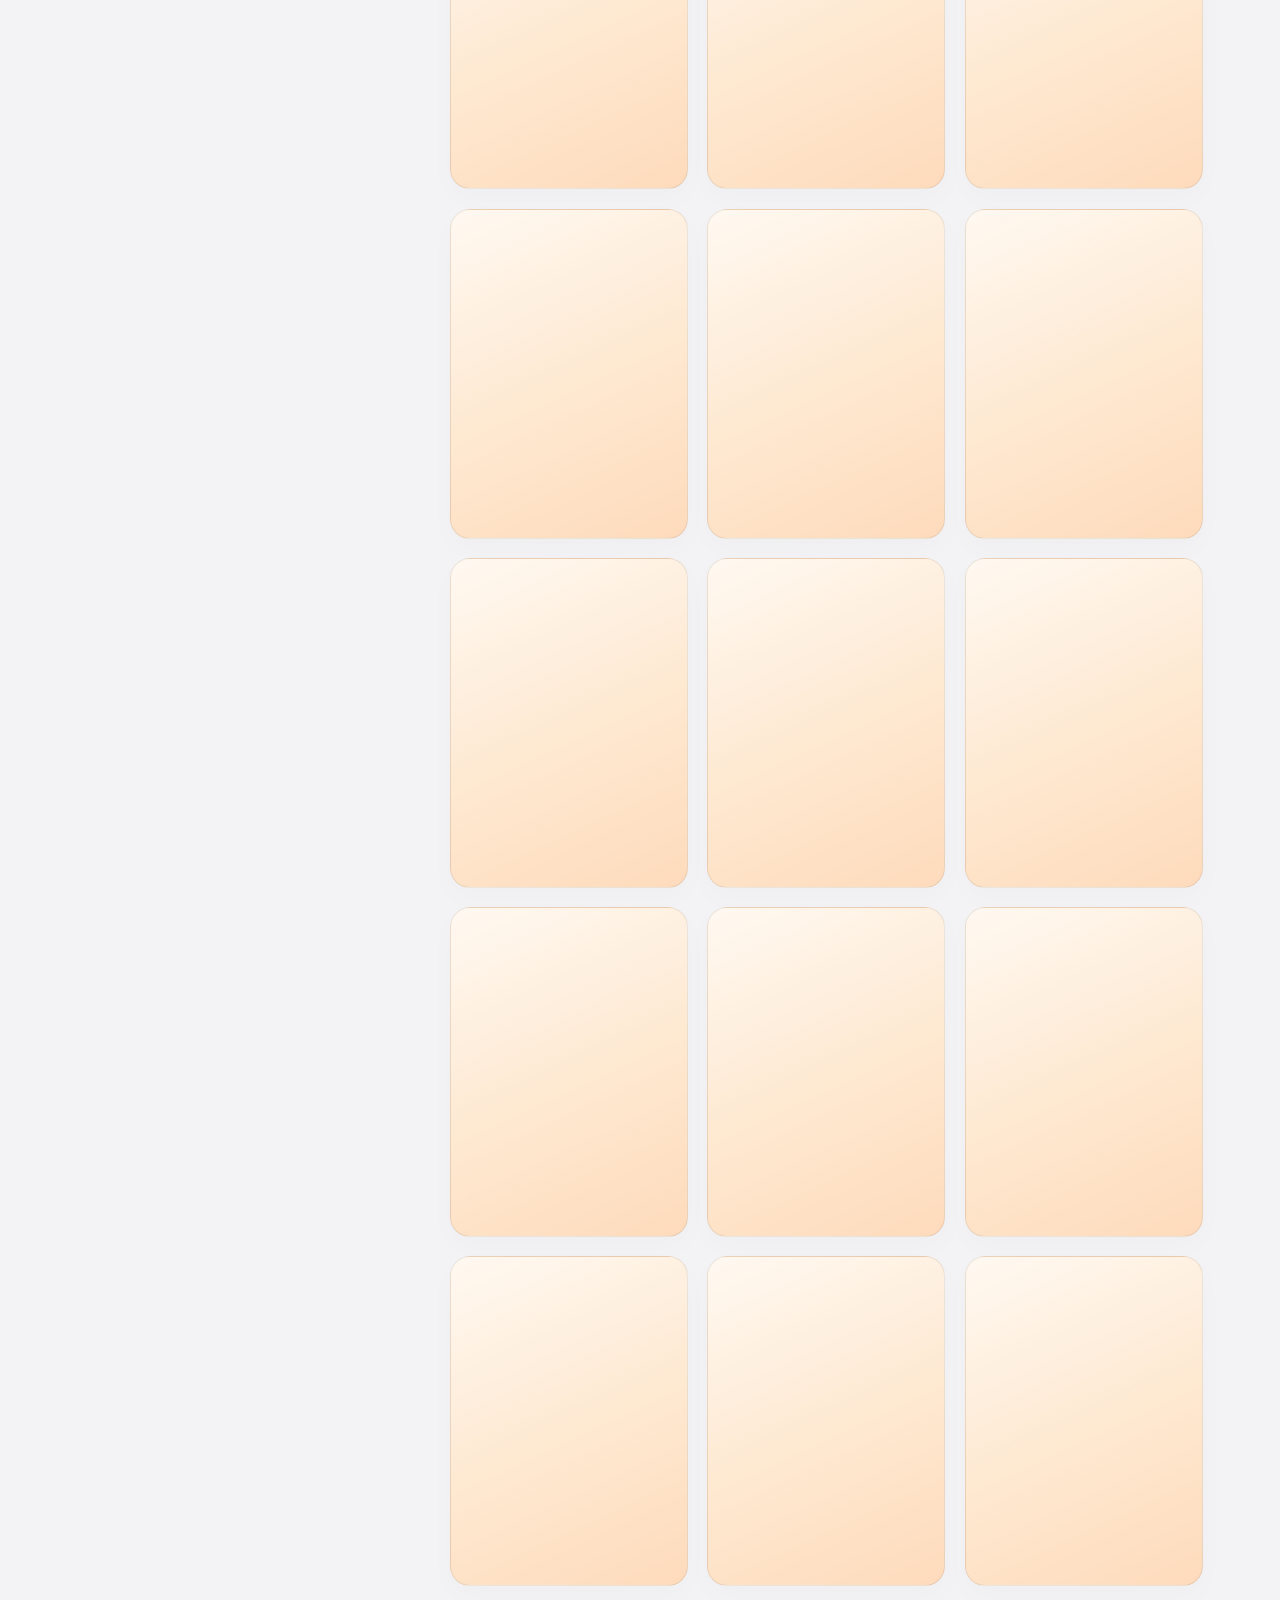
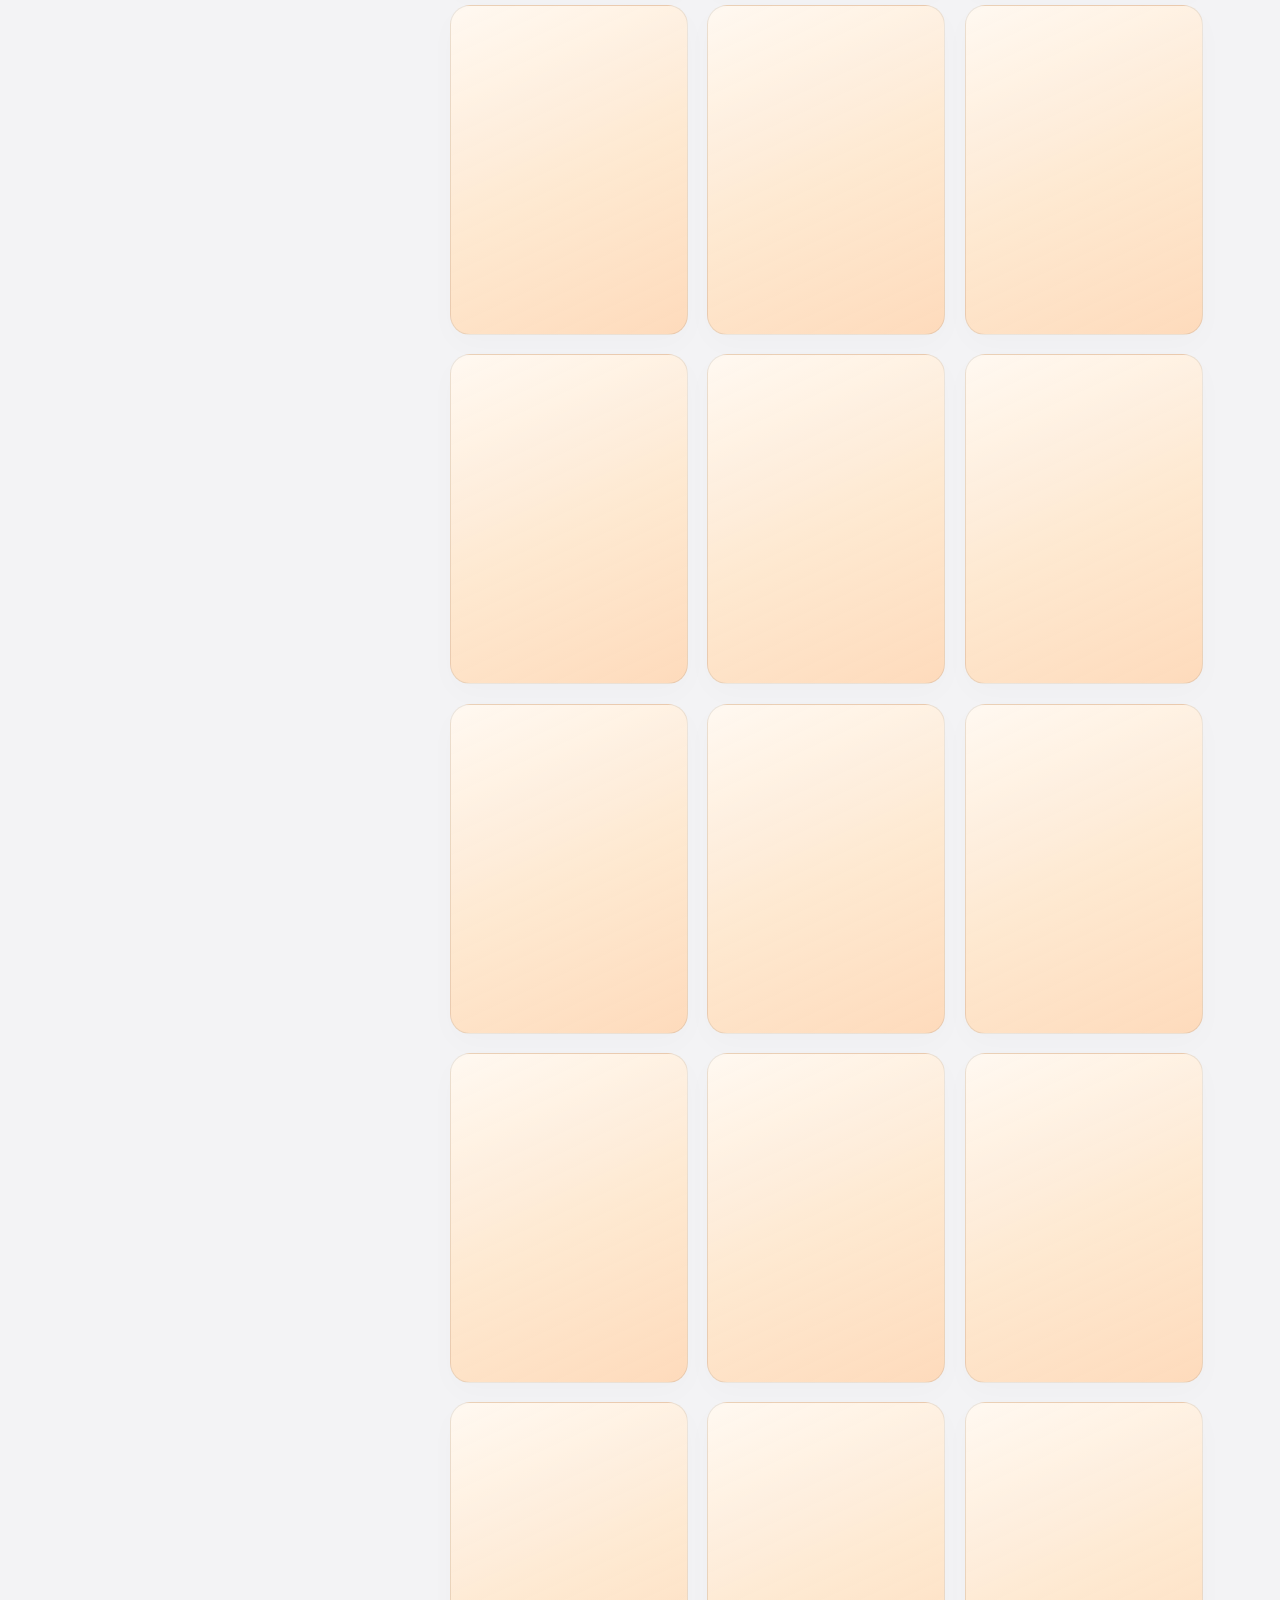
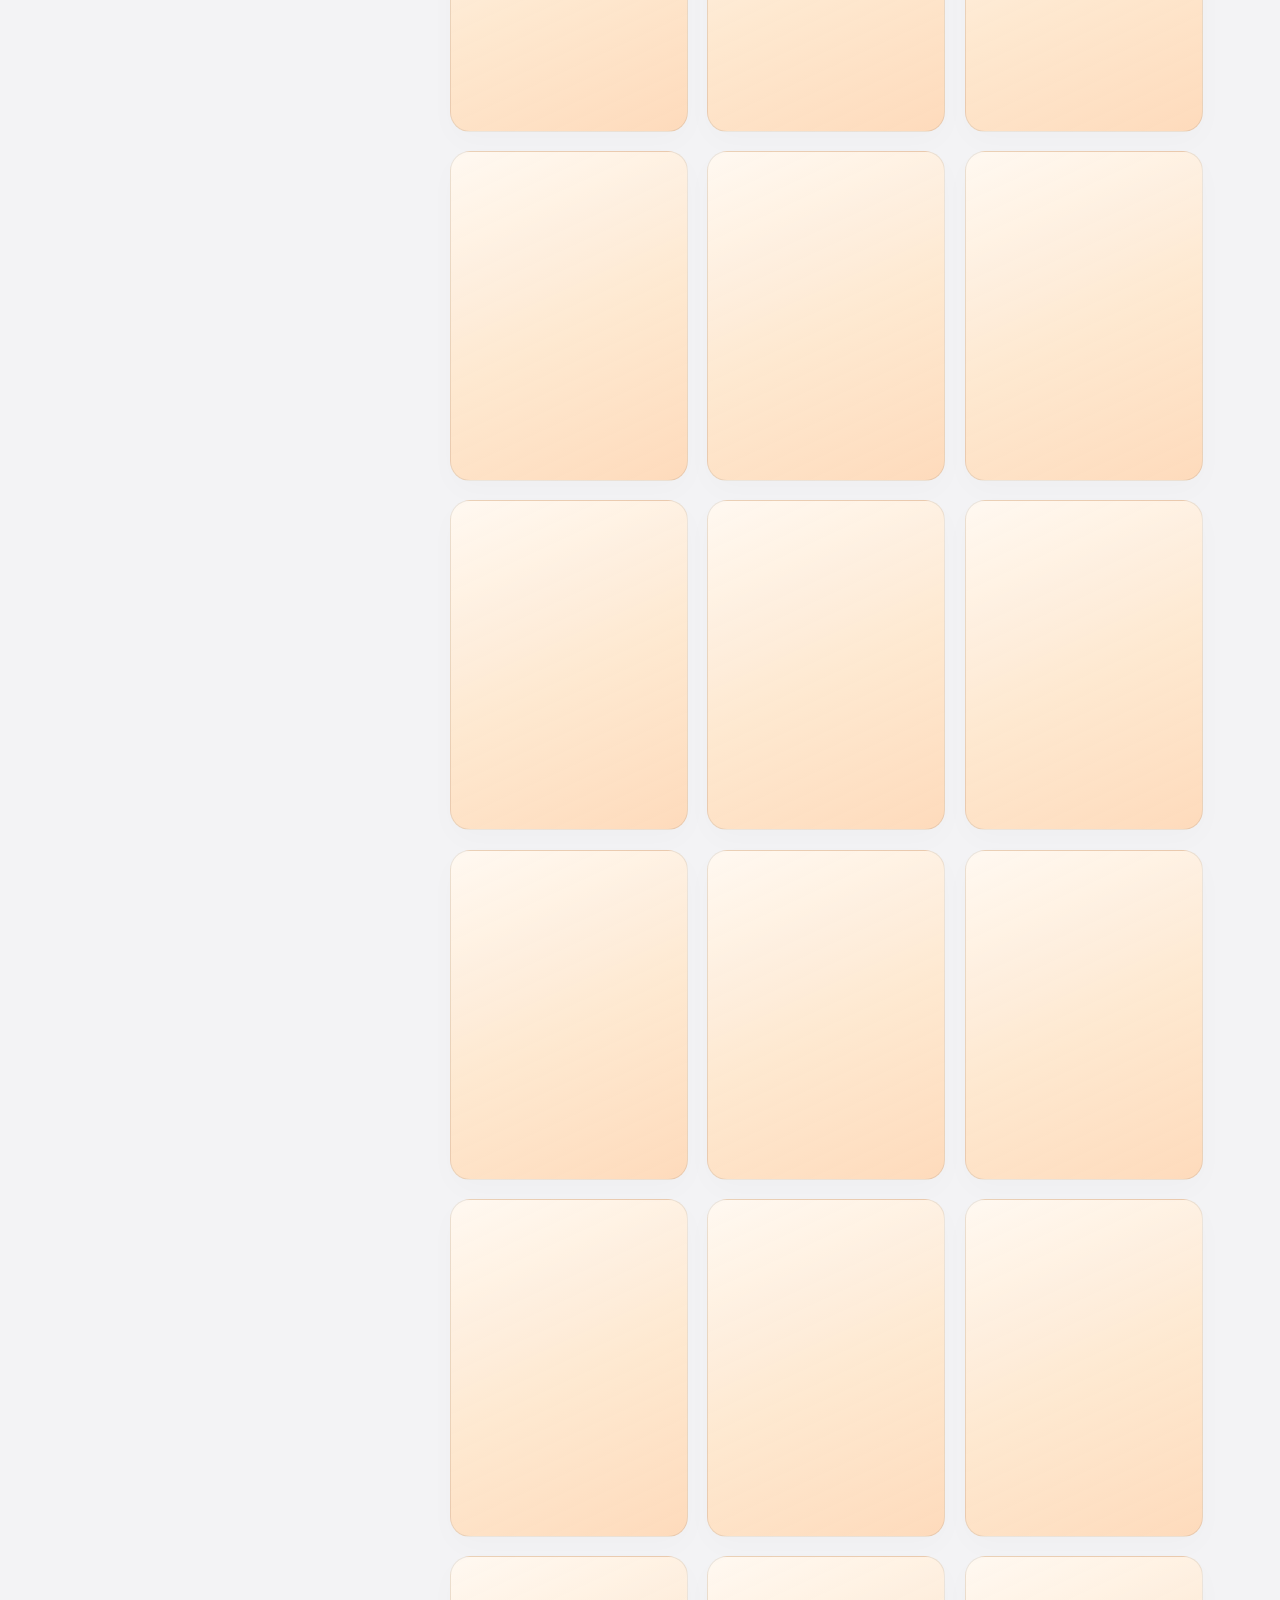
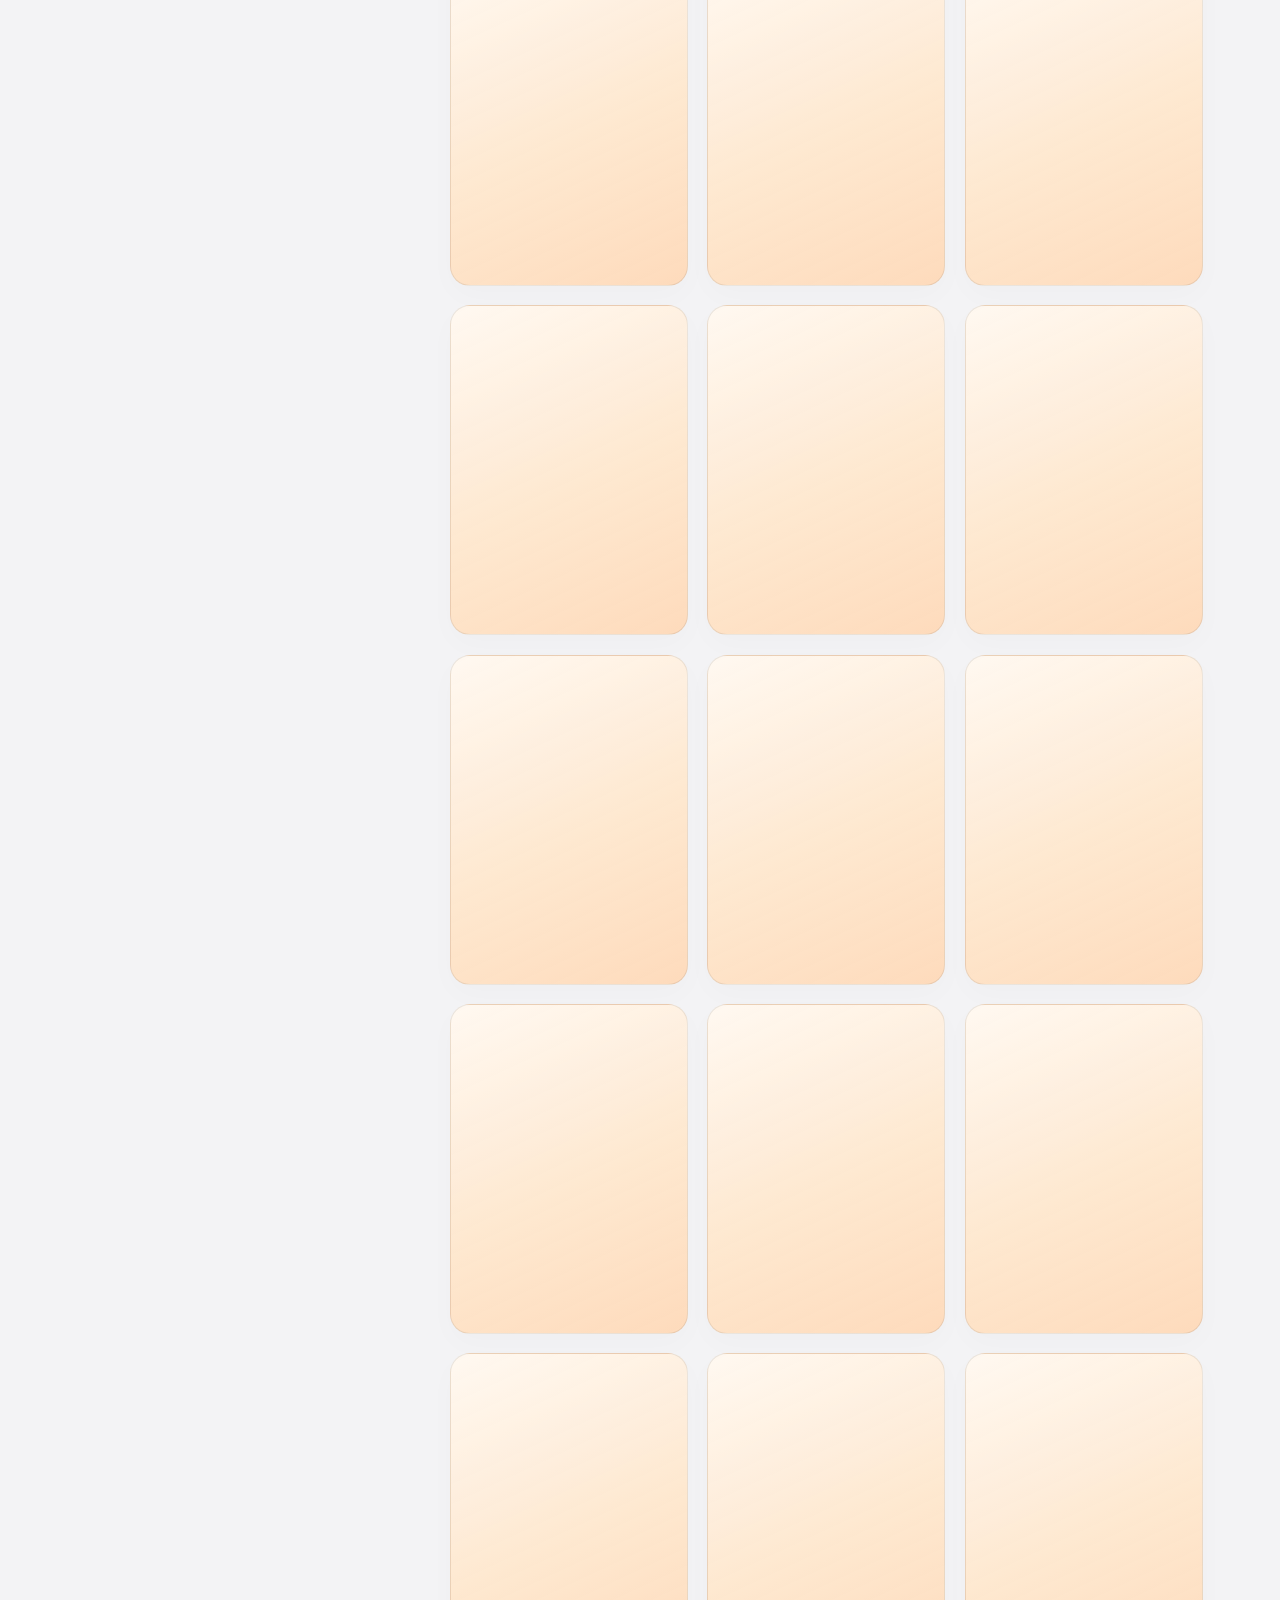
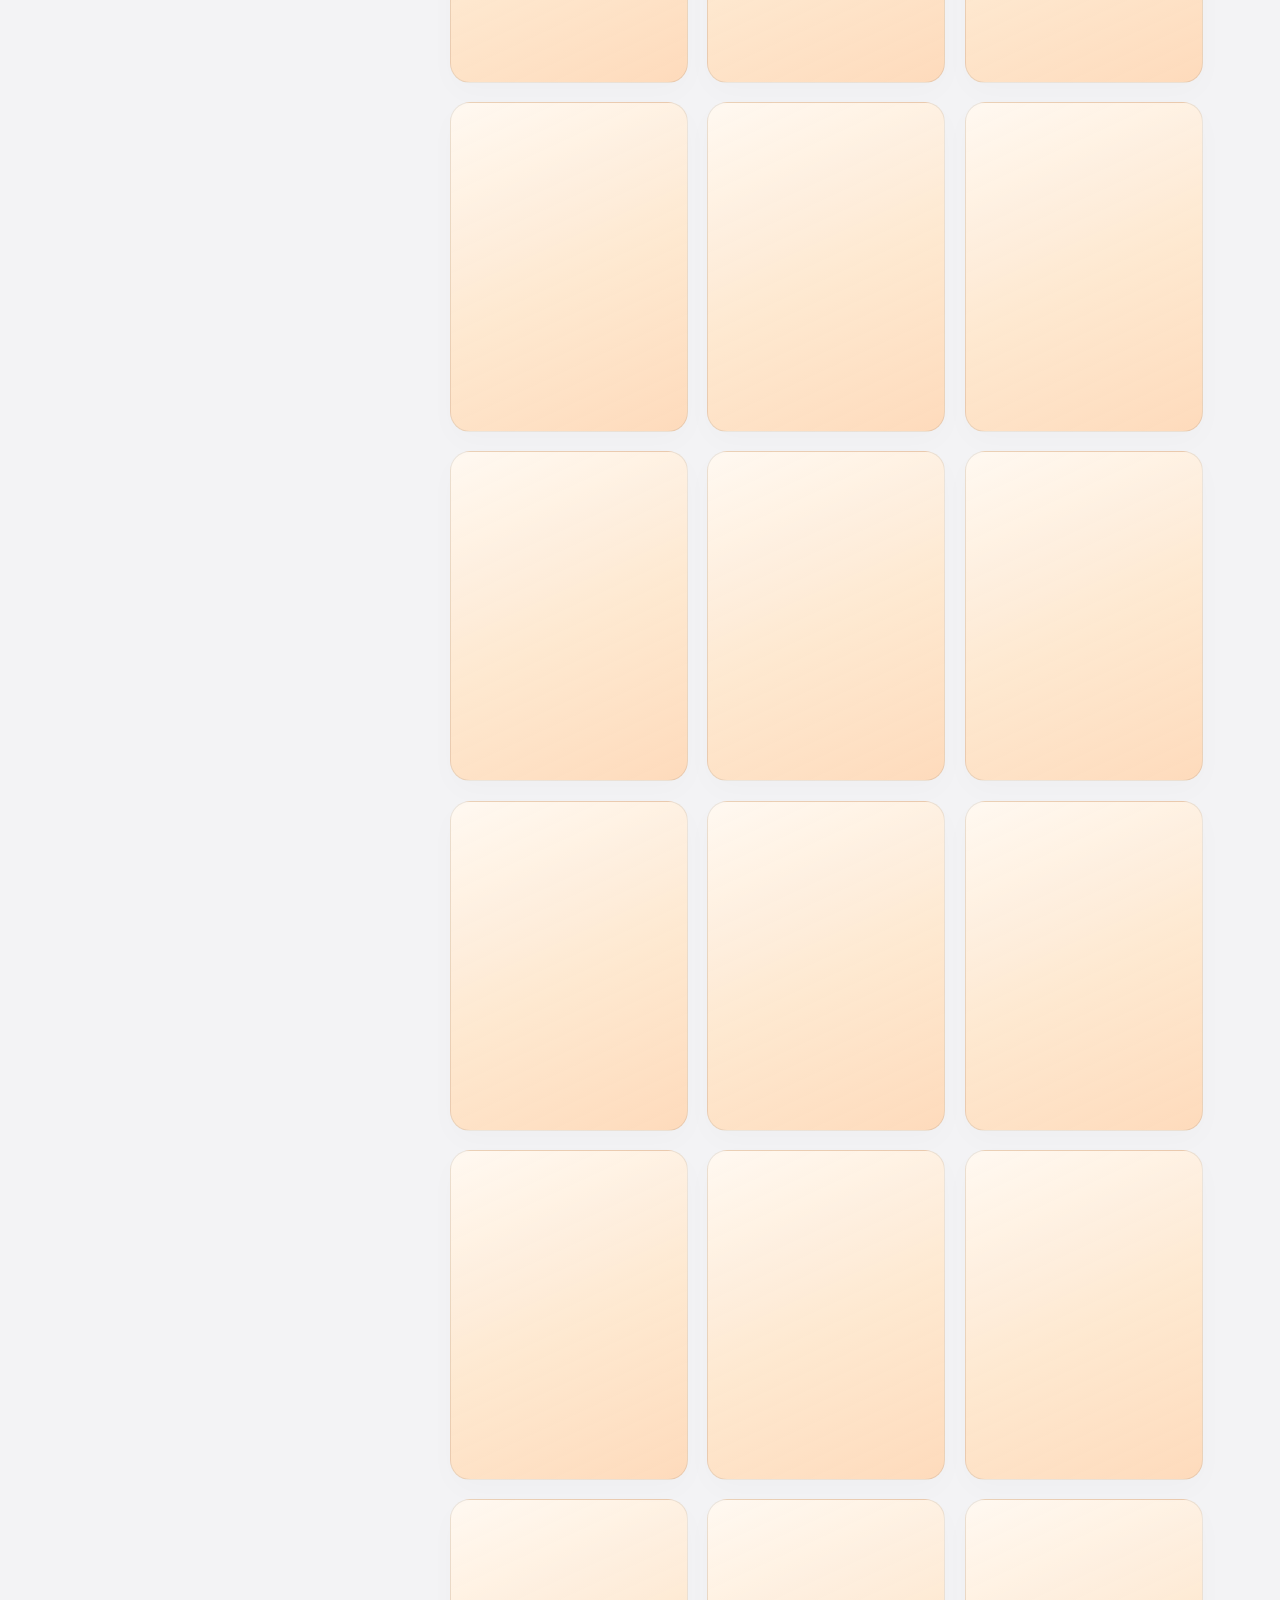
==== commit 6181f923: "Modal: fundo ambiente com halo da cor do proprio produto .pv-media-bg = copia borrada+esticada do pr" ====
--- a/index.html
+++ b/index.html
@@ -85,6 +85,7 @@
     <div class="pv-modal" id="drawer">
         <button class="pv-close" id="drawerClose" aria-label="Fechar">✕</button>
         <div class="pv-media">
+            <img class="pv-media-bg" id="drawerImgBg" alt="" aria-hidden="true">
             <span class="drawer-code" id="drawerCode">REF —</span>
             <div class="pv-stage">
                 <img id="drawerImg" src="" alt="" style="display: none;">
--- a/style.css
+++ b/style.css
@@ -748,11 +748,31 @@
 }
 .pv-close:hover { background: #ffffff; transform: rotate(90deg); }
 .pv-media {
-    position: relative; flex: 0 0 50%; overflow: hidden;
+    position: relative; flex: 0 0 50%; overflow: hidden; isolation: isolate;
     background: linear-gradient(155deg, #fbfbfc 0%, #eef0f3 100%);
     display: flex; align-items: center; justify-content: center;
     height: 580px;
 }
+/* fundo ambiente: copia borrada do proprio produto -> pega a cor dele */
+.pv-media-bg {
+    position: absolute; inset: 0; z-index: 0;
+    width: 100%; height: 100%; object-fit: cover;
+    transform: scale(1.8);
+    filter: blur(48px) saturate(1.55);
+    opacity: .42;
+    pointer-events: none;
+    transition: opacity .4s ease;
+}
+.pv-media-bg[src=""] { opacity: 0; }
+/* tint da cor da categoria (--accent, setado no JS) + leve vinheta */
+.pv-media::before {
+    content: ''; position: absolute; inset: 0; z-index: 0; pointer-events: none;
+    background:
+      radial-gradient(120% 88% at 50% 12%, color-mix(in srgb, var(--accent, #8a8a8a) 34%, transparent), transparent 68%),
+      linear-gradient(180deg, transparent 42%, rgba(0,0,0,.14));
+}
+.pv-media .drawer-code { z-index: 2; }
+.pv-media .pv-stage { z-index: 1; }
 /* PALCO DE TAMANHO FIXO: todo tênis ocupa a mesma caixa (width/height
    fixos), centralizado — assim todos aparecem do mesmo tamanho, e a
    sombra de água (num ponto fixo) fica sempre no lugar certo. */
@@ -1341,6 +1361,16 @@
 html[data-catalog="escuro"] .hero-text.text-stroke {
   color: transparent;
   -webkit-text-stroke: 1.5px rgba(245, 245, 247, 0.16);
+}
+
+/* Hero do catalogo escuro: tamanho pela ALTURA (min entre vh e vw) — todos
+   os itens do mesmo tamanho e sempre dentro da tela, em qualquer monitor.
+   Sem width por item no JS; so ajuste fino de x/y. */
+html[data-catalog="escuro"] .hero-page1 img {
+  width: auto;
+  height: min(64vh, 50vw);
+  max-width: 92vw;
+  object-fit: contain;
 }
 
 html[data-catalog="escuro"] .hero-ground-shadow {
@@ -1657,6 +1687,8 @@
 html[data-catalog="escuro"] .pv-close { background: rgba(35,35,38,.92); }
 html[data-catalog="escuro"] .pv-close:hover { background: #232326; }
 html[data-catalog="escuro"] .pv-media { background: radial-gradient(circle at 50% 40%, #232326, #0c0c0e 80%); }
+html[data-catalog="escuro"] .pv-media-bg { opacity: .5; }
+html[data-catalog="escuro"] .pv-media::before { background: radial-gradient(120% 88% at 50% 12%, color-mix(in srgb, var(--accent, #8a8a8a) 40%, transparent), transparent 66%), linear-gradient(180deg, transparent 40%, rgba(0,0,0,.35)); }
 html[data-catalog="escuro"] .pv-stage::after { background: radial-gradient(ellipse at center, rgba(160,138,255,.35) 0%, rgba(160,138,255,.14) 55%, transparent 80%); }
 html[data-catalog="escuro"] .spec-card { background: linear-gradient(155deg, rgba(255,255,255,0.03), rgba(255,255,255,0)); }
 
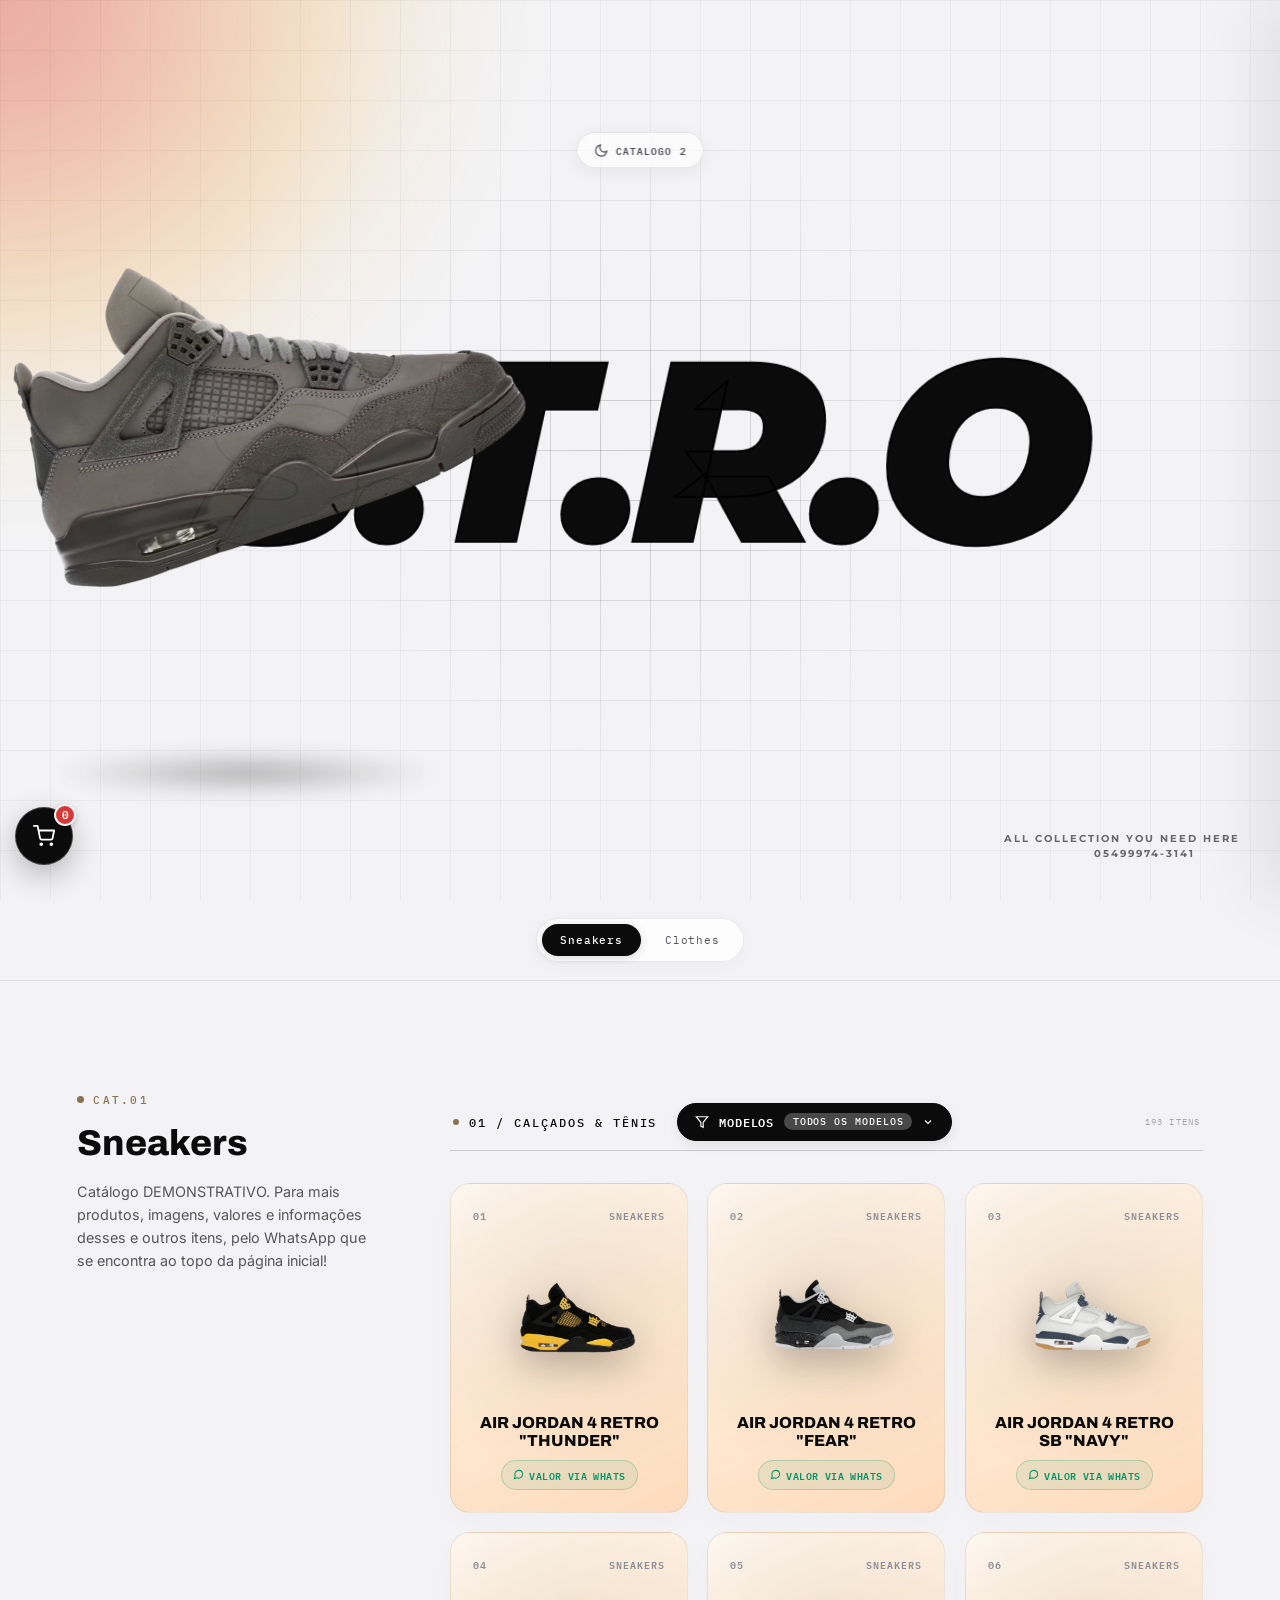
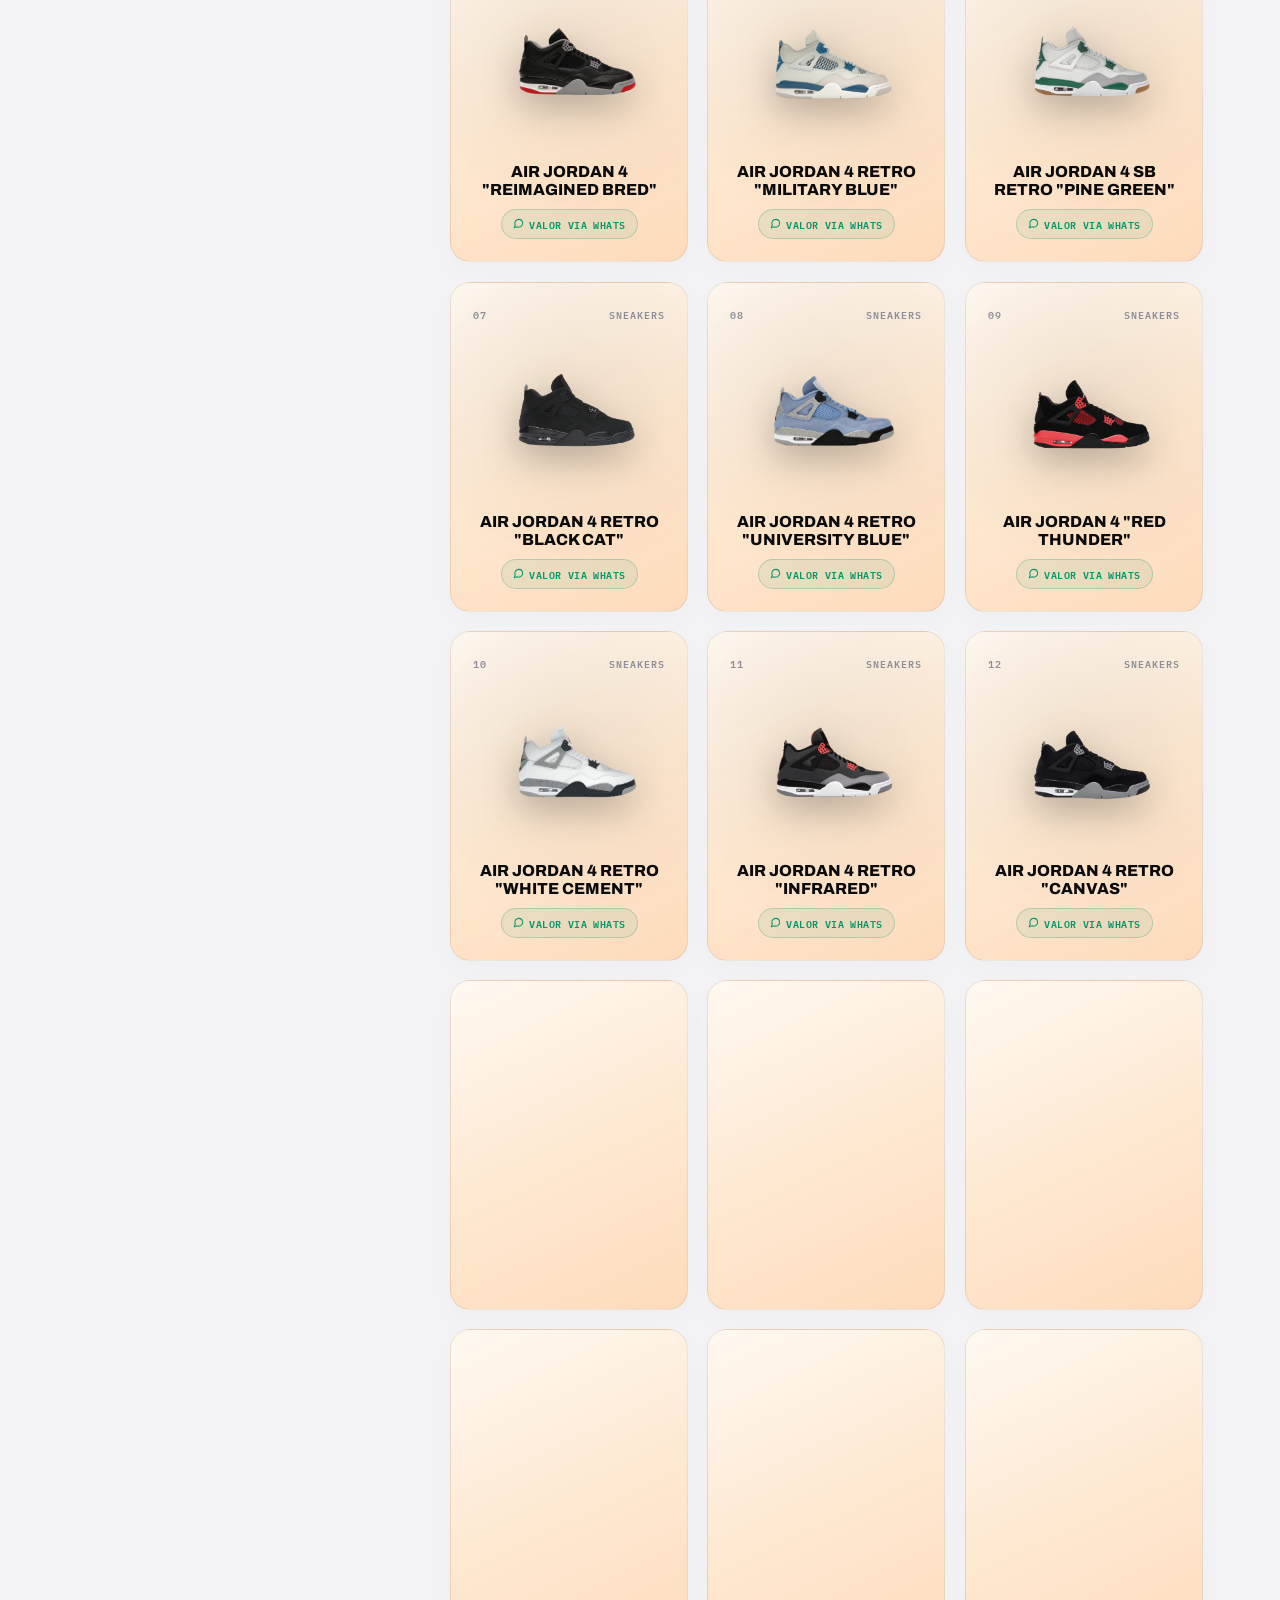
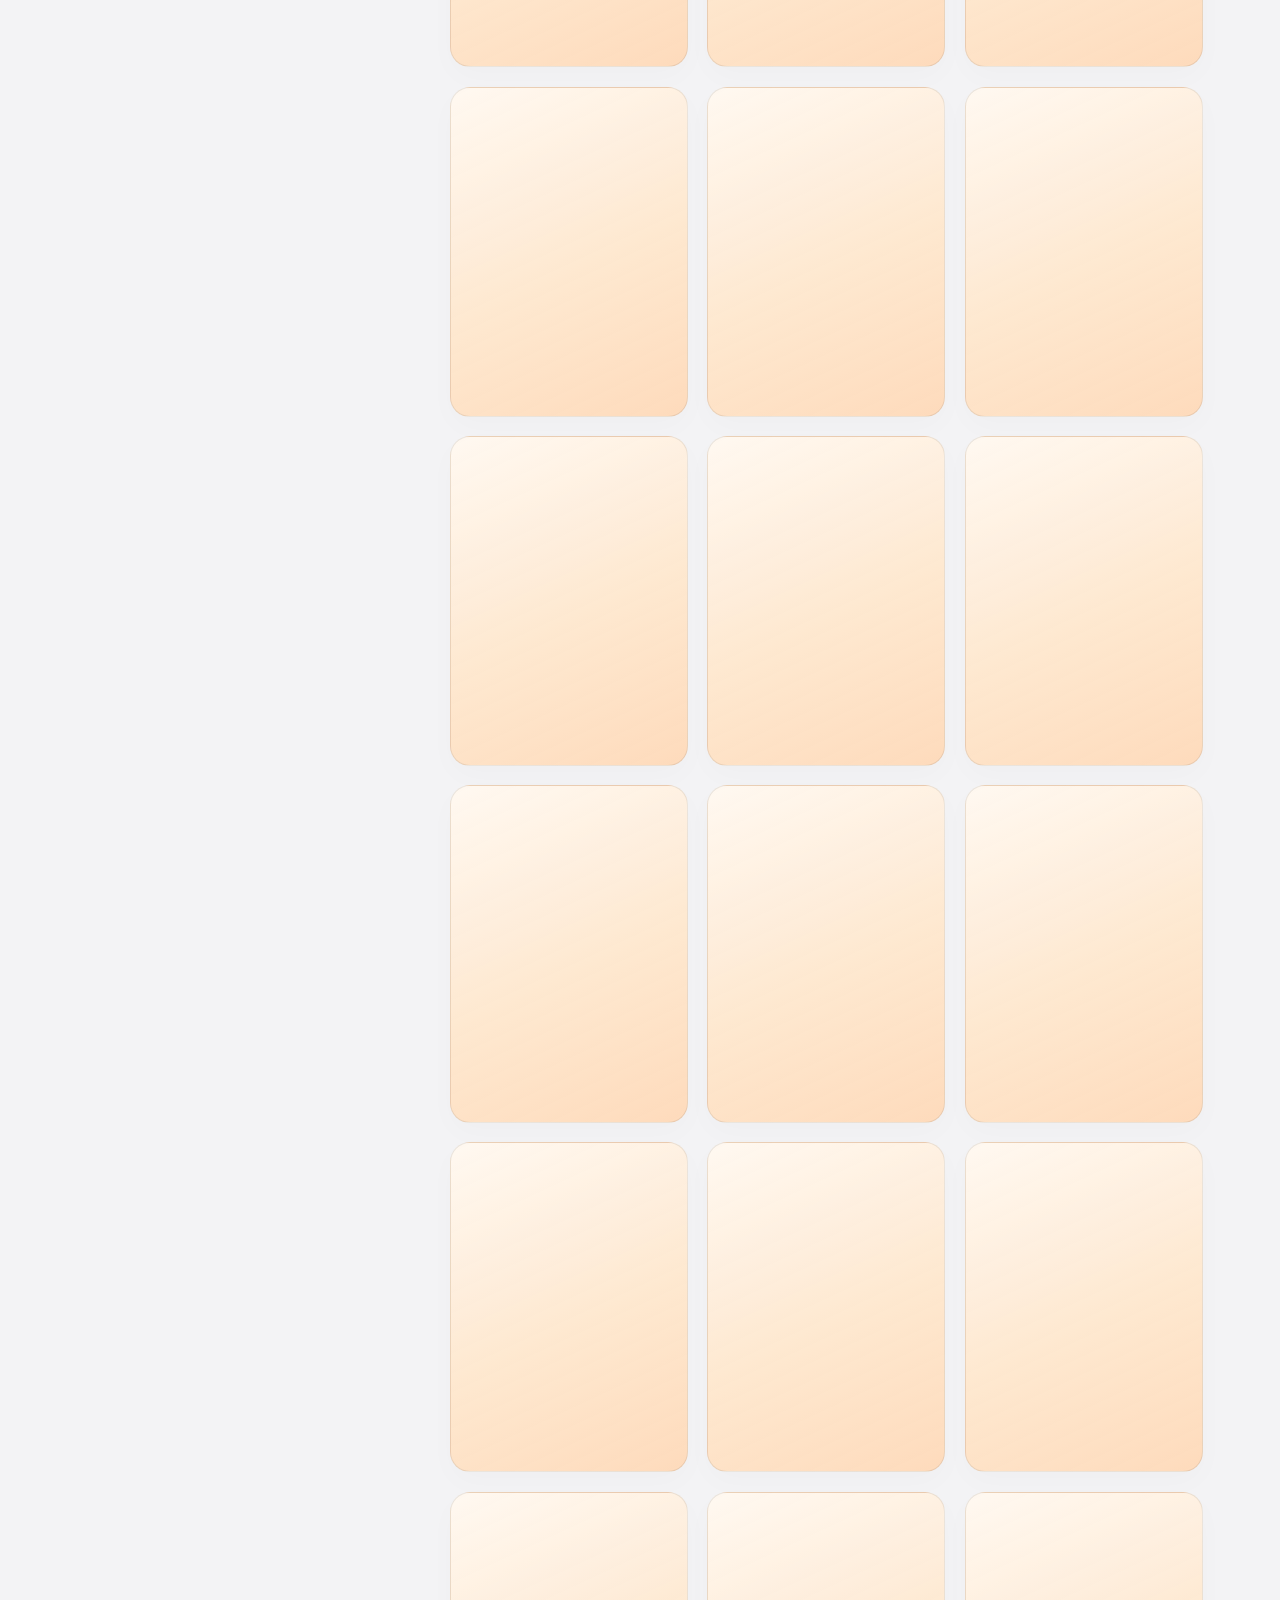
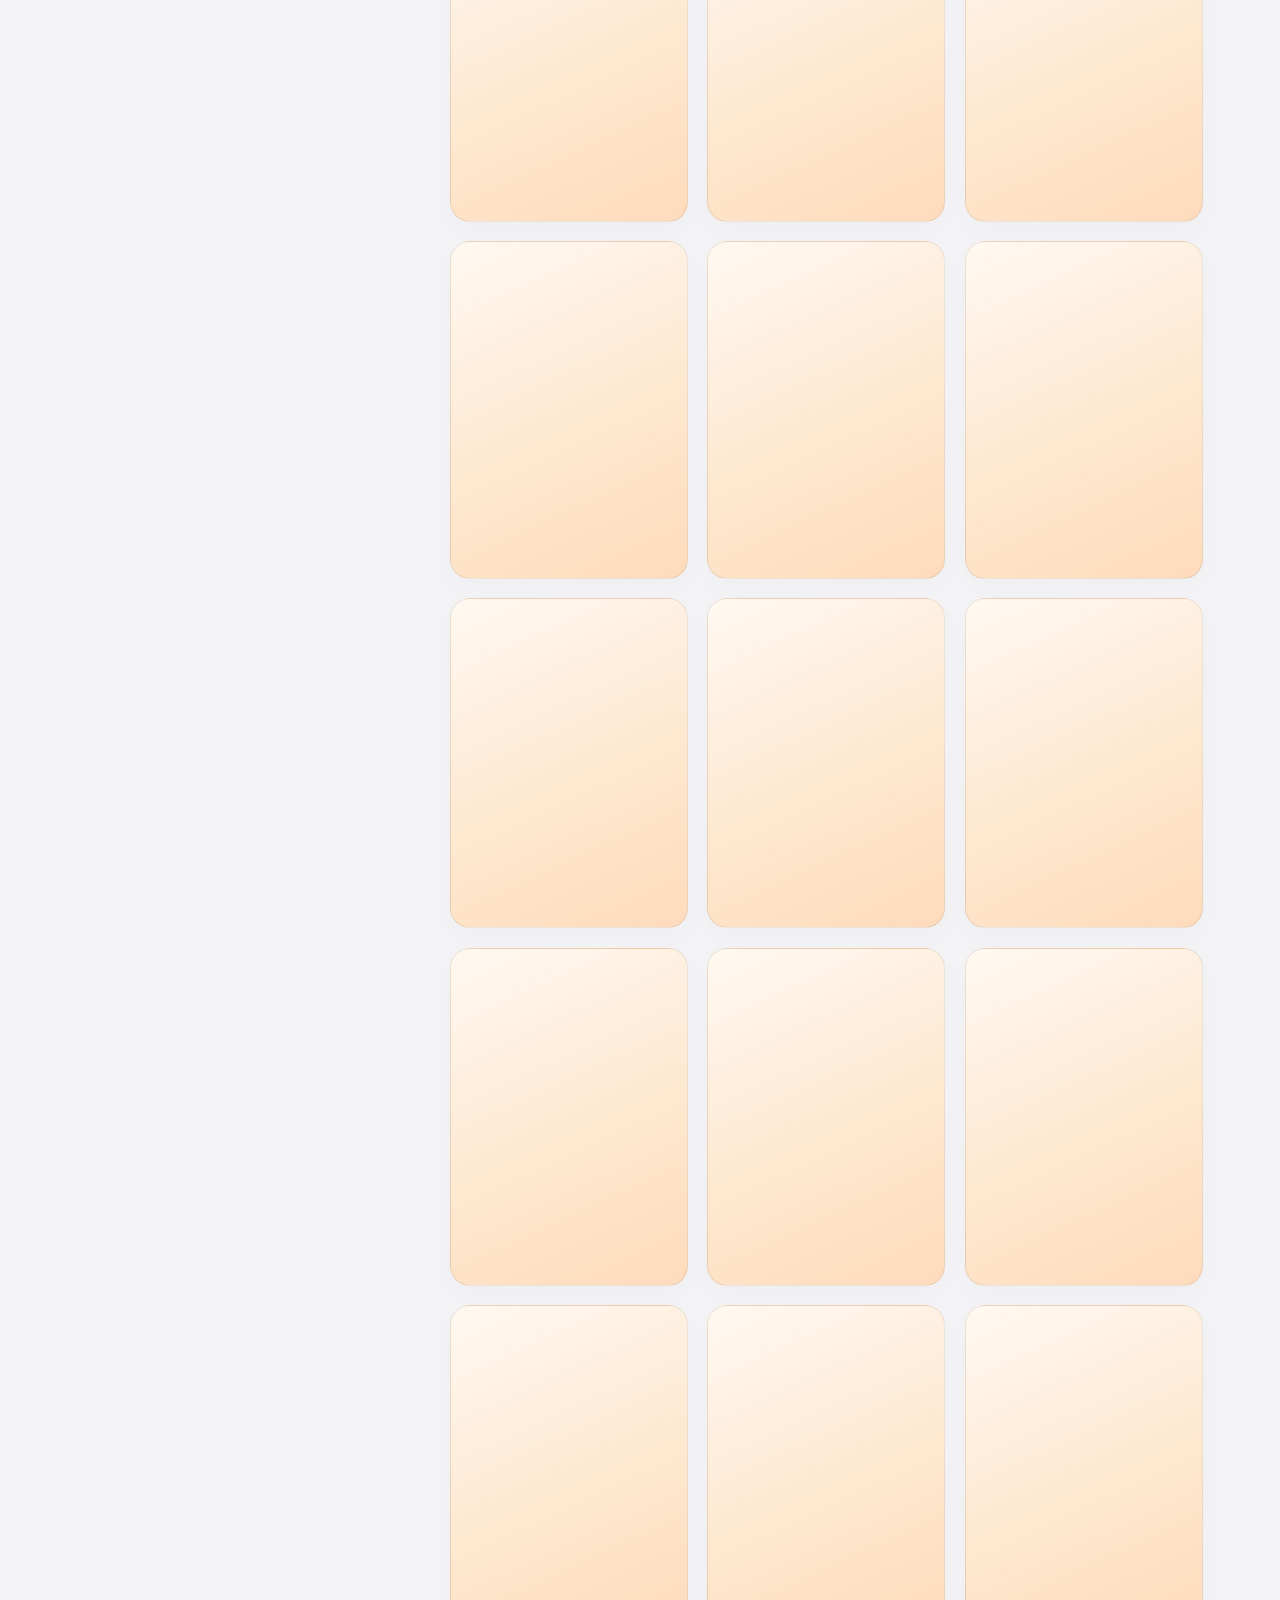
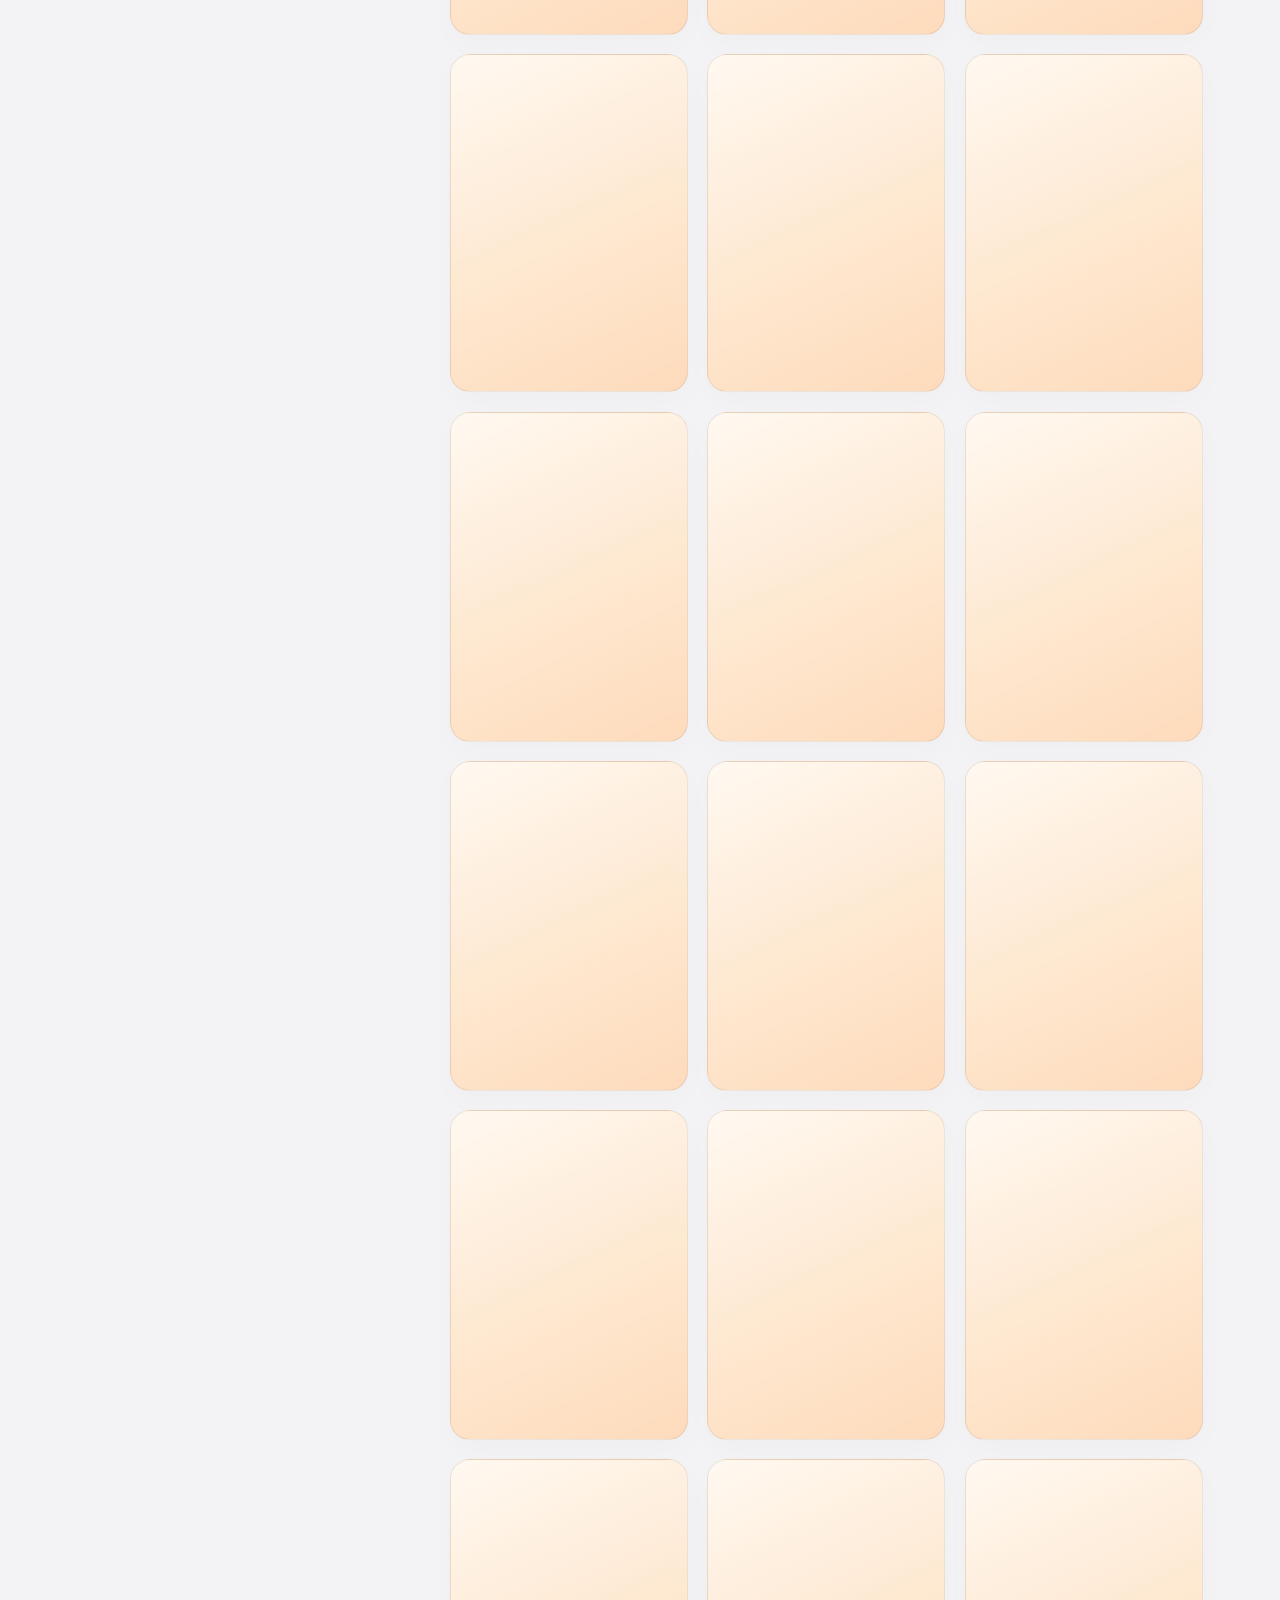
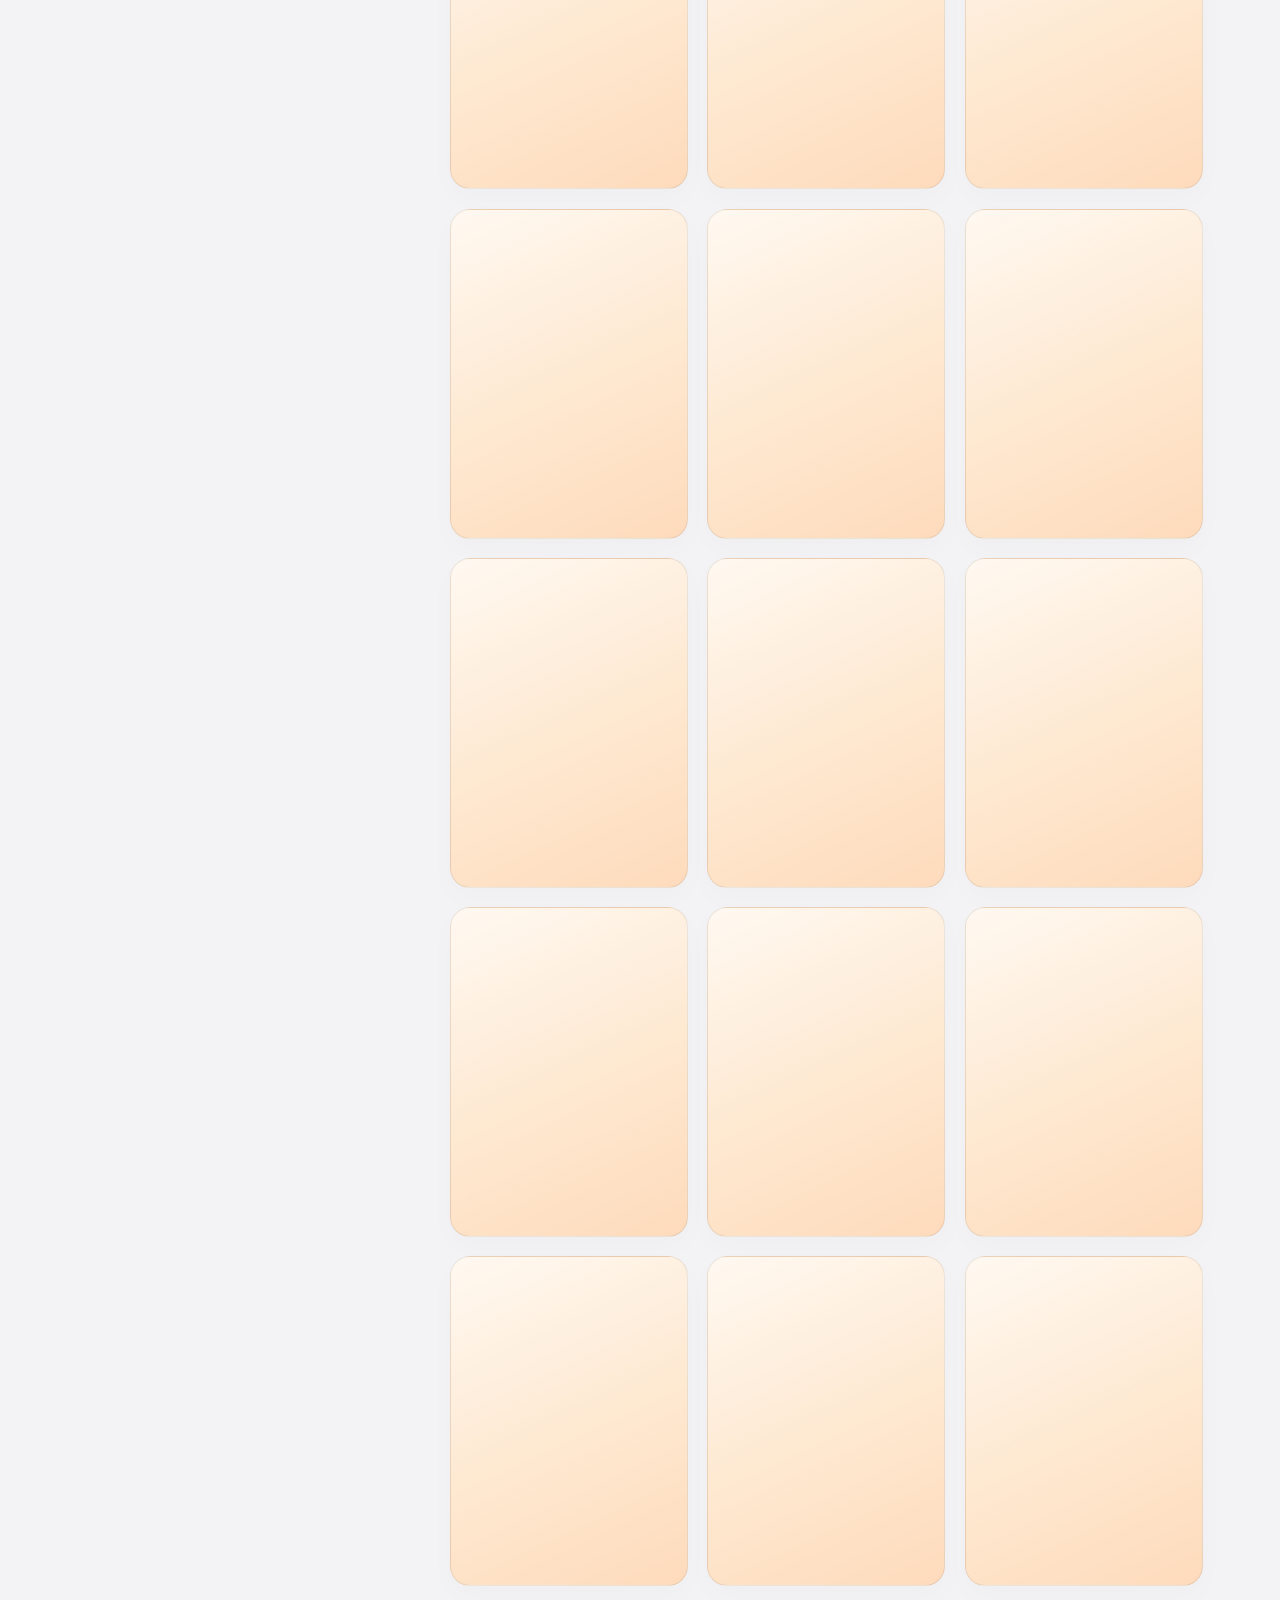
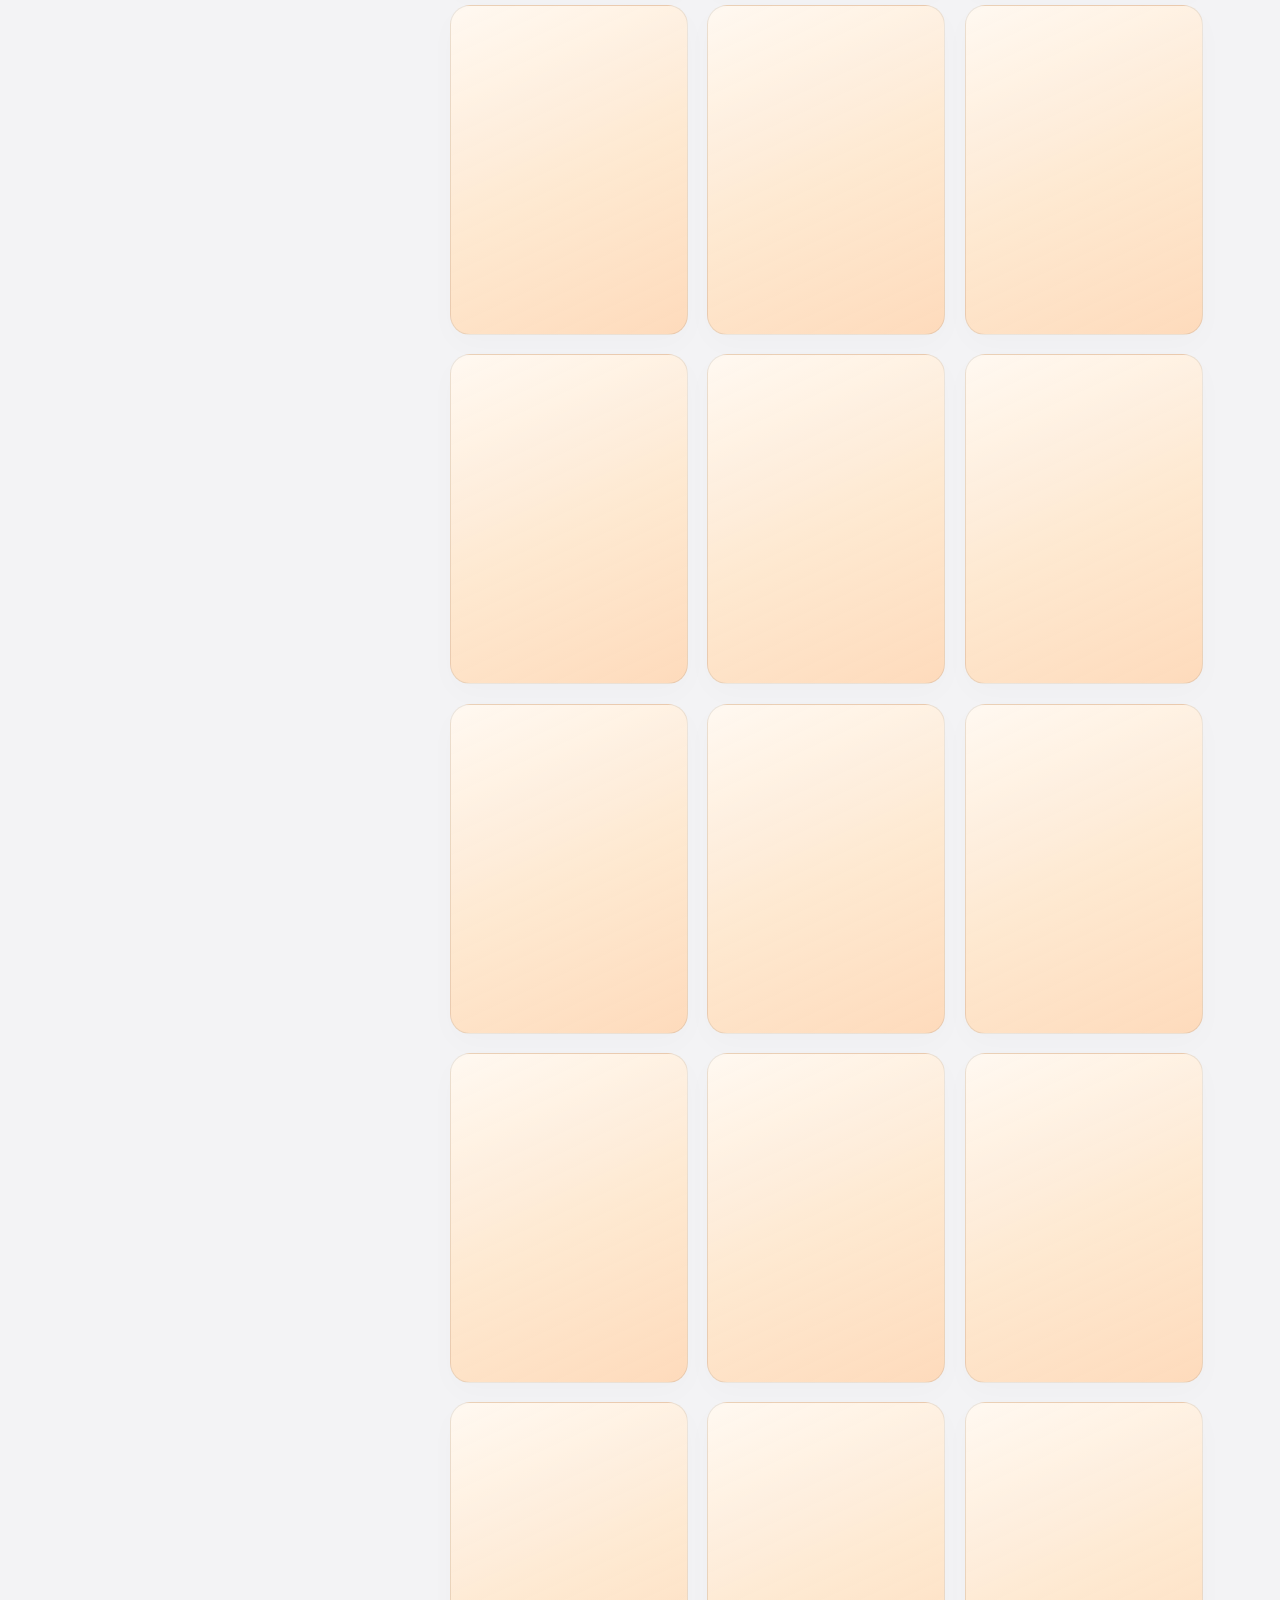
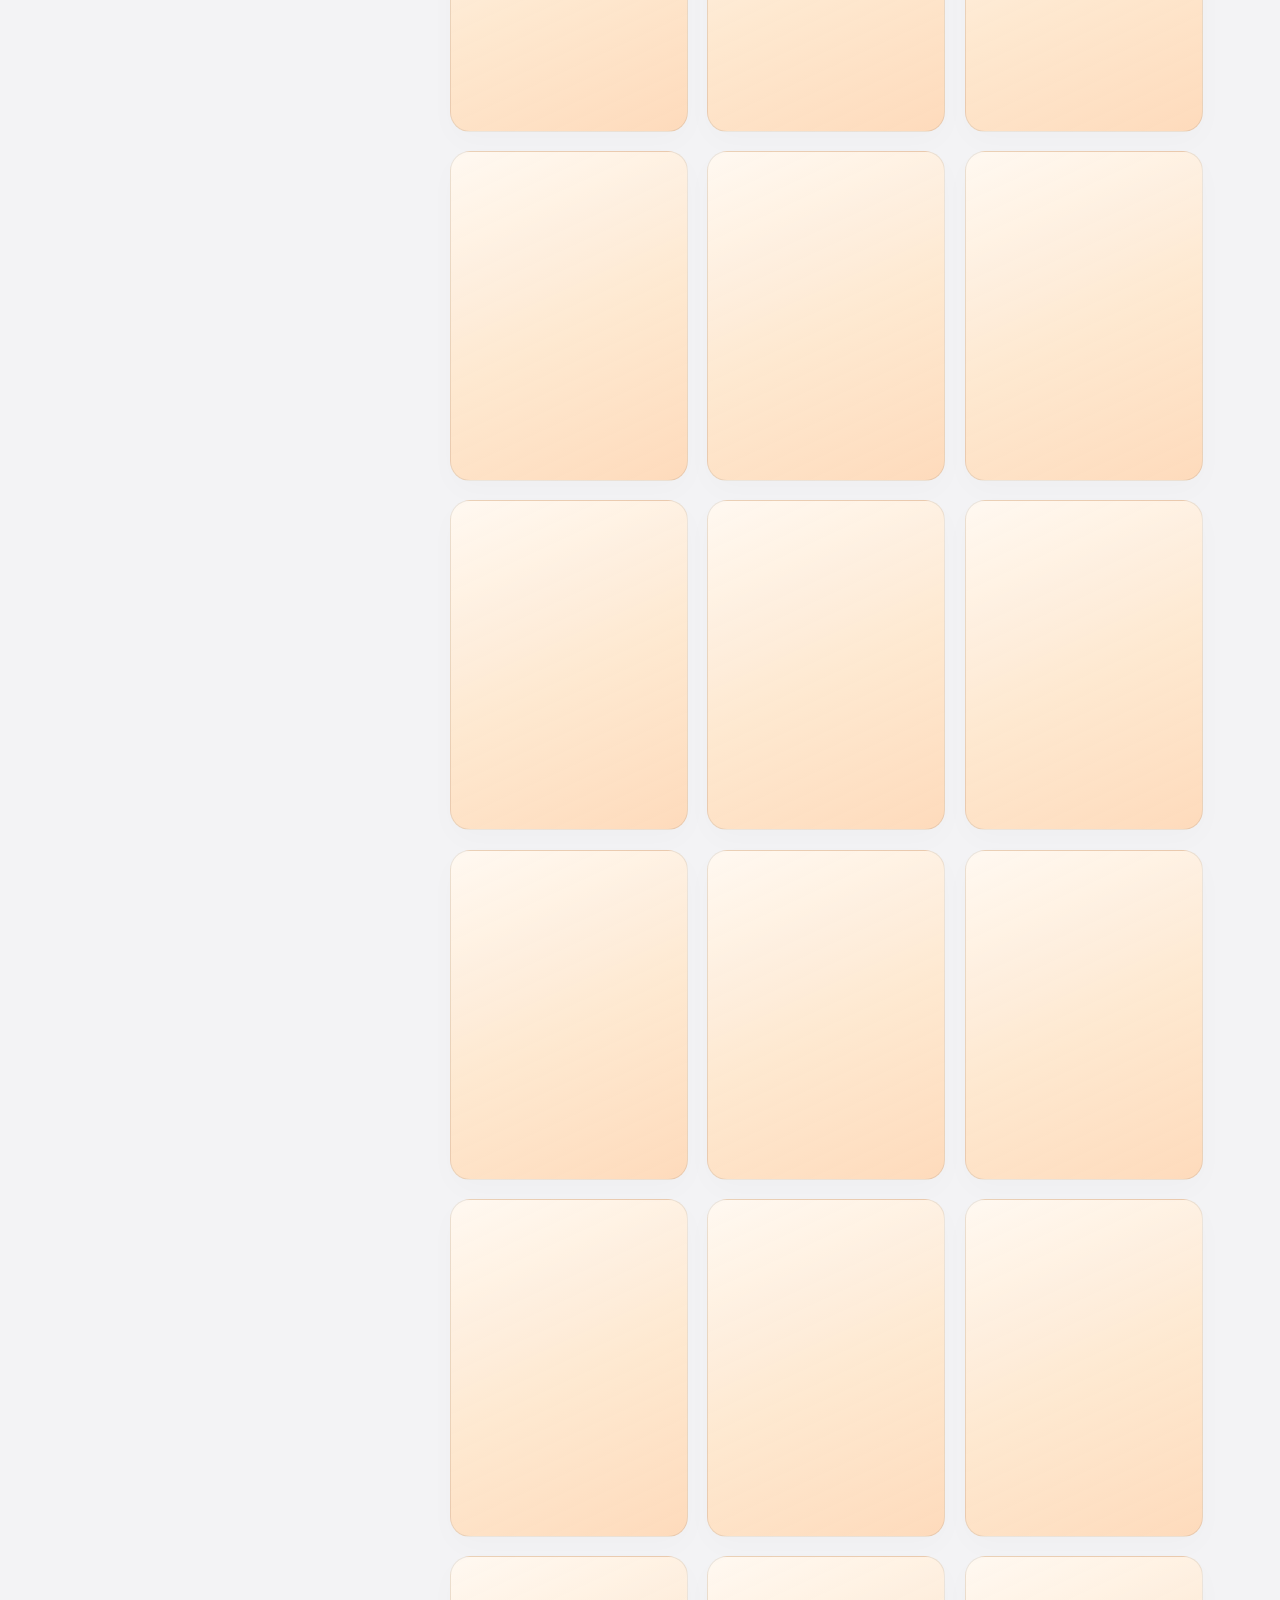
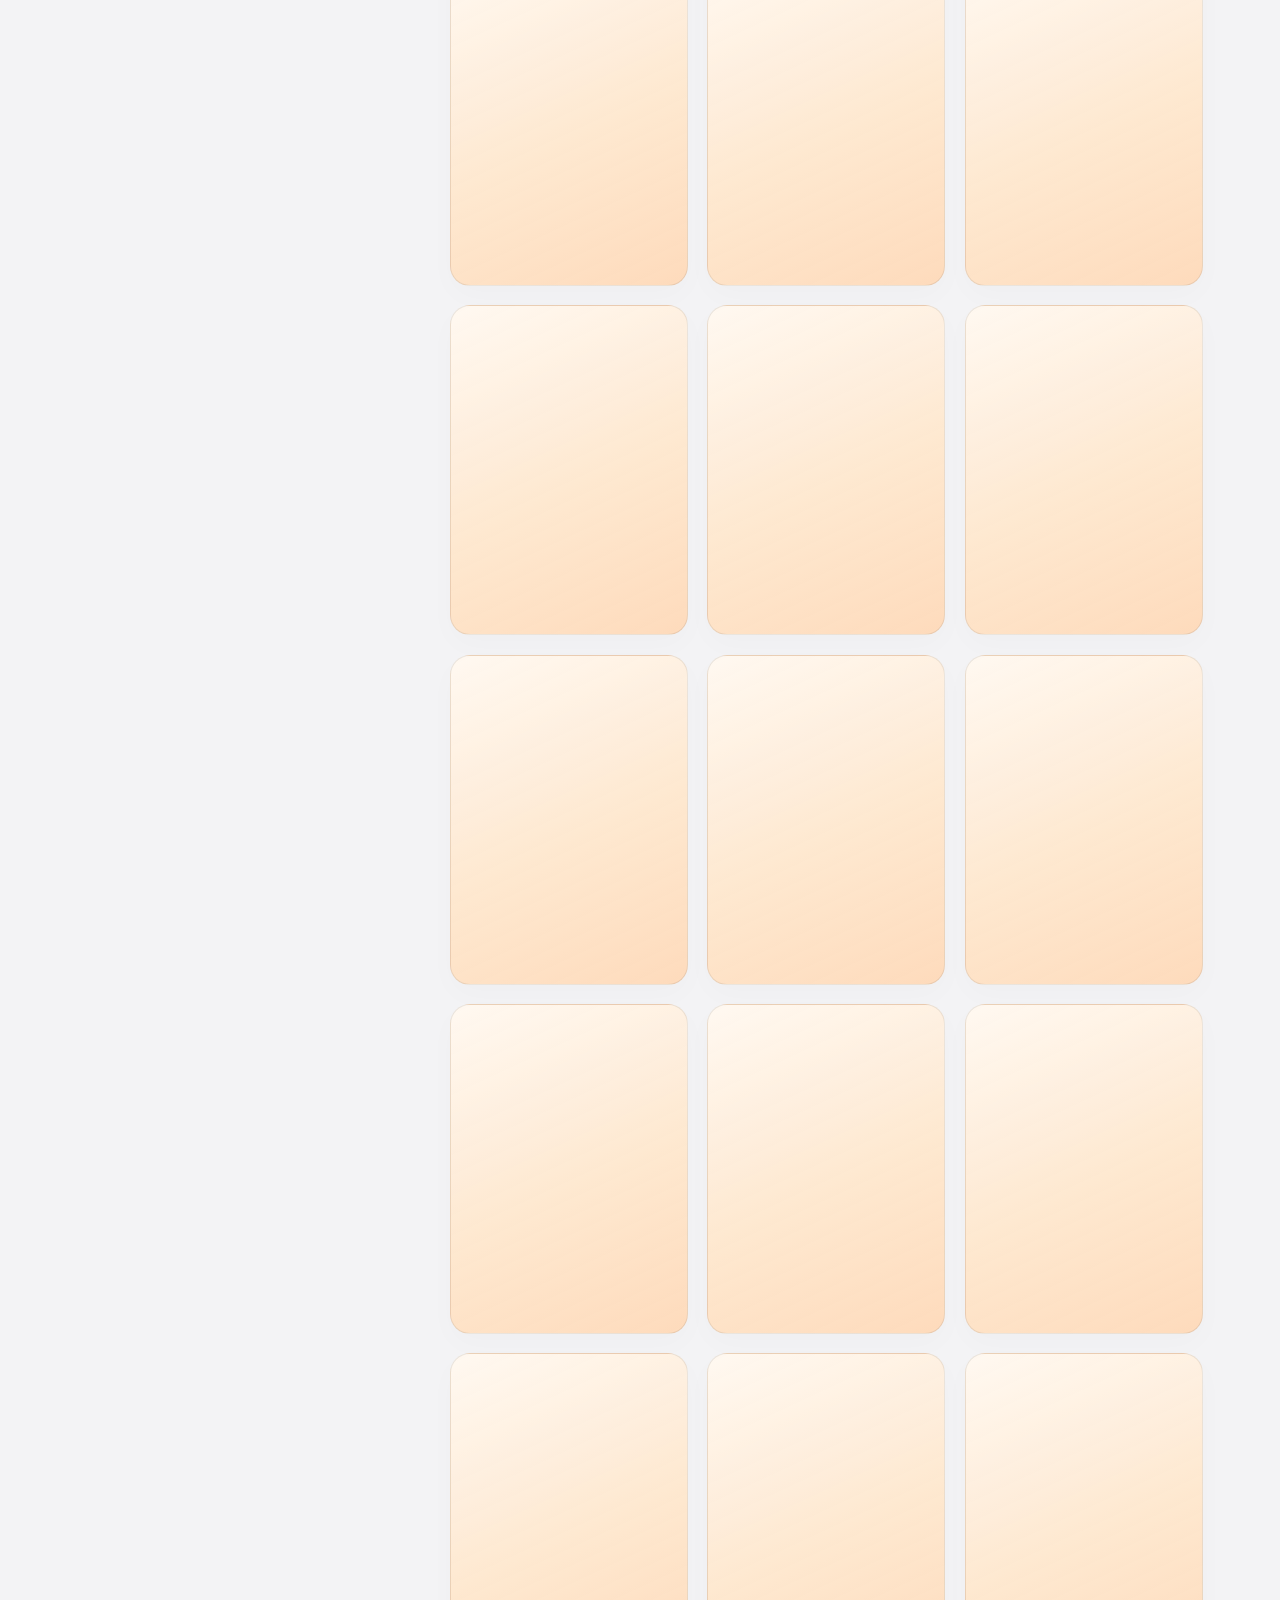
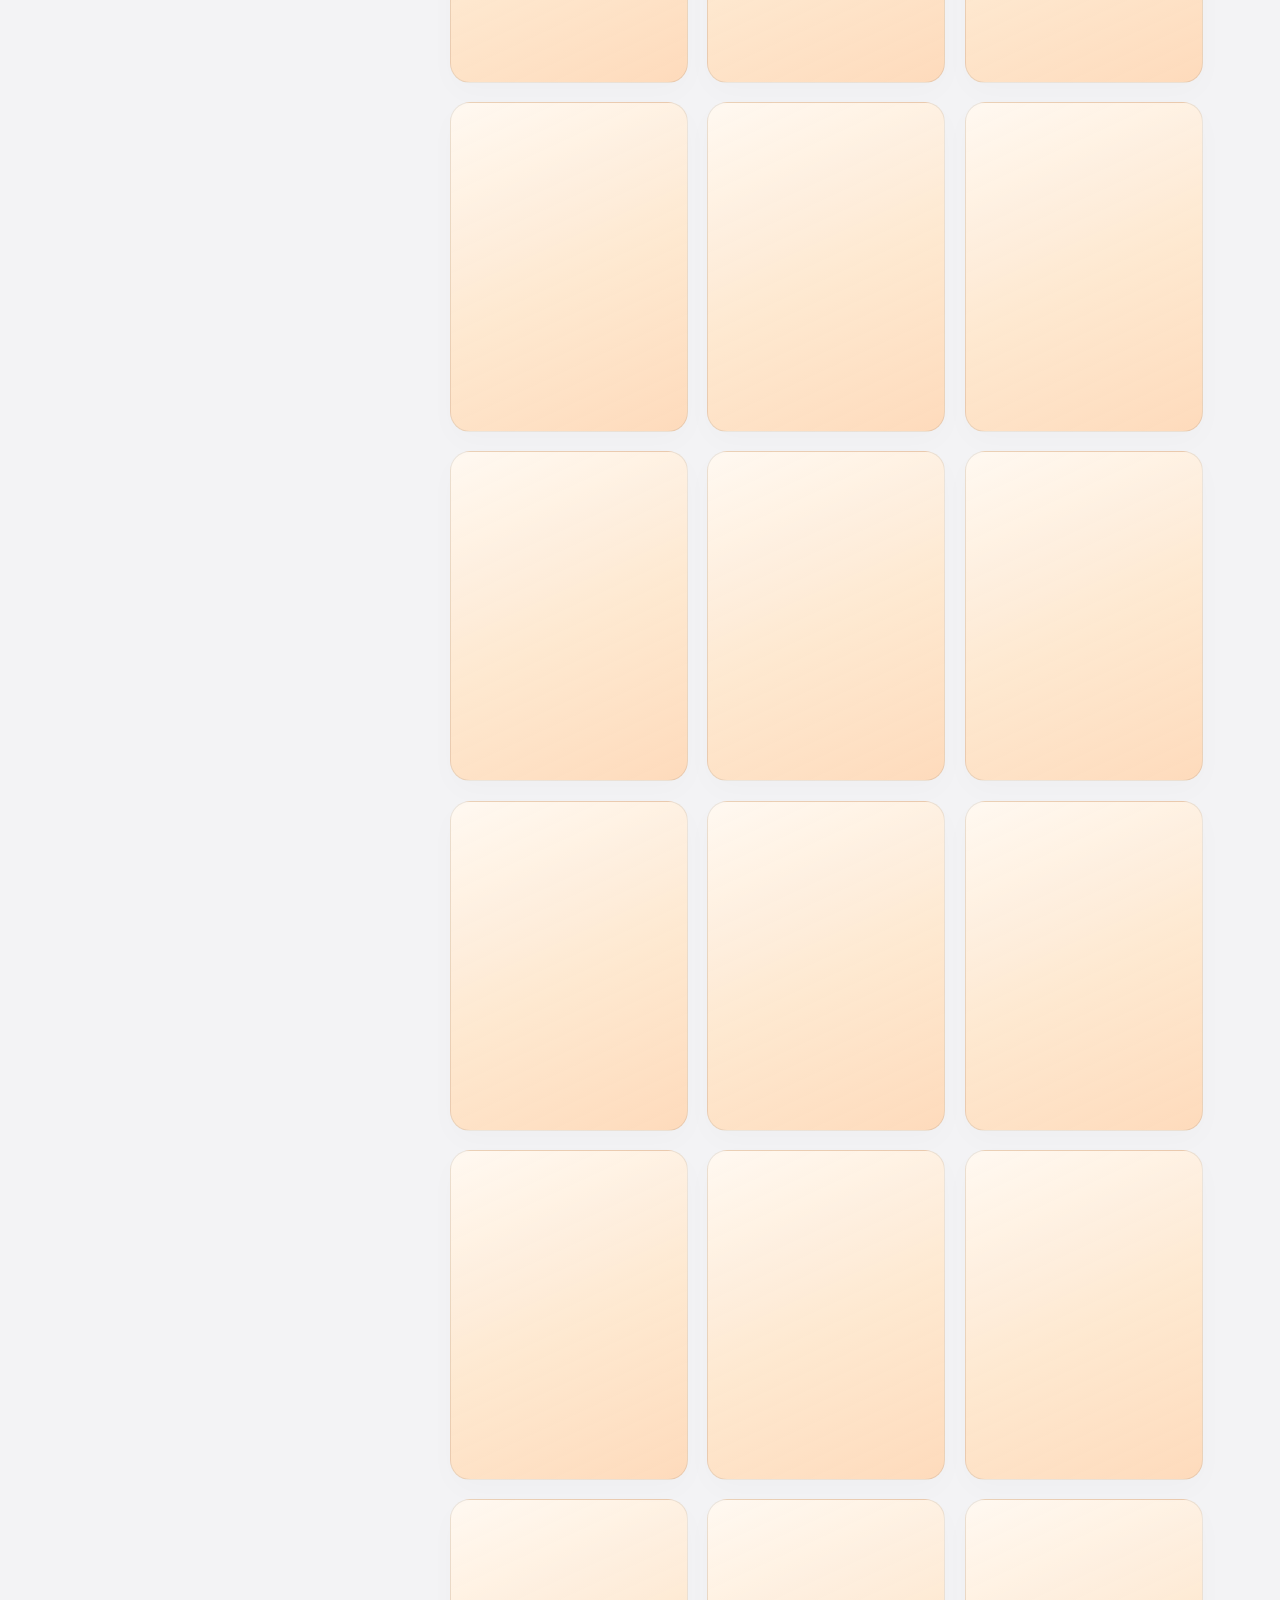
==== commit 66284a07: "Modal mais organizado + tamanhos de tenis 36 ao 45 - produtos.js: Tamanho dos 193 tenis "38 ao 44" -" ====
--- a/index.html
+++ b/index.html
@@ -99,6 +99,7 @@
                     💬 VALOR APENAS VIA WHATSAPP
                 </span>
             </div>
+            <p class="pv-note">Fechamento, tamanho e frete combinados direto no WhatsApp.</p>
             <div class="spec-grid" id="drawerSpecs"></div>
             <button class="drawer-cta" id="addToCartBtn">Adicionar ao Carrinho</button>
         </div>
--- a/style.css
+++ b/style.css
@@ -781,19 +781,26 @@
     width: min(560px, 44vw); height: min(560px, 44vw);
     display: flex; align-items: center; justify-content: center;
 }
-.pv-stage::after {
+/* glow suave da cor da categoria atras do produto */
+.pv-stage::before {
     content: '';
     position: absolute; z-index: 0;
-    left: 50%; bottom: 8%;
-    width: 58%; height: 20px;
-    transform: translateX(-50%);
+    left: 50%; top: 46%;
+    width: 76%; height: 76%;
+    transform: translate(-50%, -50%);
     border-radius: 50%;
-    background: radial-gradient(ellipse at center, rgba(90,150,200,.4) 0%, rgba(90,150,200,.16) 55%, transparent 80%);
-    filter: blur(2px);
+    background: radial-gradient(circle, color-mix(in srgb, var(--accent, #888) 26%, transparent) 0%, transparent 62%);
+    filter: blur(26px);
+    pointer-events: none;
 }
 #drawerImg {
     position: relative; z-index: 1;
     width: min(520px, 41vw); height: min(520px, 41vw); object-fit: contain;
+    /* sombra realista que segue o contorno (silhueta) do produto — cola na sola */
+    filter:
+      drop-shadow(0 6px 4px rgba(0,0,0,.30))
+      drop-shadow(0 16px 12px rgba(0,0,0,.26))
+      drop-shadow(0 34px 26px rgba(0,0,0,.20));
 }
 .pv-body {
     flex: 1; min-width: 0; padding: 2.1rem 2rem; overflow-y: auto;
@@ -807,11 +814,15 @@
 .drawer-title { font-family: var(--disp); font-weight: 800; font-size: 1.85rem; margin-bottom: .5rem; line-height: 1.08; }
 .drawer-price { font-family: var(--mono); font-size: .85rem; color: var(--ink-dim); margin-bottom: 1.3rem; font-weight: 500; }
 /* GRID DE SPECS (SUBSTITUI A ANTIGA TABELA SIMPLES) */
+.pv-note {
+    margin: -.3rem 0 1.1rem; font-size: .78rem; line-height: 1.4;
+    color: var(--ink-faint);
+}
 .spec-grid {
     display: grid;
-    grid-template-columns: repeat(2, 1fr);
+    grid-template-columns: repeat(auto-fit, minmax(140px, 1fr));
     gap: .7rem;
-    margin-bottom: 1.8rem;
+    margin-bottom: 1.2rem;
 }
 .spec-card {
     display: flex;
@@ -1689,6 +1700,12 @@
 html[data-catalog="escuro"] .pv-media { background: radial-gradient(circle at 50% 40%, #232326, #0c0c0e 80%); }
 html[data-catalog="escuro"] .pv-media-bg { opacity: .5; }
 html[data-catalog="escuro"] .pv-media::before { background: radial-gradient(120% 88% at 50% 12%, color-mix(in srgb, var(--accent, #8a8a8a) 40%, transparent), transparent 66%), linear-gradient(180deg, transparent 40%, rgba(0,0,0,.35)); }
-html[data-catalog="escuro"] .pv-stage::after { background: radial-gradient(ellipse at center, rgba(160,138,255,.35) 0%, rgba(160,138,255,.14) 55%, transparent 80%); }
+html[data-catalog="escuro"] .pv-stage::before { background: radial-gradient(circle, color-mix(in srgb, var(--accent, #888) 34%, transparent) 0%, transparent 60%); }
+html[data-catalog="escuro"] #drawerImg {
+    filter:
+      drop-shadow(0 6px 4px rgba(0,0,0,.5))
+      drop-shadow(0 18px 14px rgba(0,0,0,.45))
+      drop-shadow(0 38px 30px rgba(0,0,0,.4));
+}
 html[data-catalog="escuro"] .spec-card { background: linear-gradient(155deg, rgba(255,255,255,0.03), rgba(255,255,255,0)); }
 
